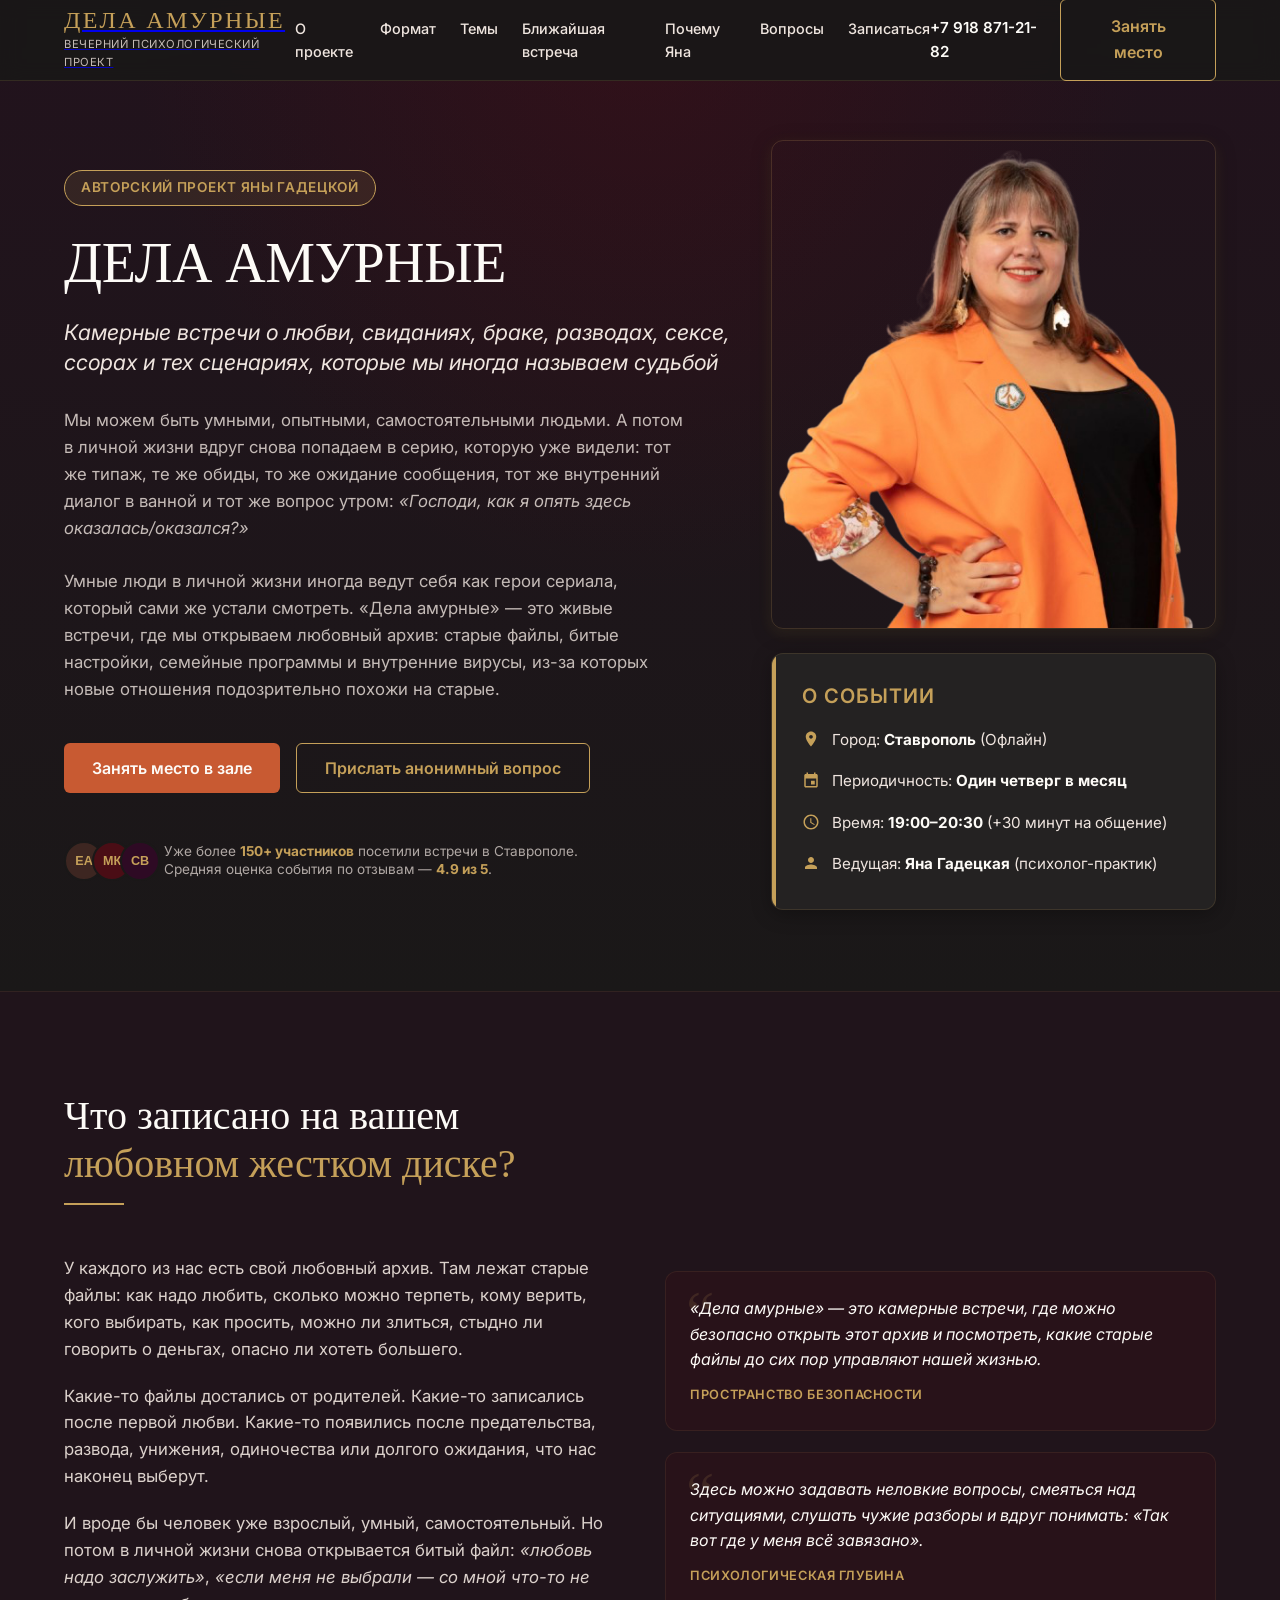
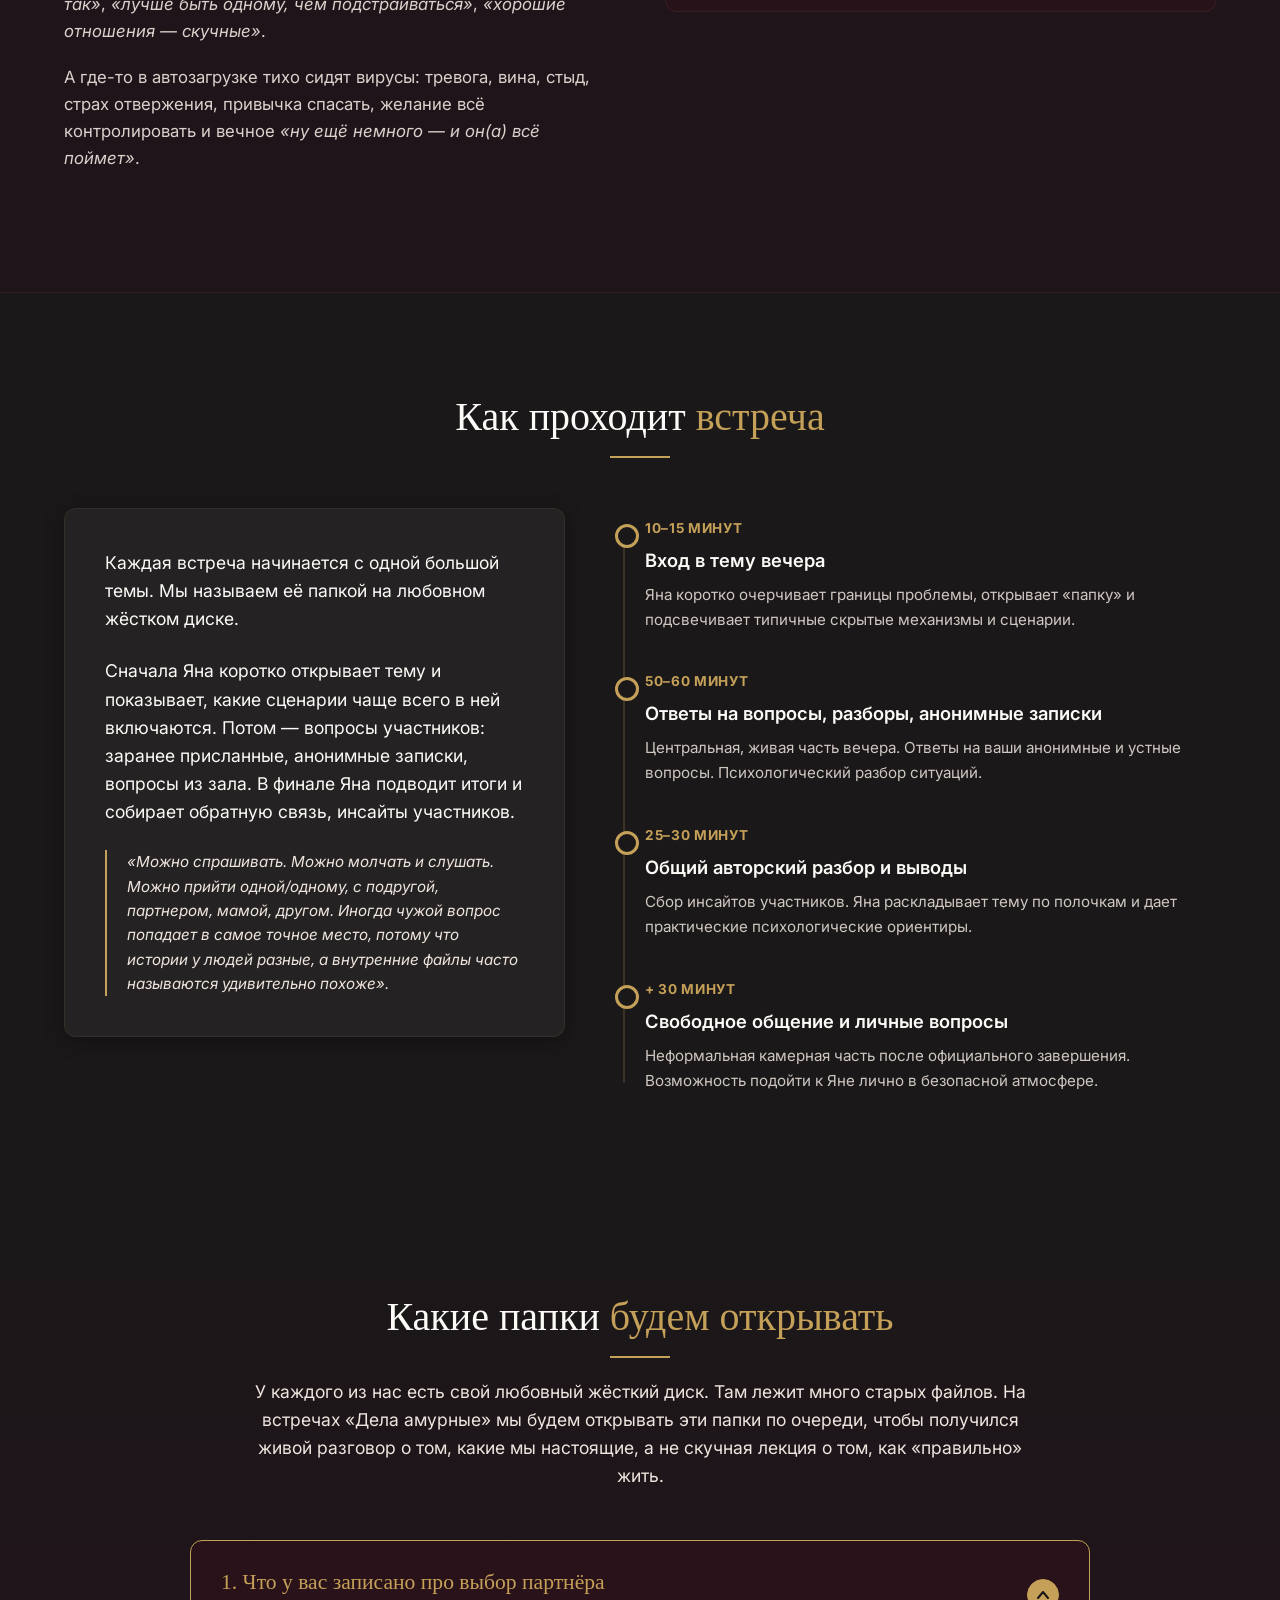
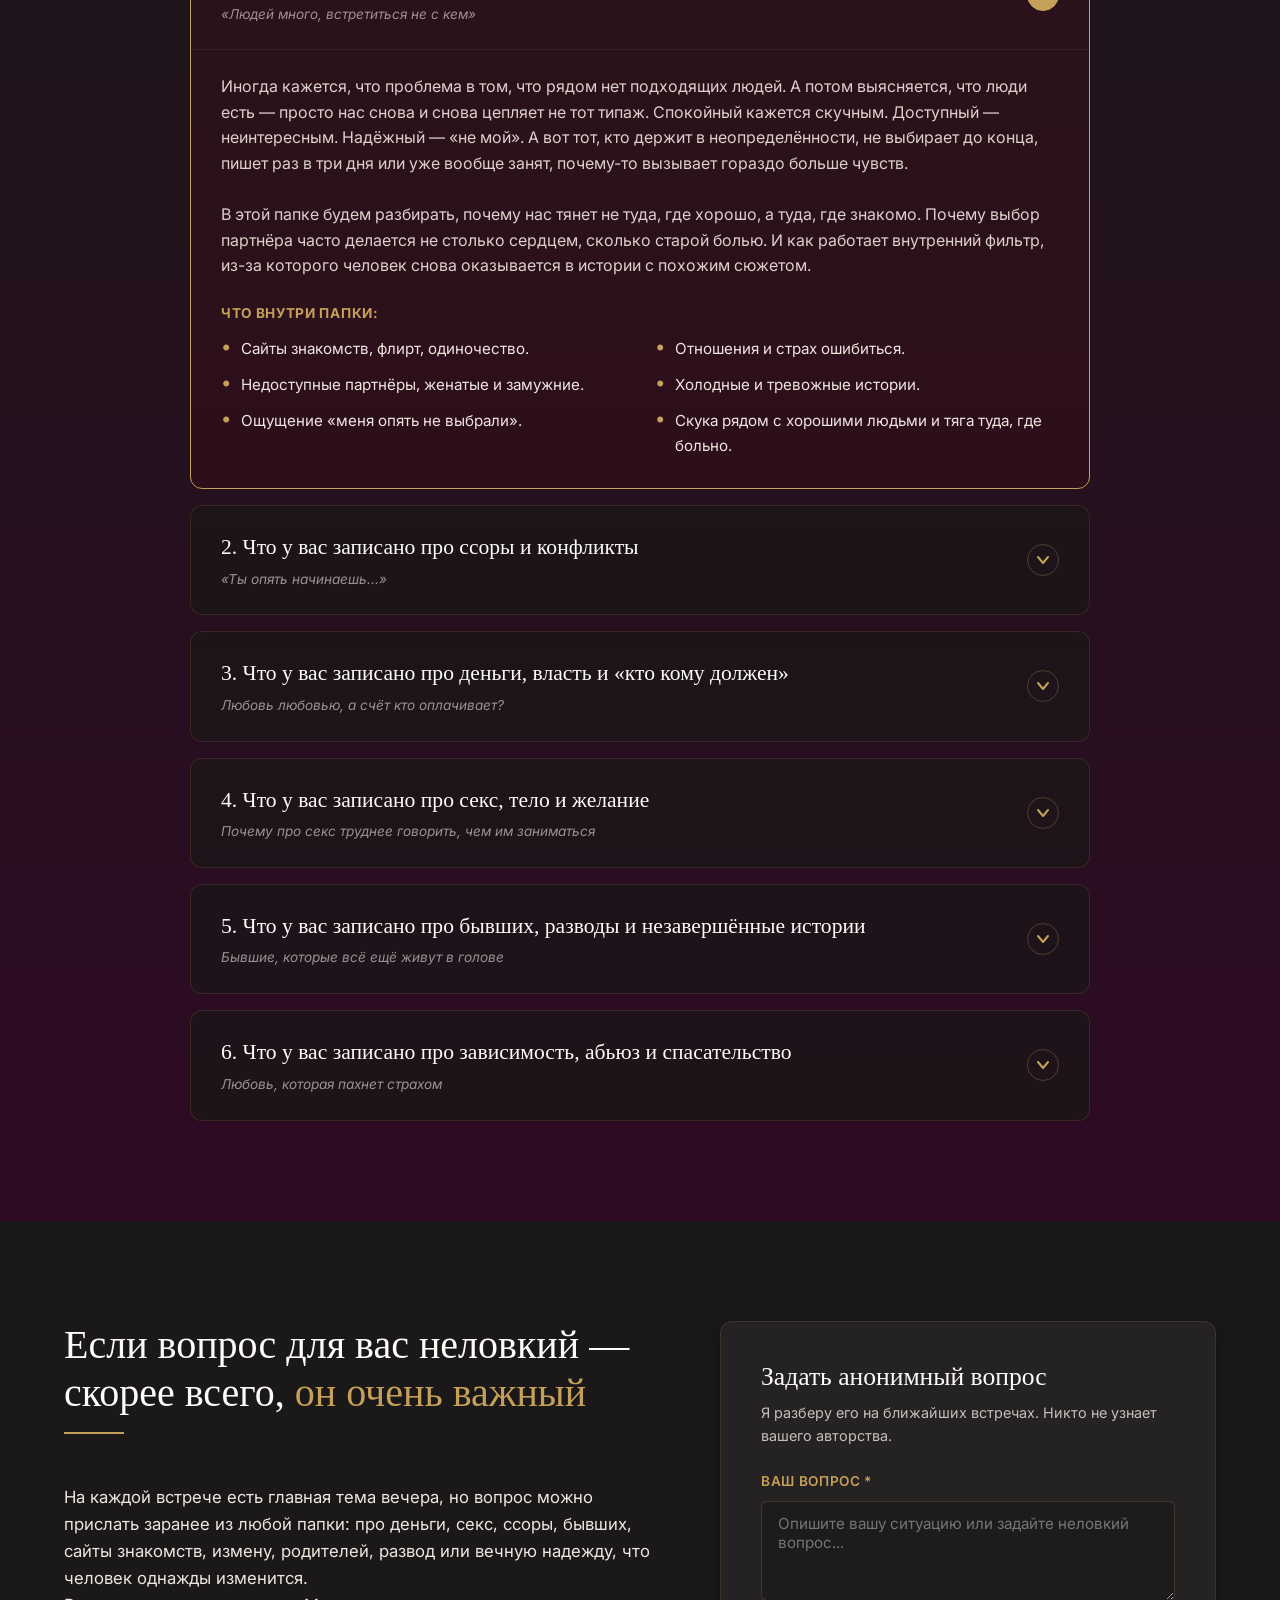
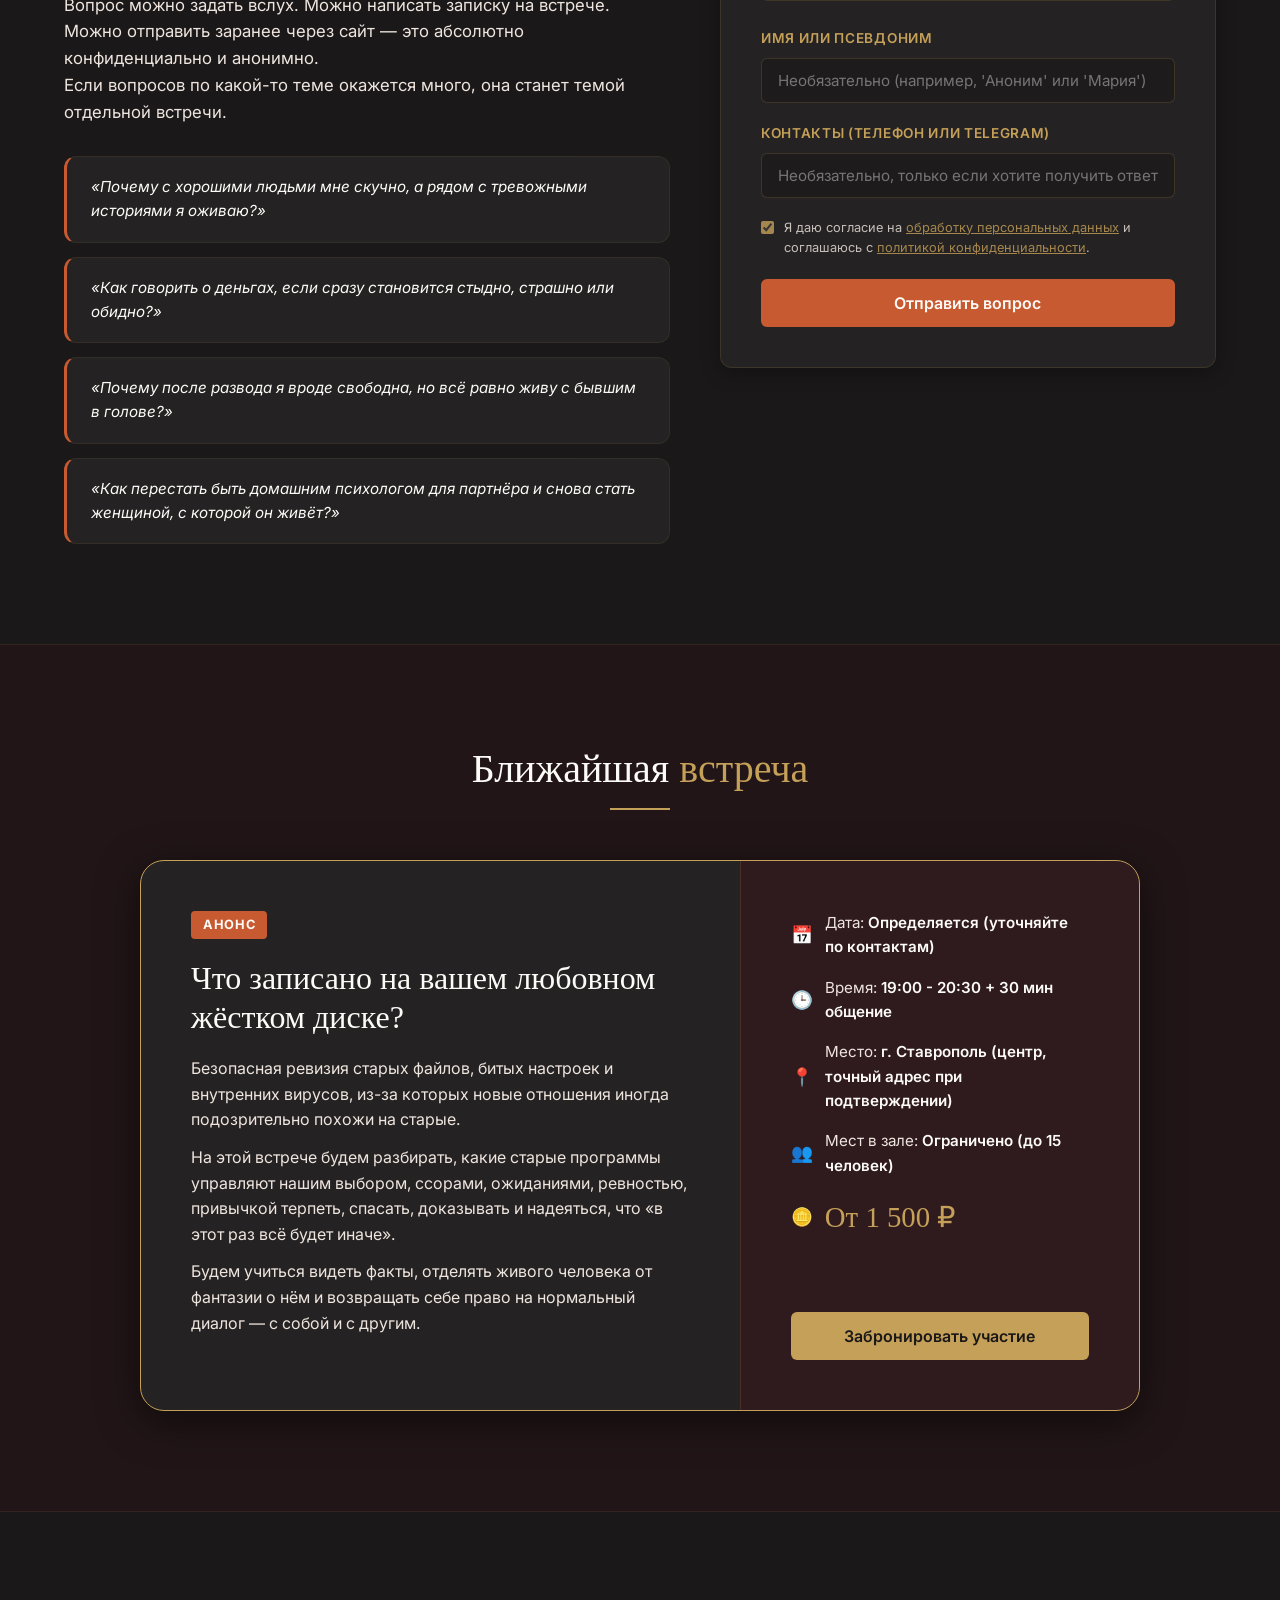
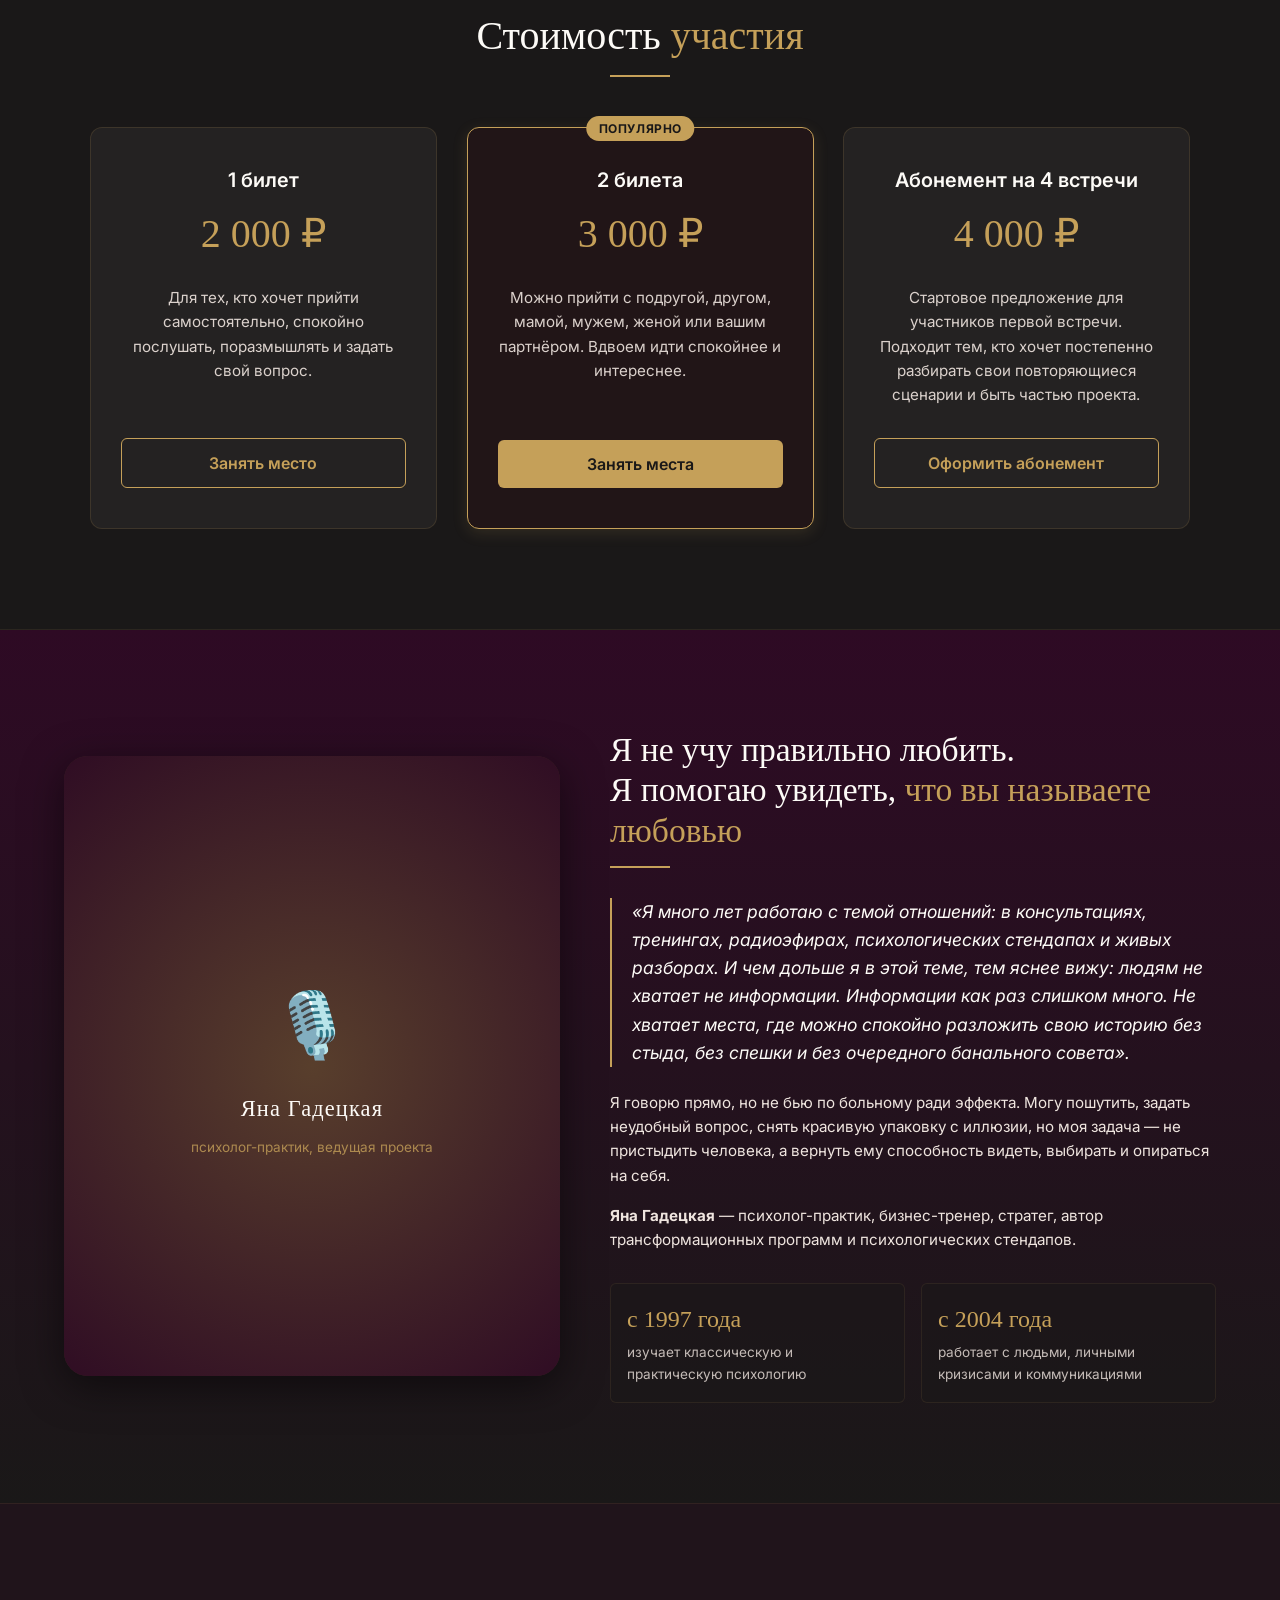
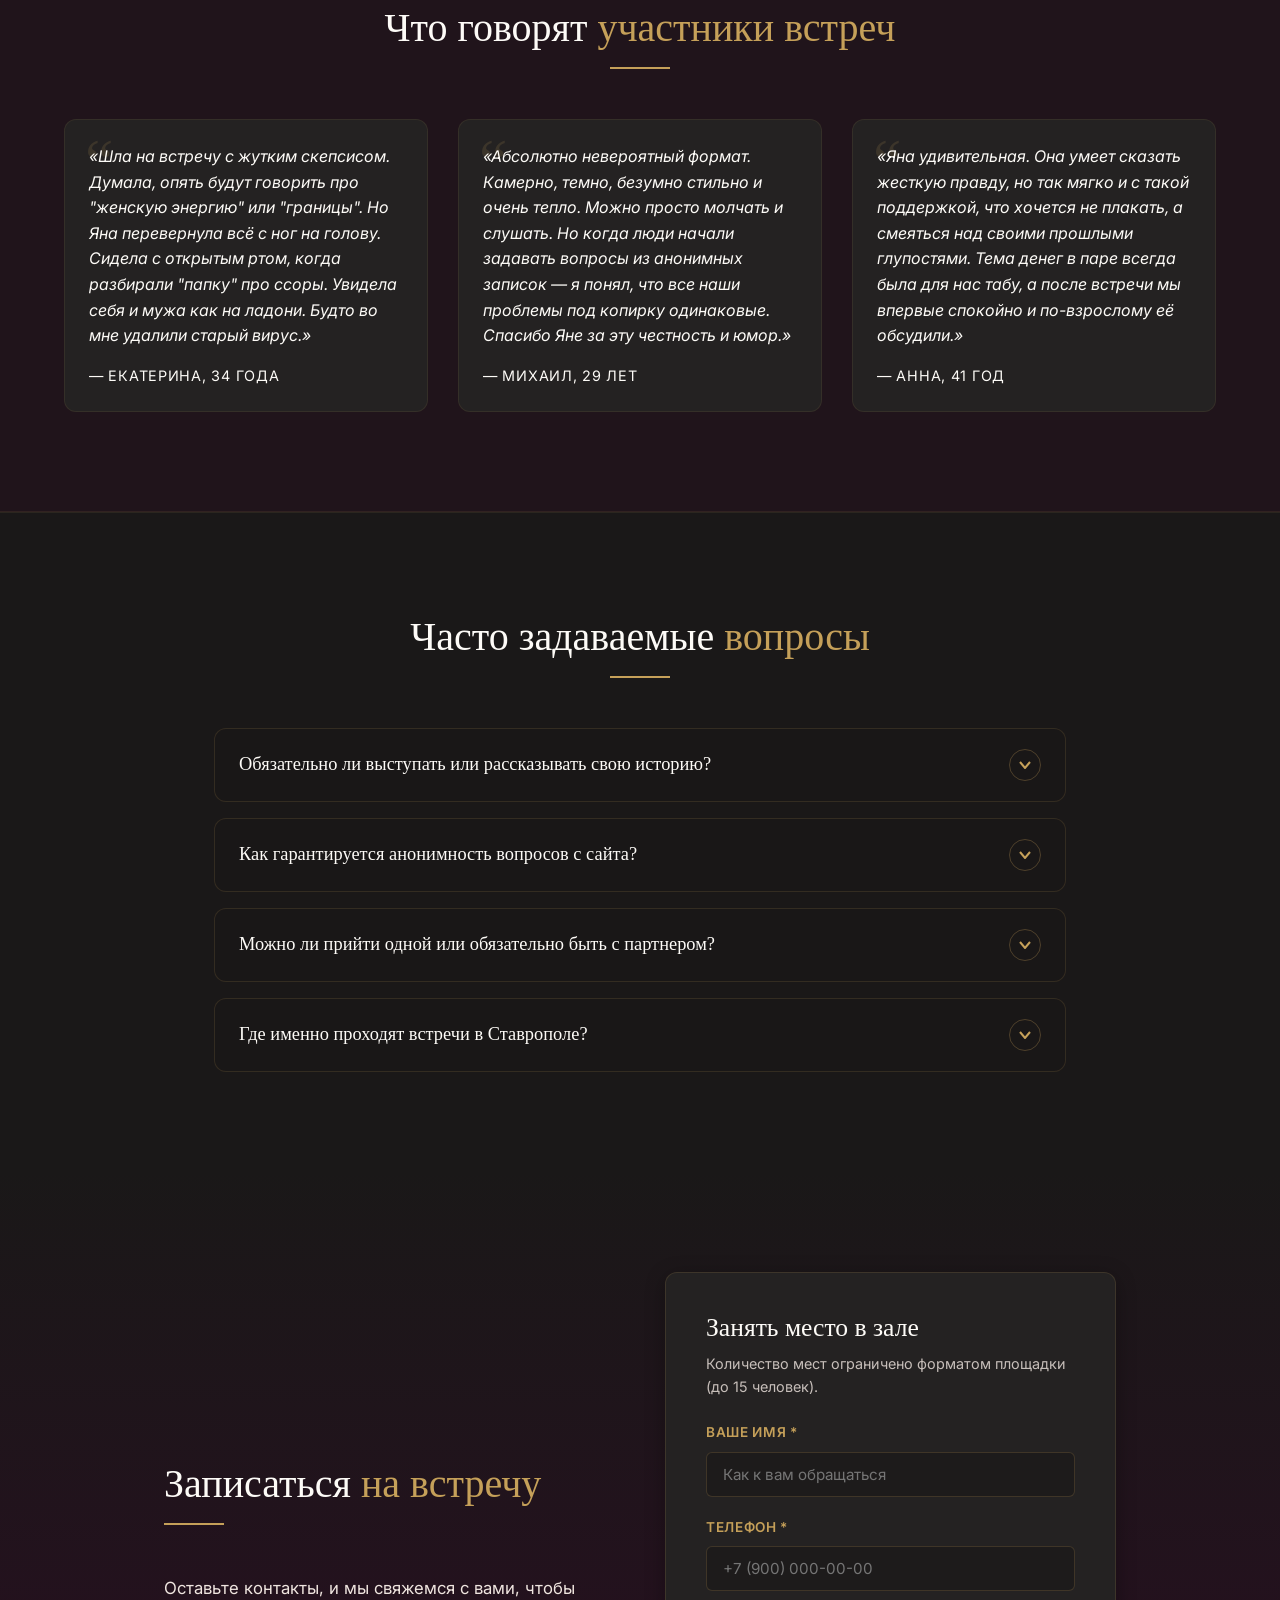
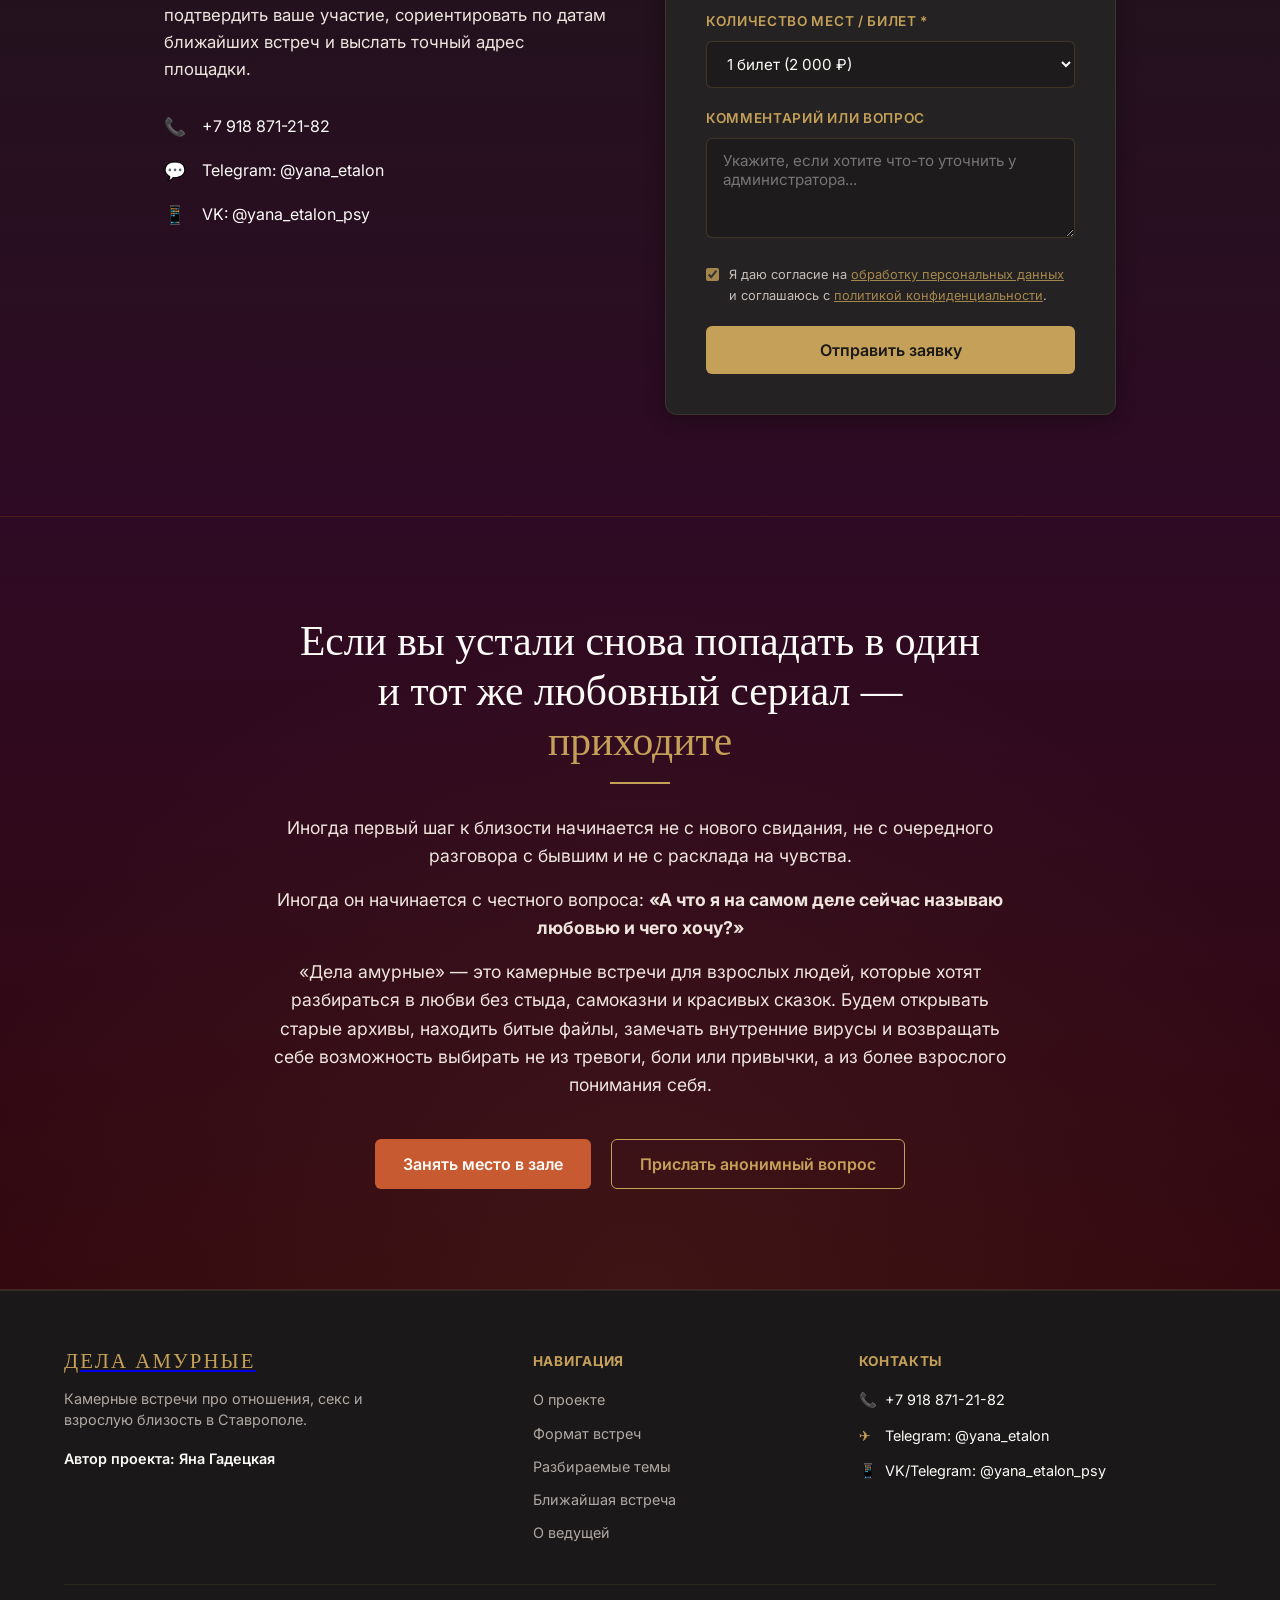
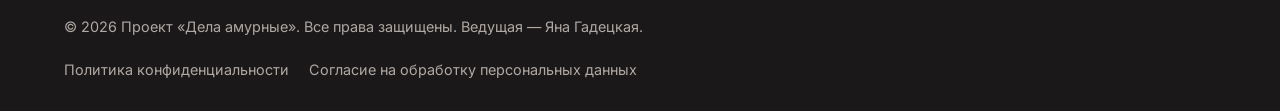
==== index.html @ a05e4a06 "header and animations" ====
<!DOCTYPE html>
<html lang="ru">
<head>
    <meta charset="UTF-8">
    <meta name="viewport" content="width=device-width, initial-scale=1.0">
    <title>ДЕЛА АМУРНЫЕ | Камерные встречи об отношениях с Яной Гадецкой в Ставрополе</title>
    
    <!-- SEO Мета-теги -->
    <meta name="description" content="Живой, камерный проект психолога Яны Гадецкой в Ставрополе. Взрослый разговор о любви, свиданиях, сексе, браке, изменах и повторяющихся сценариях в отношениях без стыда и банальных советов.">
    <meta name="keywords" content="дела амурные, яна гадецкая, психолог ставрополь, встречи про отношения, разборы отношений, лекции ставрополь, сексолог ставрополь, свидания, созависимость, анонимные вопросы психологу">
    
    <!-- Open Graph (для соцсетей) -->
    <meta property="og:title" content="ДЕЛА АМУРНЫЕ | Камерные встречи об отношениях с Яной Гадецкой в Ставрополе">
    <meta property="og:description" content="Взрослый разговор о любви, свиданиях, сексе, браке, ссорах и повторяющихся сценариях в отношениях с психологической глубиной и юмором.">
    <meta property="og:type" content="website">
    <meta property="og:url" content="https://dela-amurnye.ru">
    <meta property="og:image" content="images/og-image.jpg">

    <!-- Google Fonts: Inter (основной) и Playfair Display (заголовки для театральной атмосферы) -->
    <link rel="preconnect" href="https://fonts.googleapis.com">
    <link rel="preconnect" href="https://fonts.gstatic.com" crossorigin>
    <link href="https://fonts.googleapis.com/css2?family=Inter:wght@400;500;600;700&family=Playfair+Display:ital,wght@0,500;0,600;0,700;1,400&display=swap" rel="stylesheet">
    
    <!-- Подключение стилей -->
    <link rel="stylesheet" href="styles.css">
    <script>document.documentElement.classList.add('js-enabled');</script>
</head>
<body>

    <!-- Элемент 2: Логотип и Шапка сайта -->
    <header class="header">
        <div class="container header-container">
            <a href="#" class="logo">
                <span class="logo-title">Дела амурные</span>
                <span class="logo-subtitle">вечерний психологический проект</span>
            </a>

            <!-- Меню сайта (Якорные переходы) -->
            <nav class="nav">
                <a href="#about" class="nav-link">О проекте</a>
                <a href="#format" class="nav-link">Формат</a>
                <a href="#folders" class="nav-link">Темы</a>
                <a href="#next" class="nav-link">Ближайшая встреча</a>
                <a href="#why-yana" class="nav-link">Почему Яна</a>
                <a href="#questions" class="nav-link">Вопросы</a>
                <a href="#booking" class="nav-link">Записаться</a>
            </nav>

            <div class="header-actions">
                <a href="tel:+79188712182" class="header-phone">+7 918 871-21-82</a>
                <a href="#booking" class="btn btn-outline" data-scroll-to="booking">Занять место</a>
            </div>

            <!-- Иконка бургер-меню для мобильных -->
            <button class="burger-menu" id="burgerBtn" aria-label="Открыть меню">
                <span></span>
                <span></span>
                <span></span>
            </button>
        </div>
    </header>

    <!-- Мобильное меню -->
    <div class="mobile-nav" id="mobileNav">
        <a href="#about" class="mobile-nav-link">О проекте</a>
        <a href="#format" class="mobile-nav-link">Формат</a>
        <a href="#folders" class="mobile-nav-link">Темы</a>
        <a href="#next" class="mobile-nav-link">Ближайшая встреча</a>
        <a href="#why-yana" class="mobile-nav-link">Почему Яна</a>
        <a href="#questions" class="mobile-nav-link">Вопросы</a>
        <a href="#booking" class="mobile-nav-link">Записаться</a>
    </div>

    <!-- Элементы 3-5: Первый экран (Hero) с заголовком, подзаголовком, CTA и социальным доказательством -->
    <section class="hero">
        <div class="container hero-grid">
            <div class="hero-content">
                <span class="hero-badge reveal reveal-up">Авторский проект Яны Гадецкой</span>
                <h1 class="hero-title reveal reveal-up delay-100">ДЕЛА АМУРНЫЕ</h1>
                <p class="hero-subtitle reveal reveal-up delay-200">Камерные встречи о любви, свиданиях, браке, разводах, сексе, ссорах и тех сценариях, которые мы иногда называем судьбой</p>
                <div class="hero-descr reveal reveal-up delay-300">
                    Мы можем быть умными, опытными, самостоятельными людьми. А потом в личной жизни вдруг снова попадаем в серию, которую уже видели: тот же типаж, те же обиды, то же ожидание сообщения, тот же внутренний диалог в ванной и тот же вопрос утром: <em>«Господи, как я опять здесь оказалась/оказался?»</em>
                    <br><br>
                    Умные люди в личной жизни иногда ведут себя как герои сериала, который сами же устали смотреть. «Дела амурные» — это живые встречи, где мы открываем любовный архив: старые файлы, битые настройки, семейные программы и внутренние вирусы, из-за которых новые отношения подозрительно похожи на старые.
                </div>
                
                <!-- Элемент 4: Primary CTA кнопки -->
                <div class="hero-actions reveal reveal-up delay-400">
                    <button class="btn btn-terracotta" data-scroll-to="booking">Занять место в зале</button>
                    <button class="btn btn-outline" data-scroll-to="questions">Прислать анонимный вопрос</button>
                </div>

                <!-- Элемент 5: Социальное доказательство (Social Proof) -->
                <div class="social-proof reveal reveal-up delay-500">
                    <div class="social-proof-avatars">
                        <div class="sp-avatar" style="background-image: url('data:image/svg+xml;utf8,<svg xmlns=&quot;http://www.w3.org/2000/svg&quot; width=&quot;40&quot; height=&quot;40&quot; viewBox=&quot;0 0 40 40&quot;><rect width=&quot;40&quot; height=&quot;40&quot; fill=&quot;%233D2621&quot;/><text x=&quot;20&quot; y=&quot;24&quot; font-size=&quot;14&quot; fill=&quot;%23C5A059&quot; font-family=&quot;sans-serif&quot; text-anchor=&quot;middle&quot; font-weight=&quot;bold&quot;>ЕА</text></svg>')"></div>
                        <div class="sp-avatar" style="background-image: url('data:image/svg+xml;utf8,<svg xmlns=&quot;http://www.w3.org/2000/svg&quot; width=&quot;40&quot; height=&quot;40&quot; viewBox=&quot;0 0 40 40&quot;><rect width=&quot;40&quot; height=&quot;40&quot; fill=&quot;%234A0D15&quot;/><text x=&quot;20&quot; y=&quot;24&quot; font-size=&quot;14&quot; fill=&quot;%23C5A059&quot; font-family=&quot;sans-serif&quot; text-anchor=&quot;middle&quot; font-weight=&quot;bold&quot;>МК</text></svg>')"></div>
                        <div class="sp-avatar" style="background-image: url('data:image/svg+xml;utf8,<svg xmlns=&quot;http://www.w3.org/2000/svg&quot; width=&quot;40&quot; height=&quot;40&quot; viewBox=&quot;0 0 40 40&quot;><rect width=&quot;40&quot; height=&quot;40&quot; fill=&quot;%232E0A24&quot;/><text x=&quot;20&quot; y=&quot;24&quot; font-size=&quot;14&quot; fill=&quot;%23C5A059&quot; font-family=&quot;sans-serif&quot; text-anchor=&quot;middle&quot; font-weight=&quot;bold&quot;>СВ</text></svg>')"></div>
                    </div>
                    <div class="social-proof-text">
                        Уже более <strong>150+ участников</strong> посетили встречи в Ставрополе.<br>
                        Средняя оценка события по отзывам — <strong>4.9 из 5</strong>.
                    </div>
                </div>
            </div>

            <!-- Формат первого экрана в виде красивой карточки -->
            <div class="hero-format-sidebar">
                <div class="hero-header-image reveal reveal-scale delay-200">
                    <img src="img/header.png" alt="Дела амурные" class="hero-img">
                </div>
                <div class="hero-format-card reveal reveal-scale delay-400">
                    <h3>О событии</h3>
                    <ul class="format-list">
                        <li class="format-item">
                            <span class="format-item-icon">
                                <svg width="18" height="18" fill="currentColor" viewBox="0 0 24 24"><path d="M12 2C8.13 2 5 5.13 5 9c0 5.25 7 13 7 13s7-7.75 7-13c0-3.87-3.13-7-7-7zm0 9.5c-1.38 0-2.5-1.12-2.5-2.5s1.12-2.5 2.5-2.5 2.5 1.12 2.5 2.5-1.12 2.5-2.5 2.5z"/></svg>
                            </span>
                            <div class="format-item-text">Город: <strong>Ставрополь</strong> (Офлайн)</div>
                        </li>
                        <li class="format-item">
                            <span class="format-item-icon">
                                <svg width="18" height="18" fill="currentColor" viewBox="0 0 24 24"><path d="M19 4h-1V2h-2v2H8V2H6v2H5c-1.11 0-1.99.9-1.99 2L3 20c0 1.1.89 2 2 2h14c1.1 0 2-.9 2-2V6c0-1.1-.9-2-2-2zm0 16H5V10h14v10zm-7-7h5v5h-5z"/></svg>
                            </span>
                            <div class="format-item-text">Периодичность: <strong>Один четверг в месяц</strong></div>
                        </li>
                        <li class="format-item">
                            <span class="format-item-icon">
                                <svg width="18" height="18" fill="currentColor" viewBox="0 0 24 24"><path d="M11.99 2C6.47 2 2 6.48 2 12s4.47 10 9.99 10C17.52 22 22 17.52 22 12S17.52 2 11.99 2zM12 20c-4.42 0-8-3.58-8-8s3.58-8 8-8 8 3.58 8 8-3.58 8-8 8zm.5-13H11v6l5.25 3.15.75-1.23-4.5-2.67z"/></svg>
                            </span>
                            <div class="format-item-text">Время: <strong>19:00–20:30</strong> (+30 минут на общение)</div>
                        </li>
                        <li class="format-item">
                            <span class="format-item-icon">
                                <svg width="18" height="18" fill="currentColor" viewBox="0 0 24 24"><path d="M12 12c2.21 0 4-1.79 4-4s-1.79-4-4-4-4 1.79-4 4 1.79 4 4 4zm0 2c-2.67 0-8 1.34-8 4v2h16v-2c0-2.66-5.33-4-8-4z"/></svg>
                            </span>
                            <div class="format-item-text">Ведущая: <strong>Яна Гадецкая</strong> (психолог-практик)</div>
                        </li>
                    </ul>
                </div>
            </div>
        </div>
    </section>

    <!-- Секция: Жесткий диск (Вводный блок с болями) -->
    <section id="about" class="disk-section">
        <div class="container disk-grid">
            <div class="disk-content reveal reveal-left">
                <h2>Что записано на вашем <span>любовном жестком диске?</span></h2>
                <div class="disk-text">
                    <p>У каждого из нас есть свой любовный архив. Там лежат старые файлы: как надо любить, сколько можно терпеть, кому верить, кого выбирать, как просить, можно ли злиться, стыдно ли говорить о деньгах, опасно ли хотеть большего.</p>
                    <p>Какие-то файлы достались от родителей. Какие-то записались после первой любви. Какие-то появились после предательства, развода, унижения, одиночества или долгого ожидания, что нас наконец выберут.</p>
                    <p>И вроде бы человек уже взрослый, умный, самостоятельный. Но потом в личной жизни снова открывается битый файл: <em>«любовь надо заслужить»</em>, <em>«если меня не выбрали — со мной что-то не так»</em>, <em>«лучше быть одному, чем подстраиваться»</em>, <em>«хорошие отношения — скучные»</em>.</p>
                    <p>А где-то в автозагрузке тихо сидят вирусы: тревога, вина, стыд, страх отвержения, привычка спасать, желание всё контролировать и вечное <em>«ну ещё немного — и он(а) всё поймет»</em>.</p>
                </div>
            </div>
            <div class="disk-quotes">
                <div class="disk-quote reveal reveal-right">
                    <div class="disk-quote-text">«Дела амурные» — это камерные встречи, где можно безопасно открыть этот архив и посмотреть, какие старые файлы до сих пор управляют нашей жизнью.</div>
                    <span class="disk-quote-tag">Пространство безопасности</span>
                </div>
                <div class="disk-quote reveal reveal-right delay-200">
                    <div class="disk-quote-text">Здесь можно задавать неловкие вопросы, смеяться над ситуациями, слушать чужие разборы и вдруг понимать: «Так вот где у меня всё завязано».</div>
                    <span class="disk-quote-tag">Психологическая глубина</span>
                </div>
            </div>
        </div>
    </section>

    <!-- Элемент 6: Видео/Изображения (Блок "Как проходит встреча" с таймингом и атмосферой) -->
    <section id="format" class="how-it-works">
        <div class="container">
            <h2 class="reveal reveal-up">Как проходит <span>встреча</span></h2>
            <div class="how-grid">
                <div class="how-descr-card reveal reveal-left">
                    <p>Каждая встреча начинается с одной большой темы. Мы называем её папкой на любовном жёстком диске.</p>
                    <p>Сначала Яна коротко открывает тему и показывает, какие сценарии чаще всего в ней включаются. Потом — вопросы участников: заранее присланные, анонимные записки, вопросы из зала. В финале Яна подводит итоги и собирает обратную связь, инсайты участников.</p>
                    <div class="how-descr-quote">
                        «Можно спрашивать. Можно молчать и слушать. Можно прийти одной/одному, с подругой, партнером, мамой, другом. Иногда чужой вопрос попадает в самое точное место, потому что истории у людей разные, а внутренние файлы часто называются удивительно похоже».
                    </div>
                </div>

                <div class="how-timeline">
                    <div class="timeline-step reveal reveal-right">
                        <div class="timeline-time">10–15 минут</div>
                        <div class="timeline-title">Вход в тему вечера</div>
                        <div class="timeline-text">Яна коротко очерчивает границы проблемы, открывает «папку» и подсвечивает типичные скрытые механизмы и сценарии.</div>
                    </div>
                    <div class="timeline-step reveal reveal-right delay-100">
                        <div class="timeline-time">50–60 минут</div>
                        <div class="timeline-title">Ответы на вопросы, разборы, анонимные записки</div>
                        <div class="timeline-text">Центральная, живая часть вечера. Ответы на ваши анонимные и устные вопросы. Психологический разбор ситуаций.</div>
                    </div>
                    <div class="timeline-step reveal reveal-right delay-200">
                        <div class="timeline-time">25–30 минут</div>
                        <div class="timeline-title">Общий авторский разбор и выводы</div>
                        <div class="timeline-text">Сбор инсайтов участников. Яна раскладывает тему по полочкам и дает практические психологические ориентиры.</div>
                    </div>
                    <div class="timeline-step reveal reveal-right delay-300">
                        <div class="timeline-time">+ 30 минут</div>
                        <div class="timeline-title">Свободное общение и личные вопросы</div>
                        <div class="timeline-text">Неформальная камерная часть после официального завершения. Возможность подойти к Яне лично в безопасной атмосфере.</div>
                    </div>
                </div>
            </div>
        </div>
    </section>

    <!-- Элемент 7: Core Benefits/Features (Какие папки будем открывать - Аккордеон) -->
    <section id="folders" class="folders-section">
        <div class="container">
            <h2 class="reveal reveal-up">Какие папки <span>будем открывать</span></h2>
            <div class="folders-descr reveal reveal-up delay-100">
                У каждого из нас есть свой любовный жёсткий диск. Там лежит много старых файлов. На встречах «Дела амурные» мы будем открывать эти папки по очереди, чтобы получился живой разговор о том, какие мы настоящие, а не скучная лекция о том, как «правильно» жить.
            </div>

            <!-- Аккордеоны по рекомендации интерфейса в ТЗ -->
            <div class="accordion-container reveal reveal-up delay-200">
                
                <!-- Папка 1 -->
                <div class="folder-accordion">
                    <div class="accordion-header">
                        <div class="accordion-header-left">
                            <span class="accordion-title">1. Что у вас записано про выбор партнёра</span>
                            <span class="accordion-subtitle">«Людей много, встретиться не с кем»</span>
                        </div>
                        <div class="accordion-icon">
                            <svg width="12" height="8" fill="none" stroke="currentColor" stroke-width="2" stroke-linecap="round" stroke-linejoin="round"><path d="m1 1 5 6 5-6"/></svg>
                        </div>
                    </div>
                    <div class="accordion-content">
                        <div class="accordion-content-inner">
                            <div class="accordion-content-text">
                                Иногда кажется, что проблема в том, что рядом нет подходящих людей. А потом выясняется, что люди есть — просто нас снова и снова цепляет не тот типаж. Спокойный кажется скучным. Доступный — неинтересным. Надёжный — «не мой». А вот тот, кто держит в неопределённости, не выбирает до конца, пишет раз в три дня или уже вообще занят, почему-то вызывает гораздо больше чувств.
                                <br><br>
                                В этой папке будем разбирать, почему нас тянет не туда, где хорошо, а туда, где знакомо. Почему выбор партнёра часто делается не столько сердцем, сколько старой болью. И как работает внутренний фильтр, из-за которого человек снова оказывается в истории с похожим сюжетом.
                            </div>
                            <div class="accordion-content-subtitle">Что внутри папки:</div>
                            <ul class="subtopics-list">
                                <li class="subtopic-item">Сайты знакомств, флирт, одиночество.</li>
                                <li class="subtopic-item">Отношения и страх ошибиться.</li>
                                <li class="subtopic-item">Недоступные партнёры, женатые и замужние.</li>
                                <li class="subtopic-item">Холодные и тревожные истории.</li>
                                <li class="subtopic-item">Ощущение «меня опять не выбрали».</li>
                                <li class="subtopic-item">Скука рядом с хорошими людьми и тяга туда, где больно.</li>
                            </ul>
                        </div>
                    </div>
                </div>

                <!-- Папка 2 -->
                <div class="folder-accordion">
                    <div class="accordion-header">
                        <div class="accordion-header-left">
                            <span class="accordion-title">2. Что у вас записано про ссоры и конфликты</span>
                            <span class="accordion-subtitle">«Ты опять начинаешь...»</span>
                        </div>
                        <div class="accordion-icon">
                            <svg width="12" height="8" fill="none" stroke="currentColor" stroke-width="2" stroke-linecap="round" stroke-linejoin="round"><path d="m1 1 5 6 5-6"/></svg>
                        </div>
                    </div>
                    <div class="accordion-content">
                        <div class="accordion-content-inner">
                            <div class="accordion-content-text">
                                Вроде бы поссорились из-за посуды, денег, телефона, мамы, секса или брошенной фразы «ну всё, понятно». А на самом деле поднимается совсем другое: страх быть неважным, злость за накопленное молчание, обида за старые уступки, привычка защищаться первым или желание наконец-то быть услышанным (вирус «обидели давно и не здесь»).
                                <br><br>
                                В этой папке будем смотреть, что на самом деле происходит в конфликтах. Почему один кричит, другой молчит, третий уходит в сарказм, а потом оба делают вид, что ничего не было. Почему некоторые пары ссорятся по одному и тому же сценарию годами, и как конфликт превращается в место, где можно либо окончательно потерять контакт, либо впервые увидеть правду о себе и отношениях.
                            </div>
                            <div class="accordion-content-subtitle">Что внутри папки:</div>
                            <ul class="subtopics-list">
                                <li class="subtopic-item">Ссоры, молчание, импульсивность, обвинения.</li>
                                <li class="subtopic-item">Паузы на грани развода и манипуляции виной.</li>
                                <li class="subtopic-item">Родители в конфликтах пары.</li>
                                <li class="subtopic-item">Дети как свидетели ссор.</li>
                                <li class="subtopic-item">Умение извиняться и границы без войны.</li>
                            </ul>
                        </div>
                    </div>
                </div>

                <!-- Папка 3 -->
                <div class="folder-accordion">
                    <div class="accordion-header">
                        <div class="accordion-header-left">
                            <span class="accordion-title">3. Что у вас записано про деньги, власть и «кто кому должен»</span>
                            <span class="accordion-subtitle">Любовь любовью, а счёт кто оплачивает?</span>
                        </div>
                        <div class="accordion-icon">
                            <svg width="12" height="8" fill="none" stroke="currentColor" stroke-width="2" stroke-linecap="round" stroke-linejoin="round"><path d="m1 1 5 6 5-6"/></svg>
                        </div>
                    </div>
                    <div class="accordion-content">
                        <div class="accordion-content-inner">
                            <div class="accordion-content-text">
                                Деньги в отношениях редко бывают только деньгами. Очень быстро там появляются другие вопросы: кто важнее, кто больше вкладывается, кто кому обязан, кто должен платить, кто должен терпеть, кто должен понимать без слов, кто устал больше, а кто опять «не ценит».
                                <br><br>
                                В этой папке будем разбирать, как разговор о финансах вдруг превращается в разговор о любви, уважении, власти, безопасности и праве занимать место в жизни другого человека. И как невидимая семейная бухгалтерия портит отношения даже там, где люди искренне думают, что дело просто в деньгах.
                            </div>
                            <div class="accordion-content-subtitle">Что внутри папки:</div>
                            <ul class="subtopics-list">
                                <li class="subtopic-item">Деньги в паре: кто платит, и кто кому должен.</li>
                                <li class="subtopic-item">Финансовая зависимость, стыд быть меркантильным и накопленный негатив.</li>
                                <li class="subtopic-item">Гордое «я сама» и тревога «меня любят за ресурсы».</li>
                                <li class="subtopic-item">Гражданский брак, обязательства и «бытовая бухгалтерия».</li>
                                <li class="subtopic-item">Ожидание предложения и иллюзия «штамп ничего не меняет».</li>
                            </ul>
                        </div>
                    </div>
                </div>

                <!-- Папка 4 -->
                <div class="folder-accordion">
                    <div class="accordion-header">
                        <div class="accordion-header-left">
                            <span class="accordion-title">4. Что у вас записано про секс, тело и желание</span>
                            <span class="accordion-subtitle">Почему про секс труднее говорить, чем им заниматься</span>
                        </div>
                        <div class="accordion-icon">
                            <svg width="12" height="8" fill="none" stroke="currentColor" stroke-width="2" stroke-linecap="round" stroke-linejoin="round"><path d="m1 1 5 6 5-6"/></svg>
                        </div>
                    </div>
                    <div class="accordion-content">
                        <div class="accordion-content-inner">
                            <div class="accordion-content-text">
                                Люди могут годами жить вместе и при этом обходить тему секса так аккуратно, будто это хрупкая ваза с семейным гербом, которая настолько хрупкая, что сразу разлетится в дребезги и разрушит всё. Желание снижается, стыд растёт, обиды копятся, разговоры откладываются, а близость всё чаще заменяется молчанием, усталостью, фантазиями или порно, да в принципе чем угодно.
                                <br><br>
                                В этой папке будем говорить о сексе по-взрослому: спокойно, честно, без пошлости и без театральных ужасов. О теле, желании, отказе, стыде, ощущении насилия, отсутствии оргазма, несовпадении темпераментов, скуке в долгих отношениях и той ситуации, когда живой человек рядом напрягает всё сильнее.
                            </div>
                            <div class="accordion-content-subtitle">Что внутри папки:</div>
                            <ul class="subtopics-list">
                                <li class="subtopic-item">Секс в долгих отношениях и отсутствие/потеря желания.</li>
                                <li class="subtopic-item">Разные темпераменты, стыд тела, страх отказа.</li>
                                <li class="subtopic-item">Порнозависимость и эрзац-близость.</li>
                                <li class="subtopic-item">Имитация оргазма и мужской страх провала.</li>
                                <li class="subtopic-item">Женская усталость и фаза «мы стали соседями».</li>
                                <li class="subtopic-item">Телесная зажатость и психосоматика.</li>
                            </ul>
                        </div>
                    </div>
                </div>

                <!-- Папка 5 -->
                <div class="folder-accordion">
                    <div class="accordion-header">
                        <div class="accordion-header-left">
                            <span class="accordion-title">5. Что у вас записано про бывших, разводы и незавершённые истории</span>
                            <span class="accordion-subtitle">Бывшие, которые всё ещё живут в голове</span>
                        </div>
                        <div class="accordion-icon">
                            <svg width="12" height="8" fill="none" stroke="currentColor" stroke-width="2" stroke-linecap="round" stroke-linejoin="round"><path d="m1 1 5 6 5-6"/></svg>
                        </div>
                    </div>
                    <div class="accordion-content">
                        <div class="accordion-content-inner">
                            <div class="accordion-content-text">
                                Развестись можно официально, а внутри ещё долго продолжать спорить, доказывать, сравнивать и мысленно разговаривать с бывшим, а если есть дети, то ситуация бывает весьма эмоционально запутанной. Человек вроде бы уже свободен, но всё ещё что-то доказывает, спорит, объясняет, злится или ждёт признания задним числом.
                                <br><br>
                                В этой папке будем разбирать, почему старый брак иногда живёт дольше самого брака. Почему прошлые отношения не отпускают даже тогда, когда всё формально давно завершено. И как выйти из связи не только юридически, но и внутренне — чтобы не тащить старую боль в новую жизнь.
                            </div>
                            <div class="accordion-content-subtitle">Что внутри папки:</div>
                            <ul class="subtopics-list">
                                <li class="subtopic-item">Развод, бывшие и секс после расставания.</li>
                                <li class="subtopic-item">Внутренние диалоги и сравнение новых партнёров с бывшими.</li>
                                <li class="subtopic-item">Желание доказать, стыд за уход и страх повторить ошибку.</li>
                                <li class="subtopic-item">Отношения с бывшими и дети после развода.</li>
                                <li class="subtopic-item">Незавершенная вина и злость.</li>
                            </ul>
                        </div>
                    </div>
                </div>

                <!-- Папка 6 -->
                <div class="folder-accordion">
                    <div class="accordion-header">
                        <div class="accordion-header-left">
                            <span class="accordion-title">6. Что у вас записано про зависимость, абьюз и спасательство</span>
                            <span class="accordion-subtitle">Любовь, которая пахнет страхом</span>
                        </div>
                        <div class="accordion-icon">
                            <svg width="12" height="8" fill="none" stroke="currentColor" stroke-width="2" stroke-linecap="round" stroke-linejoin="round"><path d="m1 1 5 6 5-6"/></svg>
                        </div>
                    </div>
                    <div class="accordion-content">
                        <div class="accordion-content-inner">
                            <div class="accordion-content-text">
                                Есть отношения, где человек постепенно перестаёт узнавать себя. Сначала он просто многое понимает и входит в положение. Потом ждет, когда всё снова будет хорошо и радуется редким дозам тепла. Потом начинает объяснять себе чужую холодность, грубость, исчезновения, измены или вечную неопределенность. А потом хоть и замечает, что в ловушке, но увязает всё сильнее в своих иллюзорных страхах и убеждает себя, что по-другому уже не сможет или находит как себе «продать» происходящее (например, «зато не нужно работать» или «зато замужем»).
                                <br><br>
                                В этой папке будем говорить о самых тяжёлых связях — там, где любовь подменена страхом, зависимостью, спасательством, стыдом и привычкой терпеть. О том, почему люди остаются в разрушающих отношениях, что удерживает внутри треугольников и почему старая боль иногда крепче здравого смысла.
                            </div>
                            <div class="accordion-content-subtitle">Что внутри папки:</div>
                            <ul class="subtopics-list">
                                <li class="subtopic-item">Абьюз, созависимость, любовные треугольники.</li>
                                <li class="subtopic-item">Отношения с несвободными и спасательство.</li>
                                <li class="subtopic-item">Привычка быть «удобным» человеком.</li>
                                <li class="subtopic-item">Личные границы и страх одиночества.</li>
                                <li class="subtopic-item">Эмоциональные качели и ожидание, что «партнёр изменится».</li>
                                <li class="subtopic-item">Отношения, где любимый человек становится пациентом.</li>
                            </ul>
                        </div>
                    </div>
                </div>

            </div>
        </div>
    </section>

    <!-- Элемент 8: Тест-опросы или Блок вопросов "Можно задать вопрос" -->
    <section id="questions" class="questions-section">
        <div class="container questions-grid">
            <div class="questions-intro reveal reveal-left">
                <h2>Если вопрос для вас неловкий — скорее всего, <span>он очень важный</span></h2>
                <div class="questions-intro-text">
                    <p>На каждой встрече есть главная тема вечера, но вопрос можно прислать заранее из любой папки: про деньги, секс, ссоры, бывших, сайты знакомств, измену, родителей, развод или вечную надежду, что человек однажды изменится.</p>
                    <p>Вопрос можно задать вслух. Можно написать записку на встрече. Можно отправить заранее через сайт — это абсолютно конфиденциально и анонимно.</p>
                    <p>Если вопросов по какой-то теме окажется много, она станет темой отдельной встречи.</p>
                </div>

                <!-- Примеры вопросов на сайте -->
                <div class="questions-list">
                    <div class="question-bubble">«Почему с хорошими людьми мне скучно, а рядом с тревожными историями я оживаю?»</div>
                    <div class="question-bubble">«Как говорить о деньгах, если сразу становится стыдно, страшно или обидно?»</div>
                    <div class="question-bubble">«Почему после развода я вроде свободна, но всё равно живу с бывшим в голове?»</div>
                    <div class="question-bubble">«Как перестать быть домашним психологом для партнёра и снова стать женщиной, с которой он живёт?»</div>
                </div>
            </div>

            <!-- Элемент 11 (частично): Форма анонимного вопроса -->
            <div class="form-box reveal reveal-right">
                <form id="questionForm">
                    <div class="form-element-container">
                        <h3 class="form-title">Задать анонимный вопрос</h3>
                        <p class="form-subtitle">Я разберу его на ближайших встречах. Никто не узнает вашего авторства.</p>
                        
                        <div class="form-group">
                            <label class="form-label" for="questionText">Ваш вопрос *</label>
                            <textarea id="questionText" class="form-textarea" placeholder="Опишите вашу ситуацию или задайте неловкий вопрос..." required></textarea>
                        </div>

                        <div class="form-group">
                            <label class="form-label" for="questionName">Имя или псевдоним</label>
                            <input type="text" id="questionName" class="form-input" placeholder="Необязательно (например, 'Аноним' или 'Мария')">
                        </div>

                        <div class="form-group">
                            <label class="form-label" for="questionContact">Контакты (телефон или Telegram)</label>
                            <input type="text" id="questionContact" class="form-input" placeholder="Необязательно, только если хотите получить ответ о встрече">
                        </div>

                        <div class="form-group">
                            <label class="form-consent-lbl">
                                <input type="checkbox" required checked>
                                <span>Я даю согласие на <a href="consent.html" target="_blank">обработку персональных данных</a> и соглашаюсь с <a href="privacy.html" target="_blank">политикой конфиденциальности</a>.</span>
                            </label>
                        </div>

                        <button type="submit" class="btn btn-terracotta" style="width: 100%;">Отправить вопрос</button>
                    </div>

                    <!-- Сообщение об успешной отправке -->
                    <div class="success-message">
                        <div class="success-icon">✓</div>
                        <h3 class="success-title">Вопрос принят</h3>
                        <p class="success-text">Спасибо за ваше доверие. Иногда самый неловкий вопрос оказывается самым важным. Мы обязательно разберем его на будущих встречах.</p>
                    </div>
                </form>
            </div>
        </div>
    </section>

    <!-- Элемент 9: Ближайшая встреча (Легко редактируемый блок) -->
    <section id="next" class="next-meeting">
        <div class="container">
            <h2 class="reveal reveal-up">Ближайшая <span>встреча</span></h2>
            <div class="meeting-card reveal reveal-scale delay-100">
                <div class="meeting-card-grid">
                    <div class="meeting-info">
                        <span class="meeting-badge">Анонс</span>
                        <h3 class="meeting-title">Что записано на вашем любовном жёстком диске?</h3>
                        <div class="meeting-descr">
                            <p>Безопасная ревизия старых файлов, битых настроек и внутренних вирусов, из-за которых новые отношения иногда подозрительно похожи на старые.</p>
                            <p>На этой встрече будем разбирать, какие старые программы управляют нашим выбором, ссорами, ожиданиями, ревностью, привычкой терпеть, спасать, доказывать и надеяться, что «в этот раз всё будет иначе».</p>
                            <p>Будем учиться видеть факты, отделять живого человека от фантазии о нём и возвращать себе право на нормальный диалог — с собой и с другим.</p>
                        </div>
                    </div>
                    
                    <div class="meeting-details-box">
                        <ul class="meeting-details-list">
                            <li class="meeting-detail-item">
                                <span class="meeting-detail-icon">📅</span>
                                <div>Дата: <span class="meeting-detail-val">Определяется (уточняйте по контактам)</span></div>
                            </li>
                            <li class="meeting-detail-item">
                                <span class="meeting-detail-icon">🕒</span>
                                <div>Время: <span class="meeting-detail-val">19:00 - 20:30 + 30 мин общение</span></div>
                            </li>
                            <li class="meeting-detail-item">
                                <span class="meeting-detail-icon">📍</span>
                                <div>Место: <span class="meeting-detail-val">г. Ставрополь (центр, точный адрес при подтверждении)</span></div>
                            </li>
                            <li class="meeting-detail-item">
                                <span class="meeting-detail-icon">👥</span>
                                <div>Мест в зале: <span class="meeting-detail-val">Ограничено (до 15 человек)</span></div>
                            </li>
                            <li class="meeting-detail-item">
                                <span class="meeting-detail-icon">🪙</span>
                                <div class="meeting-price">От 1 500 ₽</div>
                            </li>
                        </ul>

                        <button class="btn btn-gold" data-scroll-to="booking">Забронировать участие</button>
                    </div>
                </div>
            </div>
        </div>
    </section>

    <!-- Тарифы / Стоимость участия -->
    <section class="price-section">
        <div class="container">
            <h2 class="reveal reveal-up">Стоимость <span>участия</span></h2>
            <div class="price-grid">
                
                <!-- Тариф 1 -->
                <div class="price-card reveal reveal-up">
                    <h3 class="price-card-title">1 билет</h3>
                    <div class="price-card-val">2 000 ₽</div>
                    <p class="price-card-descr">Для тех, кто хочет прийти самостоятельно, спокойно послушать, поразмышлять и задать свой вопрос.</p>
                    <button class="btn btn-outline" data-scroll-to="booking" data-ticket-type="1">Занять место</button>
                </div>

                <!-- Тариф 2 -->
                <div class="price-card featured reveal reveal-up delay-100">
                    <h3 class="price-card-title">2 билета</h3>
                    <div class="price-card-val">3 000 ₽</div>
                    <p class="price-card-descr">Можно прийти с подругой, другом, мамой, мужем, женой или вашим партнёром. Вдвоем идти спокойнее и интереснее.</p>
                    <button class="btn btn-gold" data-scroll-to="booking" data-ticket-type="2">Занять места</button>
                </div>

                <!-- Тариф 3 -->
                <div class="price-card reveal reveal-up delay-200">
                    <h3 class="price-card-title">Абонемент на 4 встречи</h3>
                    <div class="price-card-val">4 000 ₽</div>
                    <p class="price-card-descr">Стартовое предложение для участников первой встречи. Подходит тем, кто хочет постепенно разбирать свои повторяющиеся сценарии и быть частью проекта.</p>
                    <button class="btn btn-outline" data-scroll-to="booking" data-ticket-type="4">Оформить абонемент</button>
                </div>

            </div>
        </div>
    </section>

    <!-- Элемент 11 (спикер): Почему Яна (Информация об авторе) -->
    <section id="why-yana" class="about-author">
        <div class="container author-grid">
            <div class="author-image-wrapper reveal reveal-left">
                <!-- Стилизованное вечернее театральное изображение-заглушка с золотым свечением -->
                <div class="author-placeholder-visual">
                    <div class="author-placeholder-icon">🎙️</div>
                    <div class="author-placeholder-tag">Яна Гадецкая</div>
                    <p style="font-size: 0.85rem; color: var(--color-gold); margin-top: 10px; opacity: 0.8;">психолог-практик, ведущая проекта</p>
                </div>
            </div>
            
            <div class="author-info reveal reveal-right">
                <h2>Я не учу правильно любить.<br>Я помогаю увидеть, <span>что вы называете любовью</span></h2>
                <div class="author-quote">
                    «Я много лет работаю с темой отношений: в консультациях, тренингах, радиоэфирах, психологических стендапах и живых разборах. И чем дольше я в этой теме, тем яснее вижу: людям не хватает не информации. Информации как раз слишком много. Не хватает места, где можно спокойно разложить свою историю без стыда, без спешки и без очередного банального совета».
                </div>
                <div class="author-bio">
                    <p>Я говорю прямо, но не бью по больному ради эффекта. Могу пошутить, задать неудобный вопрос, снять красивую упаковку с иллюзии, но моя задача — не пристыдить человека, а вернуть ему способность видеть, выбирать и опираться на себя.</p>
                    <p><strong>Яна Гадецкая</strong> — психолог-практик, бизнес-тренер, стратег, автор трансформационных программ и психологических стендапов.</p>
                </div>
                
                <ul class="author-stats">
                    <li class="author-stat-item">
                        <div class="author-stat-val">с 1997 года</div>
                        <div class="author-stat-lbl">изучает классическую и практическую психологию</div>
                    </li>
                    <li class="author-stat-item">
                        <div class="author-stat-val">с 2004 года</div>
                        <div class="author-stat-lbl">работает с людьми, личными кризисами и коммуникациями</div>
                    </li>
                </ul>
            </div>
        </div>
    </section>

    <!-- Элемент 8 (Тестимониалы/Отзывы) - Необходимый элемент 11-элементной структуры -->
    <section class="disk-section">
        <div class="container">
            <h2 class="reveal reveal-up">Что говорят <span>участники встреч</span></h2>
            <div style="display: grid; grid-template-columns: repeat(auto-fit, minmax(280px, 1fr)); gap: 30px; margin-top: 40px;">
                
                <div class="disk-quote reveal reveal-up" style="background-color: var(--color-graphite-light);">
                    <div class="disk-quote-text">«Шла на встречу с жутким скепсисом. Думала, опять будут говорить про "женскую энергию" или "границы". Но Яна перевернула всё с ног на голову. Сидела с открытым ртом, когда разбирали "папку" про ссоры. Увидела себя и мужа как на ладони. Будто во мне удалили старый вирус.»</div>
                    <span class="disk-quote-tag" style="display: block; margin-top: 15px; color: var(--color-cream); font-weight: normal; font-size: 0.9rem;">— Екатерина, 34 года</span>
                </div>

                <div class="disk-quote reveal reveal-up delay-100" style="background-color: var(--color-graphite-light);">
                    <div class="disk-quote-text">«Абсолютно невероятный формат. Камерно, темно, безумно стильно и очень тепло. Можно просто молчать и слушать. Но когда люди начали задавать вопросы из анонимных записок — я понял, что все наши проблемы под копирку одинаковые. Спасибо Яне за эту честность и юмор.»</div>
                    <span class="disk-quote-tag" style="display: block; margin-top: 15px; color: var(--color-cream); font-weight: normal; font-size: 0.9rem;">— Михаил, 29 лет</span>
                </div>

                <div class="disk-quote reveal reveal-up delay-200" style="background-color: var(--color-graphite-light);">
                    <div class="disk-quote-text">«Яна удивительная. Она умеет сказать жесткую правду, но так мягко и с такой поддержкой, что хочется не плакать, а смеяться над своими прошлыми глупостями. Тема денег в паре всегда была для нас табу, а после встречи мы впервые спокойно и по-взрослому её обсудили.»</div>
                    <span class="disk-quote-tag" style="display: block; margin-top: 15px; color: var(--color-cream); font-weight: normal; font-size: 0.9rem;">— Анна, 41 год</span>
                </div>

            </div>
        </div>
    </section>

    <!-- FAQ секция (Элемент 9 структуры) -->
    <section class="questions-section" style="border-top: 1px solid rgba(197, 160, 89, 0.1);">
        <div class="container" style="max-width: 900px;">
            <h2 class="reveal reveal-up">Часто задаваемые <span>вопросы</span></h2>
            
            <div class="accordion-container reveal reveal-up delay-100" style="margin-top: 40px;">
                
                <div class="folder-accordion">
                    <div class="accordion-header" style="padding: 20px 24px;">
                        <span class="accordion-title" style="font-size: 1.15rem;">Обязательно ли выступать или рассказывать свою историю?</span>
                        <div class="accordion-icon"><svg width="12" height="8" fill="none" stroke="currentColor" stroke-width="2"><path d="m1 1 5 6 5-6"/></svg></div>
                    </div>
                    <div class="accordion-content">
                        <div class="accordion-content-inner" style="padding: 20px 24px; font-size: 0.95rem;">
                            Нет, абсолютно не обязательно. Большинство участников приходят, чтобы спокойно посидеть в уютной атмосфере, послушать разборы и сделать свои выводы. Проект полностью уважает ваши границы.
                        </div>
                    </div>
                </div>

                <div class="folder-accordion">
                    <div class="accordion-header" style="padding: 20px 24px;">
                        <span class="accordion-title" style="font-size: 1.15rem;">Как гарантируется анонимность вопросов с сайта?</span>
                        <div class="accordion-icon"><svg width="12" height="8" fill="none" stroke="currentColor" stroke-width="2"><path d="m1 1 5 6 5-6"/></svg></div>
                    </div>
                    <div class="accordion-content">
                        <div class="accordion-content-inner" style="padding: 20px 24px; font-size: 0.95rem;">
                            Форма вопросов отправляет данные без привязки к вашему IP-адресу или личным аккаунтам. Поля «Имя» и «Контакты» являются полностью необязательными. Яна зачитывает вопросы на встрече, изменив мелкие детали, чтобы ситуация оставалась полностью неузнаваемой.
                        </div>
                    </div>
                </div>

                <div class="folder-accordion">
                    <div class="accordion-header" style="padding: 20px 24px;">
                        <span class="accordion-title" style="font-size: 1.15rem;">Можно ли прийти одной или обязательно быть с партнером?</span>
                        <div class="accordion-icon"><svg width="12" height="8" fill="none" stroke="currentColor" stroke-width="2"><path d="m1 1 5 6 5-6"/></svg></div>
                    </div>
                    <div class="accordion-content">
                        <div class="accordion-content-inner" style="padding: 20px 24px; font-size: 0.95rem;">
                            Вы можете прийти совершенно одна/один, с подругой, другом или мамой. Примерно 70% наших гостей приходят самостоятельно. Это отличная возможность побыть наедине со своими мыслями в поддерживающей среде.
                        </div>
                    </div>
                </div>

                <div class="folder-accordion">
                    <div class="accordion-header" style="padding: 20px 24px;">
                        <span class="accordion-title" style="font-size: 1.15rem;">Где именно проходят встречи в Ставрополе?</span>
                        <div class="accordion-icon"><svg width="12" height="8" fill="none" stroke="currentColor" stroke-width="2"><path d="m1 1 5 6 5-6"/></svg></div>
                    </div>
                    <div class="accordion-content">
                        <div class="accordion-content-inner" style="padding: 20px 24px; font-size: 0.95rem;">
                            Мы выбираем уютные, закрытые камерные залы в центре Ставрополя с приглушенным освещением и хорошей акустикой. Точный адрес площадки мы высылаем лично каждому зарегистрированному участнику после подтверждения бронирования.
                        </div>
                    </div>
                </div>

            </div>
        </div>
    </section>

    <!-- Форма записи на встречу -->
    <section id="booking" class="booking-section">
        <div class="container booking-grid">
            <div class="booking-info reveal reveal-left">
                <h2>Записаться <span>на встречу</span></h2>
                <p class="booking-info-text">Оставьте контакты, и мы свяжемся с вами, чтобы подтвердить ваше участие, сориентировать по датам ближайших встреч и выслать точный адрес площадки.</p>
                
                <div class="booking-contacts">
                    <div class="booking-contact-item">
                        <span class="booking-contact-icon">📞</span>
                        <a href="tel:+79188712182" class="booking-contact-link">+7 918 871-21-82</a>
                    </div>
                    <div class="booking-contact-item">
                        <span class="booking-contact-icon">💬</span>
                        <a href="https://t.me/yana_etalon" target="_blank" class="booking-contact-link">Telegram: @yana_etalon</a>
                    </div>
                    <div class="booking-contact-item">
                        <span class="booking-contact-icon">📱</span>
                        <a href="https://vk.com/yana_etalon_psy" target="_blank" class="booking-contact-link">VK: @yana_etalon_psy</a>
                    </div>
                </div>
            </div>

            <div class="form-box reveal reveal-right">
                <form id="bookingForm">
                    <div class="form-element-container">
                        <h3 class="form-title">Занять место в зале</h3>
                        <p class="form-subtitle">Количество мест ограничено форматом площадки (до 15 человек).</p>
                        
                        <div class="form-group">
                            <label class="form-label" for="bookingName">Ваше имя *</label>
                            <input type="text" id="bookingName" class="form-input" placeholder="Как к вам обращаться" required>
                        </div>

                        <div class="form-group">
                            <label class="form-label" for="bookingPhone">Телефон *</label>
                            <input type="tel" id="bookingPhone" class="form-input" placeholder="+7 (900) 000-00-00" required>
                        </div>

                        <div class="form-group">
                            <label class="form-label" for="bookingSeats">Количество мест / билет *</label>
                            <select id="bookingSeats" class="form-select" required>
                                <option value="1">1 билет (2 000 ₽)</option>
                                <option value="2">2 билета (3 000 ₽)</option>
                                <option value="абонемент">Абонемент на 4 встречи (4 000 ₽)</option>
                            </select>
                        </div>

                        <div class="form-group">
                            <label class="form-label" for="bookingComment">Комментарий или вопрос</label>
                            <textarea id="bookingComment" class="form-textarea" placeholder="Укажите, если хотите что-то уточнить у администратора..."></textarea>
                        </div>

                        <div class="form-group">
                            <label class="form-consent-lbl">
                                <input type="checkbox" required checked>
                                <span>Я даю согласие на <a href="consent.html" target="_blank">обработку персональных данных</a> и соглашаюсь с <a href="privacy.html" target="_blank">политикой конфиденциальности</a>.</span>
                            </label>
                        </div>

                        <button type="submit" class="btn btn-gold" style="width: 100%;">Отправить заявку</button>
                    </div>

                    <!-- Сообщение об успешной отправке -->
                    <div class="success-message">
                        <div class="success-icon">✓</div>
                        <h3 class="success-title">Заявка принята</h3>
                        <p class="success-text">Спасибо! Мы свяжемся с вами в ближайшее время по указанному телефону, чтобы подтвердить ваше участие и рассказать детали о ближайшей встрече «Дела амурные».</p>
                    </div>
                </form>
            </div>
        </div>
    </section>

    <!-- Элемент 10: Final CTA (Второй шанс) -->
    <section class="final-cta">
        <div class="container final-cta-container reveal reveal-scale">
            <h2>Если вы устали снова попадать в один и тот же любовный сериал — <span>приходите</span></h2>
            <div class="final-cta-text">
                <p>Иногда первый шаг к близости начинается не с нового свидания, не с очередного разговора с бывшим и не с расклада на чувства.</p>
                <p>Иногда он начинается с честного вопроса: <strong>«А что я на самом деле сейчас называю любовью и чего хочу?»</strong></p>
                <p>«Дела амурные» — это камерные встречи для взрослых людей, которые хотят разбираться в любви без стыда, самоказни и красивых сказок. Будем открывать старые архивы, находить битые файлы, замечать внутренние вирусы и возвращать себе возможность выбирать не из тревоги, боли или привычки, а из более взрослого понимания себя.</p>
            </div>
            <div class="final-cta-actions">
                <button class="btn btn-terracotta" data-scroll-to="booking">Занять место в зале</button>
                <button class="btn btn-outline" data-scroll-to="questions">Прислать анонимный вопрос</button>
            </div>
        </div>
    </section>

    <!-- Элемент 11 (контакты/футер): Подвал с контактами и ссылками на юр.документы -->
    <footer class="footer">
        <div class="container">
            <div class="footer-grid">
                
                <div class="footer-col">
                    <a href="#" class="logo">
                        <span class="logo-title" style="font-size: 1.3rem;">Дела амурные</span>
                    </a>
                    <p class="footer-logo-desc">Камерные встречи про отношения, секс и взрослую близость в Ставрополе.</p>
                    <p class="footer-author">Автор проекта: Яна Гадецкая</p>
                </div>

                <div class="footer-col">
                    <span class="footer-col-title">Навигация</span>
                    <ul class="footer-links">
                        <li><a href="#about" class="footer-link">О проекте</a></li>
                        <li><a href="#format" class="footer-link">Формат встреч</a></li>
                        <li><a href="#folders" class="footer-link">Разбираемые темы</a></li>
                        <li><a href="#next" class="footer-link">Ближайшая встреча</a></li>
                        <li><a href="#why-yana" class="footer-link">О ведущей</a></li>
                    </ul>
                </div>

                <div class="footer-col">
                    <span class="footer-col-title">Контакты</span>
                    <ul class="footer-contacts-list">
                        <li class="footer-contact-item">
                            <span class="footer-contact-icon">📞</span>
                            <a href="tel:+79188712182" class="footer-contact-link">+7 918 871-21-82</a>
                        </li>
                        <li class="footer-contact-item">
                            <span class="footer-contact-icon">✈️</span>
                            <a href="https://t.me/yana_etalon" target="_blank" class="footer-contact-link">Telegram: @yana_etalon</a>
                        </li>
                        <li class="footer-contact-item">
                            <span class="footer-contact-icon">📱</span>
                            <a href="https://vk.com/yana_etalon_psy" target="_blank" class="footer-contact-link">VK/Telegram: @yana_etalon_psy</a>
                        </li>
                    </ul>
                </div>

            </div>

            <div class="footer-bottom">
                <p>&copy; 2026 Проект «Дела амурные». Все права защищены. Ведущая — Яна Гадецкая.</p>
                <div class="footer-legal-links">
                    <a href="privacy.html" class="footer-link" target="_blank">Политика конфиденциальности</a>
                    <a href="consent.html" class="footer-link" target="_blank">Согласие на обработку персональных данных</a>
                </div>
            </div>
        </div>
    </footer>

    <!-- Скрипты -->
    <script src="script.js"></script>
</body>
</html>
---- styles.css ----
/* ==========================================================================
   Стили для лендинга проекта «Дела амурные»
   Палитра: глубокий винный, сливовый, теплый графит, золото, кремовый, терракотовый акцент
   Атмосфера: вечер, камерность, мягкий свет, сцена, театр, доверие
   ========================================================================== */

:root {
    /* Цветовая палитра из ТЗ */
    --color-wine: #4A0D15;         /* Глубокий винный */
    --color-wine-dark: #33080E;    /* Еще темнее для градиентов */
    --color-wine-light: #6B1B24;   /* Светлее для ховеров */
    --color-plum: #2E0A24;         /* Сливовый */
    --color-graphite: #1A1818;     /* Тёплый графит (основной фон) */
    --color-graphite-light: #242222;/* Светлый графит для карточек */
    --color-chocolate: #3D2621;    /* Шоколадный */
    --color-cream: #FDFBF7;        /* Кремовый (основной текст) */
    --color-beige: #EFE5DF;        /* Тёплый беж (второстепенный текст/фоны) */
    --color-gold: #C5A059;         /* Приглушённое золото */
    --color-gold-hover: #DDB774;   /* Золото при наведении */
    --color-terracotta: #C85A32;   /* Терракот (акцент для важных кнопок/элементов) */
    --color-terracotta-hover: #E06C45;

    /* Шрифты и настройки */
    --font-main: 'Inter', system-ui, -apple-system, sans-serif;
    --font-serif: 'Georgia', serif; /* Для заголовков, чтобы добавить камерности/театральности */
    --radius-sm: 6px;
    --radius-md: 12px;
    --radius-lg: 24px;
    --transition: all 0.3s cubic-bezier(0.4, 0, 0.2, 1);
    --shadow-soft: 0 4px 20px rgba(0, 0, 0, 0.3);
    --shadow-gold: 0 4px 15px rgba(197, 160, 89, 0.15);
}

/* Сброс базовых стилей */
* {
    margin: 0;
    padding: 0;
    box-sizing: border-box;
    scroll-behavior: smooth;
}

body {
    font-family: var(--font-main);
    background-color: var(--color-graphite);
    color: var(--color-beige);
    line-height: 1.6;
    font-size: 16px;
    overflow-x: hidden;
}

/* Общие стили для секций */
section {
    padding: 100px 0;
    position: relative;
}

/* Контейнер */
.container {
    max-width: 1200px;
    margin: 0 auto;
    padding: 0 24px;
}

/* Стили заголовков */
h1, h2, h3, h4 {
    font-family: var(--font-serif);
    color: var(--color-cream);
    line-height: 1.2;
    font-weight: normal;
}

h1 {
    font-size: 3.5rem;
    letter-spacing: -0.01em;
}

@media (max-width: 768px) {
    h1 {
        font-size: 2.4rem;
    }
}

h2 {
    font-size: 2.5rem;
    text-align: center;
    margin-bottom: 50px;
    position: relative;
}

h2 span {
    color: var(--color-gold);
}

h2::after {
    content: '';
    display: block;
    width: 60px;
    height: 2px;
    background-color: var(--color-gold);
    margin: 15px auto 0 auto;
}

@media (max-width: 768px) {
    h2 {
        font-size: 1.8rem;
    }
}

h3 {
    font-size: 1.5rem;
    margin-bottom: 15px;
}

/* Кнопки */
.btn {
    display: inline-flex;
    align-items: center;
    justify-content: center;
    padding: 14px 28px;
    font-family: var(--font-main);
    font-size: 1rem;
    font-weight: 600;
    text-decoration: none;
    border-radius: var(--radius-sm);
    cursor: pointer;
    transition: var(--transition);
    border: none;
    text-align: center;
}

.btn-gold {
    background-color: var(--color-gold);
    color: var(--color-graphite);
}

.btn-gold:hover {
    background-color: var(--color-gold-hover);
    transform: translateY(-2px);
    box-shadow: 0 6px 20px rgba(197, 160, 89, 0.3);
}

.btn-terracotta {
    background-color: var(--color-terracotta);
    color: var(--color-cream);
}

.btn-terracotta:hover {
    background-color: var(--color-terracotta-hover);
    transform: translateY(-2px);
    box-shadow: 0 6px 20px rgba(200, 90, 50, 0.3);
}

.btn-outline {
    background-color: transparent;
    color: var(--color-gold);
    border: 1px solid var(--color-gold);
}

.btn-outline:hover {
    background-color: rgba(197, 160, 89, 0.1);
    color: var(--color-cream);
    border-color: var(--color-cream);
}

/* Шапка сайта */
.header {
    background-color: rgba(26, 24, 24, 0.95);
    border-bottom: 1px solid rgba(197, 160, 89, 0.15);
    position: fixed;
    top: 0;
    left: 0;
    width: 100%;
    z-index: 1000;
    backdrop-filter: blur(10px);
    transition: var(--transition);
}

.header-container {
    display: flex;
    justify-content: space-between;
    align-items: center;
    height: 80px;
}

.logo {
    display: flex;
    flex-direction: column;
}

.logo-title {
    font-family: var(--font-serif);
    font-size: 1.5rem;
    color: var(--color-gold);
    letter-spacing: 0.1em;
    text-transform: uppercase;
    text-decoration: none;
    line-height: 1;
}

.logo-subtitle {
    font-size: 0.7rem;
    color: var(--color-beige);
    opacity: 0.8;
    margin-top: 4px;
    letter-spacing: 0.05em;
    text-transform: uppercase;
}

/* Навигация */
.nav {
    display: flex;
    gap: 24px;
}

.nav-link {
    color: var(--color-beige);
    text-decoration: none;
    font-size: 0.9rem;
    font-weight: 500;
    transition: var(--transition);
    position: relative;
    padding: 6px 0;
}

.nav-link::after {
    content: '';
    position: absolute;
    bottom: 0;
    left: 0;
    width: 0;
    height: 1px;
    background-color: var(--color-gold);
    transition: var(--transition);
}

.nav-link:hover {
    color: var(--color-gold);
}

.nav-link:hover::after {
    width: 100%;
}

.header-actions {
    display: flex;
    align-items: center;
    gap: 16px;
}

.header-phone {
    font-size: 0.95rem;
    font-weight: 600;
    color: var(--color-cream);
    text-decoration: none;
    transition: var(--transition);
}

.header-phone:hover {
    color: var(--color-gold);
}

/* Мобильное меню */
.burger-menu {
    display: none;
    flex-direction: column;
    justify-content: space-between;
    width: 24px;
    height: 18px;
    background: transparent;
    border: none;
    cursor: pointer;
    z-index: 1100;
}

.burger-menu span {
    width: 100%;
    height: 2px;
    background-color: var(--color-gold);
    transition: var(--transition);
}

@media (max-width: 1024px) {
    .nav {
        display: none;
    }
    
    .burger-menu {
        display: flex;
    }

    .header-actions .btn {
        display: none;
    }
}

/* Мобильное меню во весь экран */
.mobile-nav {
    position: fixed;
    top: 0;
    right: -100%;
    width: 100%;
    height: 100vh;
    background-color: var(--color-plum);
    background-image: radial-gradient(circle at top left, var(--color-wine) 0%, var(--color-plum) 100%);
    z-index: 1050;
    display: flex;
    flex-direction: column;
    justify-content: center;
    align-items: center;
    gap: 30px;
    transition: var(--transition);
}

.mobile-nav.active {
    right: 0;
}

.mobile-nav-link {
    font-family: var(--font-serif);
    font-size: 1.8rem;
    color: var(--color-cream);
    text-decoration: none;
    transition: var(--transition);
}

.mobile-nav-link:hover {
    color: var(--color-gold);
}

/* Первый экран (Hero) */
.hero {
    min-height: 100vh;
    padding-top: 140px;
    padding-bottom: 80px;
    display: flex;
    align-items: center;
    background-image: linear-gradient(180deg, rgba(46, 10, 36, 0.4) 0%, rgba(26, 24, 24, 1) 100%), url('data:image/svg+xml;utf8,<svg xmlns="http://www.w3.org/2000/svg" width="100" height="100" viewBox="0 0 100 100"><rect fill="%231a1818" width="100" height="100"/><circle fill="%23c5a059" cx="50" cy="50" r="0.5" opacity="0.1"/></svg>');
    position: relative;
}

/* Театральный свет на заднем фоне */
.hero::before {
    content: '';
    position: absolute;
    top: 0;
    left: 50%;
    transform: translateX(-50%);
    width: 80%;
    height: 60%;
    background: radial-gradient(ellipse at top, rgba(74, 13, 21, 0.4) 0%, rgba(26, 24, 24, 0) 70%);
    pointer-events: none;
    z-index: 1;
}

.hero-grid {
    display: grid;
    grid-template-columns: 1.2fr 0.8fr;
    gap: 40px;
    align-items: center;
    position: relative;
    z-index: 2;
}

@media (max-width: 992px) {
    .hero-grid {
        grid-template-columns: 1fr;
        text-align: center;
    }
}

.hero-badge {
    display: inline-block;
    background-color: rgba(197, 160, 89, 0.12);
    border: 1px solid var(--color-gold);
    color: var(--color-gold);
    padding: 6px 16px;
    border-radius: 50px;
    font-size: 0.85rem;
    font-weight: 600;
    letter-spacing: 0.05em;
    text-transform: uppercase;
    margin-bottom: 24px;
}

.hero-title {
    margin-bottom: 20px;
    font-weight: normal;
}

.hero-subtitle {
    font-size: 1.35rem;
    color: var(--color-beige);
    line-height: 1.4;
    margin-bottom: 30px;
    font-style: italic;
    opacity: 0.9;
}

@media (max-width: 768px) {
    .hero-subtitle {
        font-size: 1.15rem;
    }
}

.hero-descr {
    font-size: 1.05rem;
    color: rgba(239, 229, 223, 0.8);
    margin-bottom: 40px;
    max-width: 620px;
}

@media (max-width: 992px) {
    .hero-descr {
        margin-left: auto;
        margin-right: auto;
    }
}

.hero-actions {
    display: flex;
    flex-wrap: wrap;
    gap: 16px;
    margin-bottom: 48px;
}

@media (max-width: 992px) {
    .hero-actions {
        justify-content: center;
    }
}

.hero-format-sidebar {
    display: flex;
    flex-direction: column;
    gap: 24px;
    width: 100%;
}

@media (max-width: 992px) {
    .hero-format-sidebar {
        max-width: 500px;
        margin: 0 auto;
    }
}

.hero-header-image {
    width: 100%;
    border-radius: var(--radius-md);
    overflow: hidden;
    border: 1px solid rgba(197, 160, 89, 0.2);
    box-shadow: var(--shadow-soft), var(--shadow-gold);
    transition: var(--transition);
}

.hero-header-image:hover {
    border-color: var(--color-gold);
    transform: translateY(-4px);
    box-shadow: 0 10px 30px rgba(197, 160, 89, 0.25);
}

.hero-img {
    width: 100%;
    height: auto;
    display: block;
    object-fit: cover;
}

/* Формат на первом экране */
.hero-format-card {
    background-color: var(--color-graphite-light);
    border: 1px solid rgba(197, 160, 89, 0.15);
    border-radius: var(--radius-md);
    padding: 30px;
    box-shadow: var(--shadow-soft);
    position: relative;
    overflow: hidden;
}

.hero-format-card::before {
    content: '';
    position: absolute;
    top: 0;
    left: 0;
    width: 4px;
    height: 100%;
    background-color: var(--color-gold);
}

.hero-format-card h3 {
    color: var(--color-gold);
    font-size: 1.25rem;
    margin-bottom: 20px;
    letter-spacing: 0.05em;
    text-transform: uppercase;
    font-family: var(--font-main);
    font-weight: 600;
}

.format-list {
    list-style: none;
}

.format-item {
    display: flex;
    align-items: flex-start;
    gap: 12px;
    margin-bottom: 14px;
    font-size: 0.95rem;
}

.format-item:last-child {
    margin-bottom: 0;
}

.format-item-icon {
    color: var(--color-gold);
    flex-shrink: 0;
    margin-top: 2px;
}

.format-item-text strong {
    color: var(--color-cream);
}

/* Социальное доказательство (Social Proof) */
.social-proof {
    display: flex;
    align-items: center;
    gap: 16px;
    margin-top: 30px;
}

@media (max-width: 992px) {
    .social-proof {
        justify-content: center;
    }
}

.social-proof-avatars {
    display: flex;
}

.sp-avatar {
    width: 40px;
    height: 40px;
    border-radius: 50%;
    border: 2px solid var(--color-graphite);
    margin-right: -12px;
    background-color: var(--color-chocolate);
    background-size: cover;
    background-position: center;
}

.social-proof-text {
    font-size: 0.85rem;
    color: rgba(239, 229, 223, 0.7);
    line-height: 1.3;
}

.social-proof-text strong {
    color: var(--color-gold);
}

/* Секция: Жесткий диск (Вводный блок с болями) */
.disk-section {
    background-color: rgba(46, 10, 36, 0.3);
    border-top: 1px solid rgba(197, 160, 89, 0.1);
    border-bottom: 1px solid rgba(197, 160, 89, 0.1);
}

.disk-grid {
    display: grid;
    grid-template-columns: 1fr 1fr;
    gap: 50px;
    align-items: center;
}

@media (max-width: 992px) {
    .disk-grid {
        grid-template-columns: 1fr;
    }
}

.disk-content h2 {
    text-align: left;
}

.disk-content h2::after {
    margin: 15px 0 0 0;
}

.disk-text p {
    margin-bottom: 20px;
    font-size: 1.05rem;
    color: rgba(239, 229, 223, 0.9);
}

.disk-quotes {
    display: grid;
    gap: 20px;
}

.disk-quote {
    background-color: rgba(74, 13, 21, 0.2);
    border: 1px solid rgba(197, 160, 89, 0.1);
    border-radius: var(--radius-md);
    padding: 24px;
    position: relative;
}

.disk-quote::before {
    content: '“';
    position: absolute;
    top: 10px;
    left: 20px;
    font-family: var(--font-serif);
    font-size: 4rem;
    color: var(--color-gold);
    line-height: 1;
    opacity: 0.15;
}

.disk-quote-text {
    font-style: italic;
    font-size: 1rem;
    color: var(--color-cream);
    margin-bottom: 8px;
    position: relative;
    z-index: 2;
}

.disk-quote-tag {
    font-size: 0.8rem;
    color: var(--color-gold);
    text-transform: uppercase;
    letter-spacing: 0.05em;
    font-weight: 600;
}

/* Блок: Как проходит встреча */
.how-it-works {
    background-color: var(--color-graphite);
}

.how-grid {
    display: grid;
    grid-template-columns: 1fr 1.2fr;
    gap: 50px;
    align-items: start;
}

@media (max-width: 992px) {
    .how-grid {
        grid-template-columns: 1fr;
    }
}

.how-descr-card {
    background-color: var(--color-graphite-light);
    border: 1px solid rgba(197, 160, 89, 0.1);
    border-radius: var(--radius-md);
    padding: 40px;
    box-shadow: var(--shadow-soft);
}

.how-descr-card p {
    font-size: 1.1rem;
    margin-bottom: 24px;
    color: var(--color-cream);
}

.how-descr-quote {
    font-style: italic;
    border-left: 2px solid var(--color-gold);
    padding-left: 20px;
    color: var(--color-beige);
    font-size: 0.95rem;
}

.how-timeline {
    position: relative;
    padding-left: 30px;
    margin-top: 10px;
}

.how-timeline::before {
    content: '';
    position: absolute;
    top: 10px;
    left: 8px;
    width: 2px;
    height: calc(100% - 20px);
    background-color: rgba(197, 160, 89, 0.2);
}

.timeline-step {
    position: relative;
    margin-bottom: 40px;
}

.timeline-step:last-child {
    margin-bottom: 0;
}

.timeline-step::before {
    content: '';
    position: absolute;
    top: 6px;
    left: -30px;
    width: 18px;
    height: 18px;
    border-radius: 50%;
    background-color: var(--color-graphite);
    border: 3px solid var(--color-gold);
    z-index: 2;
}

.timeline-time {
    font-size: 0.85rem;
    font-weight: 700;
    color: var(--color-gold);
    text-transform: uppercase;
    letter-spacing: 0.05em;
    margin-bottom: 6px;
}

.timeline-title {
    font-family: var(--font-main);
    font-weight: 600;
    font-size: 1.15rem;
    color: var(--color-cream);
    margin-bottom: 8px;
}

.timeline-text {
    font-size: 0.95rem;
    color: rgba(239, 229, 223, 0.85);
}

/* Секция: Какие папки будем открывать (Аккордеоны) */
.folders-section {
    background-image: linear-gradient(180deg, var(--color-graphite) 0%, var(--color-plum) 100%);
}

.folders-descr {
    text-align: center;
    max-width: 800px;
    margin: -30px auto 50px auto;
    font-size: 1.1rem;
    color: var(--color-beige);
}

.accordion-container {
    max-width: 900px;
    margin: 0 auto;
    display: grid;
    gap: 16px;
}

.folder-accordion {
    background-color: rgba(26, 24, 24, 0.7);
    border: 1px solid rgba(197, 160, 89, 0.15);
    border-radius: var(--radius-md);
    overflow: hidden;
    transition: var(--transition);
}

.folder-accordion:hover {
    border-color: rgba(197, 160, 89, 0.4);
    box-shadow: var(--shadow-gold);
}

.folder-accordion.active {
    background-color: rgba(74, 13, 21, 0.25);
    border-color: var(--color-gold);
}

.accordion-header {
    padding: 24px 30px;
    cursor: pointer;
    display: flex;
    justify-content: space-between;
    align-items: center;
    gap: 20px;
    user-select: none;
}

.accordion-header-left {
    display: flex;
    flex-direction: column;
    gap: 4px;
}

.accordion-title {
    font-family: var(--font-serif);
    font-size: 1.35rem;
    color: var(--color-cream);
    transition: var(--transition);
}

.folder-accordion.active .accordion-title {
    color: var(--color-gold);
}

.accordion-subtitle {
    font-size: 0.85rem;
    color: rgba(239, 229, 223, 0.6);
    font-style: italic;
}

.accordion-icon {
    width: 32px;
    height: 32px;
    border-radius: 50%;
    border: 1px solid rgba(197, 160, 89, 0.3);
    display: flex;
    align-items: center;
    justify-content: center;
    color: var(--color-gold);
    transition: var(--transition);
    flex-shrink: 0;
}

.folder-accordion.active .accordion-icon {
    transform: rotate(180deg);
    background-color: var(--color-gold);
    color: var(--color-graphite);
    border-color: var(--color-gold);
}

.accordion-content {
    max-height: 0;
    overflow: hidden;
    transition: var(--transition);
}

.folder-accordion.active .accordion-content {
    max-height: 1000px; /* Достаточно большое значение */
}

.accordion-content-inner {
    padding: 0 30px 30px 30px;
    border-top: 1px solid rgba(197, 160, 89, 0.1);
    margin-top: 0;
    padding-top: 24px;
}

.accordion-content-text {
    font-size: 1rem;
    color: rgba(239, 229, 223, 0.9);
    margin-bottom: 24px;
}

.accordion-content-subtitle {
    font-size: 0.85rem;
    font-weight: 700;
    text-transform: uppercase;
    letter-spacing: 0.05em;
    color: var(--color-gold);
    margin-bottom: 12px;
}

.subtopics-list {
    list-style: none;
    display: grid;
    grid-template-columns: 1fr 1fr;
    gap: 12px 30px;
}

@media (max-width: 768px) {
    .subtopics-list {
        grid-template-columns: 1fr;
    }
}

.subtopic-item {
    position: relative;
    padding-left: 20px;
    font-size: 0.95rem;
    color: var(--color-beige);
}

.subtopic-item::before {
    content: '•';
    position: absolute;
    left: 0;
    color: var(--color-gold);
    font-size: 1.2rem;
    line-height: 1;
}

/* Секция: Можно задать вопрос (Вопросы и форма) */
.questions-section {
    background-color: var(--color-graphite);
}

.questions-grid {
    display: grid;
    grid-template-columns: 1.1fr 0.9fr;
    gap: 50px;
    align-items: start;
}

@media (max-width: 992px) {
    .questions-grid {
        grid-template-columns: 1fr;
    }
}

.questions-intro h2 {
    text-align: left;
}

.questions-intro h2::after {
    margin: 15px 0 0 0;
}

.questions-intro-text {
    font-size: 1.05rem;
    margin-bottom: 30px;
    color: var(--color-beige);
}

.questions-list {
    display: grid;
    gap: 14px;
}

.question-bubble {
    background-color: var(--color-graphite-light);
    border: 1px solid rgba(197, 160, 89, 0.1);
    border-radius: var(--radius-md);
    padding: 18px 24px;
    font-size: 0.95rem;
    font-style: italic;
    color: var(--color-cream);
    position: relative;
    border-left: 3px solid var(--color-terracotta);
}

/* Секция: Ближайшая встреча */
.next-meeting {
    background-color: rgba(74, 13, 21, 0.15);
    border-top: 1px solid rgba(197, 160, 89, 0.1);
    border-bottom: 1px solid rgba(197, 160, 89, 0.1);
}

.meeting-card {
    background-color: var(--color-graphite-light);
    border: 1px solid var(--color-gold);
    border-radius: var(--radius-lg);
    overflow: hidden;
    box-shadow: 0 10px 40px rgba(0, 0, 0, 0.5);
    max-width: 1000px;
    margin: 0 auto;
}

.meeting-card-grid {
    display: grid;
    grid-template-columns: 1.2fr 0.8fr;
}

@media (max-width: 992px) {
    .meeting-card-grid {
        grid-template-columns: 1fr;
    }
}

.meeting-info {
    padding: 50px;
}

@media (max-width: 768px) {
    .meeting-info {
        padding: 30px;
    }
}

.meeting-badge {
    display: inline-block;
    background-color: var(--color-terracotta);
    color: var(--color-cream);
    padding: 4px 12px;
    font-size: 0.8rem;
    font-weight: 700;
    text-transform: uppercase;
    letter-spacing: 0.05em;
    border-radius: 4px;
    margin-bottom: 20px;
}

.meeting-title {
    font-family: var(--font-serif);
    font-size: 2rem;
    color: var(--color-cream);
    margin-bottom: 20px;
    line-height: 1.2;
}

.meeting-descr {
    color: var(--color-beige);
    margin-bottom: 24px;
    font-size: 1rem;
}

.meeting-descr p {
    margin-bottom: 12px;
}

.meeting-descr p:last-child {
    margin-bottom: 0;
}

.meeting-details-box {
    background-color: rgba(74, 13, 21, 0.3);
    border-left: 1px solid rgba(197, 160, 89, 0.15);
    padding: 50px;
    display: flex;
    flex-direction: column;
    justify-content: space-between;
    gap: 30px;
}

@media (max-width: 992px) {
    .meeting-details-box {
        border-left: none;
        border-top: 1px solid rgba(197, 160, 89, 0.15);
        padding: 35px 50px;
    }
}

@media (max-width: 768px) {
    .meeting-details-box {
        padding: 30px;
    }
}

.meeting-details-list {
    list-style: none;
}

.meeting-detail-item {
    display: flex;
    align-items: center;
    gap: 14px;
    margin-bottom: 16px;
    font-size: 0.95rem;
}

.meeting-detail-item:last-child {
    margin-bottom: 0;
}

.meeting-detail-icon {
    color: var(--color-gold);
    width: 20px;
    text-align: center;
    font-size: 1.1rem;
}

.meeting-detail-val {
    color: var(--color-cream);
    font-weight: 600;
}

.meeting-price {
    font-family: var(--font-serif);
    font-size: 1.8rem;
    color: var(--color-gold);
}

/* Секция: Стоимость */
.price-section {
    background-color: var(--color-graphite);
}

.price-grid {
    display: grid;
    grid-template-columns: repeat(3, 1fr);
    gap: 30px;
    align-items: stretch;
    max-width: 1100px;
    margin: 0 auto;
}

@media (max-width: 992px) {
    .price-grid {
        grid-template-columns: 1fr;
        max-width: 500px;
    }
}

.price-card {
    background-color: var(--color-graphite-light);
    border: 1px solid rgba(197, 160, 89, 0.15);
    border-radius: var(--radius-md);
    padding: 40px 30px;
    display: flex;
    flex-direction: column;
    text-align: center;
    transition: var(--transition);
    position: relative;
}

.price-card:hover {
    border-color: var(--color-gold);
    transform: translateY(-5px);
    box-shadow: 0 10px 30px rgba(0, 0, 0, 0.4);
}

.price-card.featured {
    border-color: var(--color-gold);
    background-color: rgba(74, 13, 21, 0.15);
    box-shadow: var(--shadow-gold);
}

.price-card.featured::before {
    content: 'Популярно';
    position: absolute;
    top: -12px;
    left: 50%;
    transform: translateX(-50%);
    background-color: var(--color-gold);
    color: var(--color-graphite);
    padding: 3px 12px;
    border-radius: 50px;
    font-size: 0.75rem;
    font-weight: 700;
    text-transform: uppercase;
    letter-spacing: 0.05em;
}

.price-card-title {
    font-family: var(--font-main);
    font-weight: 600;
    font-size: 1.25rem;
    color: var(--color-cream);
    margin-bottom: 10px;
}

.price-card-val {
    font-family: var(--font-serif);
    font-size: 2.5rem;
    color: var(--color-gold);
    margin-bottom: 20px;
}

.price-card-descr {
    font-size: 0.95rem;
    color: var(--color-beige);
    opacity: 0.9;
    margin-bottom: 30px;
    flex-grow: 1;
}

/* Секция: Почему Яна */
.about-author {
    background-image: linear-gradient(180deg, var(--color-plum) 0%, var(--color-graphite) 100%);
    border-top: 1px solid rgba(197, 160, 89, 0.1);
}

.author-grid {
    display: grid;
    grid-template-columns: 0.9fr 1.1fr;
    gap: 50px;
    align-items: center;
}

@media (max-width: 992px) {
    .author-grid {
        grid-template-columns: 1fr;
    }
}

.author-image-wrapper {
    position: relative;
    border-radius: var(--radius-lg);
    overflow: hidden;
    box-shadow: 0 10px 40px rgba(0,0,0,0.5);
    aspect-ratio: 4 / 5;
    background-color: var(--color-chocolate);
    display: flex;
    align-items: center;
    justify-content: center;
}

/* Стилизованный портрет-силуэт Яны, так как нет реального фото, но сделано очень стильно и театрально */
.author-placeholder-visual {
    width: 100%;
    height: 100%;
    background: radial-gradient(circle at center, rgba(197, 160, 89, 0.2) 0%, rgba(46, 10, 36, 0.9) 100%);
    display: flex;
    flex-direction: column;
    align-items: center;
    justify-content: center;
    padding: 30px;
    text-align: center;
    position: relative;
}

.author-placeholder-icon {
    font-size: 4rem;
    color: var(--color-gold);
    margin-bottom: 15px;
}

.author-placeholder-tag {
    font-family: var(--font-serif);
    font-size: 1.4rem;
    color: var(--color-cream);
    letter-spacing: 0.05em;
}

.author-info h2 {
    text-align: left;
    font-size: 2.1rem;
    margin-bottom: 30px;
}

.author-info h2::after {
    margin: 15px 0 0 0;
}

.author-quote {
    font-style: italic;
    font-size: 1.1rem;
    color: var(--color-cream);
    margin-bottom: 24px;
    border-left: 2px solid var(--color-gold);
    padding-left: 20px;
}

.author-bio {
    margin-bottom: 30px;
    color: var(--color-beige);
    font-size: 0.95rem;
}

.author-bio p {
    margin-bottom: 16px;
}

.author-stats {
    list-style: none;
    display: grid;
    grid-template-columns: 1fr 1fr;
    gap: 16px;
}

@media (max-width: 576px) {
    .author-stats {
        grid-template-columns: 1fr;
    }
}

.author-stat-item {
    background-color: rgba(26, 24, 24, 0.5);
    border: 1px solid rgba(197, 160, 89, 0.1);
    border-radius: var(--radius-sm);
    padding: 16px;
}

.author-stat-val {
    font-family: var(--font-serif);
    font-size: 1.5rem;
    color: var(--color-gold);
    margin-bottom: 4px;
}

.author-stat-lbl {
    font-size: 0.85rem;
    color: var(--color-beige);
    opacity: 0.8;
}

/* Формы (Запись и Анонимный вопрос) */
.form-box {
    background-color: var(--color-graphite-light);
    border: 1px solid rgba(197, 160, 89, 0.15);
    border-radius: var(--radius-md);
    padding: 40px;
    box-shadow: var(--shadow-soft);
}

@media (max-width: 576px) {
    .form-box {
        padding: 24px;
    }
}

.form-title {
    font-family: var(--font-serif);
    font-size: 1.6rem;
    color: var(--color-cream);
    margin-bottom: 8px;
}

.form-subtitle {
    font-size: 0.9rem;
    color: var(--color-beige);
    opacity: 0.8;
    margin-bottom: 24px;
}

.form-group {
    margin-bottom: 20px;
}

.form-label {
    display: block;
    font-size: 0.85rem;
    font-weight: 600;
    color: var(--color-gold);
    text-transform: uppercase;
    letter-spacing: 0.05em;
    margin-bottom: 8px;
}

.form-input, .form-select, .form-textarea {
    width: 100%;
    background-color: rgba(26, 24, 24, 0.6);
    border: 1px solid rgba(197, 160, 89, 0.2);
    border-radius: var(--radius-sm);
    padding: 12px 16px;
    font-family: var(--font-main);
    color: var(--color-cream);
    font-size: 0.95rem;
    transition: var(--transition);
}

.form-input:focus, .form-select:focus, .form-textarea:focus {
    outline: none;
    border-color: var(--color-gold);
    box-shadow: 0 0 0 3px rgba(197, 160, 89, 0.1);
}

.form-textarea {
    resize: vertical;
    min-height: 100px;
}

.form-select option {
    background-color: var(--color-graphite-light);
    color: var(--color-cream);
}

.form-consent-lbl {
    font-size: 0.8rem;
    color: var(--color-beige);
    opacity: 0.8;
    display: flex;
    align-items: flex-start;
    gap: 10px;
    cursor: pointer;
    user-select: none;
}

.form-consent-lbl input {
    margin-top: 3px;
    accent-color: var(--color-gold);
}

.form-consent-lbl a {
    color: var(--color-gold);
    text-decoration: underline;
}

.form-consent-lbl a:hover {
    color: var(--color-gold-hover);
}

/* Модальные окна успеха / Оверлеи */
.success-message {
    text-align: center;
    padding: 20px 0;
    display: none;
}

.success-message.active {
    display: block;
}

.form-element-container.hidden {
    display: none;
}

.success-icon {
    font-size: 3rem;
    color: var(--color-gold);
    margin-bottom: 15px;
}

.success-title {
    font-family: var(--font-serif);
    font-size: 1.5rem;
    color: var(--color-cream);
    margin-bottom: 10px;
}

.success-text {
    font-size: 0.95rem;
    color: var(--color-beige);
    opacity: 0.9;
}

/* Секция: Запись (Форма записи на встречу) */
.booking-section {
    background-image: linear-gradient(180deg, var(--color-graphite) 0%, var(--color-plum) 100%);
}

.booking-grid {
    display: grid;
    grid-template-columns: 1fr 1fr;
    gap: 50px;
    align-items: center;
    max-width: 1000px;
    margin: 0 auto;
}

@media (max-width: 992px) {
    .booking-grid {
        grid-template-columns: 1fr;
    }
}

.booking-info h2 {
    text-align: left;
}

.booking-info h2::after {
    margin: 15px 0 0 0;
}

.booking-info-text {
    font-size: 1.05rem;
    color: var(--color-beige);
    margin-bottom: 30px;
}

.booking-contacts {
    display: grid;
    gap: 16px;
}

.booking-contact-item {
    display: flex;
    align-items: center;
    gap: 14px;
    font-size: 1rem;
}

.booking-contact-icon {
    color: var(--color-gold);
    font-size: 1.1rem;
    width: 24px;
}

.booking-contact-link {
    color: var(--color-cream);
    text-decoration: none;
    transition: var(--transition);
}

.booking-contact-link:hover {
    color: var(--color-gold);
}

/* Секция: Финальный блок (Второй шанс) */
.final-cta {
    background-image: linear-gradient(180deg, var(--color-plum) 0%, var(--color-wine-dark) 100%);
    text-align: center;
    border-top: 1px solid rgba(197, 160, 89, 0.15);
    border-bottom: 1px solid rgba(197, 160, 89, 0.15);
    position: relative;
    overflow: hidden;
}

.final-cta::before {
    content: '';
    position: absolute;
    bottom: 0;
    left: 50%;
    transform: translateX(-50%);
    width: 100%;
    height: 100%;
    background: radial-gradient(circle at bottom, rgba(197, 160, 89, 0.08) 0%, rgba(26, 24, 24, 0) 70%);
    pointer-events: none;
}

.final-cta-container {
    max-width: 800px;
    margin: 0 auto;
    position: relative;
    z-index: 2;
}

.final-cta h2 {
    font-size: 2.6rem;
    max-width: 700px;
    margin: 0 auto 30px auto;
}

@media (max-width: 768px) {
    .final-cta h2 {
        font-size: 1.8rem;
    }
}

.final-cta-text {
    font-size: 1.1rem;
    color: var(--color-beige);
    margin-bottom: 40px;
}

.final-cta-text p {
    margin-bottom: 16px;
}

.final-cta-text p:last-child {
    margin-bottom: 0;
}

.final-cta-actions {
    display: flex;
    justify-content: center;
    gap: 20px;
    flex-wrap: wrap;
}

/* Подвал сайта (Footer) */
.footer {
    background-color: var(--color-graphite);
    border-top: 1px solid rgba(197, 160, 89, 0.15);
    padding: 60px 0 30px 0;
    font-size: 0.9rem;
    color: rgba(239, 229, 223, 0.7);
}

.footer-grid {
    display: grid;
    grid-template-columns: 1.2fr 0.8fr 1fr;
    gap: 40px;
    margin-bottom: 40px;
}

@media (max-width: 992px) {
    .footer-grid {
        grid-template-columns: 1fr;
        text-align: center;
    }
}

.footer-col {
    display: flex;
    flex-direction: column;
    gap: 16px;
}

.footer-col-title {
    font-family: var(--font-main);
    font-size: 0.85rem;
    font-weight: 700;
    text-transform: uppercase;
    letter-spacing: 0.05em;
    color: var(--color-gold);
}

.footer-logo-desc {
    max-width: 300px;
    line-height: 1.5;
}

@media (max-width: 992px) {
    .footer-logo-desc {
        margin: 0 auto;
    }
}

.footer-author {
    color: var(--color-cream);
    font-weight: 600;
}

.footer-links {
    list-style: none;
    display: flex;
    flex-direction: column;
    gap: 10px;
}

.footer-link {
    color: rgba(239, 229, 223, 0.7);
    text-decoration: none;
    transition: var(--transition);
}

.footer-link:hover {
    color: var(--color-gold);
}

.footer-contacts-list {
    list-style: none;
    display: flex;
    flex-direction: column;
    gap: 12px;
}

@media (max-width: 992px) {
    .footer-contacts-list {
        align-items: center;
    }
}

.footer-contact-item {
    display: flex;
    align-items: center;
    gap: 10px;
}

.footer-contact-icon {
    color: var(--color-gold);
    width: 16px;
}

.footer-contact-link {
    color: var(--color-cream);
    text-decoration: none;
    transition: var(--transition);
}

.footer-contact-link:hover {
    color: var(--color-gold);
}

.footer-bottom {
    border-top: 1px solid rgba(197, 160, 89, 0.1);
    padding-top: 30px;
    display: flex;
    justify-content: space-between;
    align-items: center;
    gap: 20px;
    flex-wrap: wrap;
}

@media (max-width: 768px) {
    .footer-bottom {
        flex-direction: column;
        text-align: center;
    }
}

.footer-legal-links {
    display: flex;
    gap: 20px;
    flex-wrap: wrap;
}

@media (max-width: 768px) {
    .footer-legal-links {
        justify-content: center;
    }
}

/* Стили для отдельных модальных окон (на всякий случай) или всплывающих окон, но мы сделаем страницы */
.legal-page-body {
    padding-top: 120px;
    padding-bottom: 80px;
    background-color: var(--color-graphite);
}

.legal-content-card {
    background-color: var(--color-graphite-light);
    border: 1px solid rgba(197, 160, 89, 0.15);
    border-radius: var(--radius-md);
    padding: 50px;
    max-width: 800px;
    margin: 0 auto;
}

@media (max-width: 576px) {
    .legal-content-card {
        padding: 24px;
    }
}

.legal-content-card h1 {
    font-size: 2.2rem;
    margin-bottom: 30px;
    text-align: center;
    color: var(--color-gold);
}

.legal-content-card h2 {
    font-size: 1.4rem;
    text-align: left;
    margin-top: 30px;
    margin-bottom: 15px;
}

.legal-content-card h2::after {
    display: none;
}

.legal-content-card p, .legal-content-card ul {
    margin-bottom: 16px;
    font-size: 0.95rem;
    color: var(--color-beige);
    opacity: 0.9;
}

.legal-content-card ul {
    padding-left: 20px;
}

.legal-content-card li {
    margin-bottom: 8px;
}

/* Иконки FontAwesome (используем SVG/Unicode или SVG в коде, но сделаем легкие FontAwesome иконки через CDN) */
/* Мы подключим FontAwesome CDN в HTML */

/* ==========================================================================
   Красивые анимации появления (Entrance Scroll Animations)
   ========================================================================== */

/* Начальное состояние элементов только при включенном JS, чтобы избежать пустых экранов при отключенном JS */
.js-enabled .reveal {
    opacity: 0;
    transition: opacity 1.2s cubic-bezier(0.16, 1, 0.3, 1),
                transform 1.2s cubic-bezier(0.16, 1, 0.3, 1);
    will-change: opacity, transform;
}

.js-enabled .reveal-up {
    transform: translateY(40px);
}

.js-enabled .reveal-down {
    transform: translateY(-40px);
}

.js-enabled .reveal-left {
    transform: translateX(-40px);
}

.js-enabled .reveal-right {
    transform: translateX(40px);
}

.js-enabled .reveal-scale {
    transform: scale(0.95);
}

/* Конечное состояние при добавлении класса active */
.js-enabled .reveal.active {
    opacity: 1;
    transform: translate(0) scale(1);
}

/* Задержки (Staggered animation delays) */
.js-enabled .delay-100 { transition-delay: 100ms; }
.js-enabled .delay-200 { transition-delay: 200ms; }
.js-enabled .delay-300 { transition-delay: 300ms; }
.js-enabled .delay-400 { transition-delay: 400ms; }
.js-enabled .delay-500 { transition-delay: 500ms; }
.js-enabled .delay-600 { transition-delay: 600ms; }
.js-enabled .delay-700 { transition-delay: 700ms; }
.js-enabled .delay-800 { transition-delay: 800ms; }
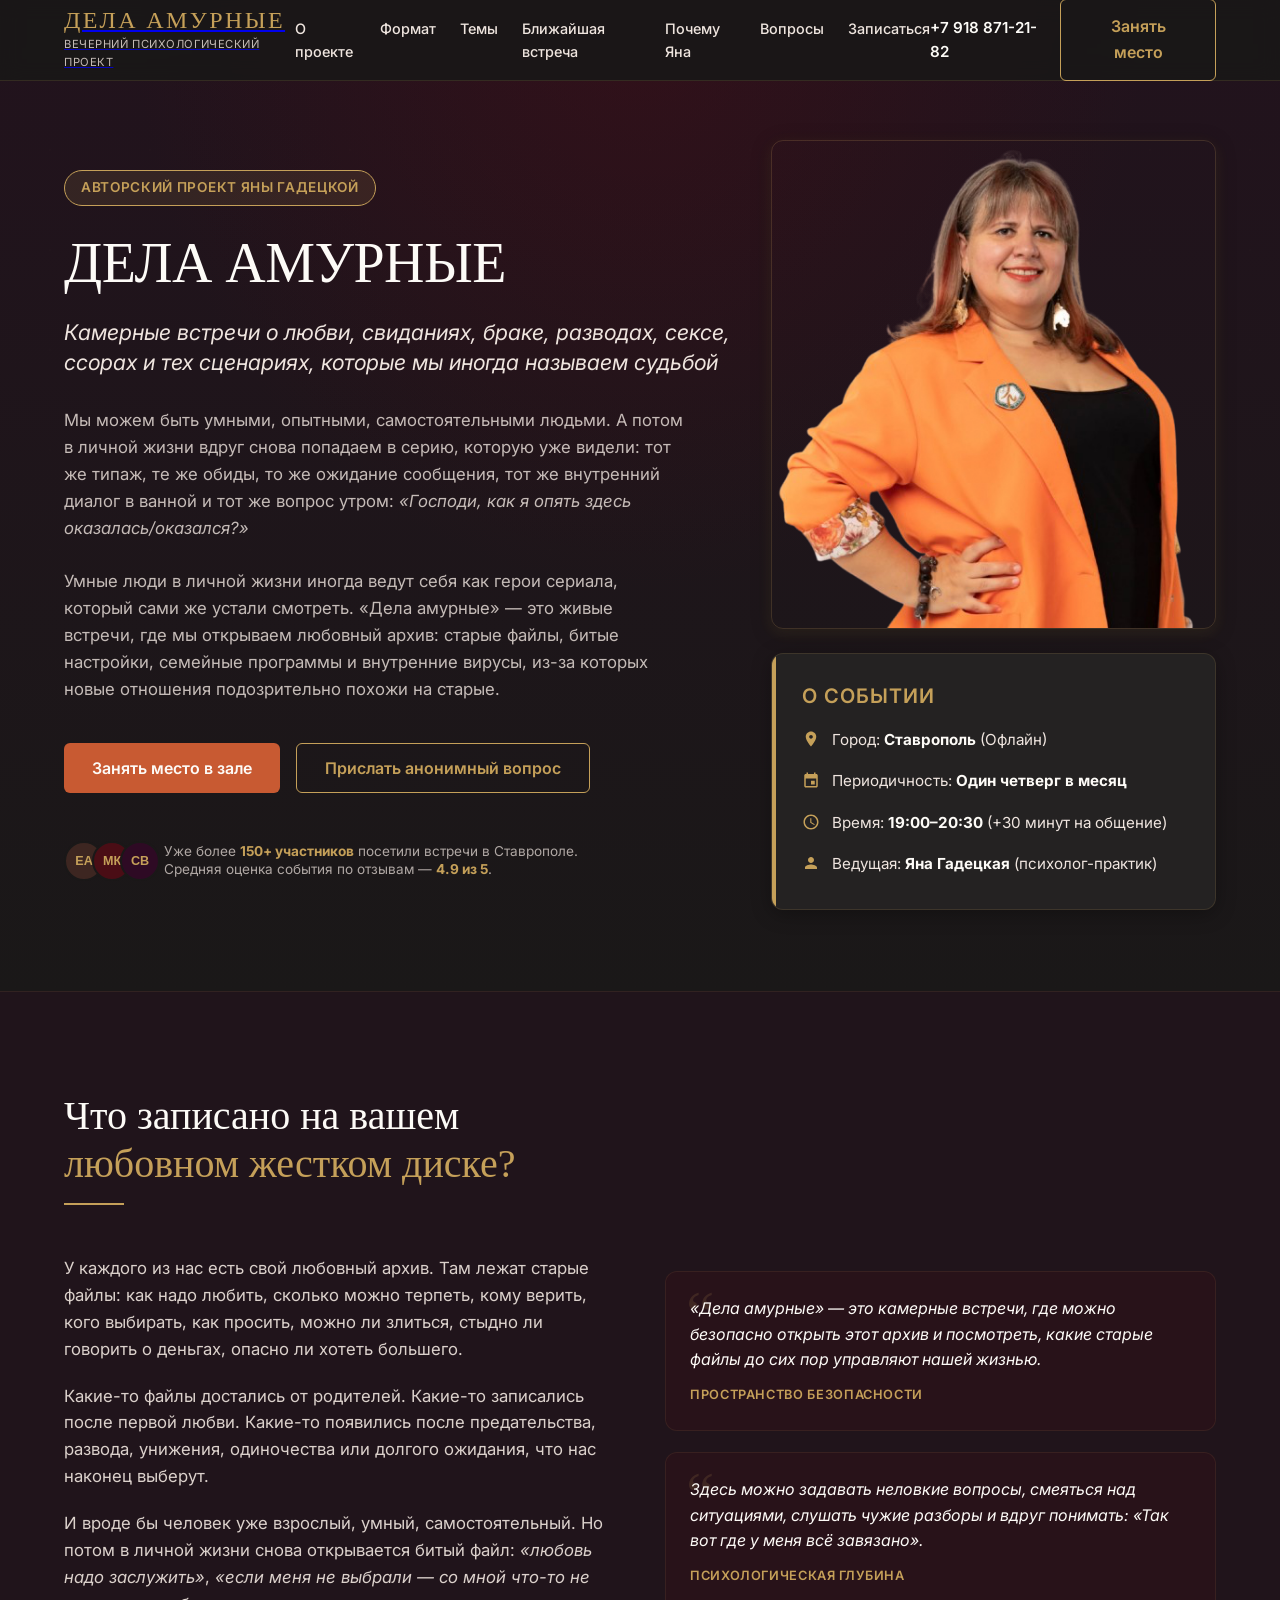
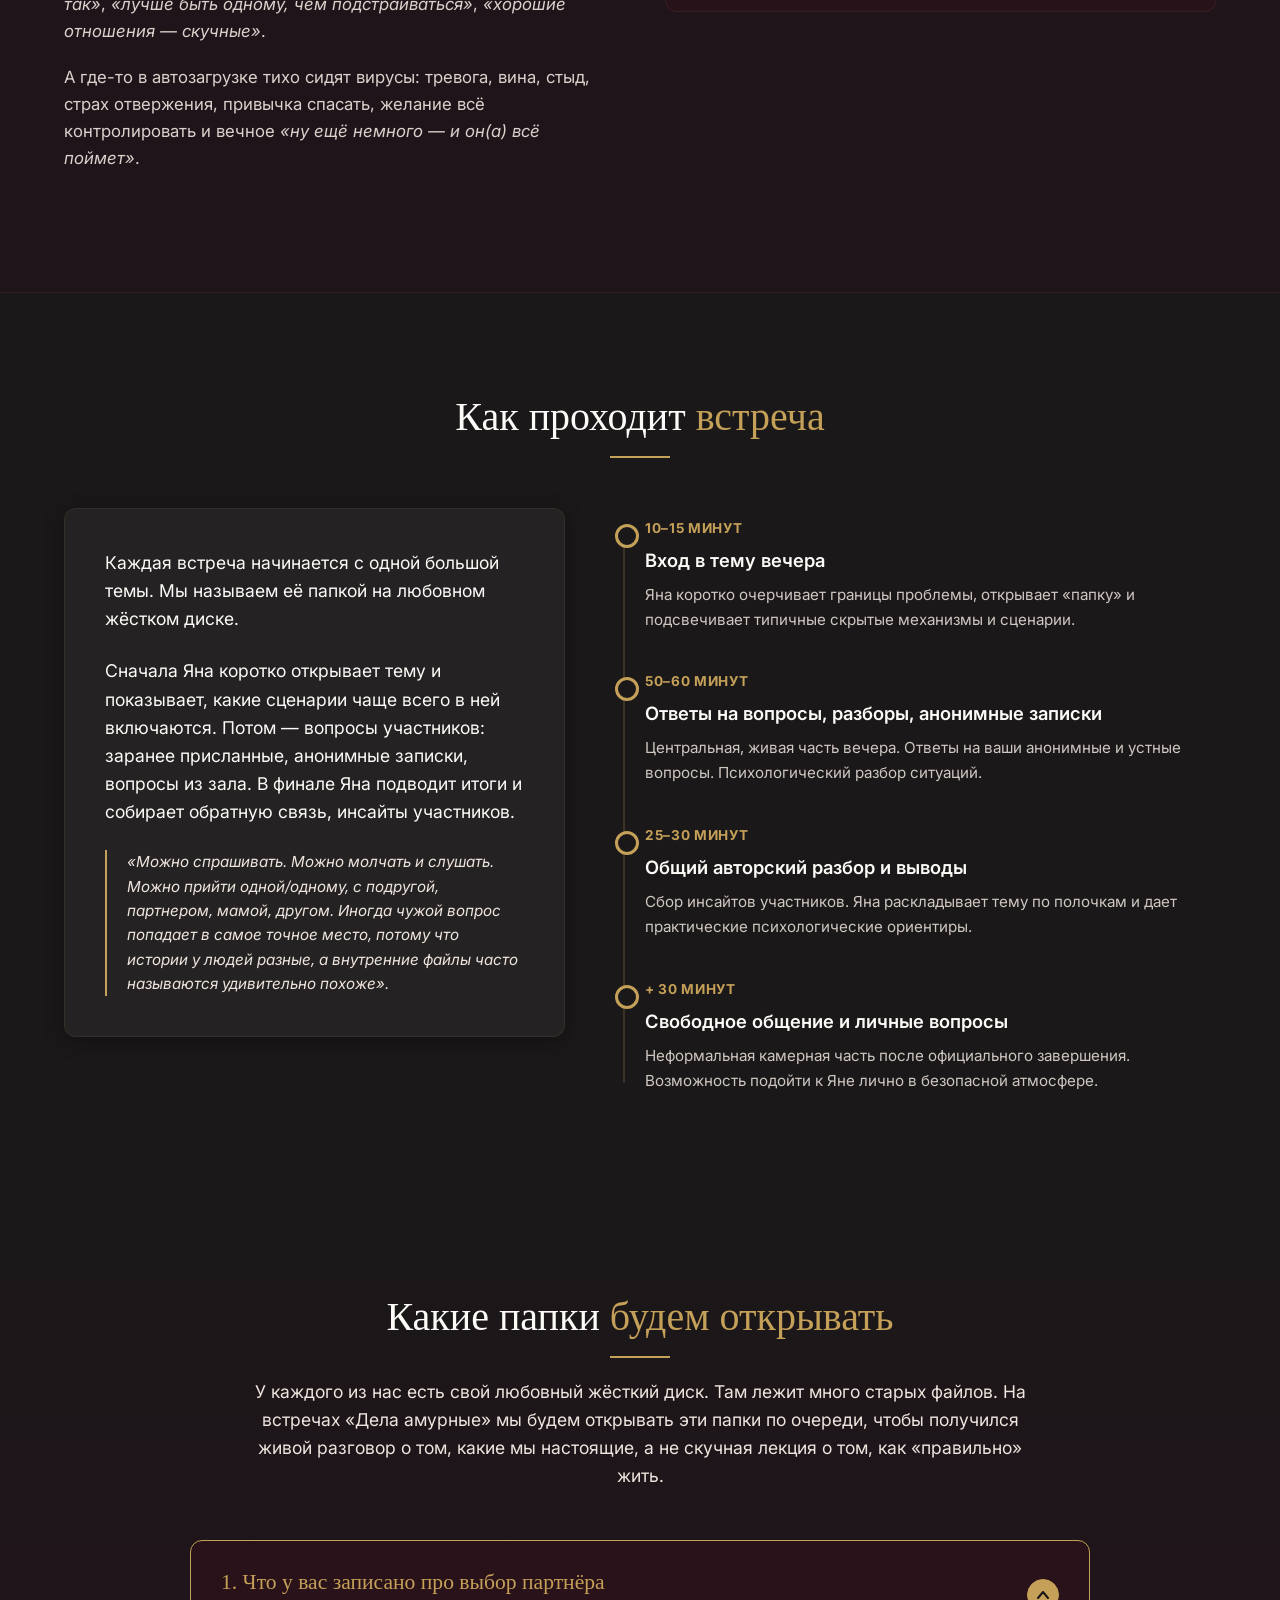
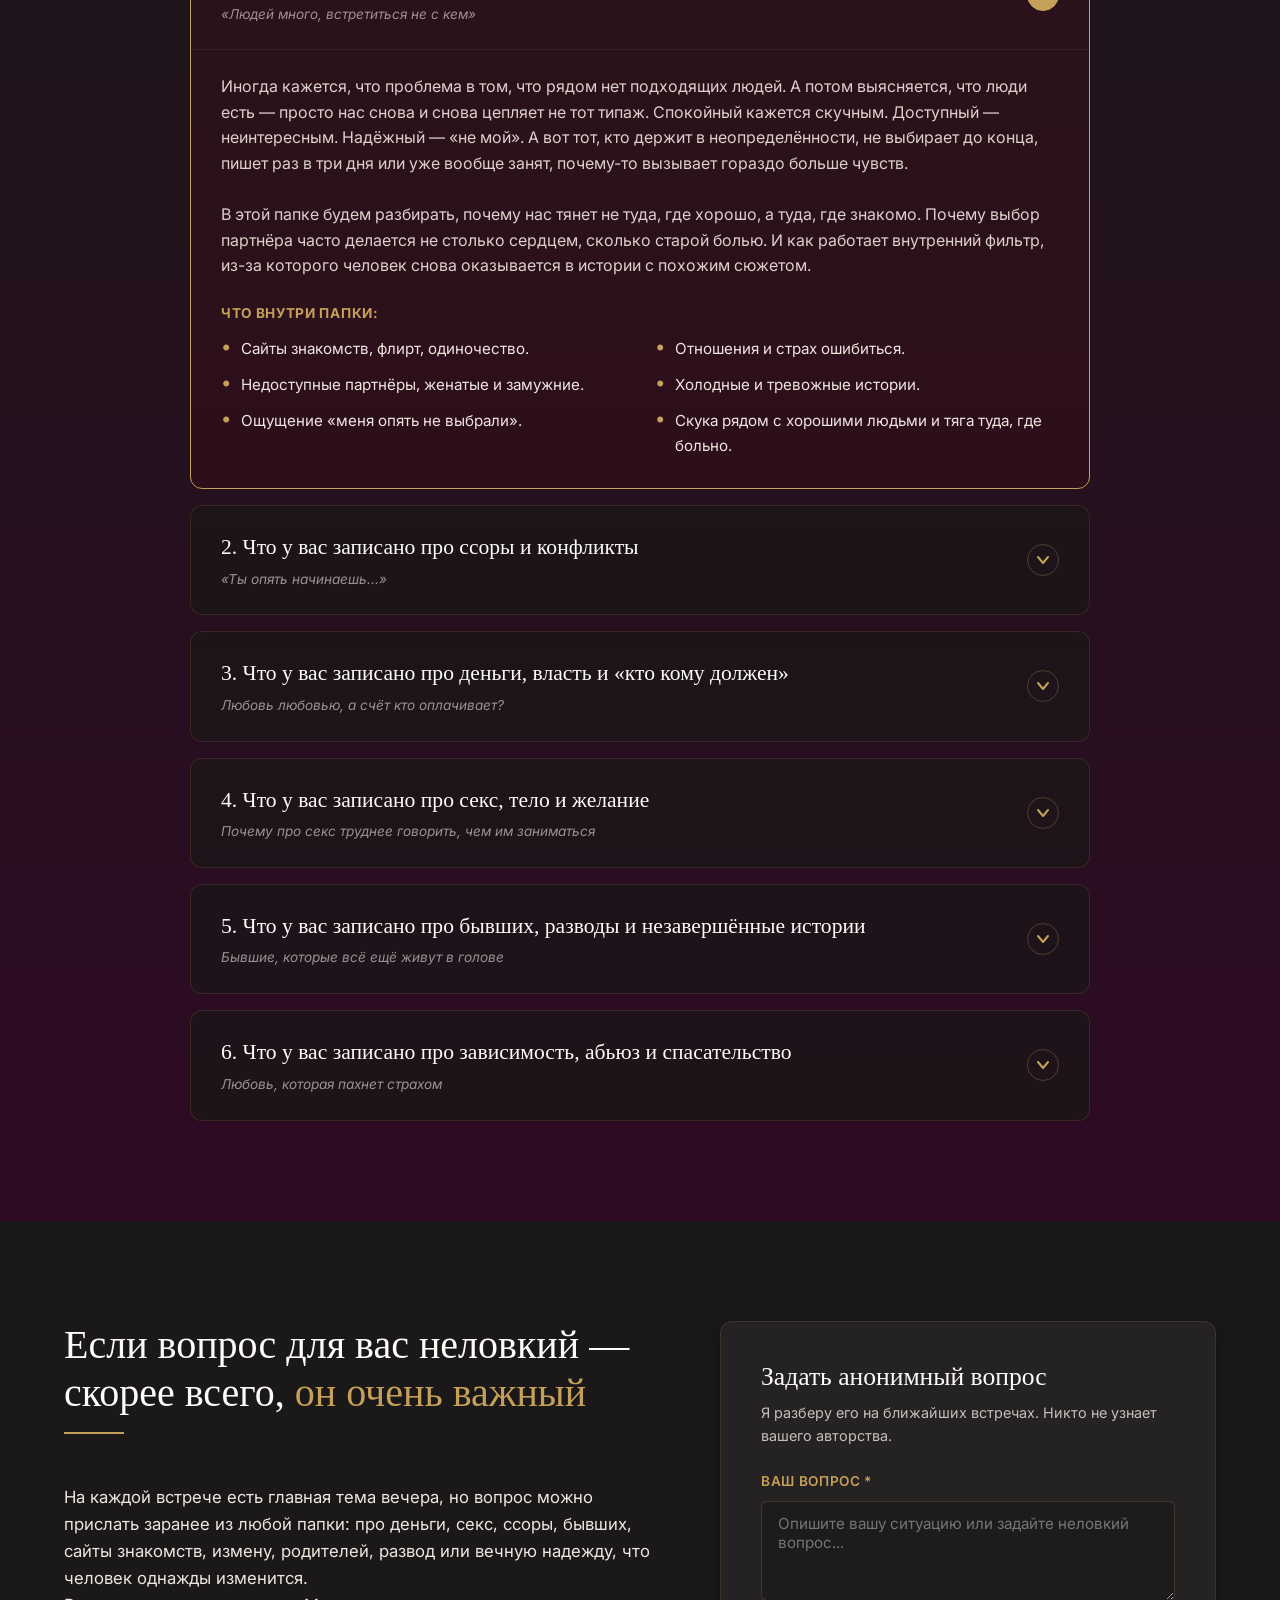
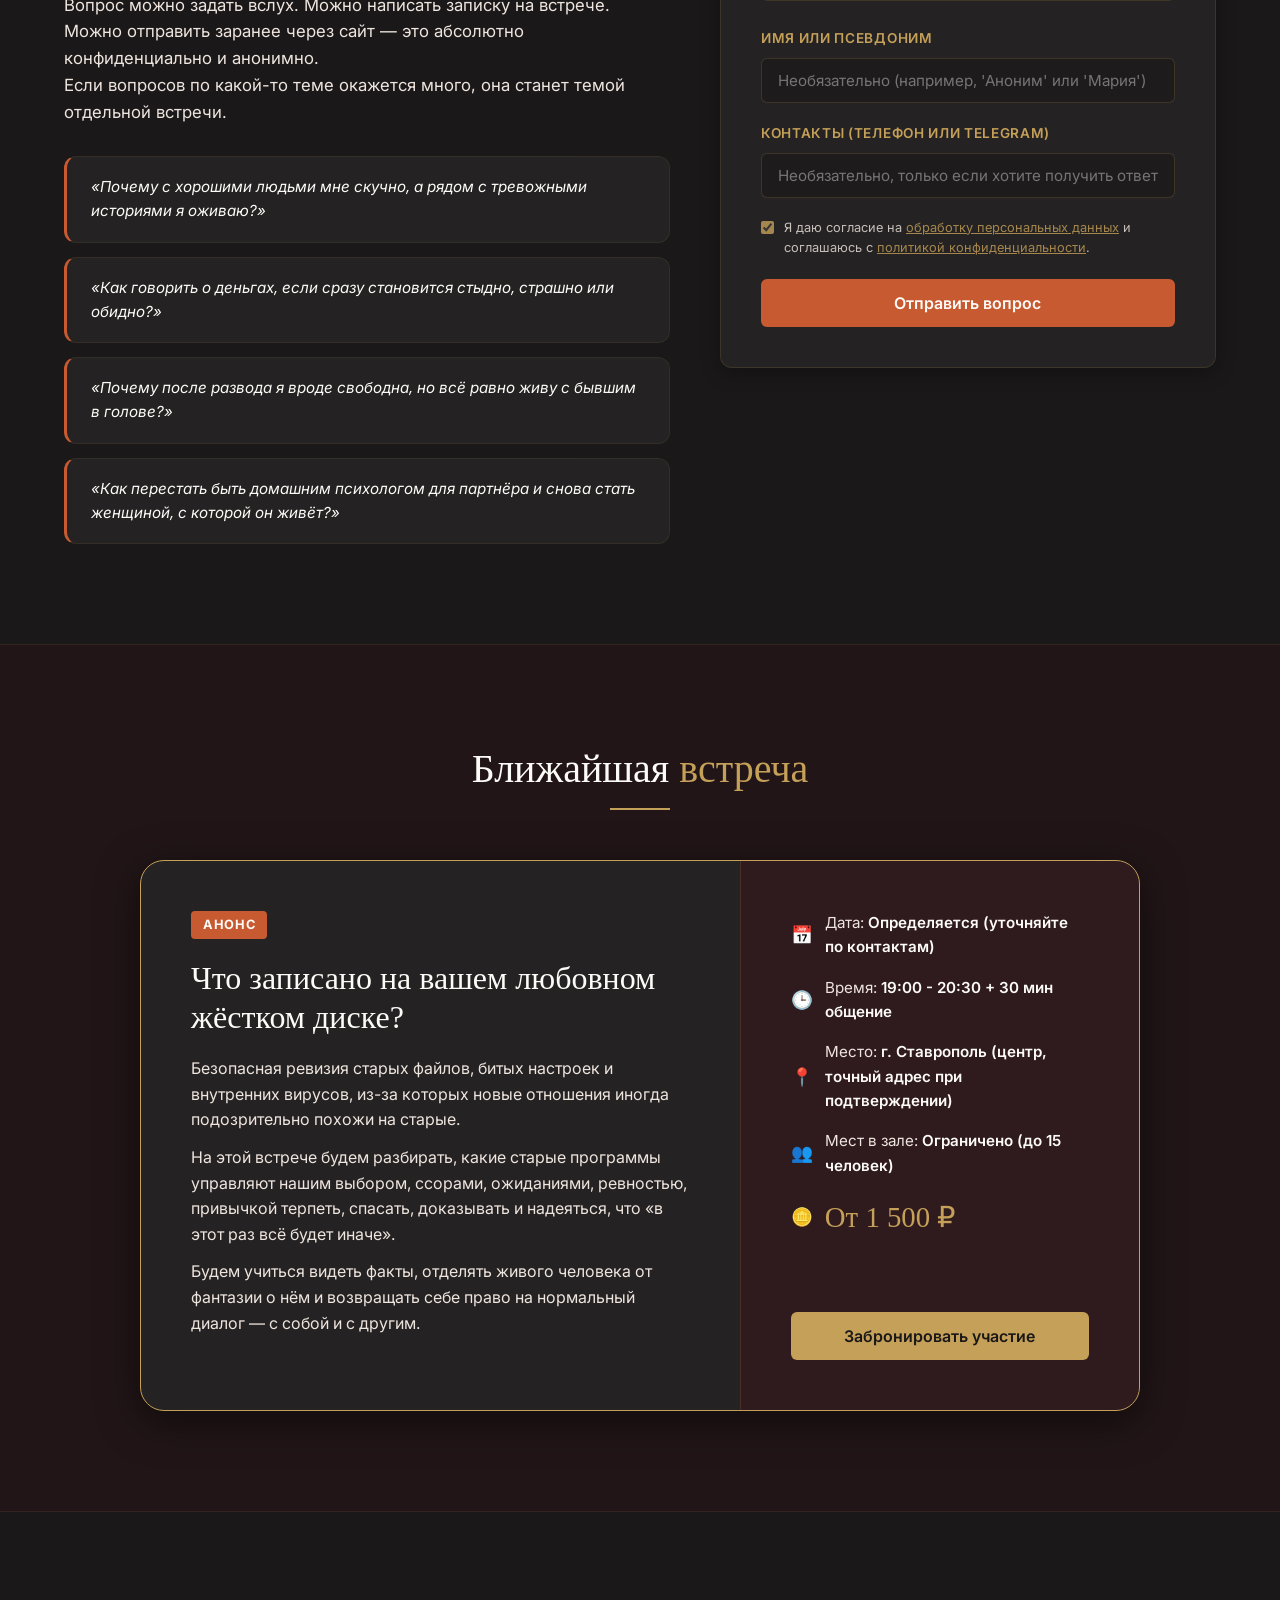
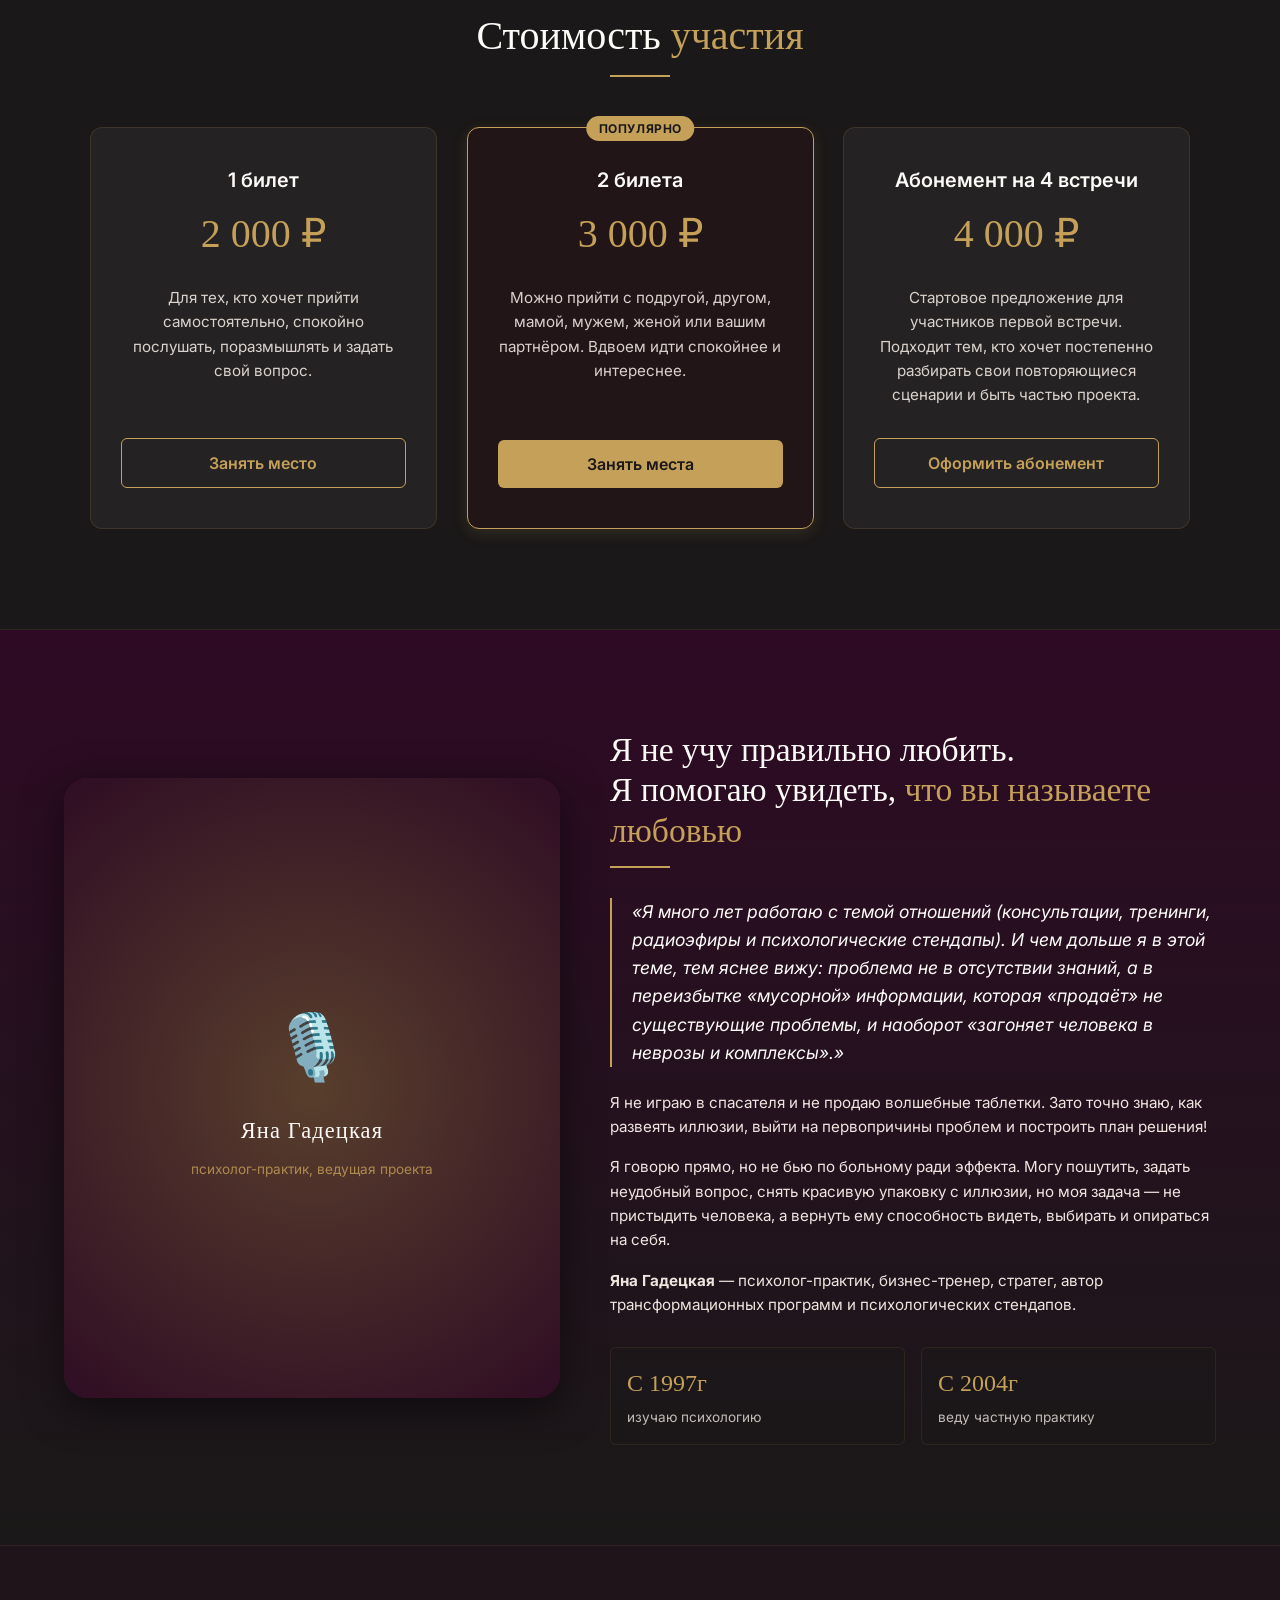
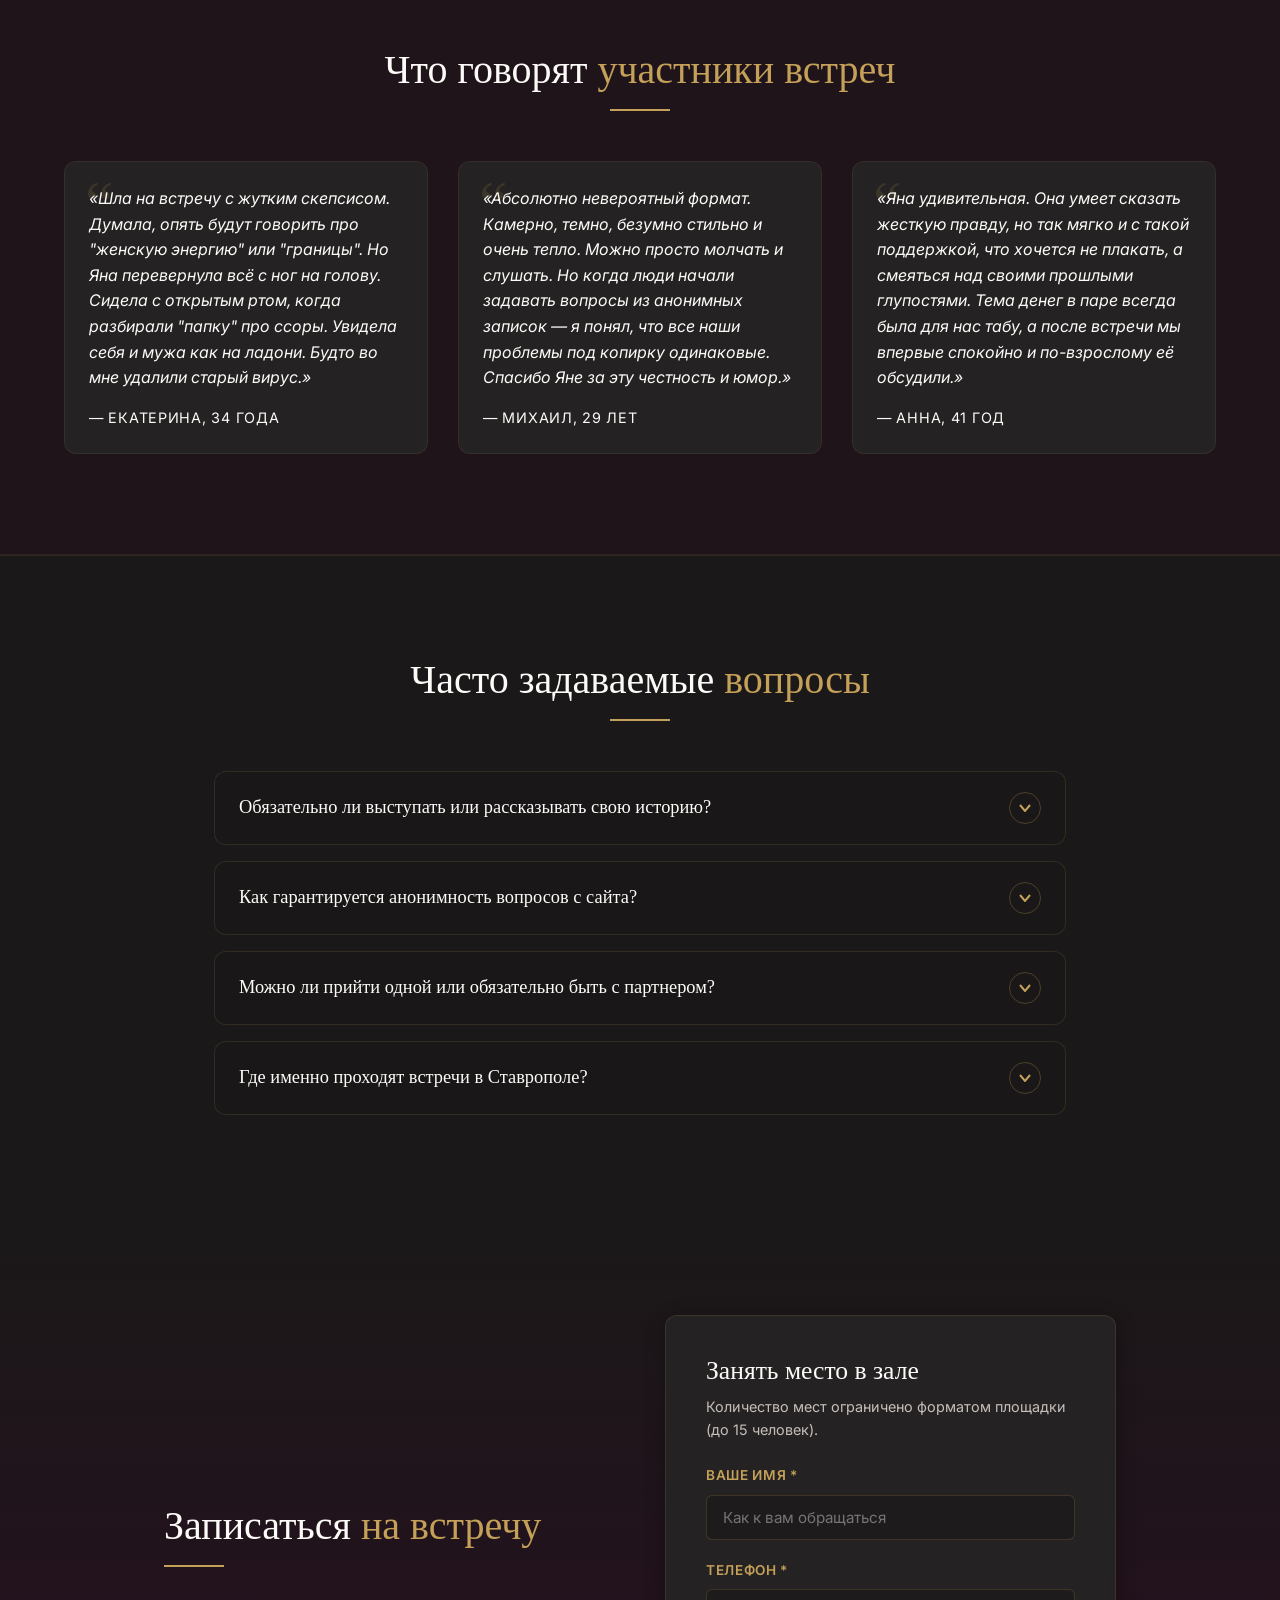
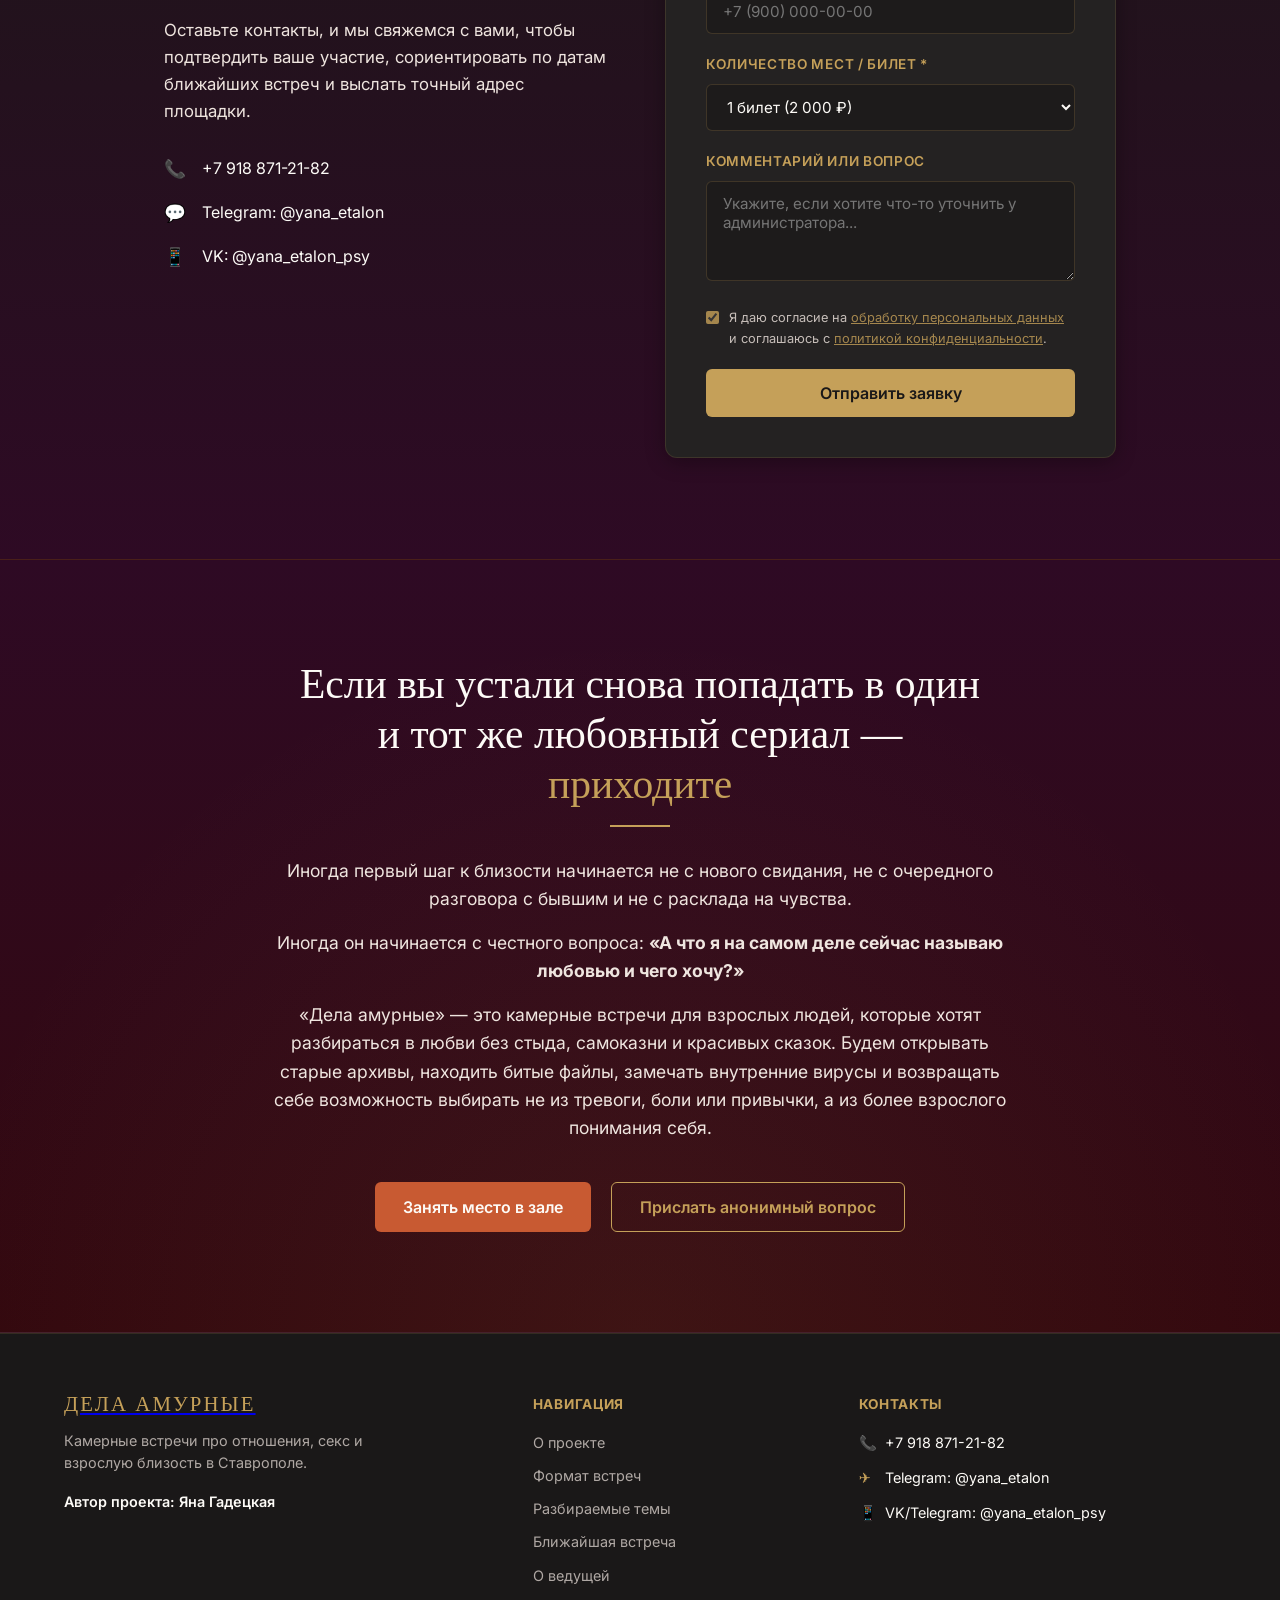
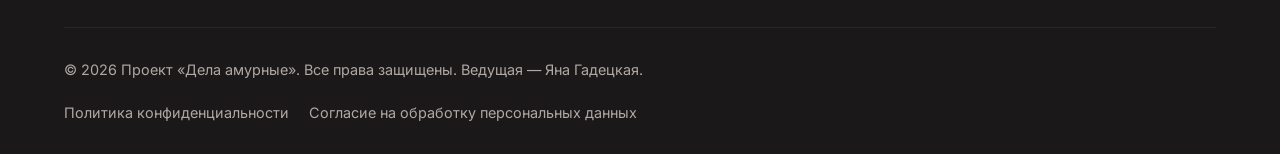
==== commit 3164ab83: "fix about" ====
--- a/index.html
+++ b/index.html
@@ -563,21 +563,22 @@
             <div class="author-info reveal reveal-right">
                 <h2>Я не учу правильно любить.<br>Я помогаю увидеть, <span>что вы называете любовью</span></h2>
                 <div class="author-quote">
-                    «Я много лет работаю с темой отношений: в консультациях, тренингах, радиоэфирах, психологических стендапах и живых разборах. И чем дольше я в этой теме, тем яснее вижу: людям не хватает не информации. Информации как раз слишком много. Не хватает места, где можно спокойно разложить свою историю без стыда, без спешки и без очередного банального совета».
+                    «Я много лет работаю с темой отношений (консультации, тренинги, радиоэфиры и психологические стендапы). И чем дольше я в этой теме, тем яснее вижу: проблема не в отсутствии знаний, а в переизбытке «мусорной» информации, которая «продаёт» не существующие проблемы, и наоборот «загоняет человека в неврозы и комплексы».»
                 </div>
                 <div class="author-bio">
+                    <p>Я не играю в спасателя и не продаю волшебные таблетки. Зато точно знаю, как развеять иллюзии, выйти на первопричины проблем и построить план решения!</p>
                     <p>Я говорю прямо, но не бью по больному ради эффекта. Могу пошутить, задать неудобный вопрос, снять красивую упаковку с иллюзии, но моя задача — не пристыдить человека, а вернуть ему способность видеть, выбирать и опираться на себя.</p>
                     <p><strong>Яна Гадецкая</strong> — психолог-практик, бизнес-тренер, стратег, автор трансформационных программ и психологических стендапов.</p>
                 </div>
                 
                 <ul class="author-stats">
                     <li class="author-stat-item">
-                        <div class="author-stat-val">с 1997 года</div>
-                        <div class="author-stat-lbl">изучает классическую и практическую психологию</div>
+                        <div class="author-stat-val">С 1997г</div>
+                        <div class="author-stat-lbl">изучаю психологию</div>
                     </li>
                     <li class="author-stat-item">
-                        <div class="author-stat-val">с 2004 года</div>
-                        <div class="author-stat-lbl">работает с людьми, личными кризисами и коммуникациями</div>
+                        <div class="author-stat-val">С 2004г</div>
+                        <div class="author-stat-lbl">веду частную практику</div>
                     </li>
                 </ul>
             </div>
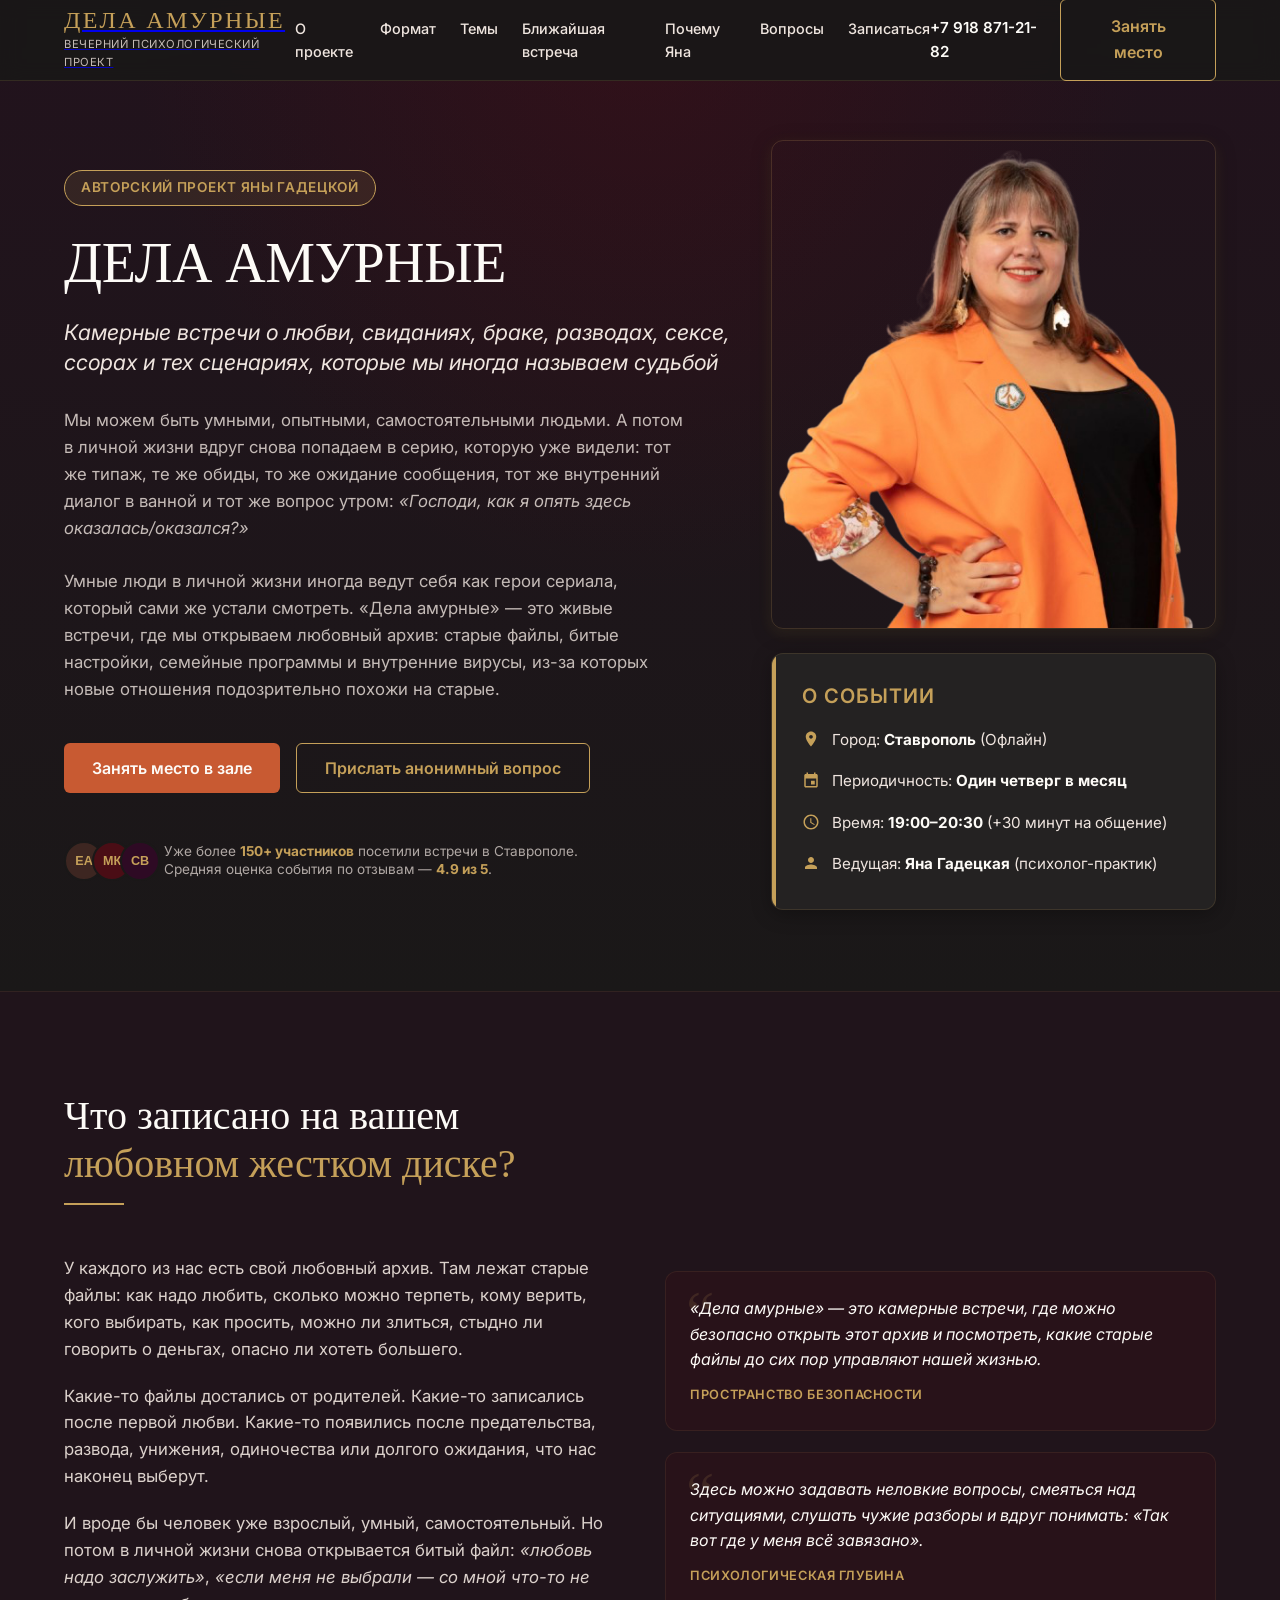
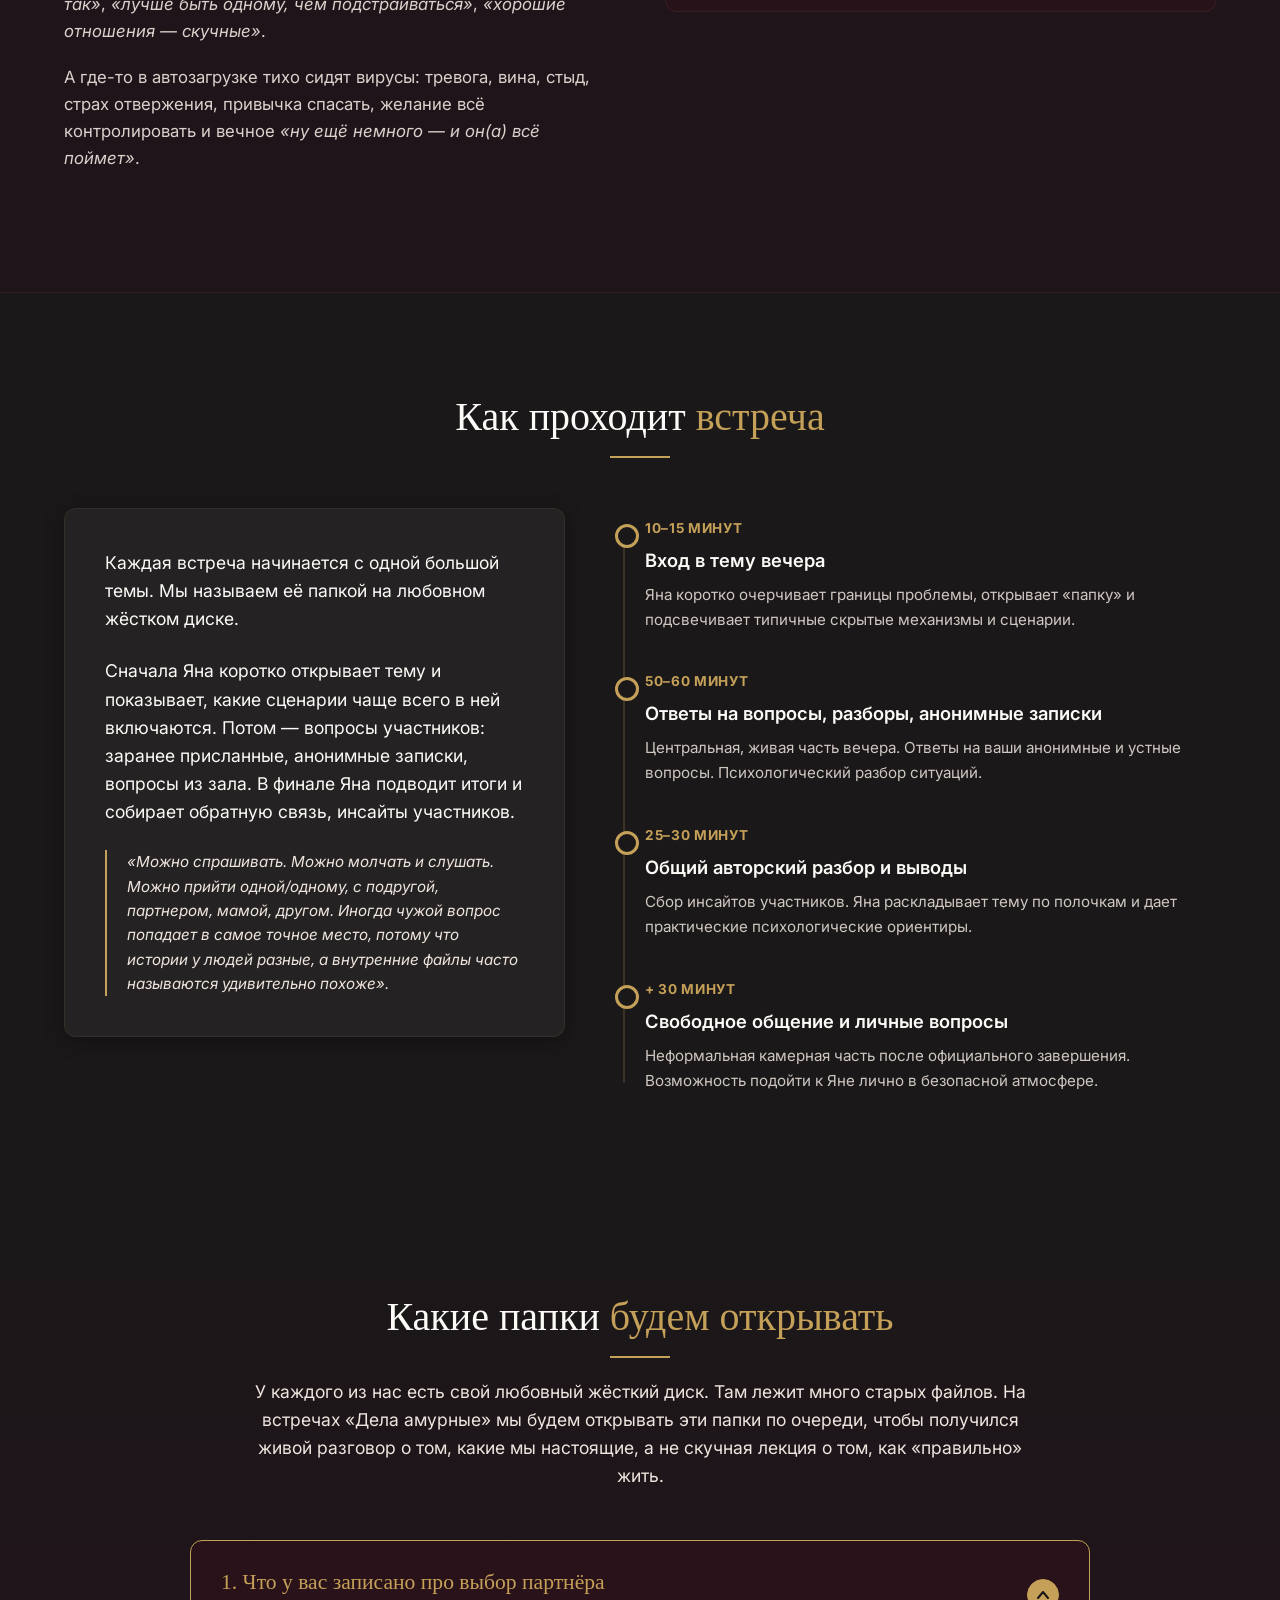
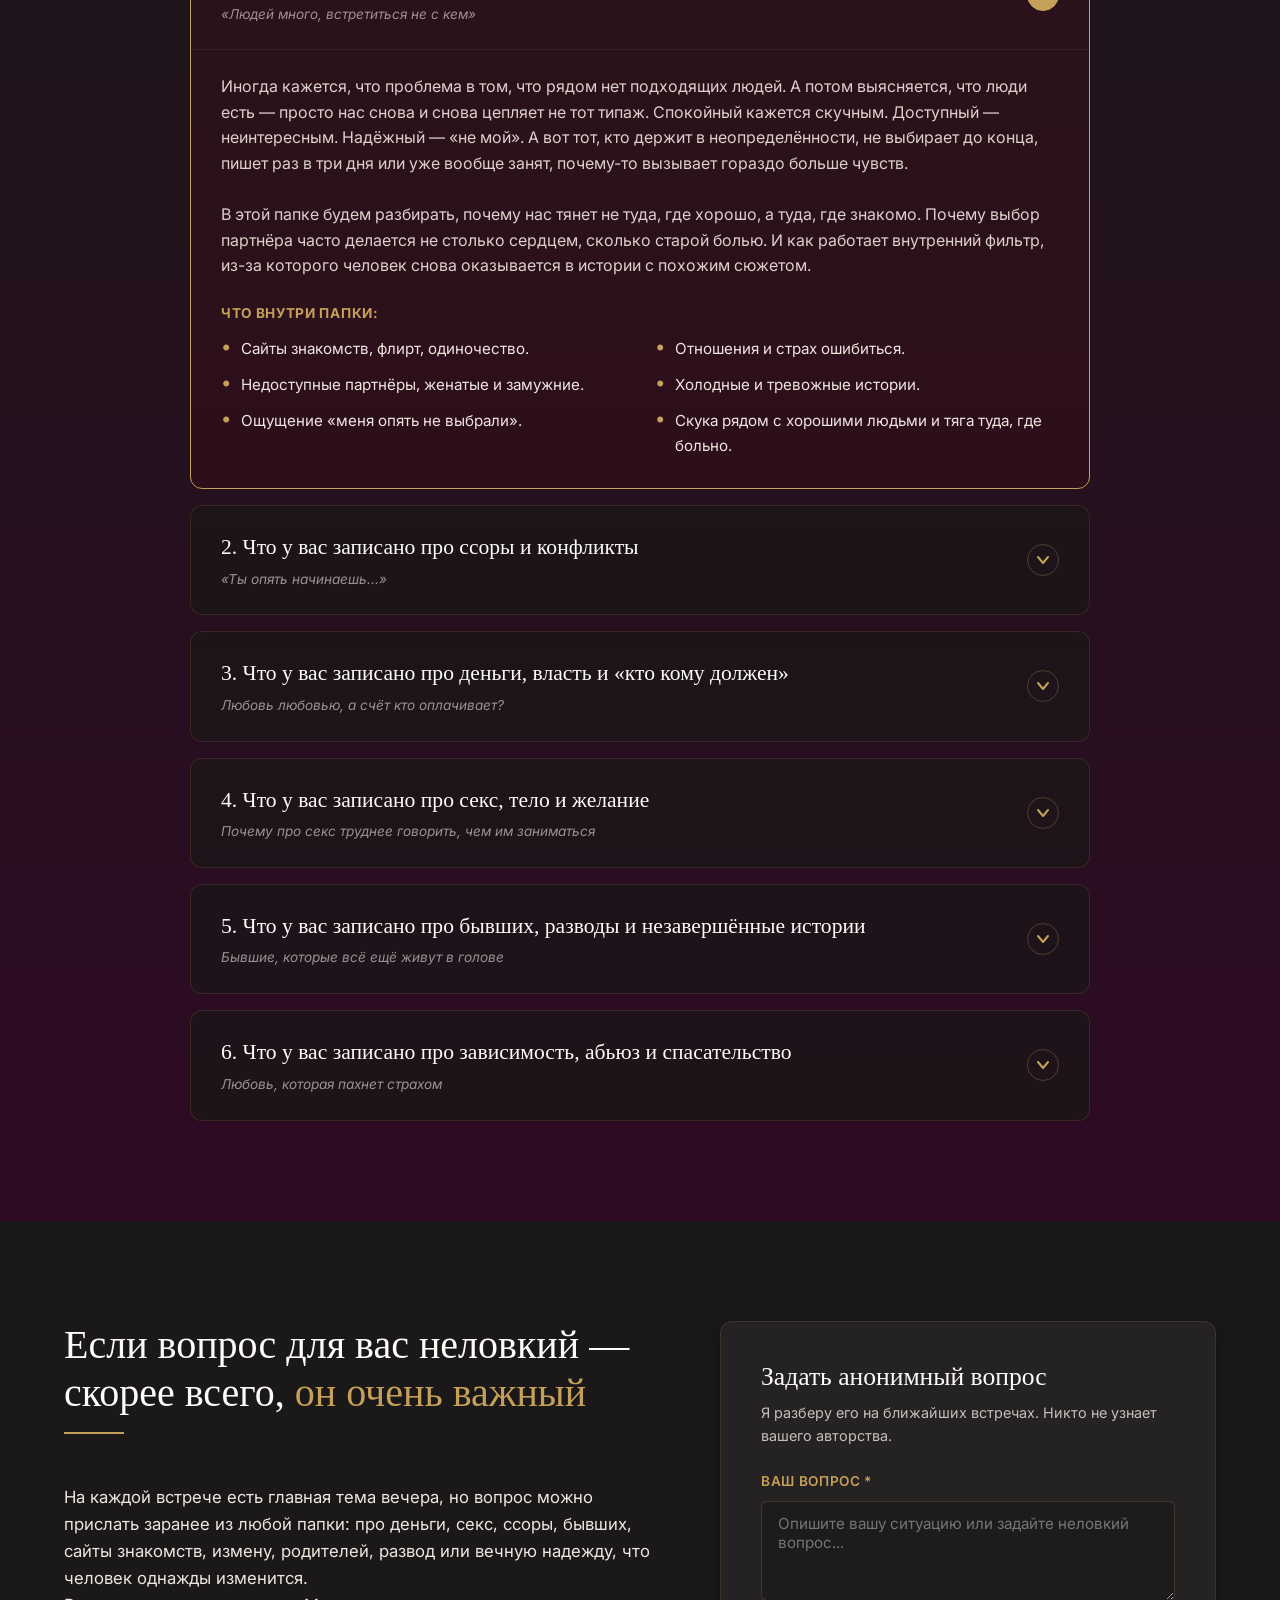
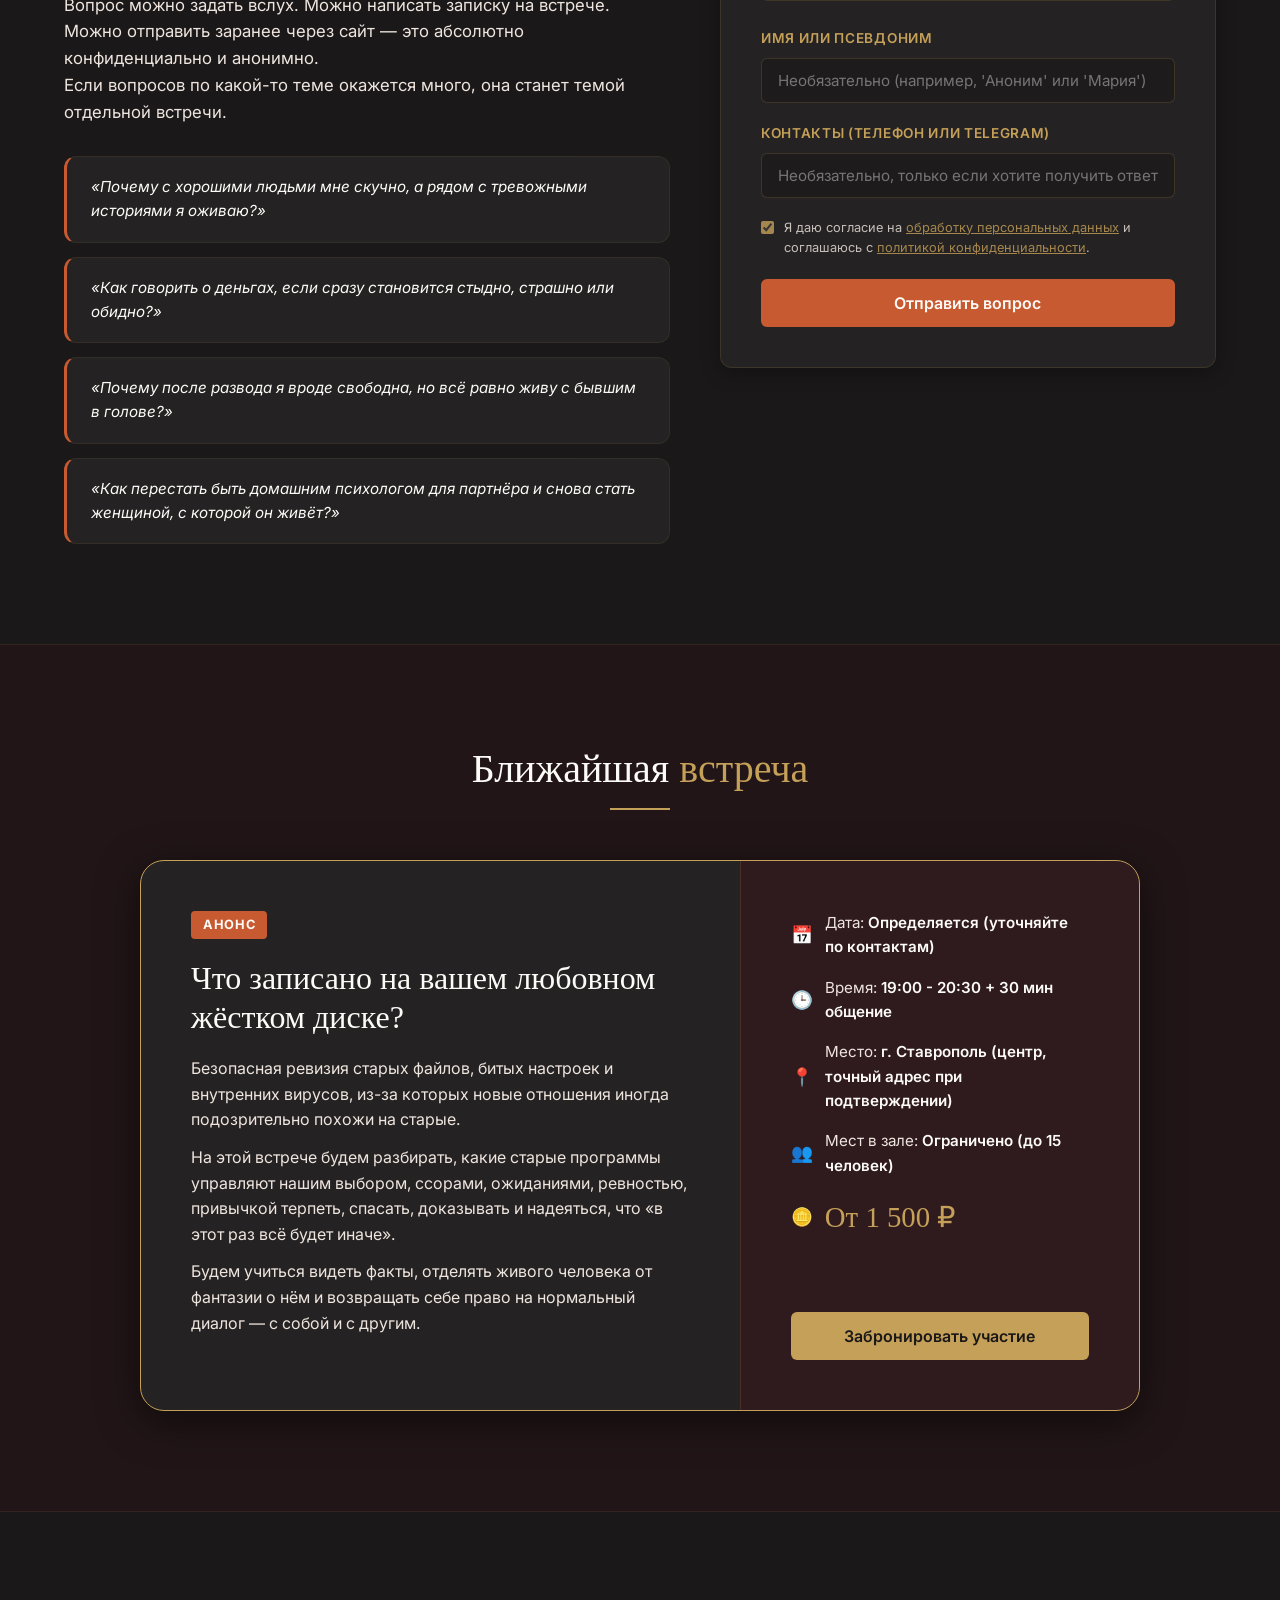
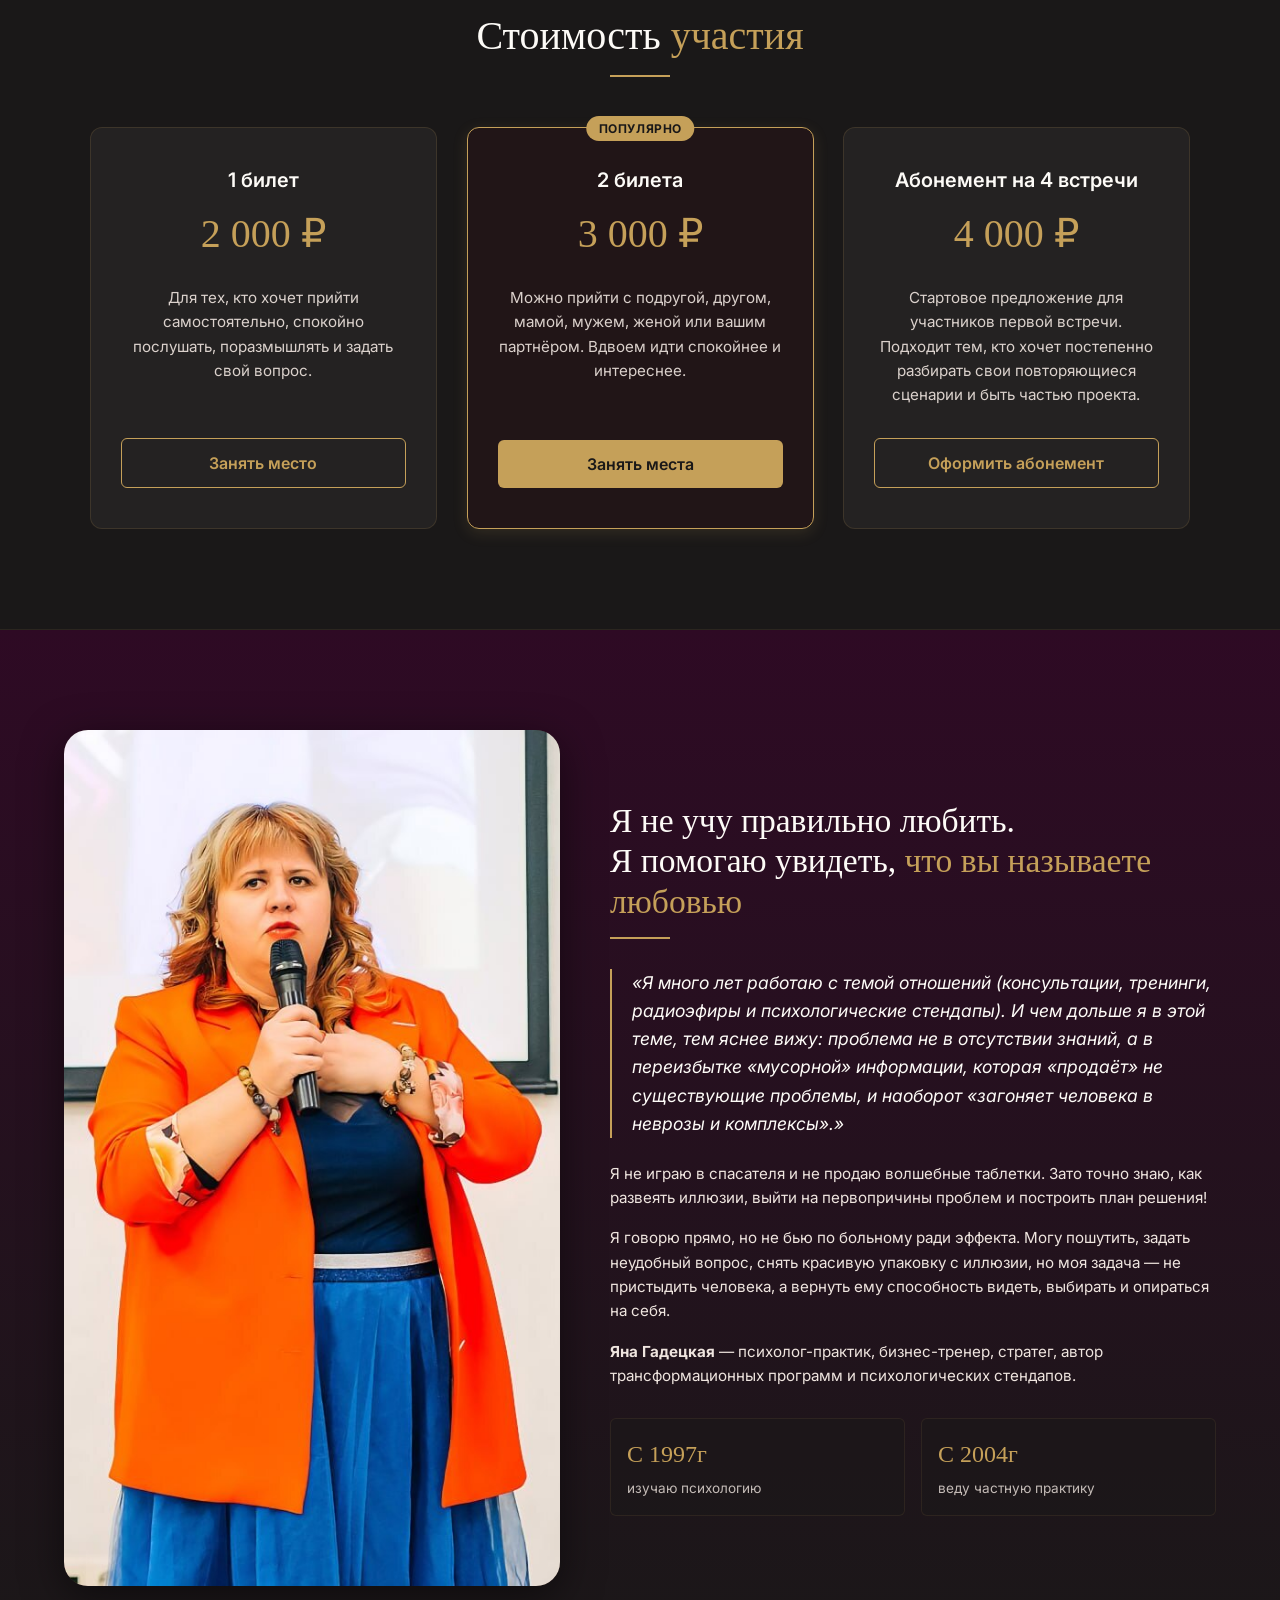
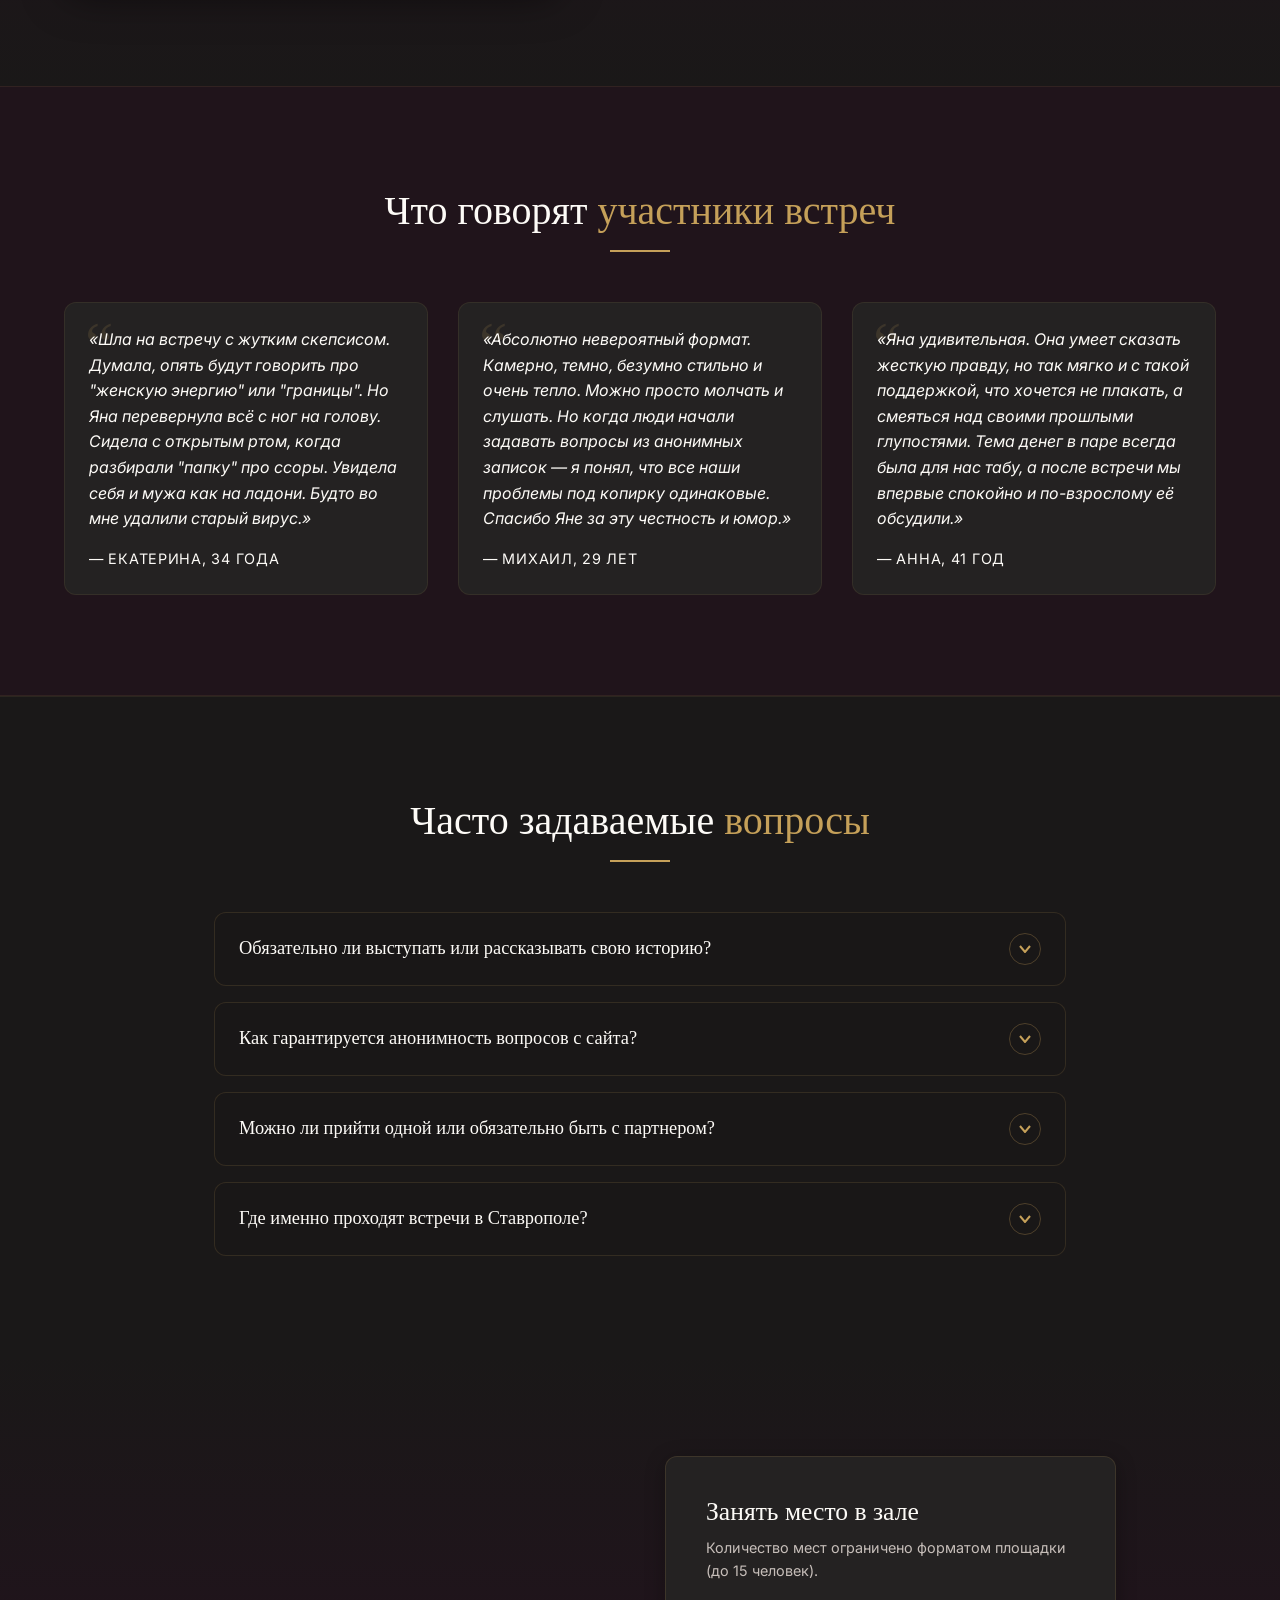
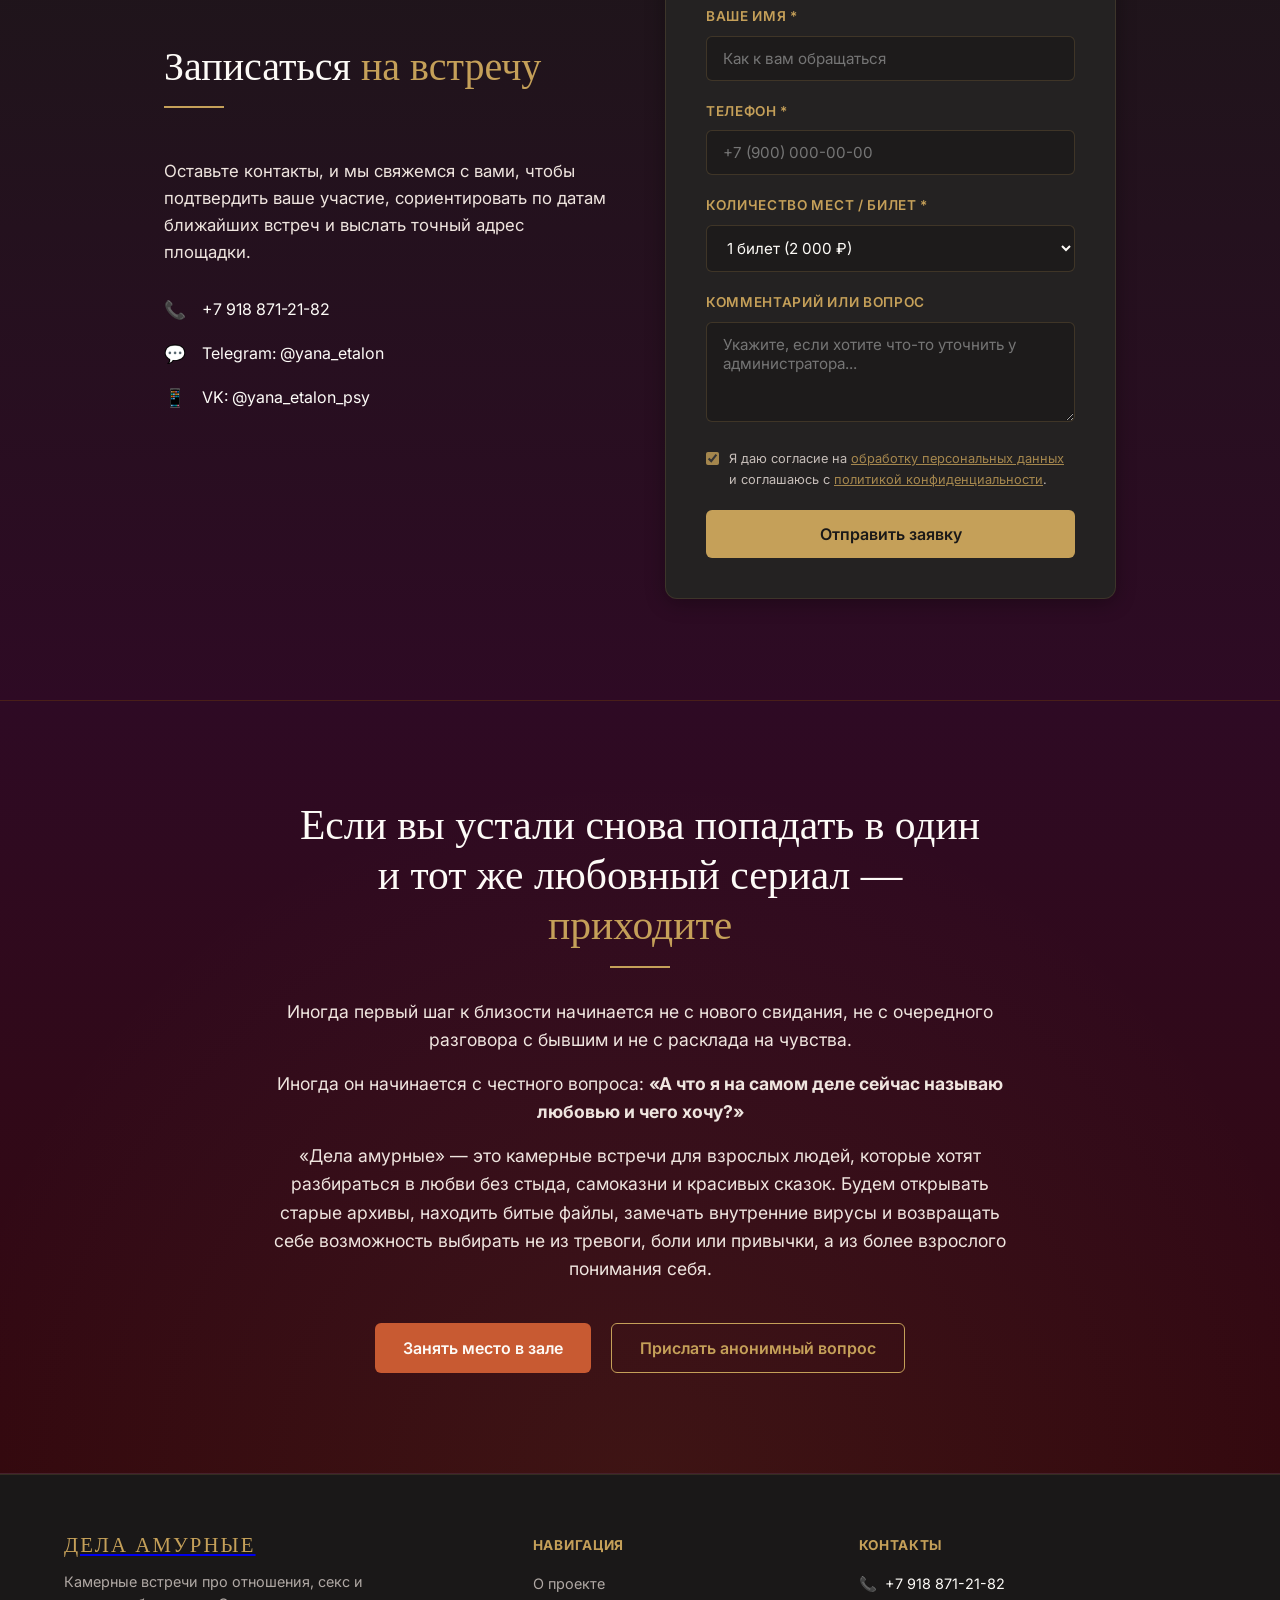
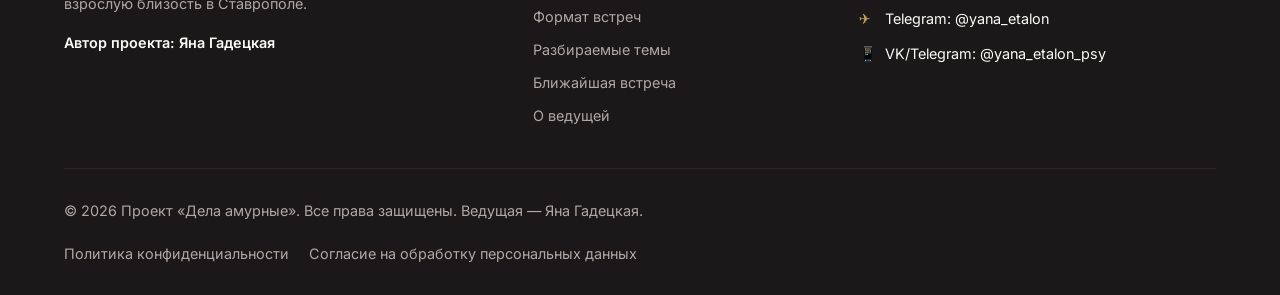
==== commit 2369076e: "add photo" ====
--- a/index.html
+++ b/index.html
@@ -552,12 +552,7 @@
     <section id="why-yana" class="about-author">
         <div class="container author-grid">
             <div class="author-image-wrapper reveal reveal-left">
-                <!-- Стилизованное вечернее театральное изображение-заглушка с золотым свечением -->
-                <div class="author-placeholder-visual">
-                    <div class="author-placeholder-icon">🎙️</div>
-                    <div class="author-placeholder-tag">Яна Гадецкая</div>
-                    <p style="font-size: 0.85rem; color: var(--color-gold); margin-top: 10px; opacity: 0.8;">психолог-практик, ведущая проекта</p>
-                </div>
+                <img src="img/tut.jpg" alt="Яна Гадецкая">
             </div>
             
             <div class="author-info reveal reveal-right">
--- a/styles.css
+++ b/styles.css
@@ -1177,11 +1177,16 @@
     border-radius: var(--radius-lg);
     overflow: hidden;
     box-shadow: 0 10px 40px rgba(0,0,0,0.5);
-    aspect-ratio: 4 / 5;
     background-color: var(--color-chocolate);
     display: flex;
     align-items: center;
     justify-content: center;
+}
+
+.author-image-wrapper img {
+    width: 100%;
+    height: auto;
+    display: block;
 }
 
 /* Стилизованный портрет-силуэт Яны, так как нет реального фото, но сделано очень стильно и театрально */
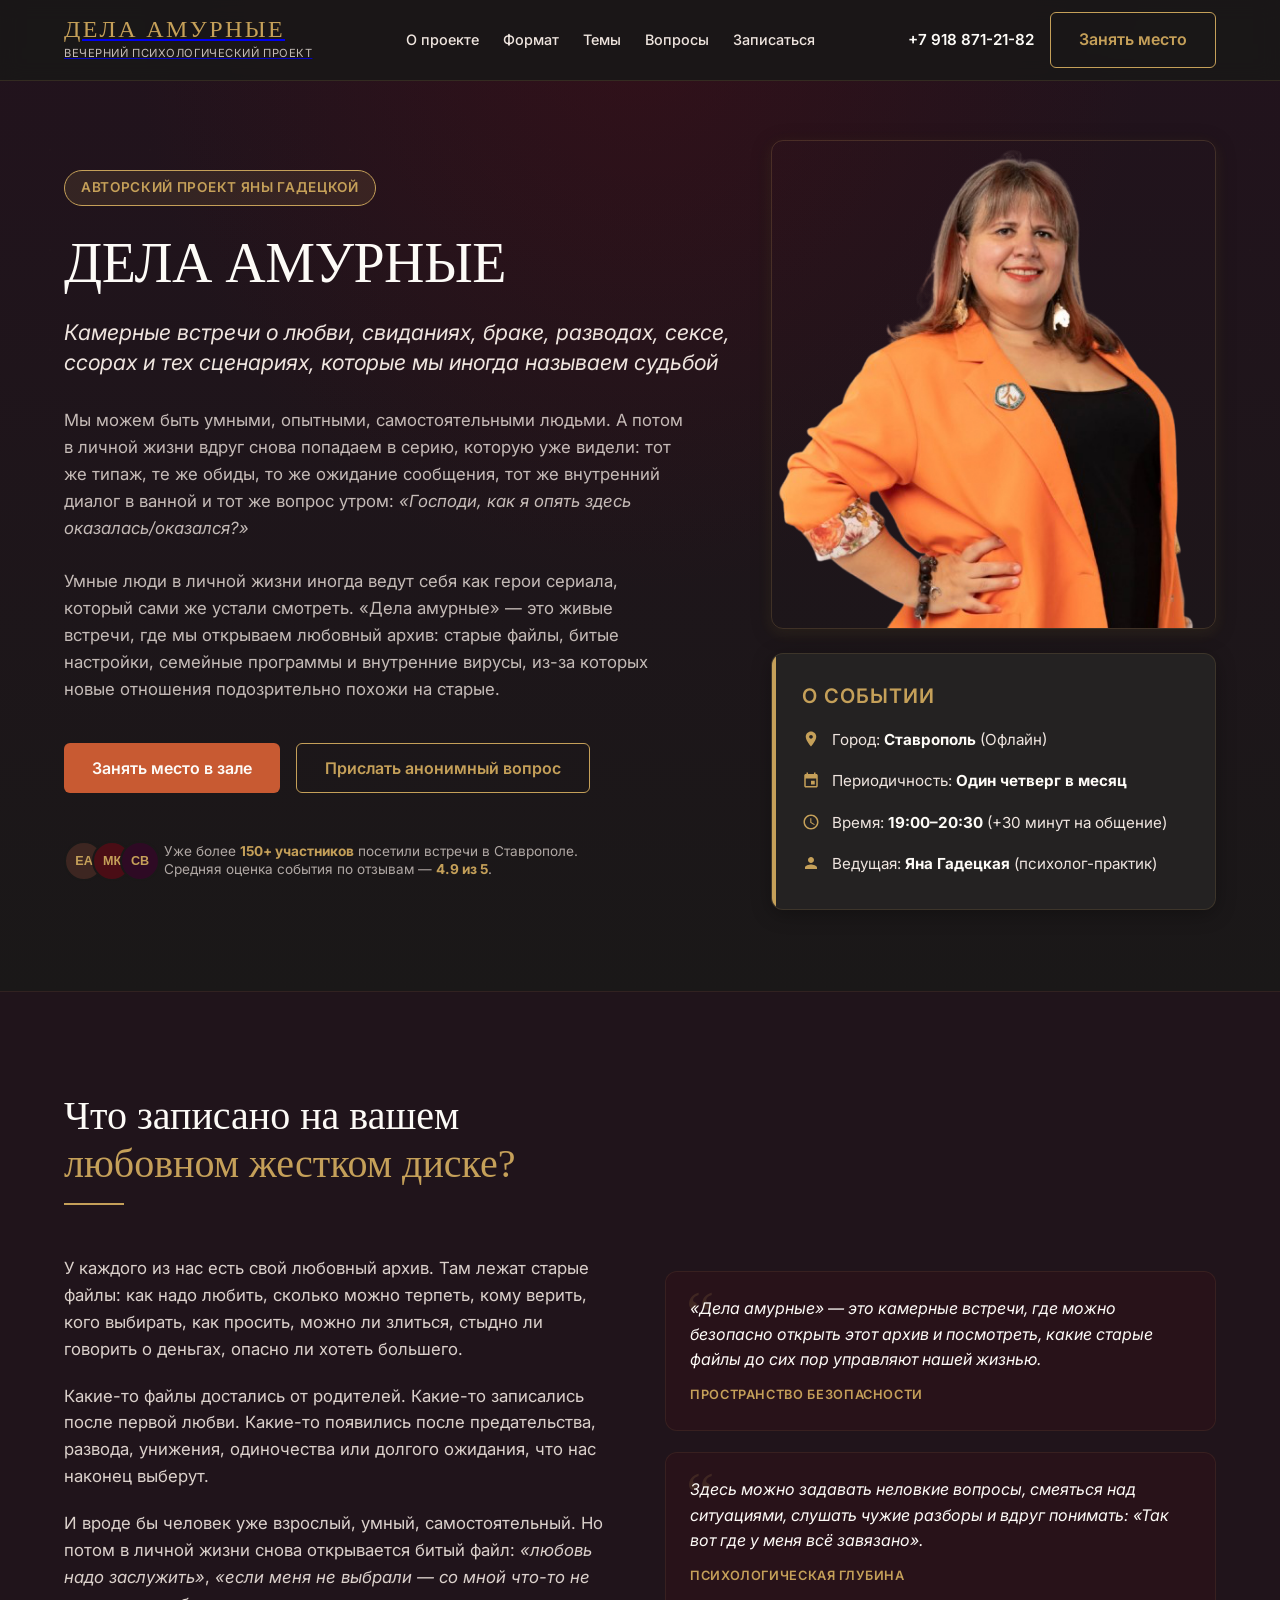
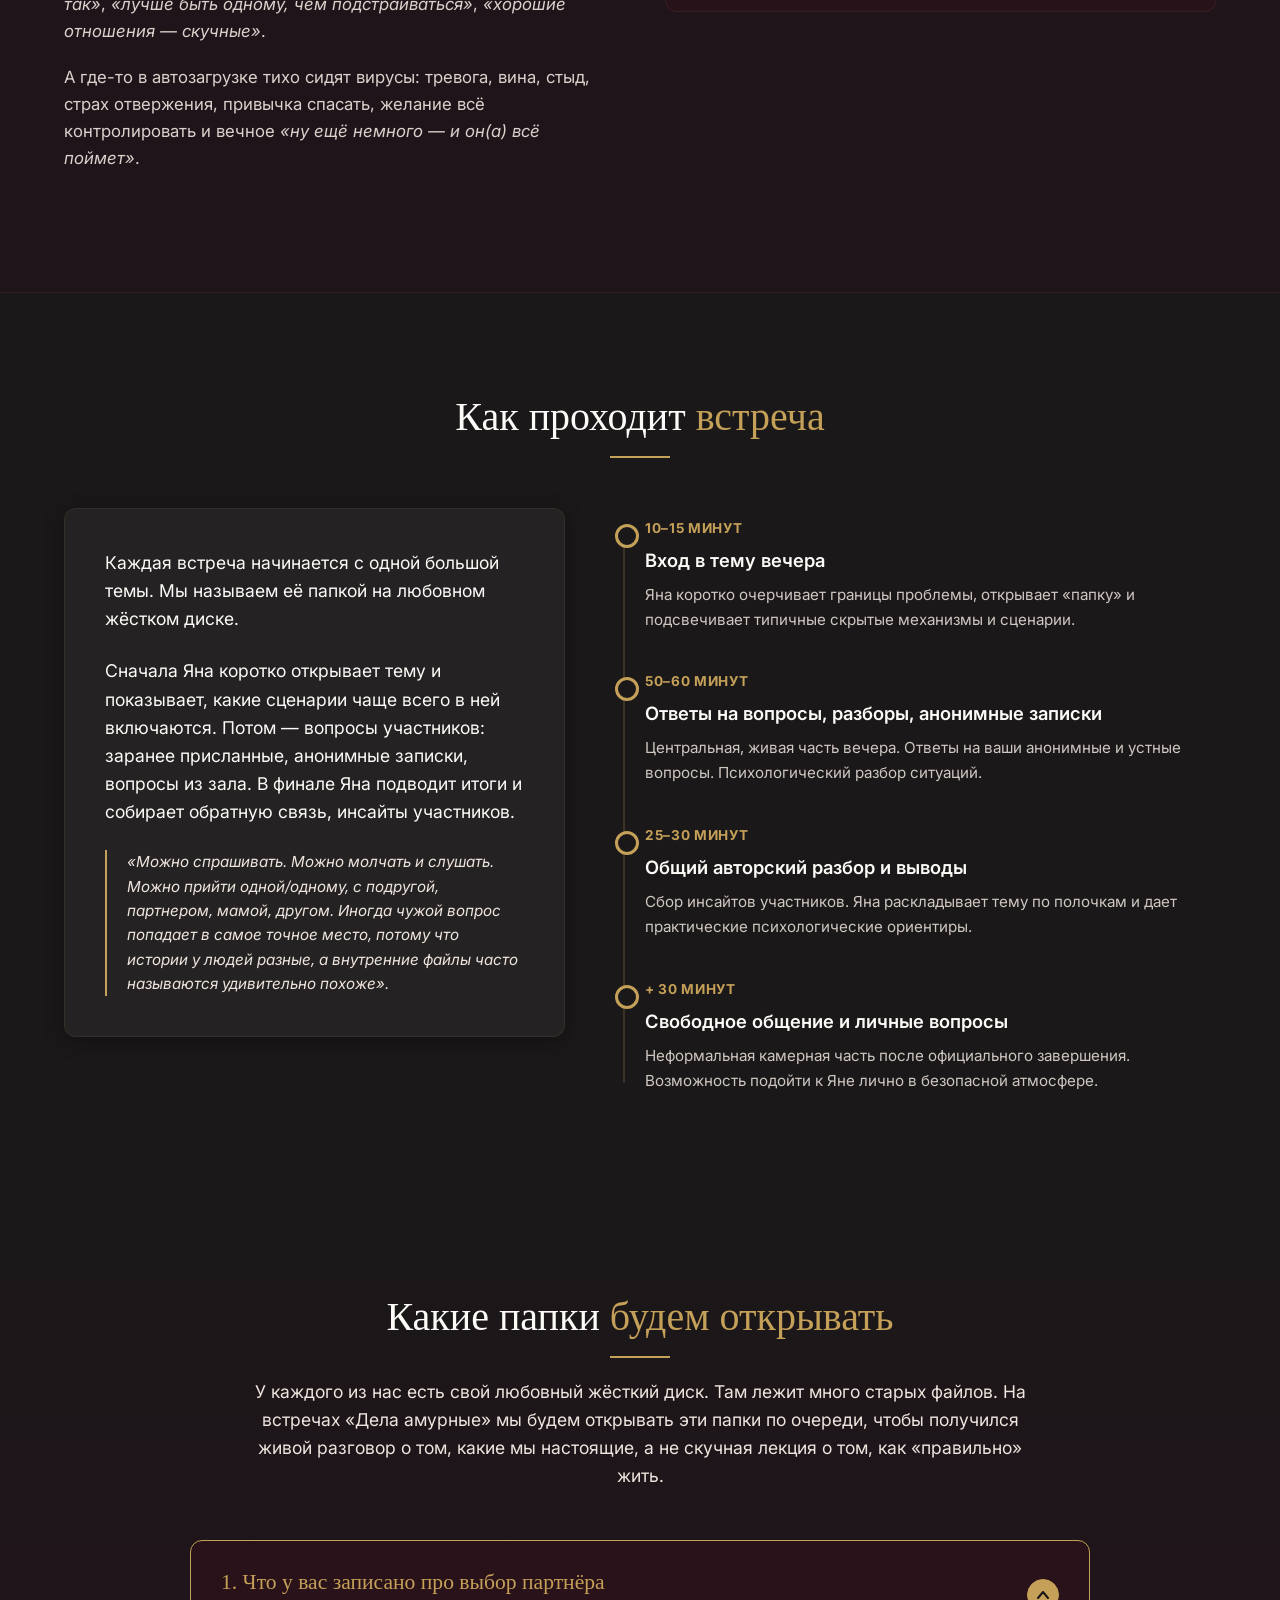
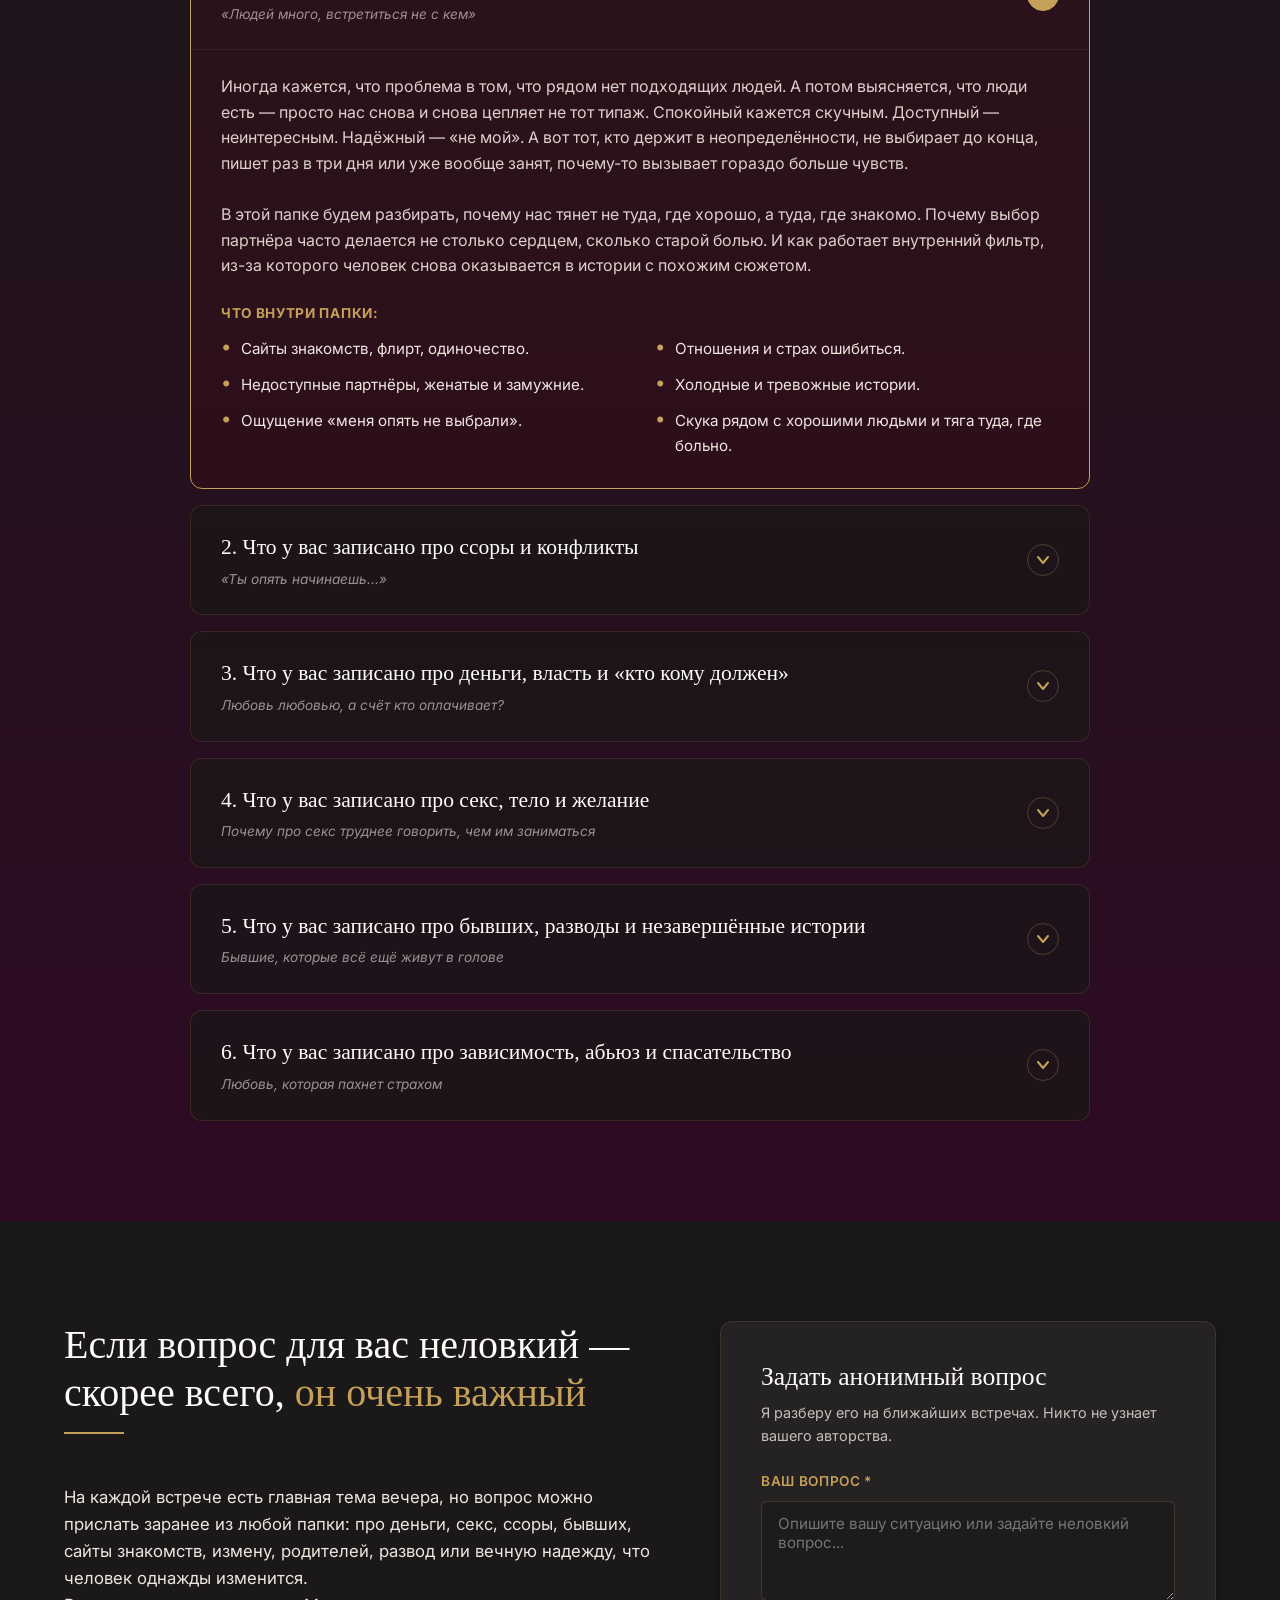
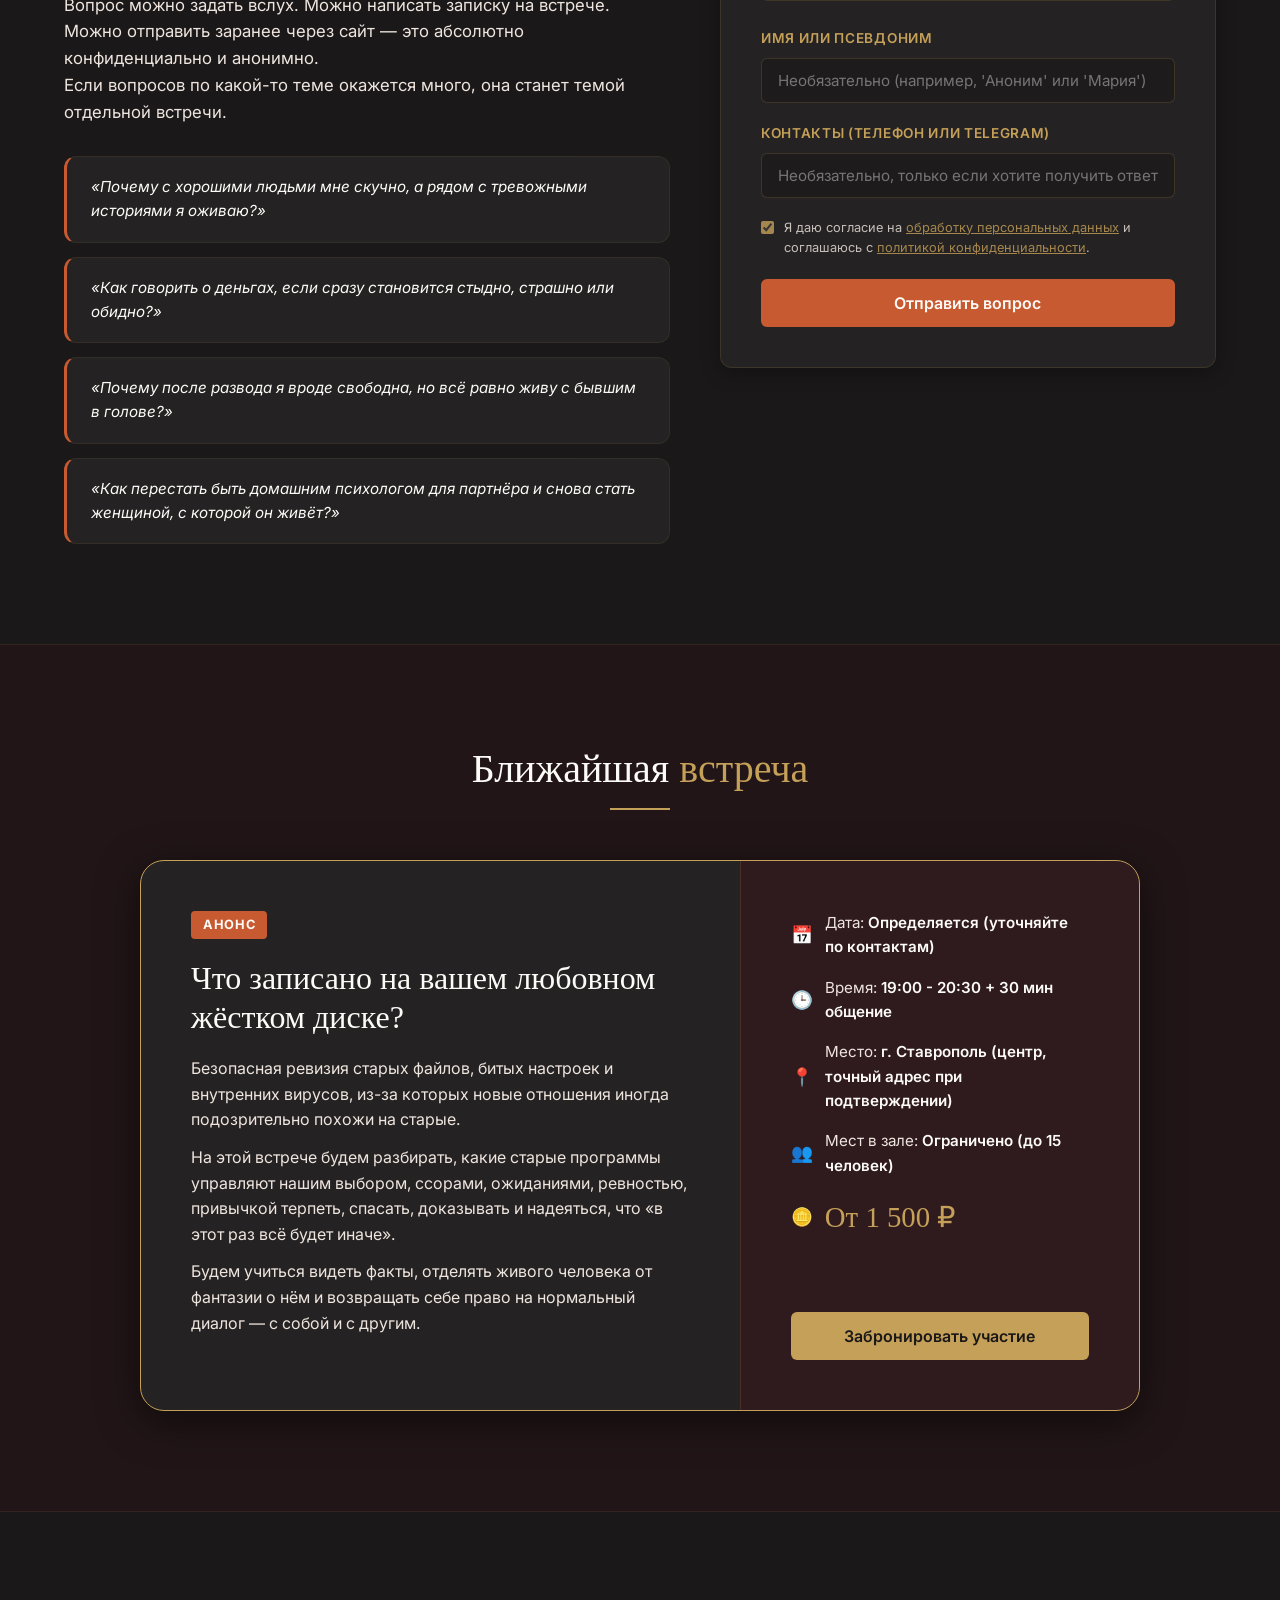
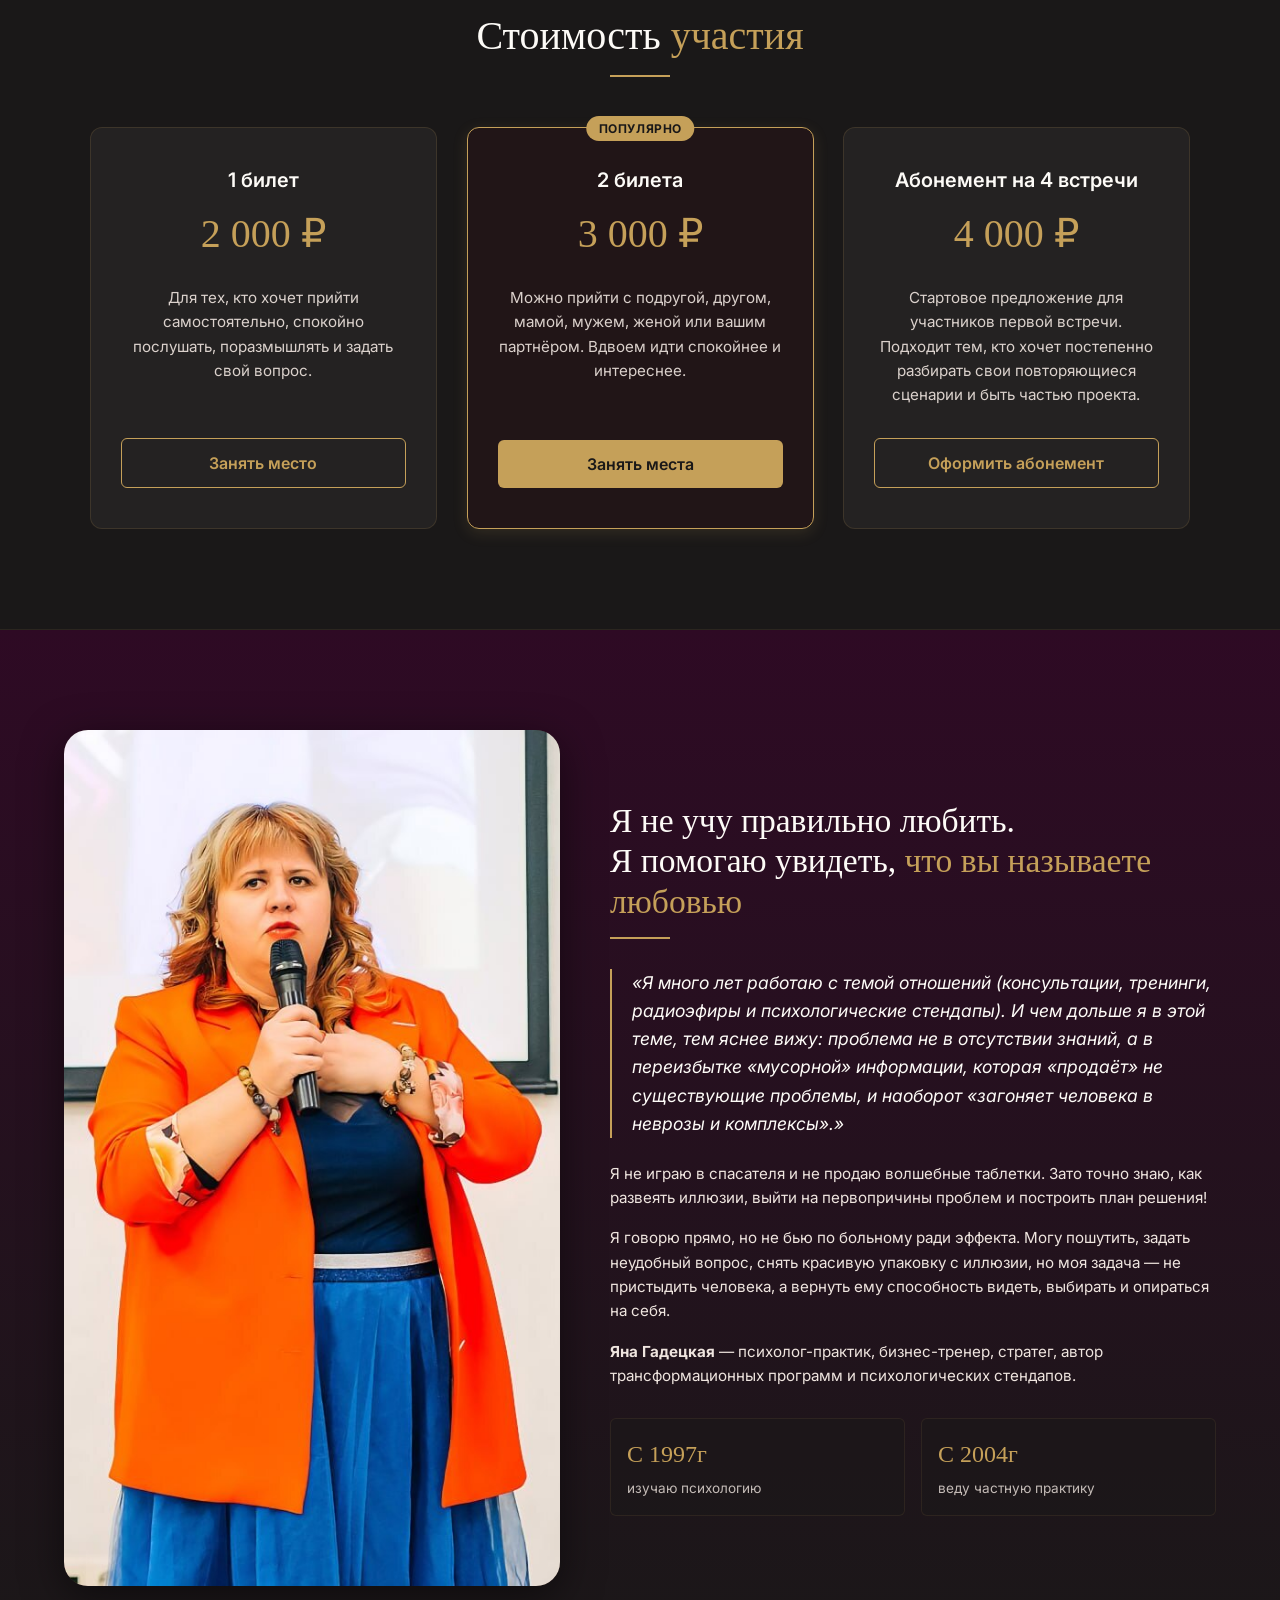
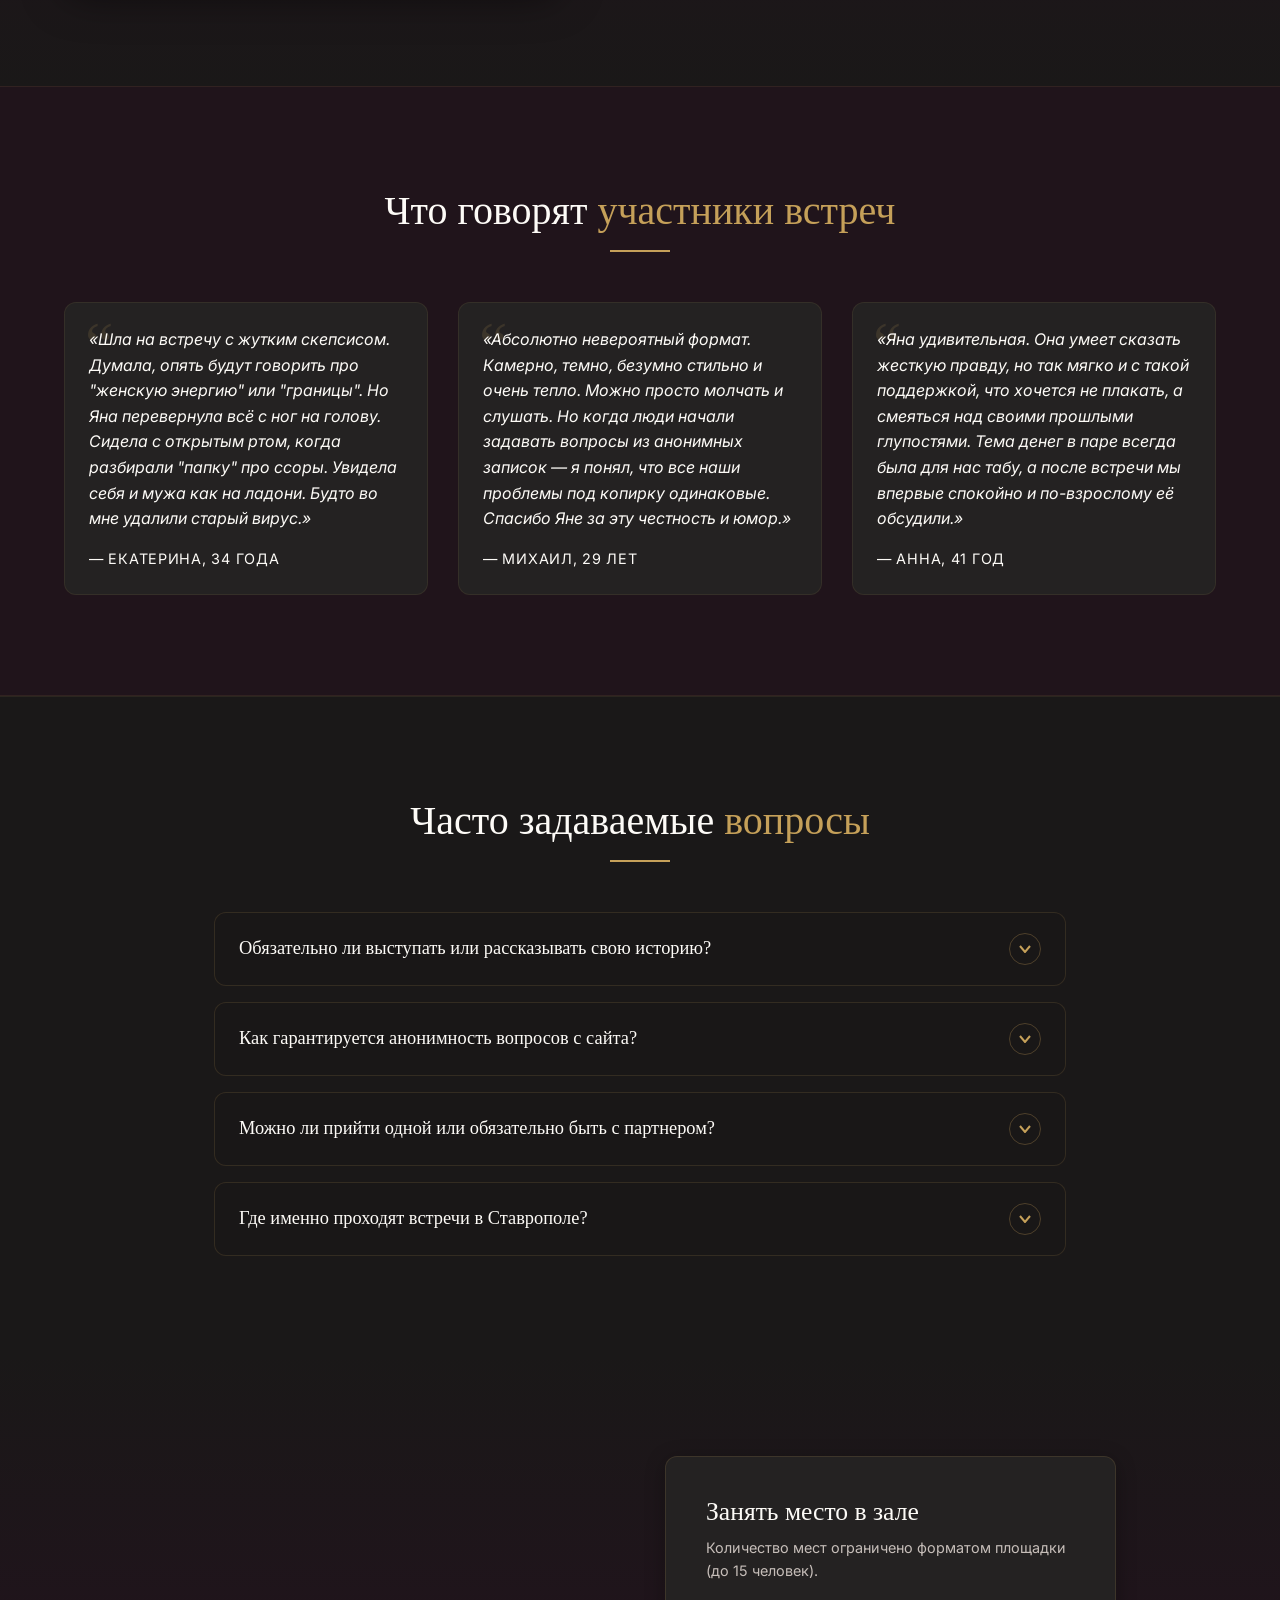
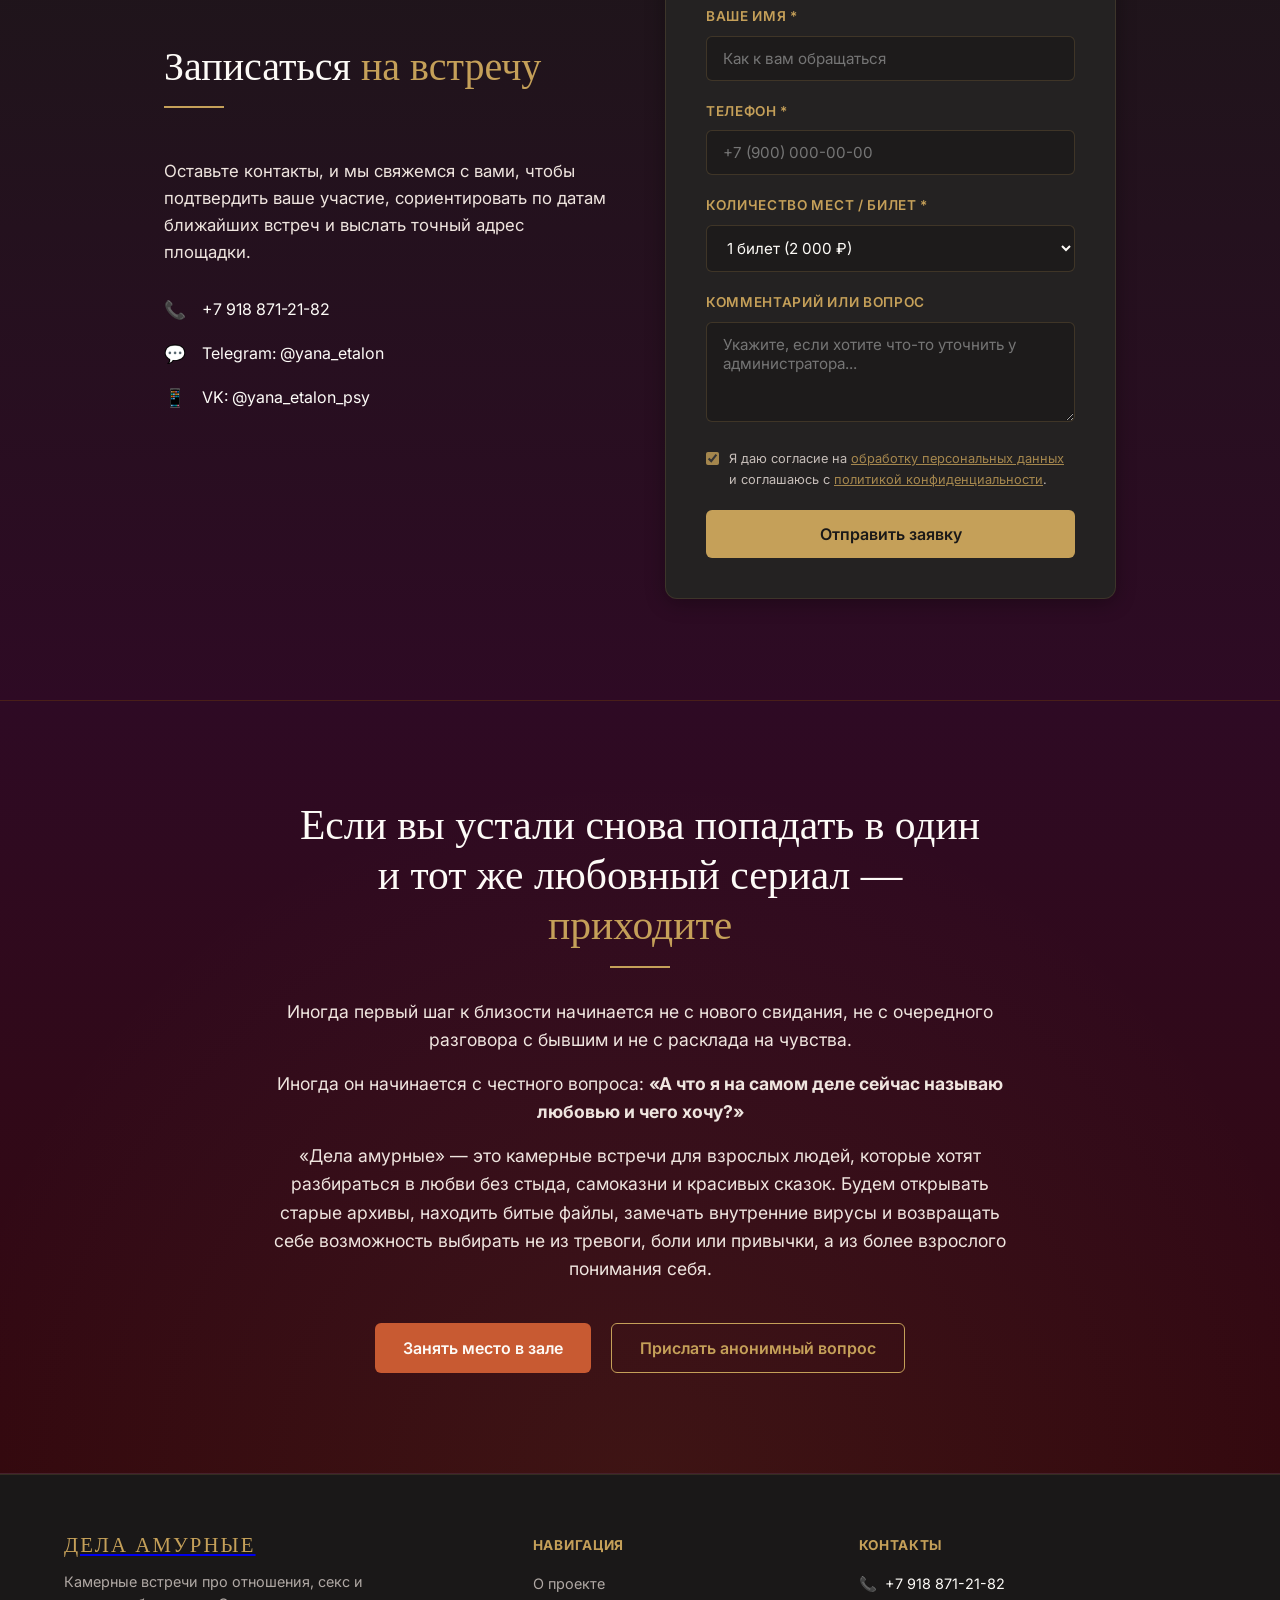
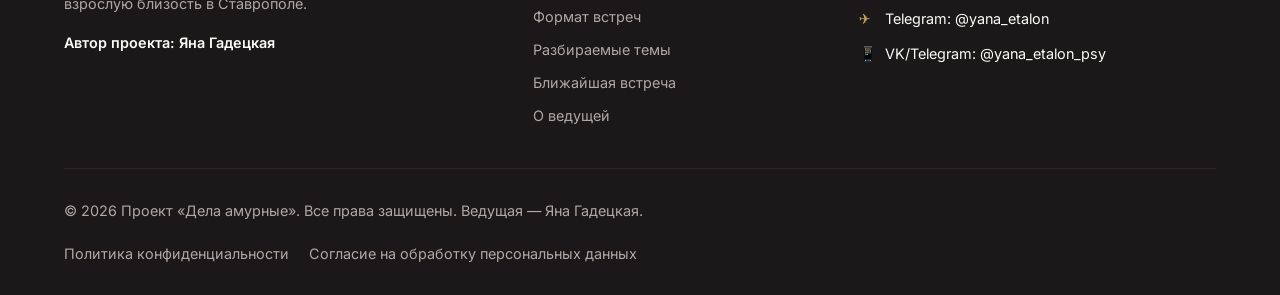
==== commit 7db9a587: "rduce menu items" ====
--- a/index.html
+++ b/index.html
@@ -40,8 +40,6 @@
                 <a href="#about" class="nav-link">О проекте</a>
                 <a href="#format" class="nav-link">Формат</a>
                 <a href="#folders" class="nav-link">Темы</a>
-                <a href="#next" class="nav-link">Ближайшая встреча</a>
-                <a href="#why-yana" class="nav-link">Почему Яна</a>
                 <a href="#questions" class="nav-link">Вопросы</a>
                 <a href="#booking" class="nav-link">Записаться</a>
             </nav>
@@ -65,8 +63,6 @@
         <a href="#about" class="mobile-nav-link">О проекте</a>
         <a href="#format" class="mobile-nav-link">Формат</a>
         <a href="#folders" class="mobile-nav-link">Темы</a>
-        <a href="#next" class="mobile-nav-link">Ближайшая встреча</a>
-        <a href="#why-yana" class="mobile-nav-link">Почему Яна</a>
         <a href="#questions" class="mobile-nav-link">Вопросы</a>
         <a href="#booking" class="mobile-nav-link">Записаться</a>
     </div>
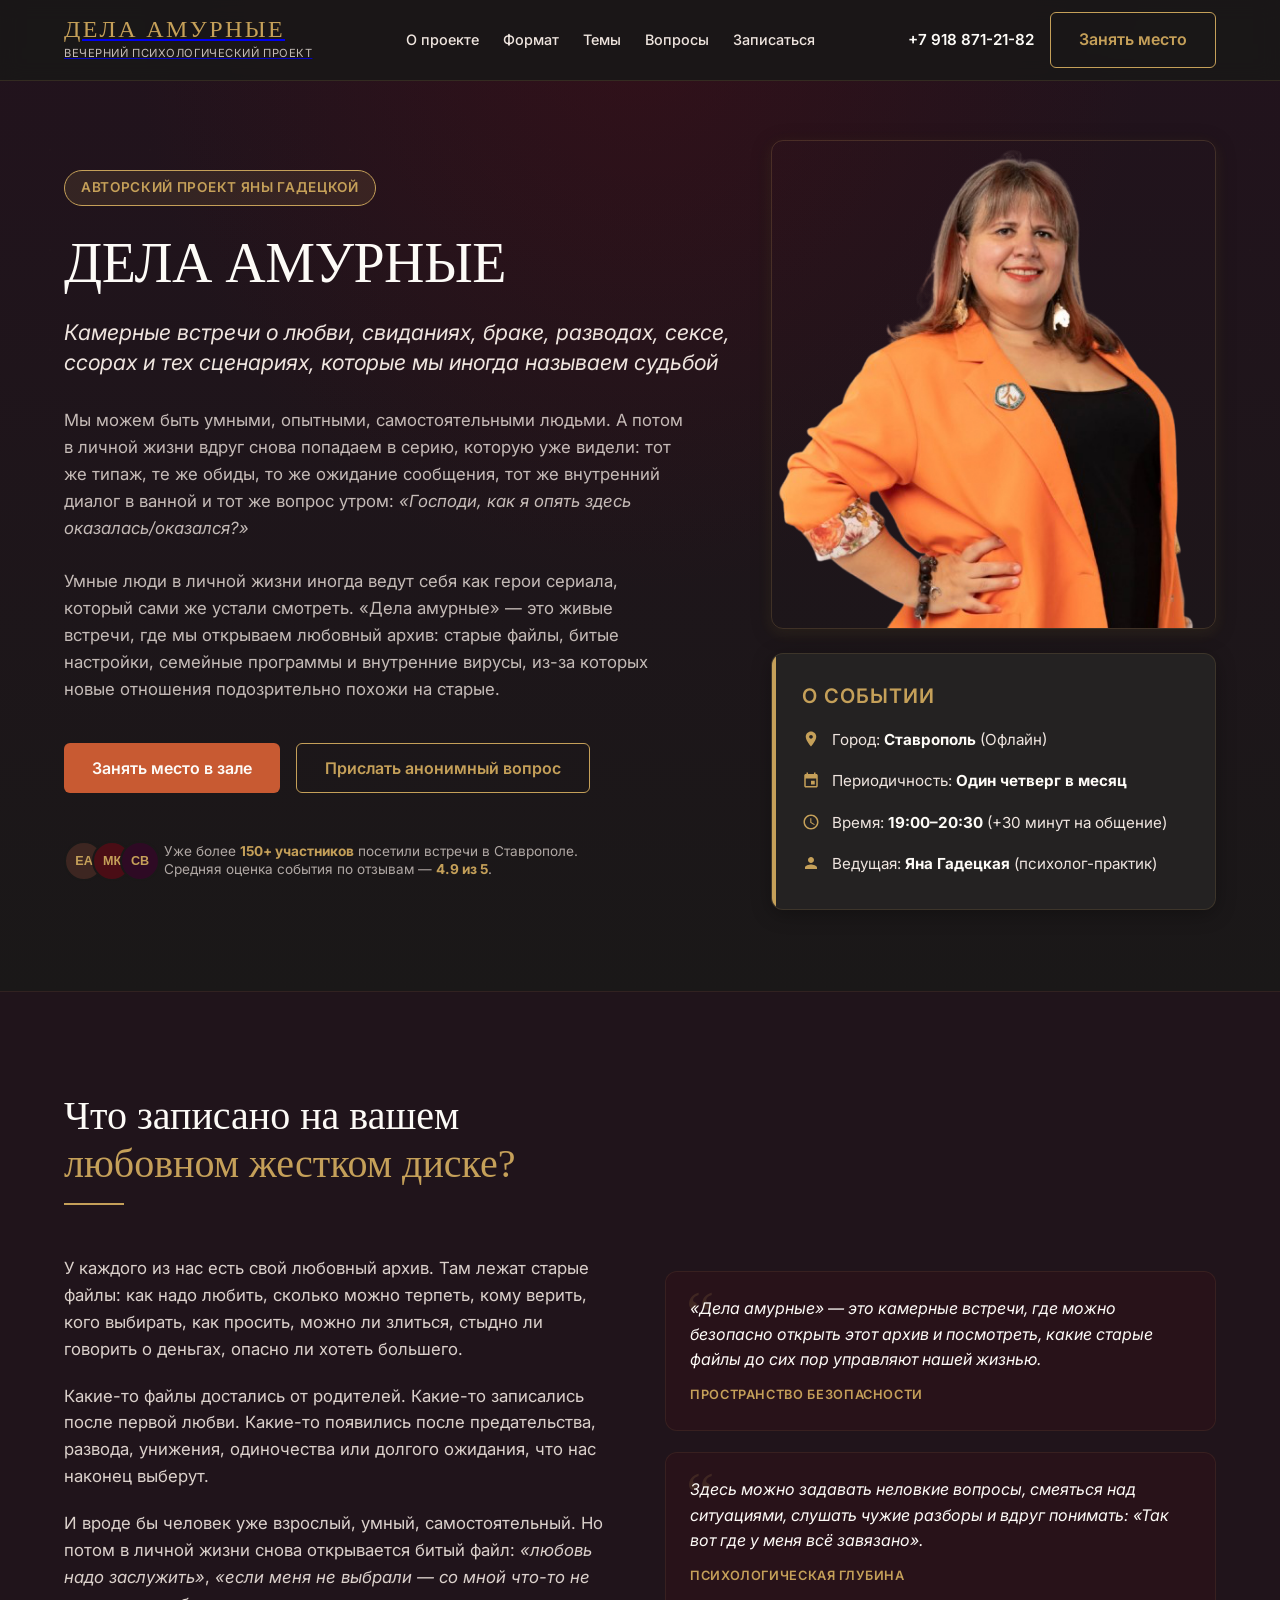
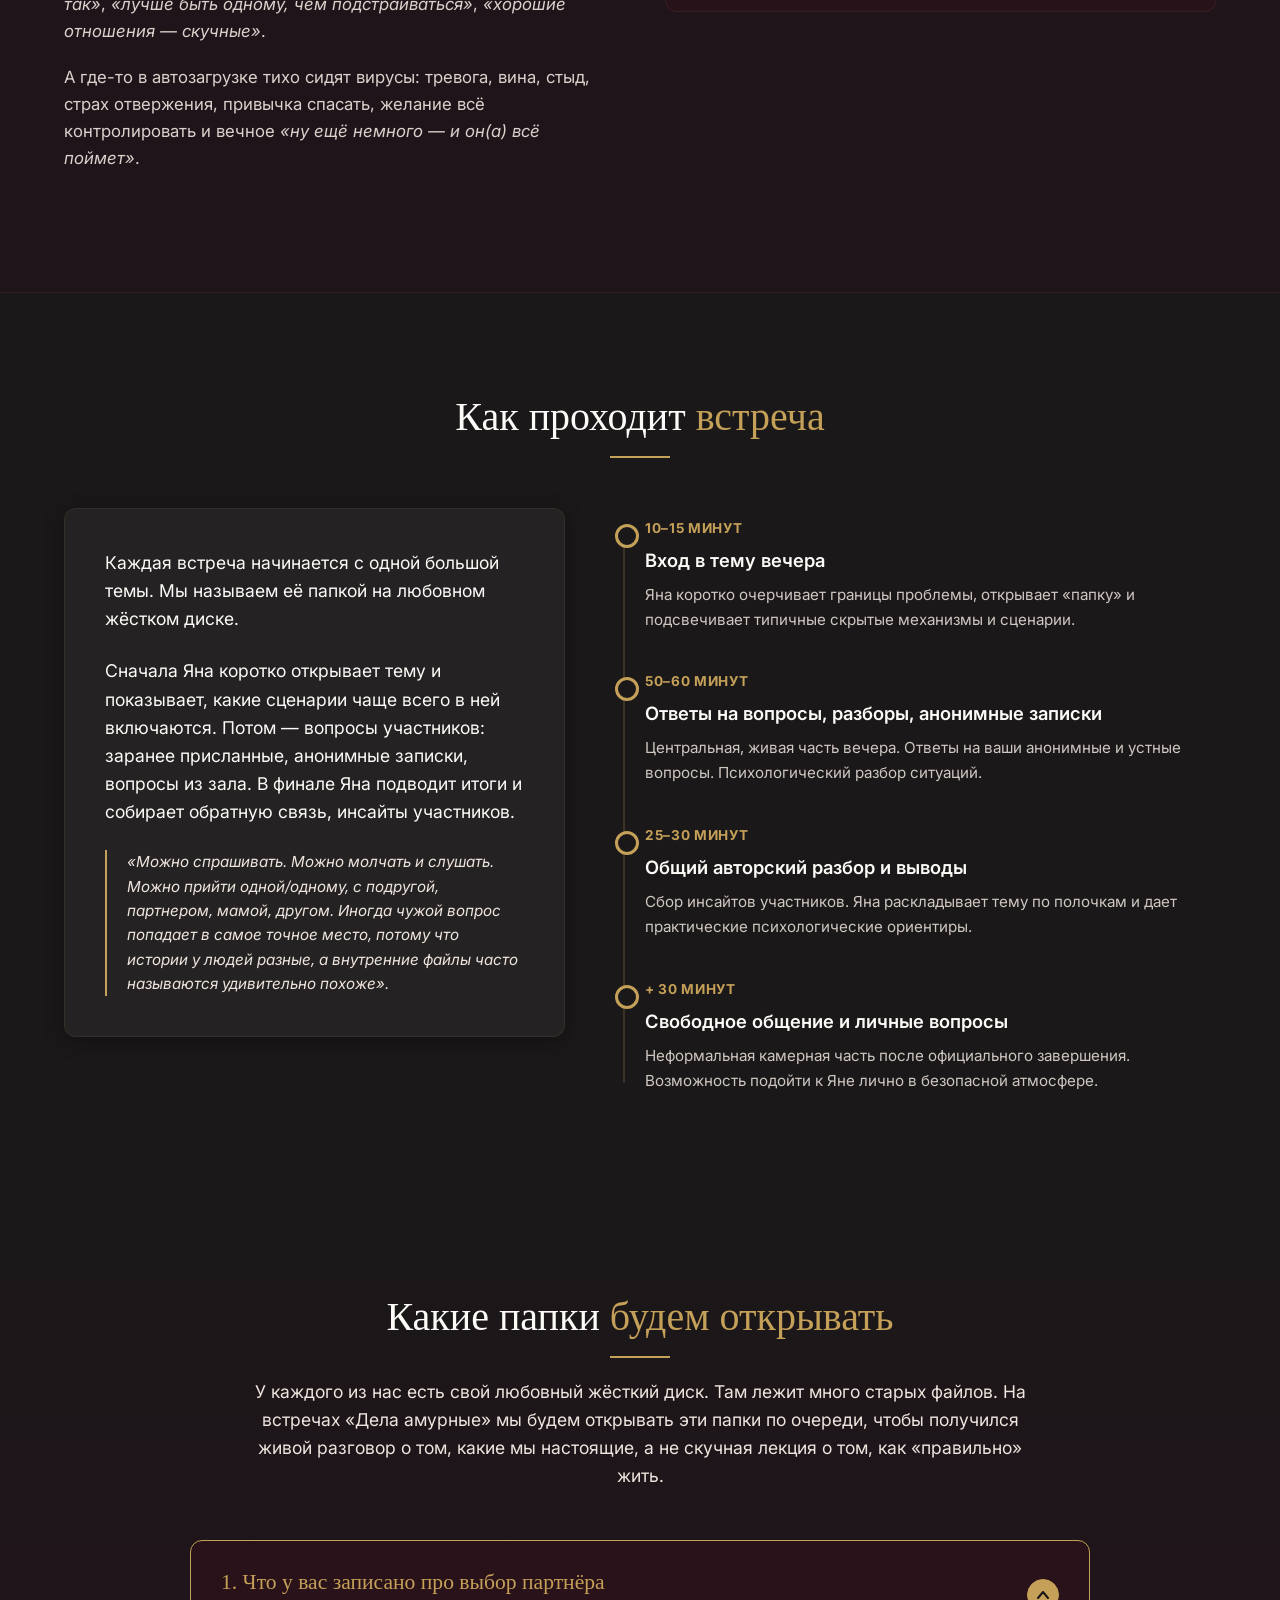
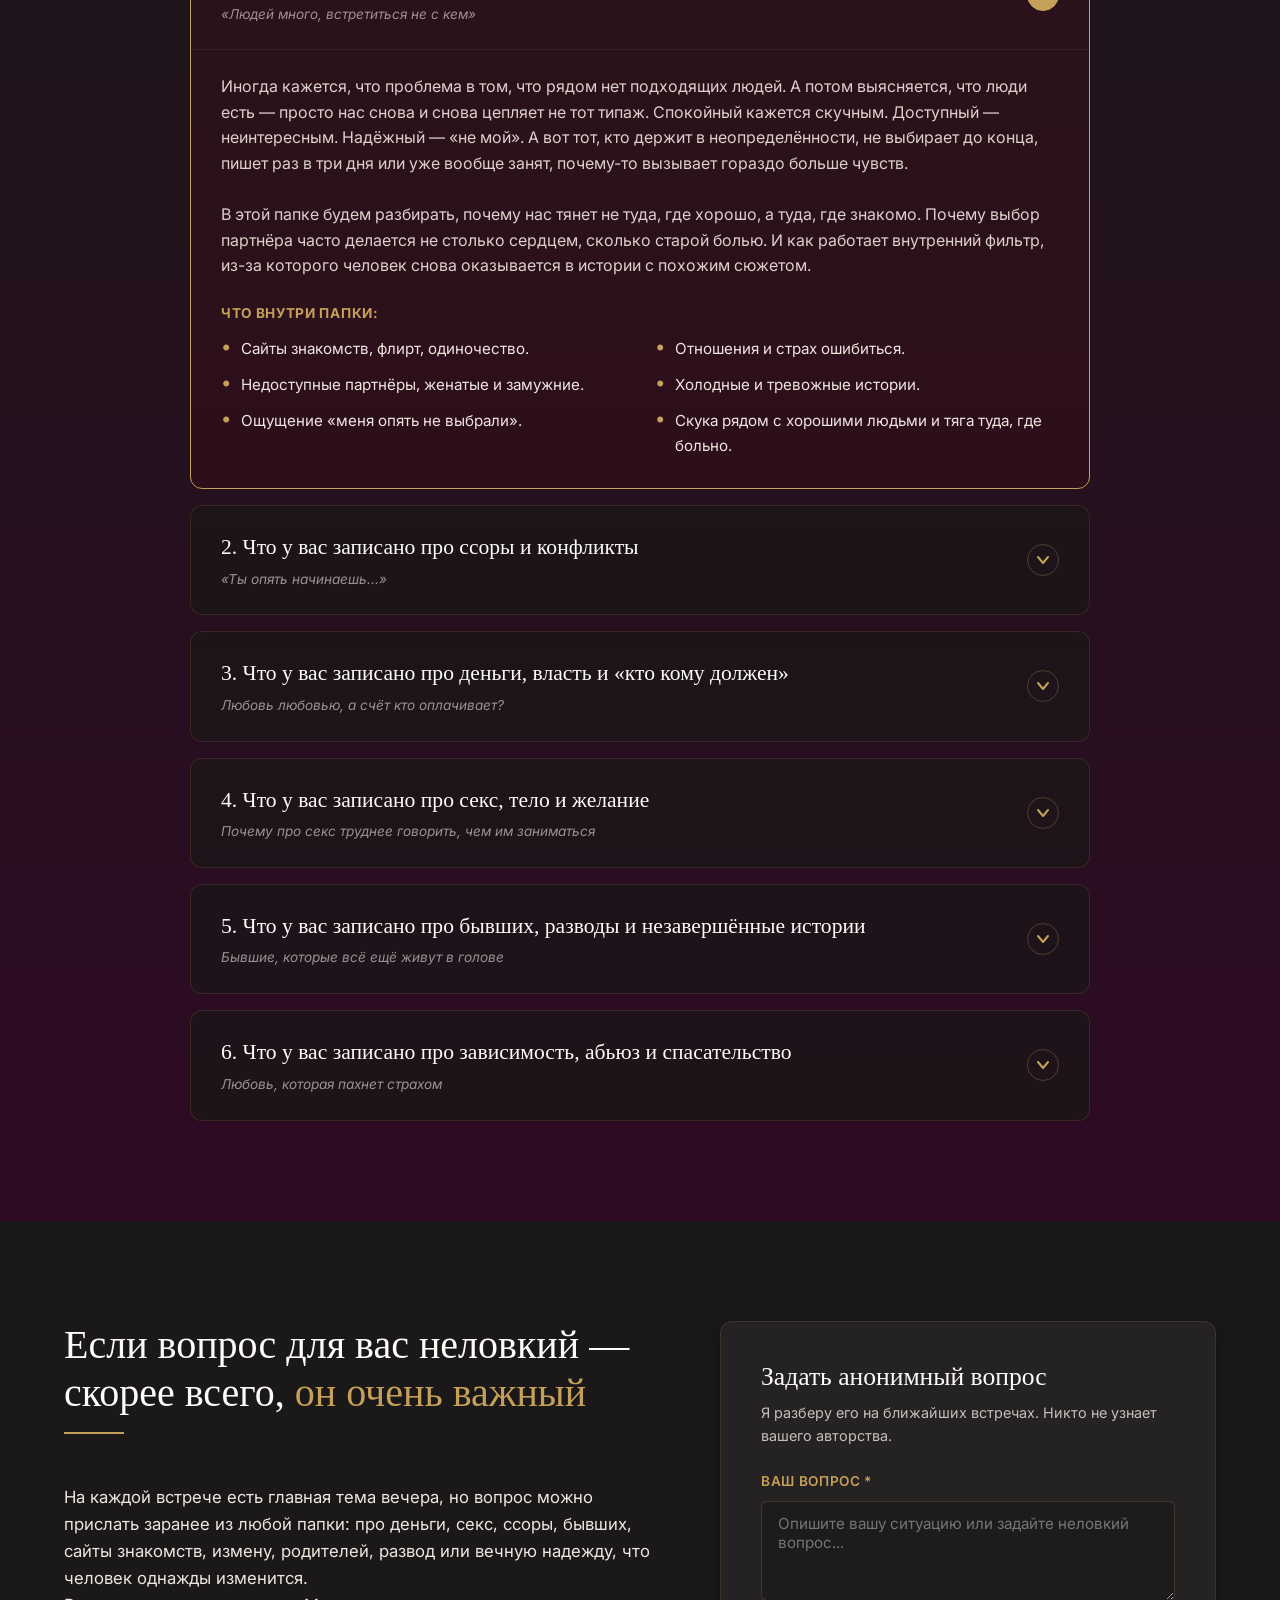
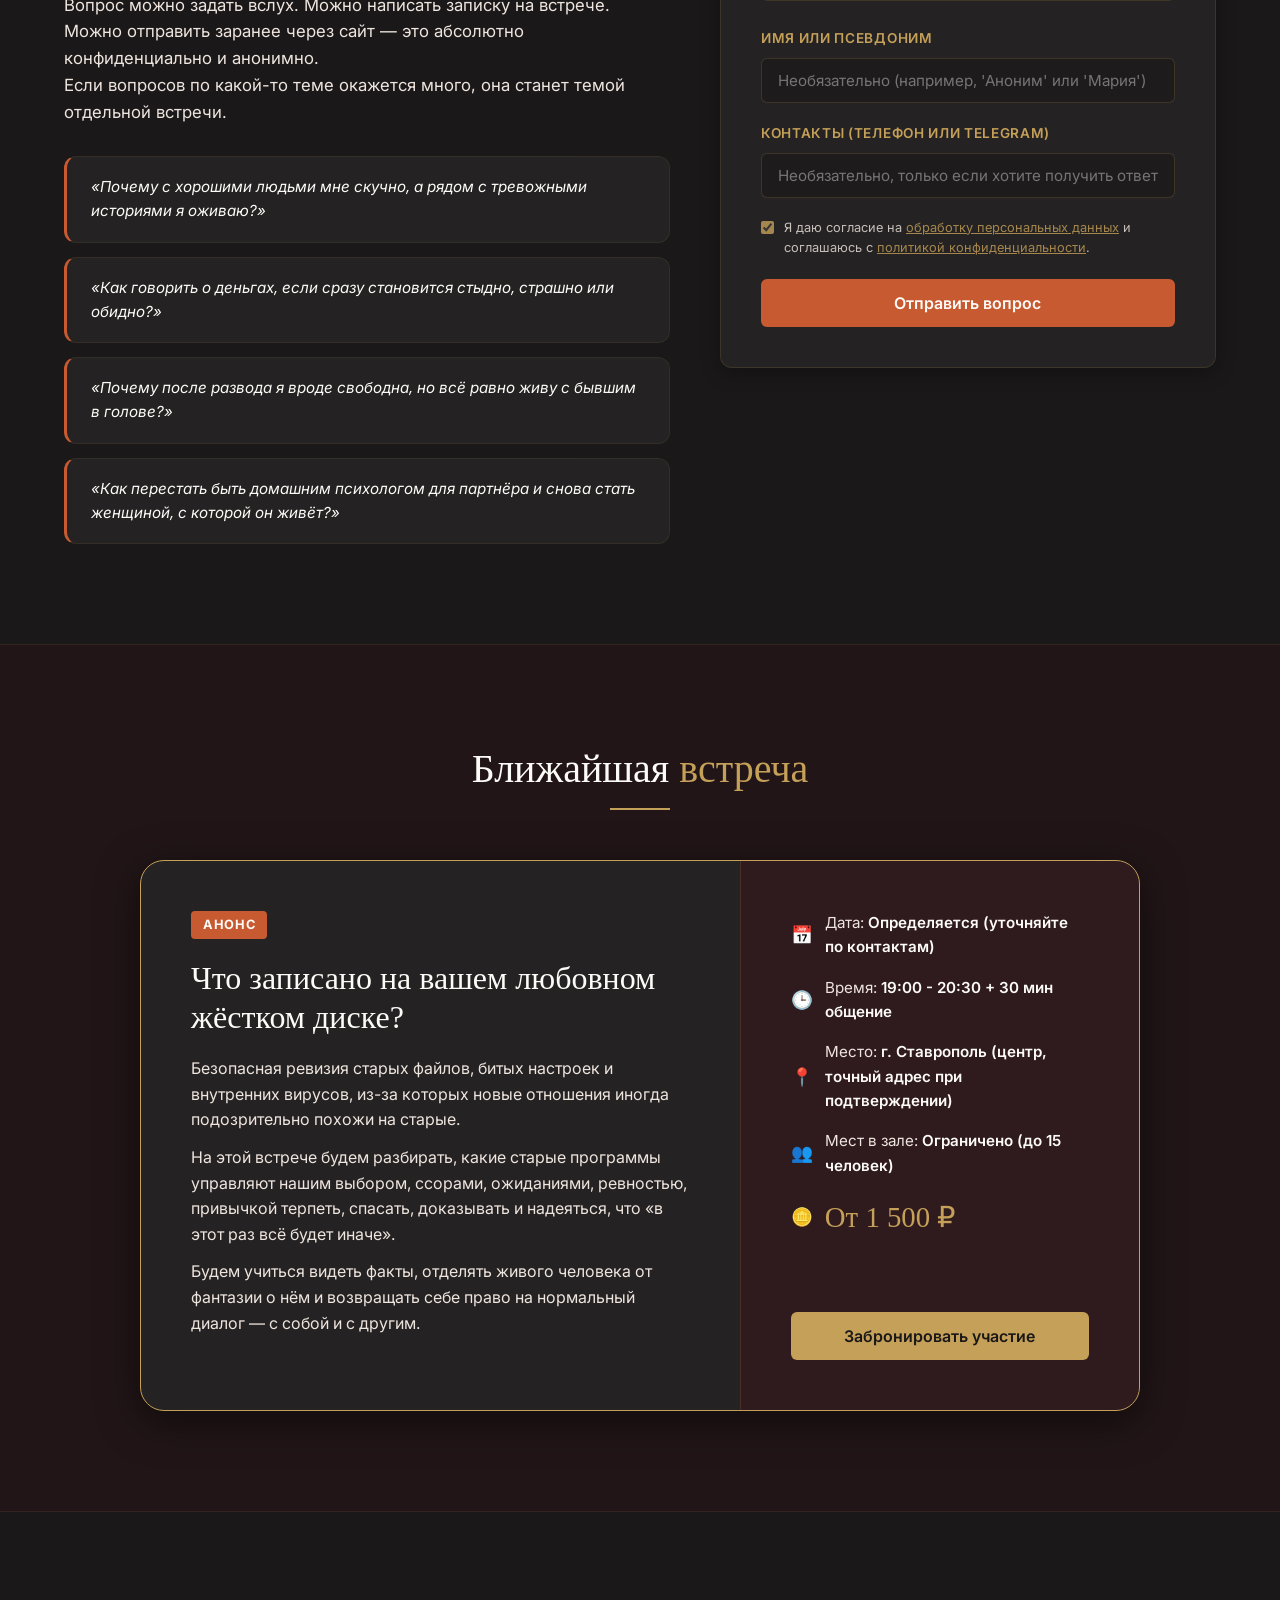
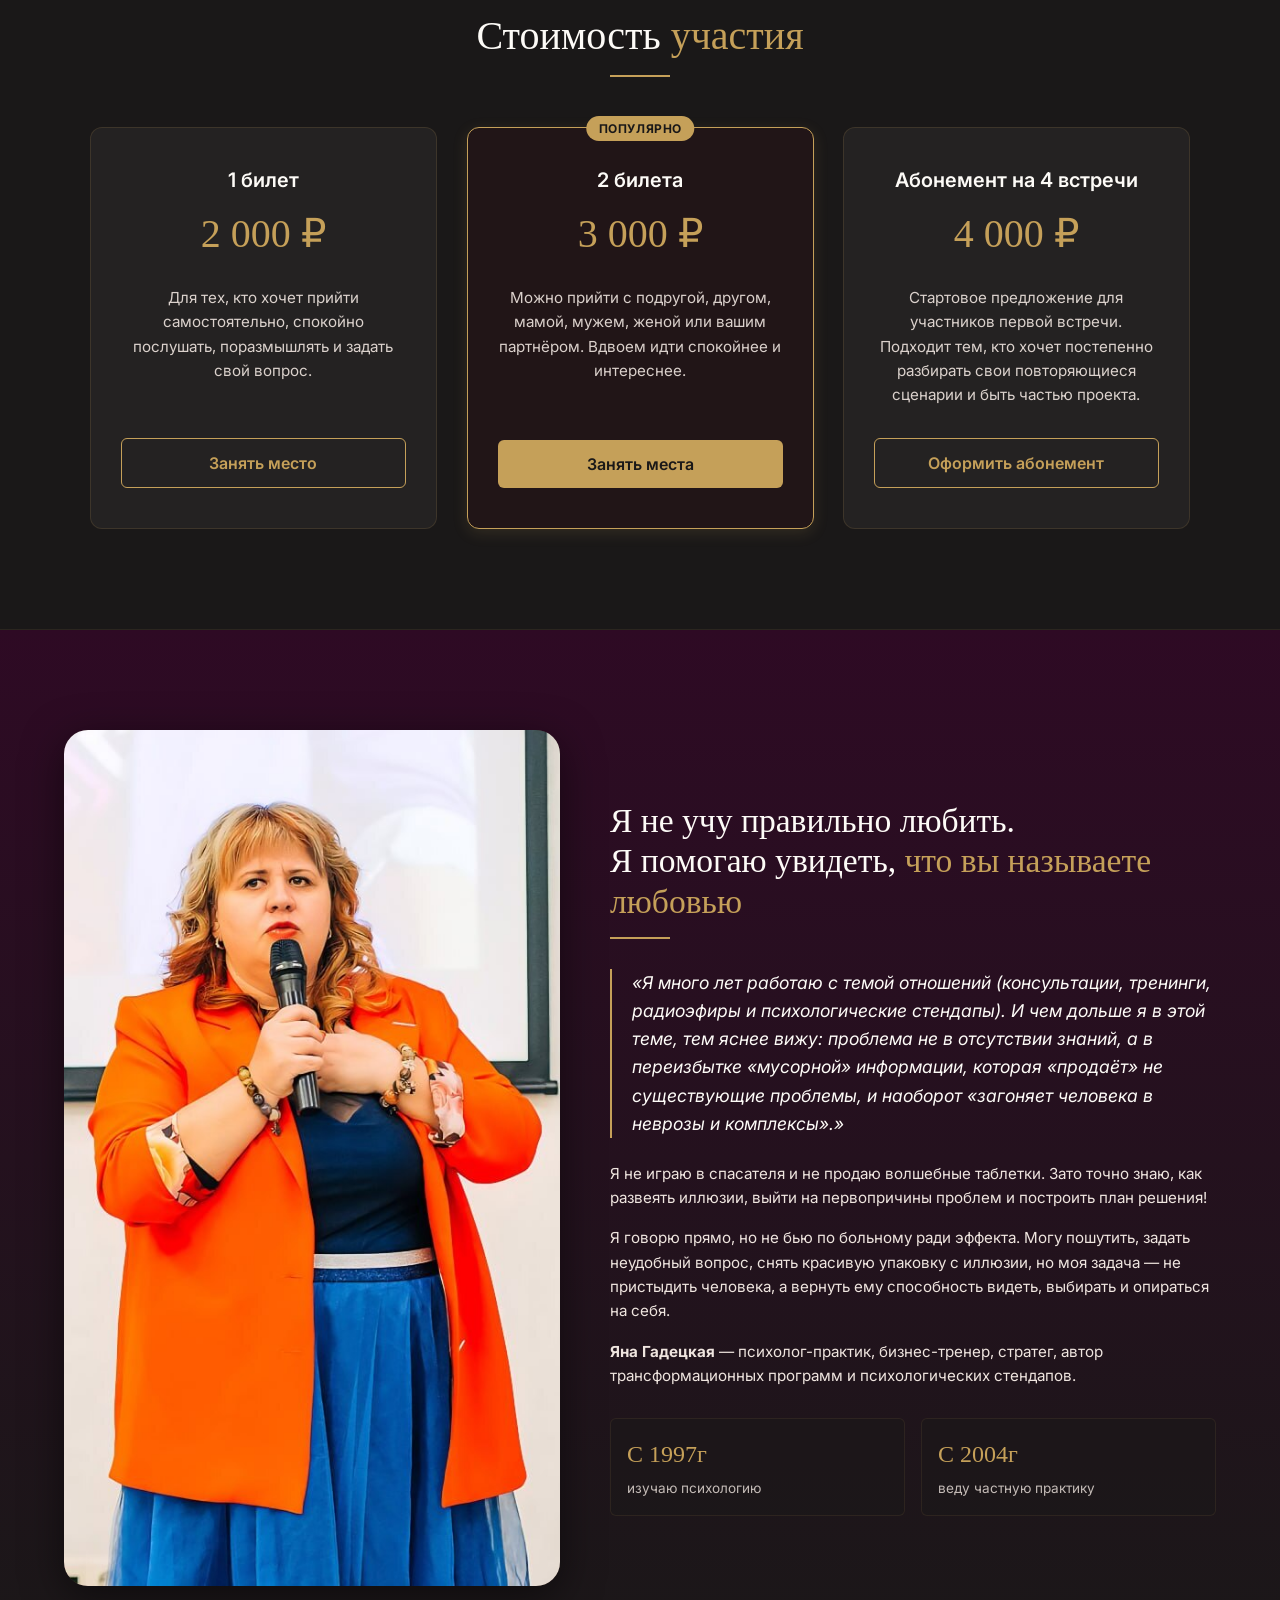
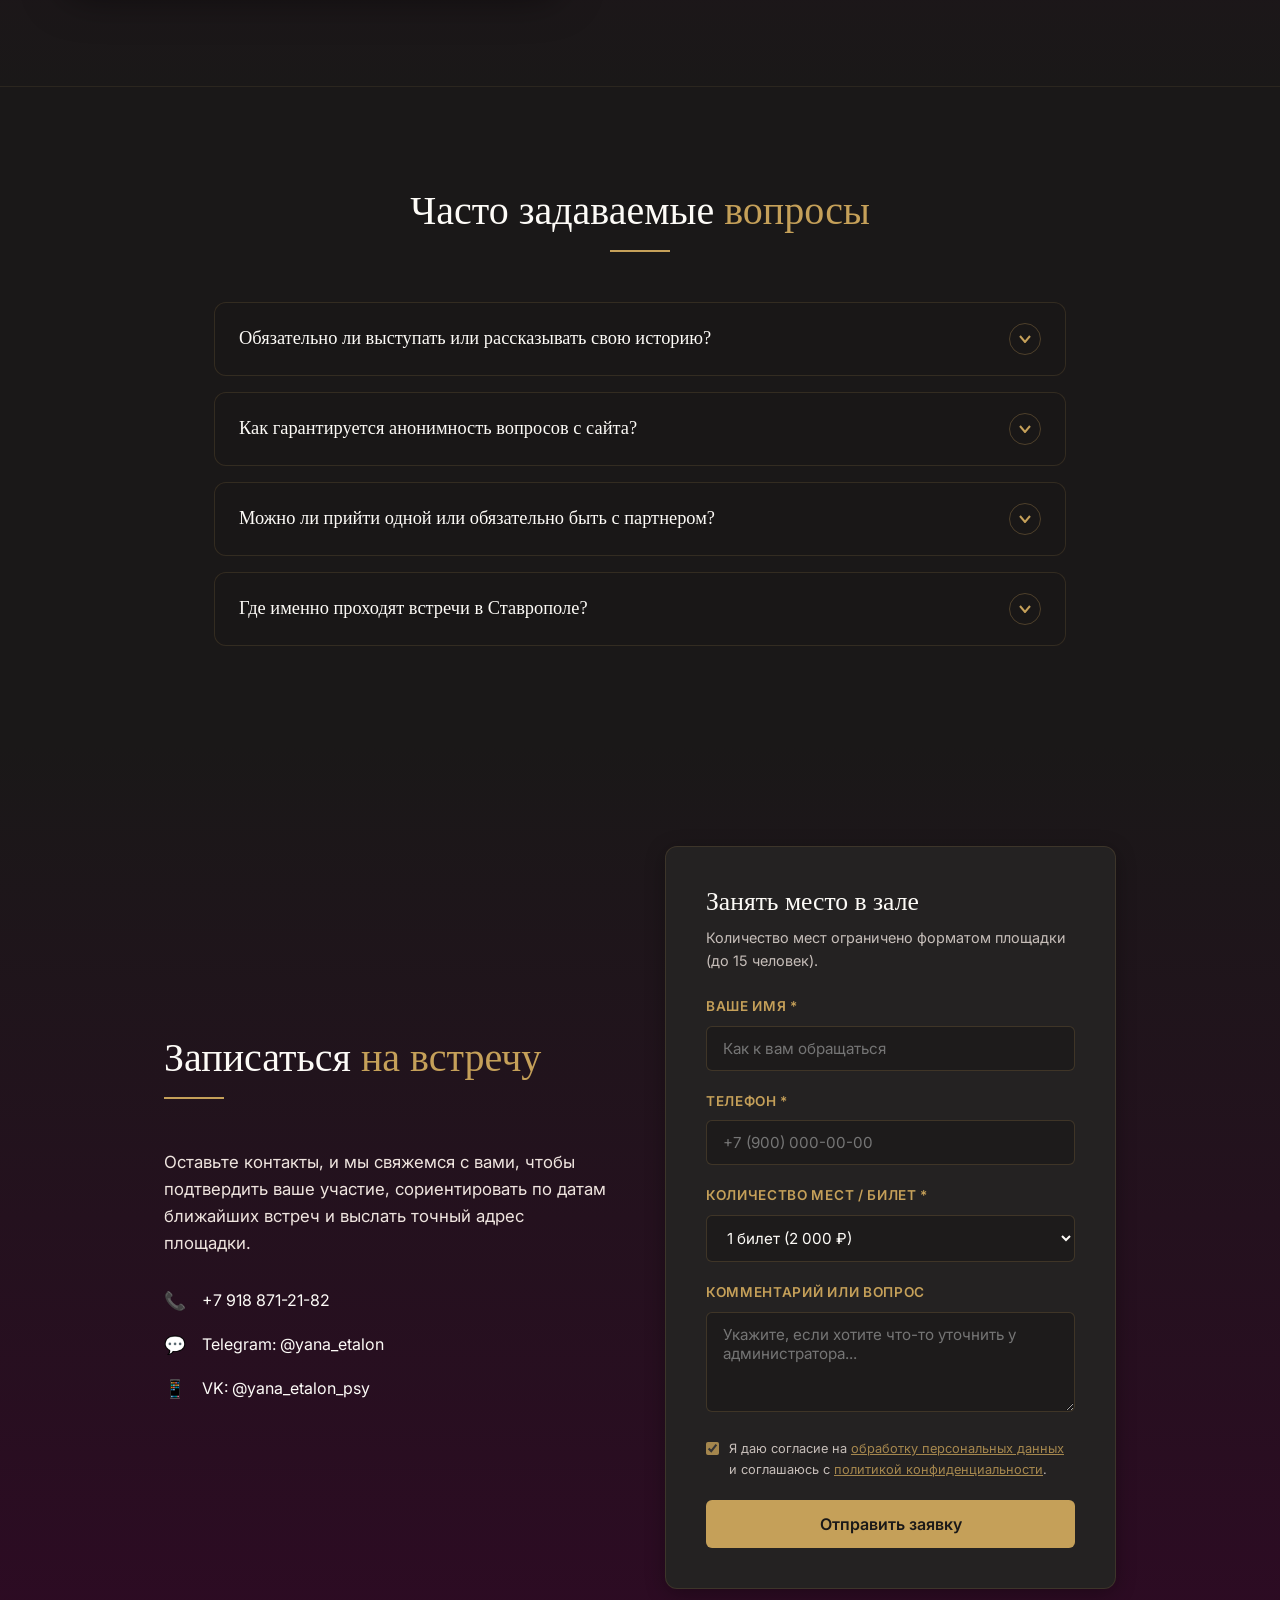
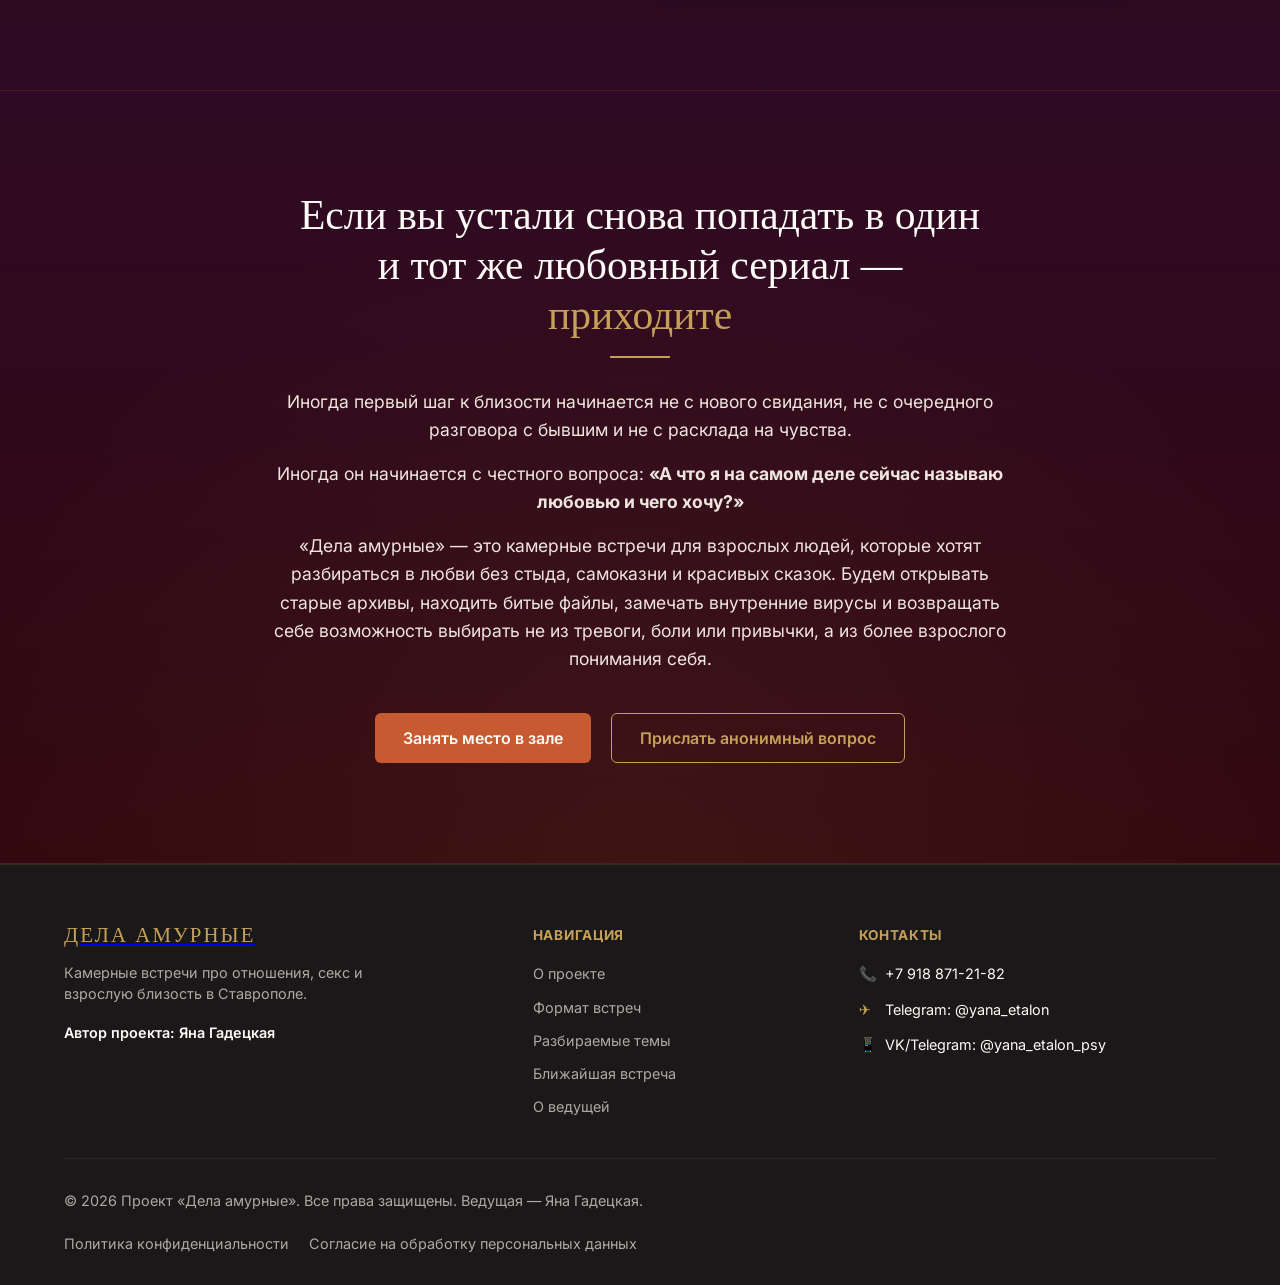
==== commit c4719d56: "remove clients" ====
--- a/index.html
+++ b/index.html
@@ -576,31 +576,6 @@
         </div>
     </section>
 
-    <!-- Элемент 8 (Тестимониалы/Отзывы) - Необходимый элемент 11-элементной структуры -->
-    <section class="disk-section">
-        <div class="container">
-            <h2 class="reveal reveal-up">Что говорят <span>участники встреч</span></h2>
-            <div style="display: grid; grid-template-columns: repeat(auto-fit, minmax(280px, 1fr)); gap: 30px; margin-top: 40px;">
-                
-                <div class="disk-quote reveal reveal-up" style="background-color: var(--color-graphite-light);">
-                    <div class="disk-quote-text">«Шла на встречу с жутким скепсисом. Думала, опять будут говорить про "женскую энергию" или "границы". Но Яна перевернула всё с ног на голову. Сидела с открытым ртом, когда разбирали "папку" про ссоры. Увидела себя и мужа как на ладони. Будто во мне удалили старый вирус.»</div>
-                    <span class="disk-quote-tag" style="display: block; margin-top: 15px; color: var(--color-cream); font-weight: normal; font-size: 0.9rem;">— Екатерина, 34 года</span>
-                </div>
-
-                <div class="disk-quote reveal reveal-up delay-100" style="background-color: var(--color-graphite-light);">
-                    <div class="disk-quote-text">«Абсолютно невероятный формат. Камерно, темно, безумно стильно и очень тепло. Можно просто молчать и слушать. Но когда люди начали задавать вопросы из анонимных записок — я понял, что все наши проблемы под копирку одинаковые. Спасибо Яне за эту честность и юмор.»</div>
-                    <span class="disk-quote-tag" style="display: block; margin-top: 15px; color: var(--color-cream); font-weight: normal; font-size: 0.9rem;">— Михаил, 29 лет</span>
-                </div>
-
-                <div class="disk-quote reveal reveal-up delay-200" style="background-color: var(--color-graphite-light);">
-                    <div class="disk-quote-text">«Яна удивительная. Она умеет сказать жесткую правду, но так мягко и с такой поддержкой, что хочется не плакать, а смеяться над своими прошлыми глупостями. Тема денег в паре всегда была для нас табу, а после встречи мы впервые спокойно и по-взрослому её обсудили.»</div>
-                    <span class="disk-quote-tag" style="display: block; margin-top: 15px; color: var(--color-cream); font-weight: normal; font-size: 0.9rem;">— Анна, 41 год</span>
-                </div>
-
-            </div>
-        </div>
-    </section>
-
     <!-- FAQ секция (Элемент 9 структуры) -->
     <section class="questions-section" style="border-top: 1px solid rgba(197, 160, 89, 0.1);">
         <div class="container" style="max-width: 900px;">
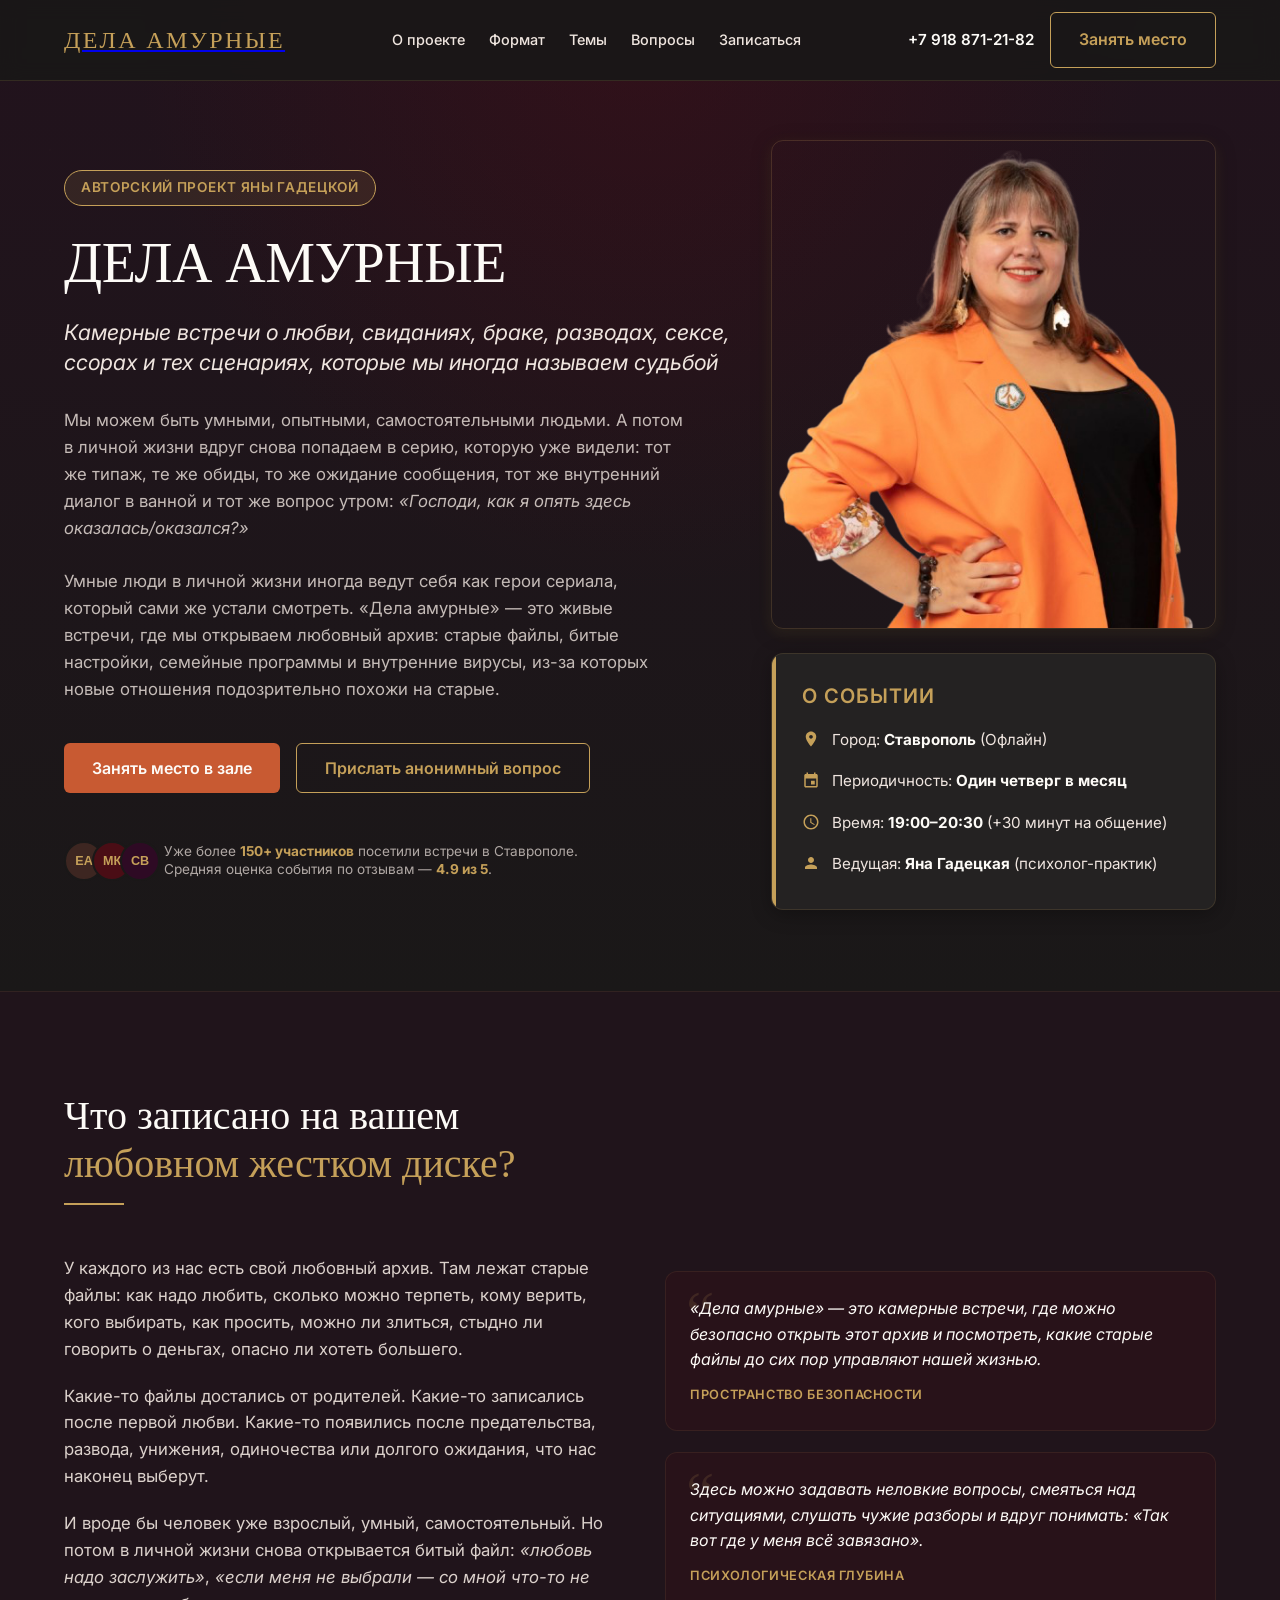
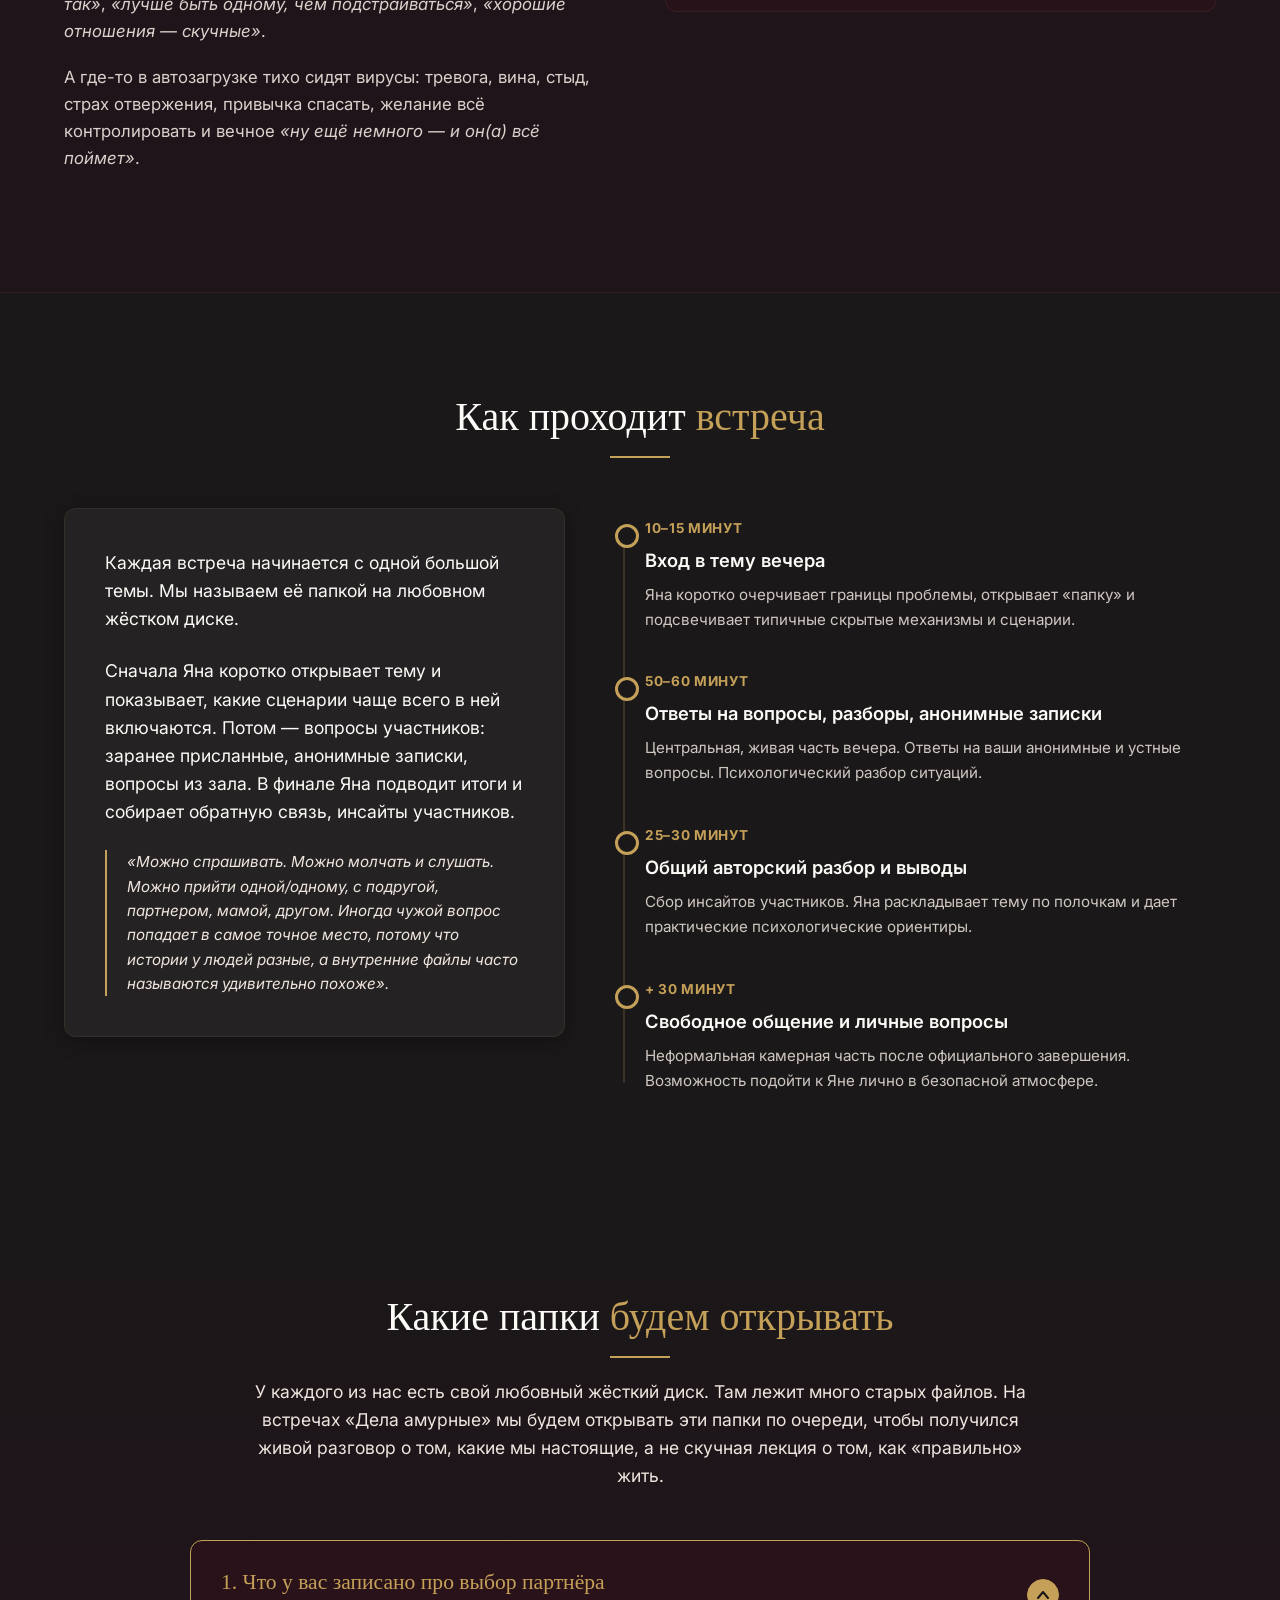
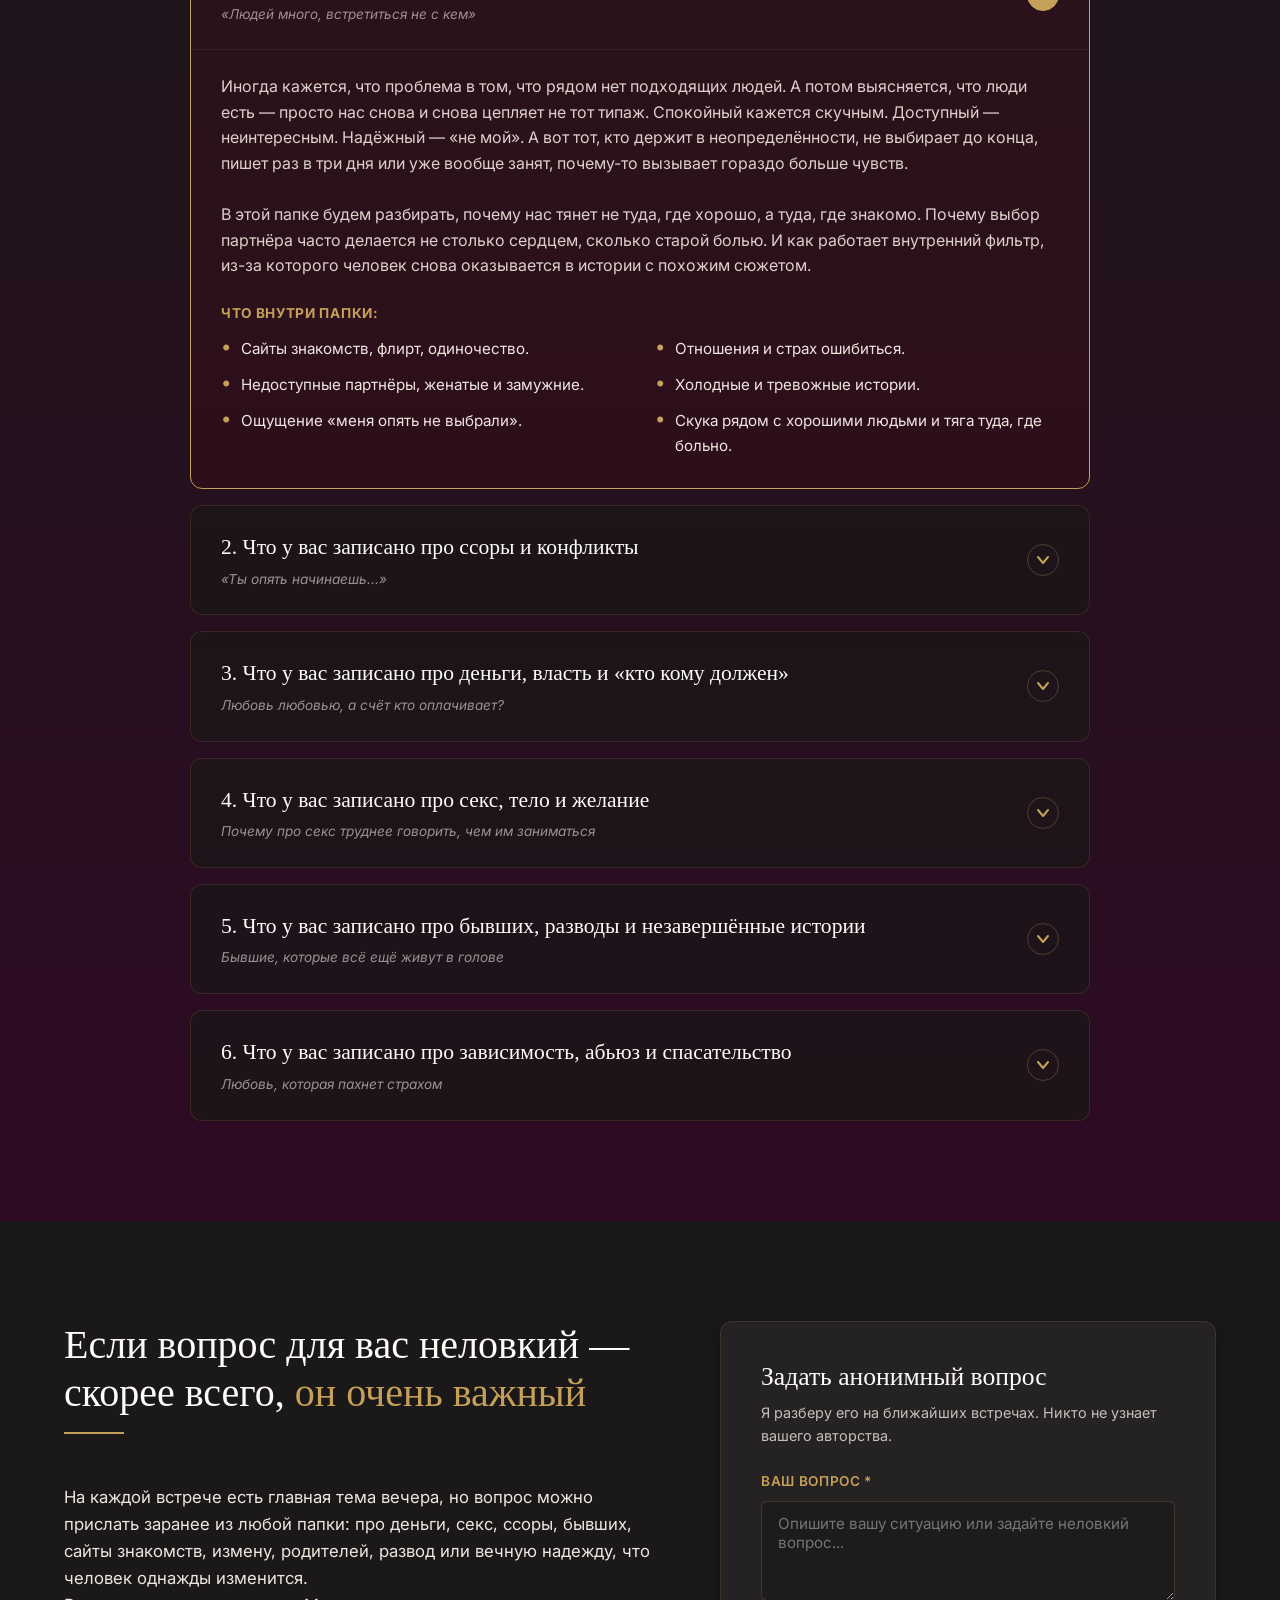
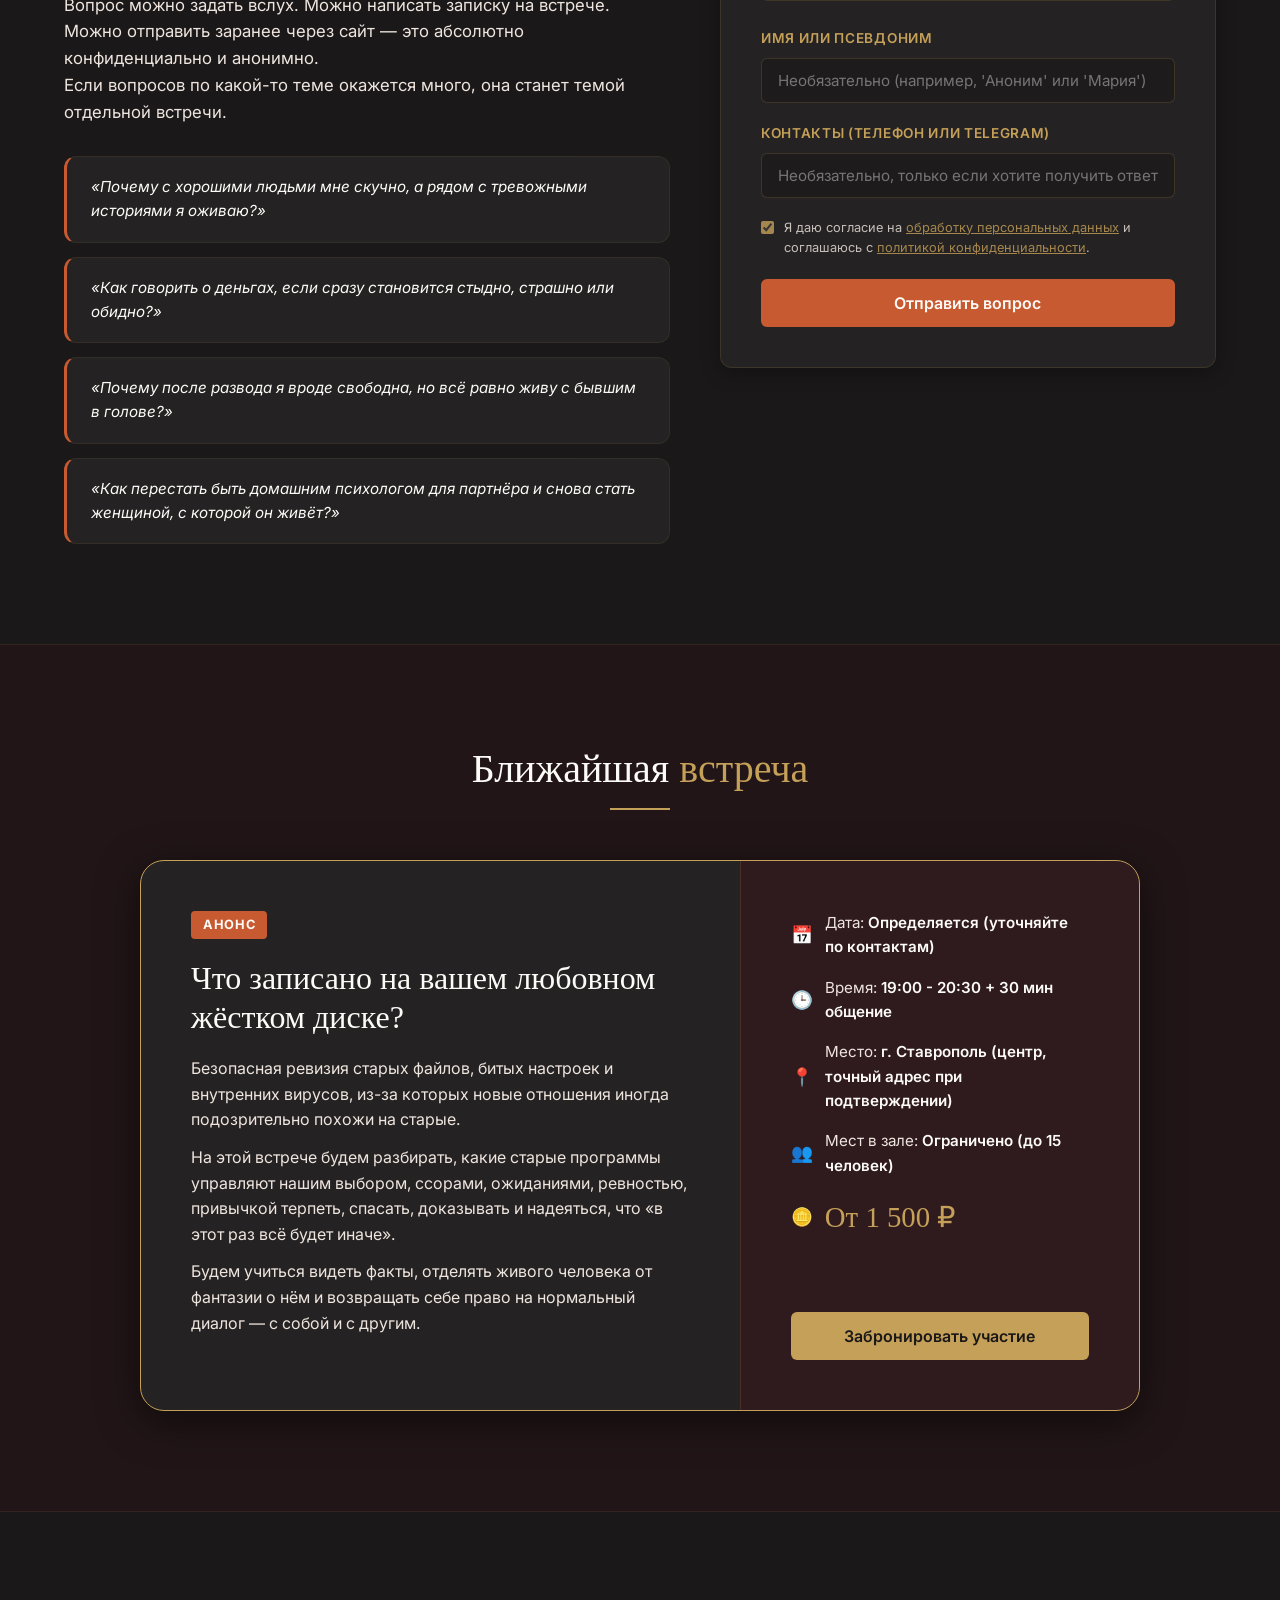
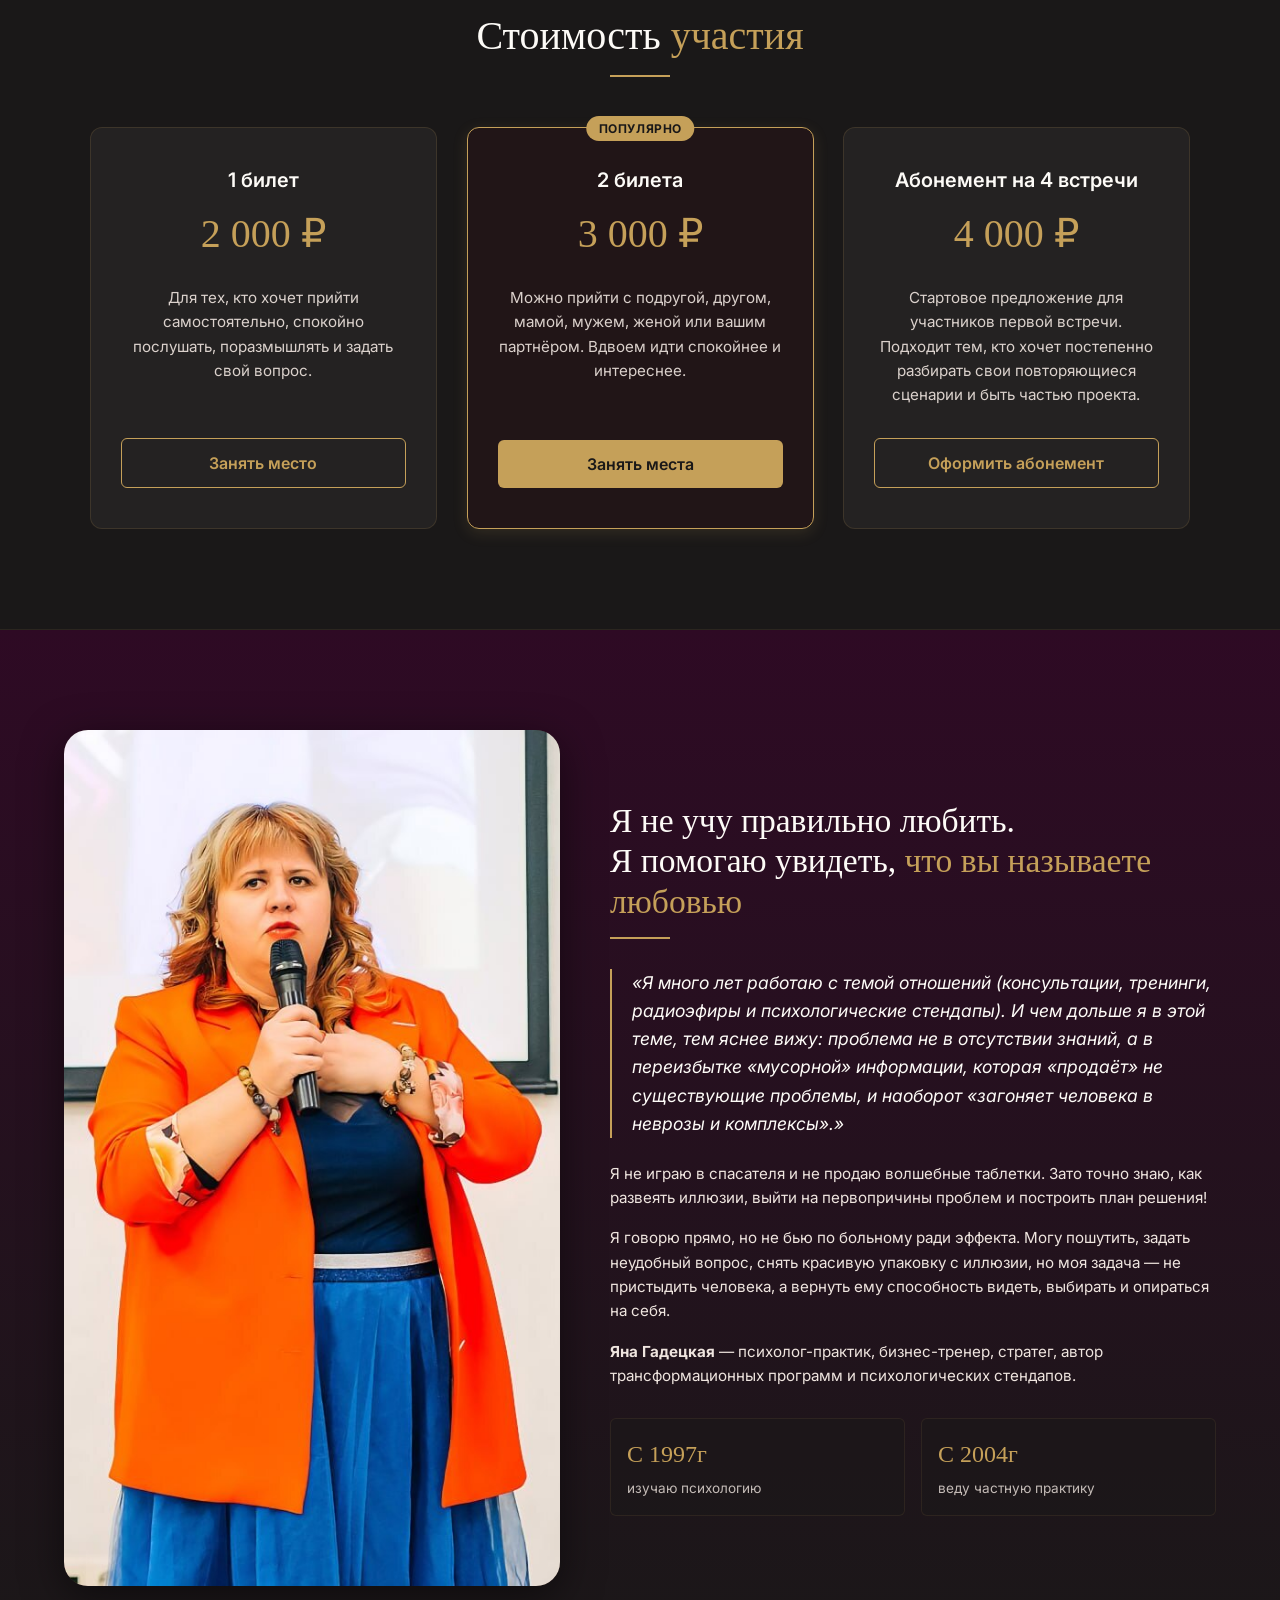
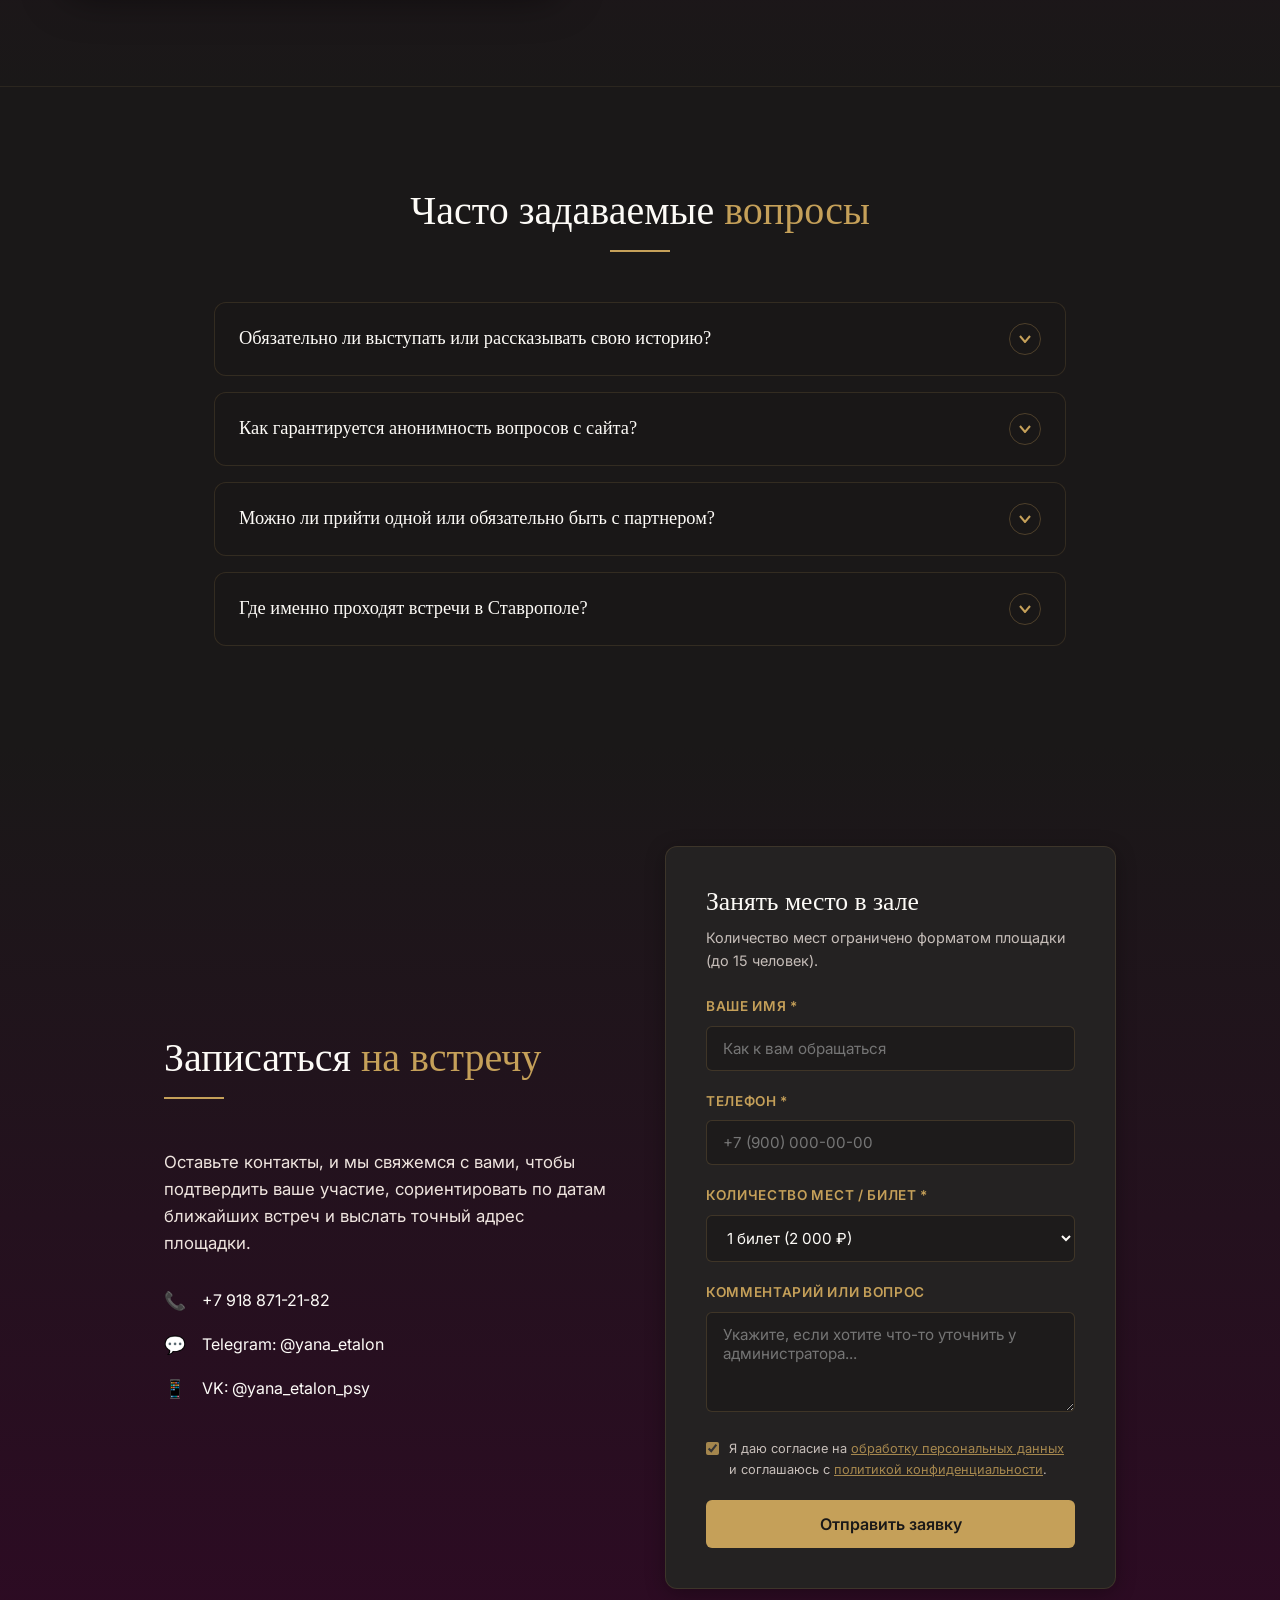
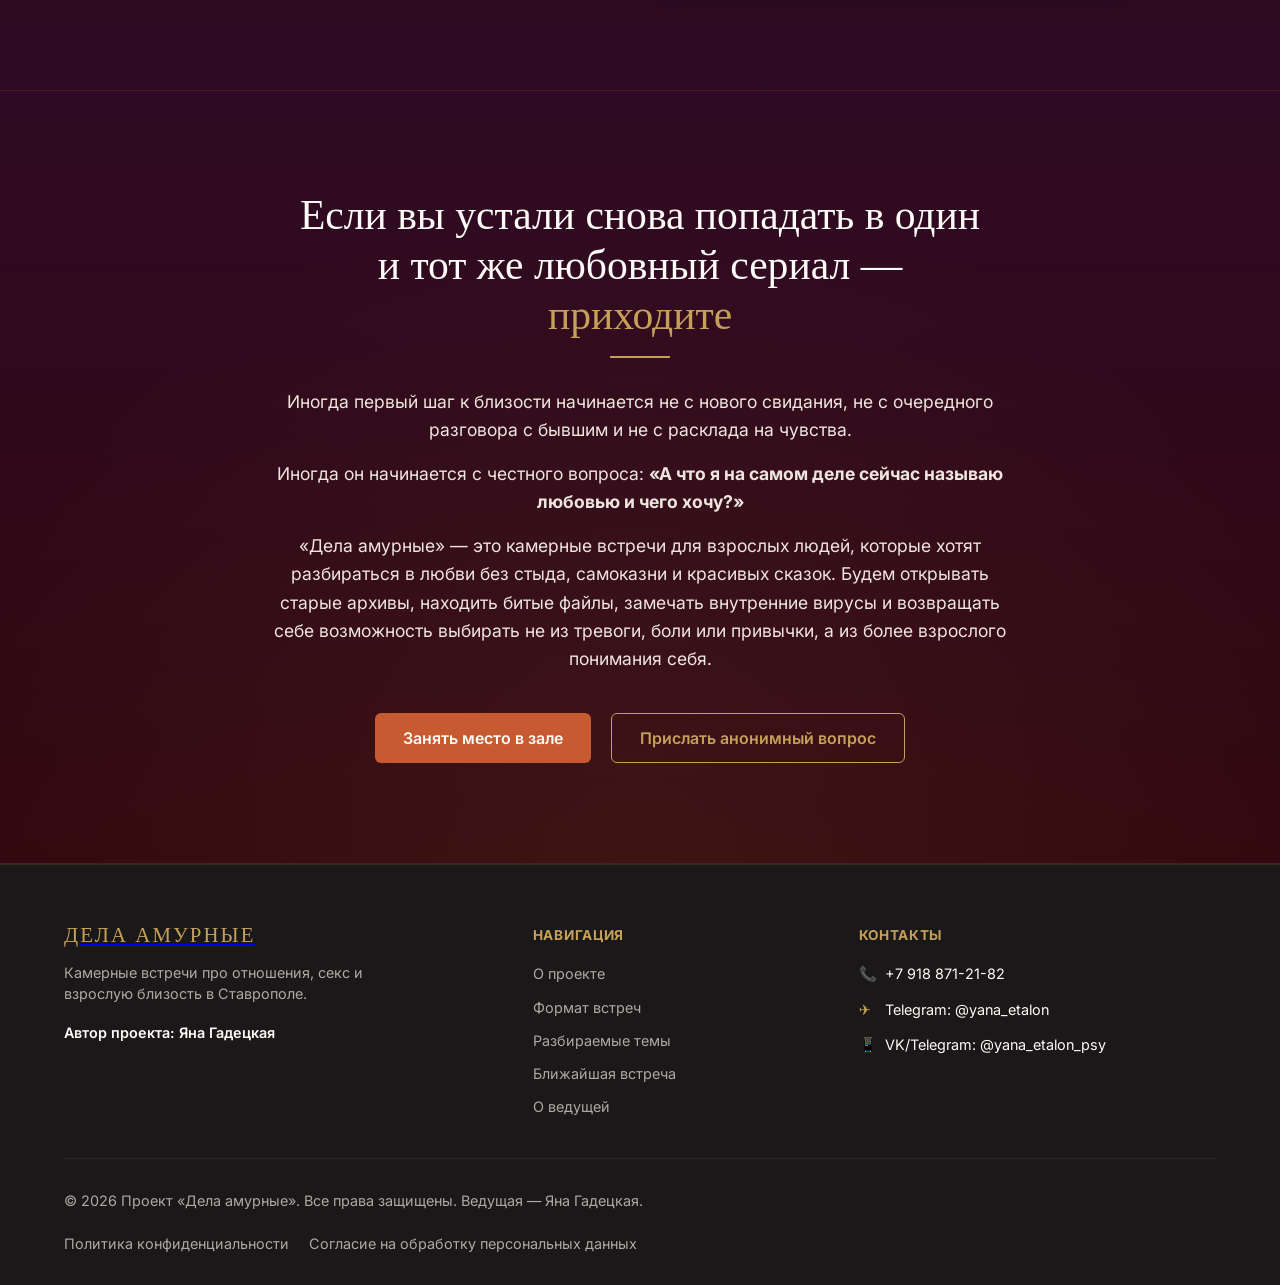
==== commit 2fa50f74: "remove text" ====
--- a/index.html
+++ b/index.html
@@ -32,7 +32,6 @@
         <div class="container header-container">
             <a href="#" class="logo">
                 <span class="logo-title">Дела амурные</span>
-                <span class="logo-subtitle">вечерний психологический проект</span>
             </a>
 
             <!-- Меню сайта (Якорные переходы) -->
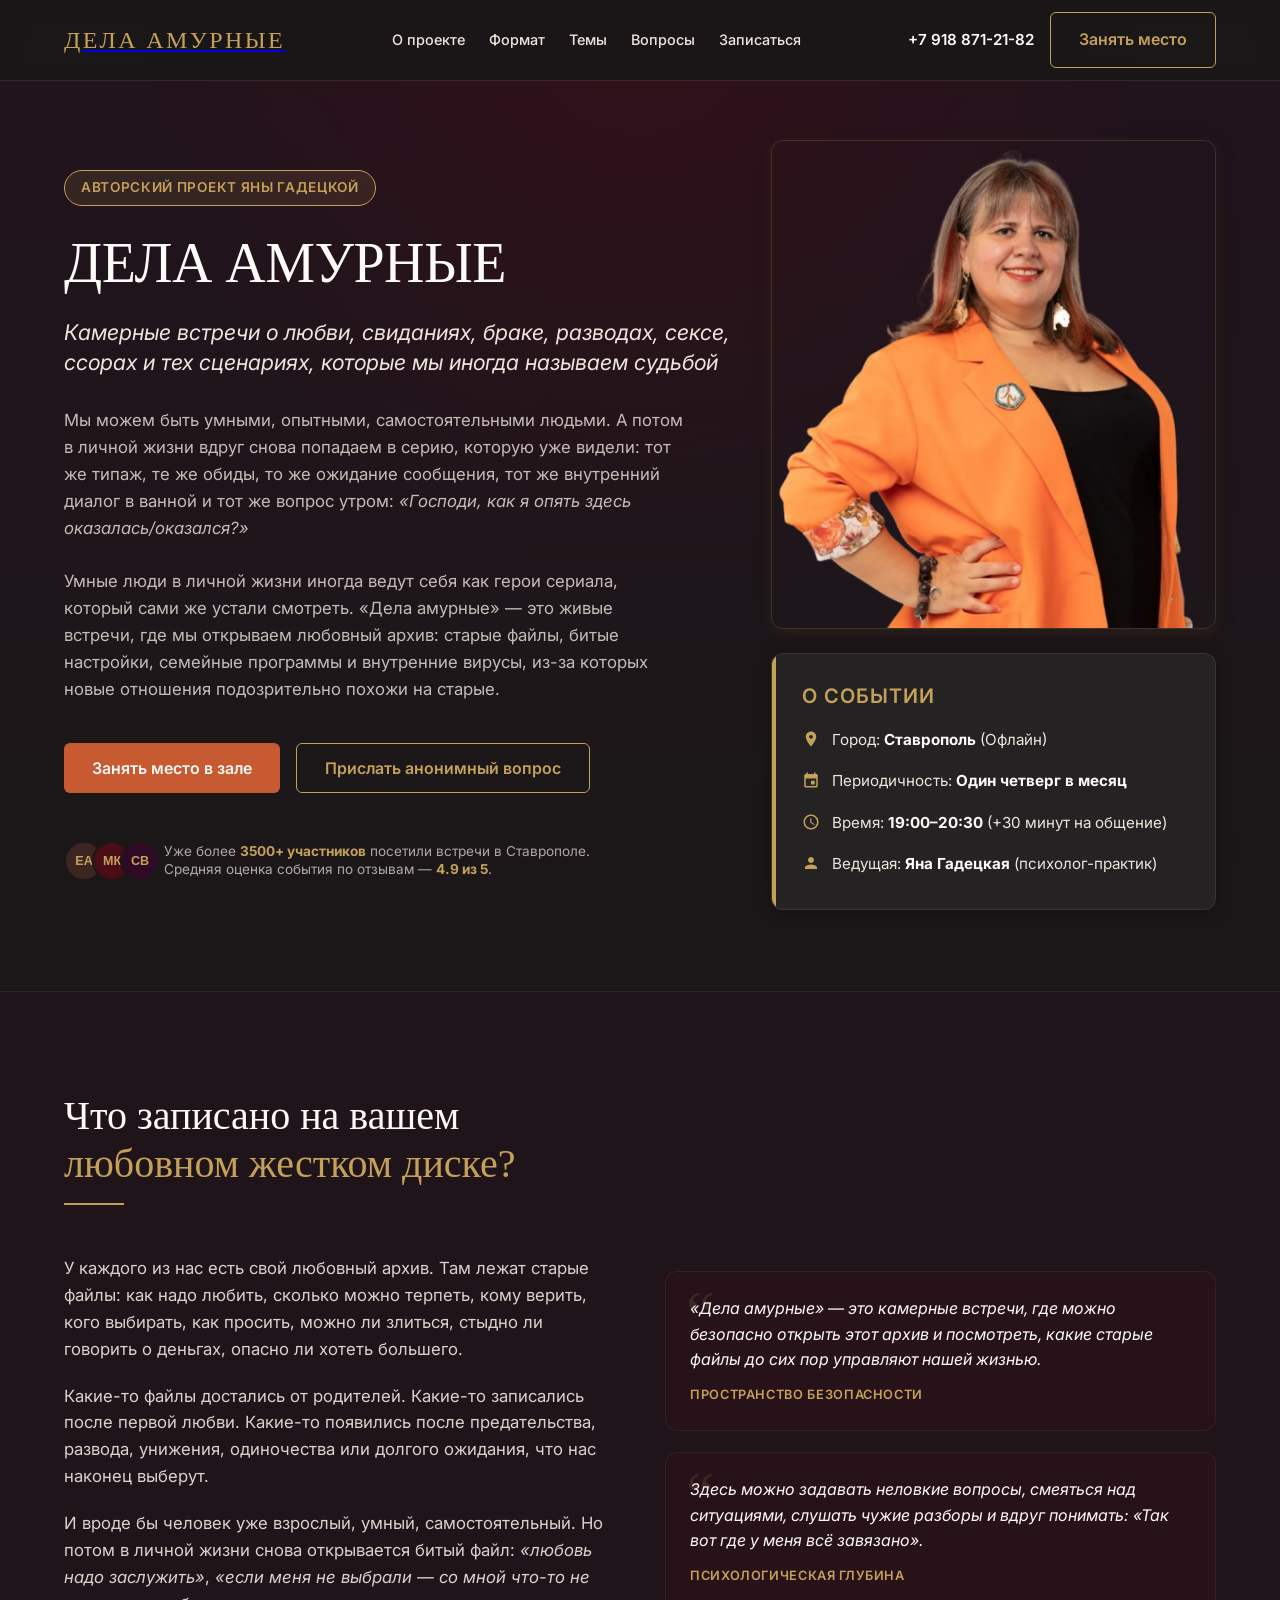
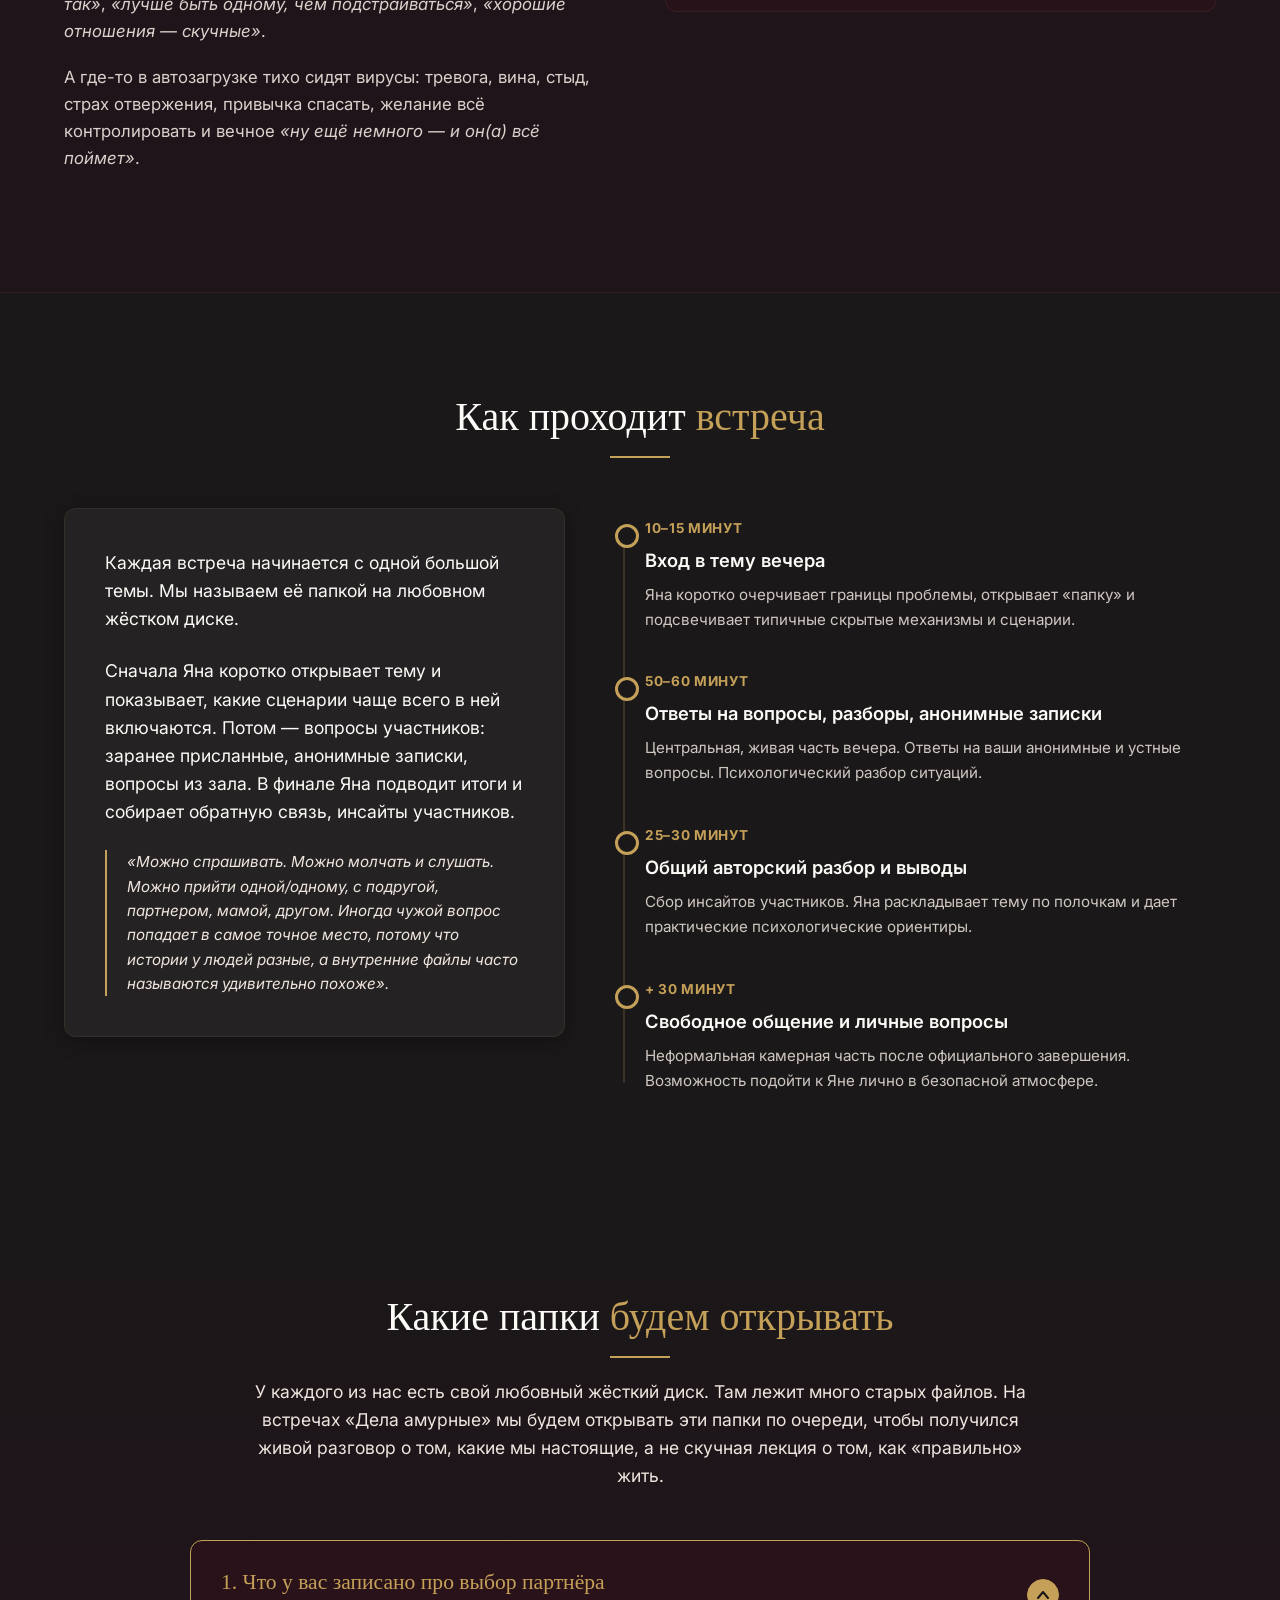
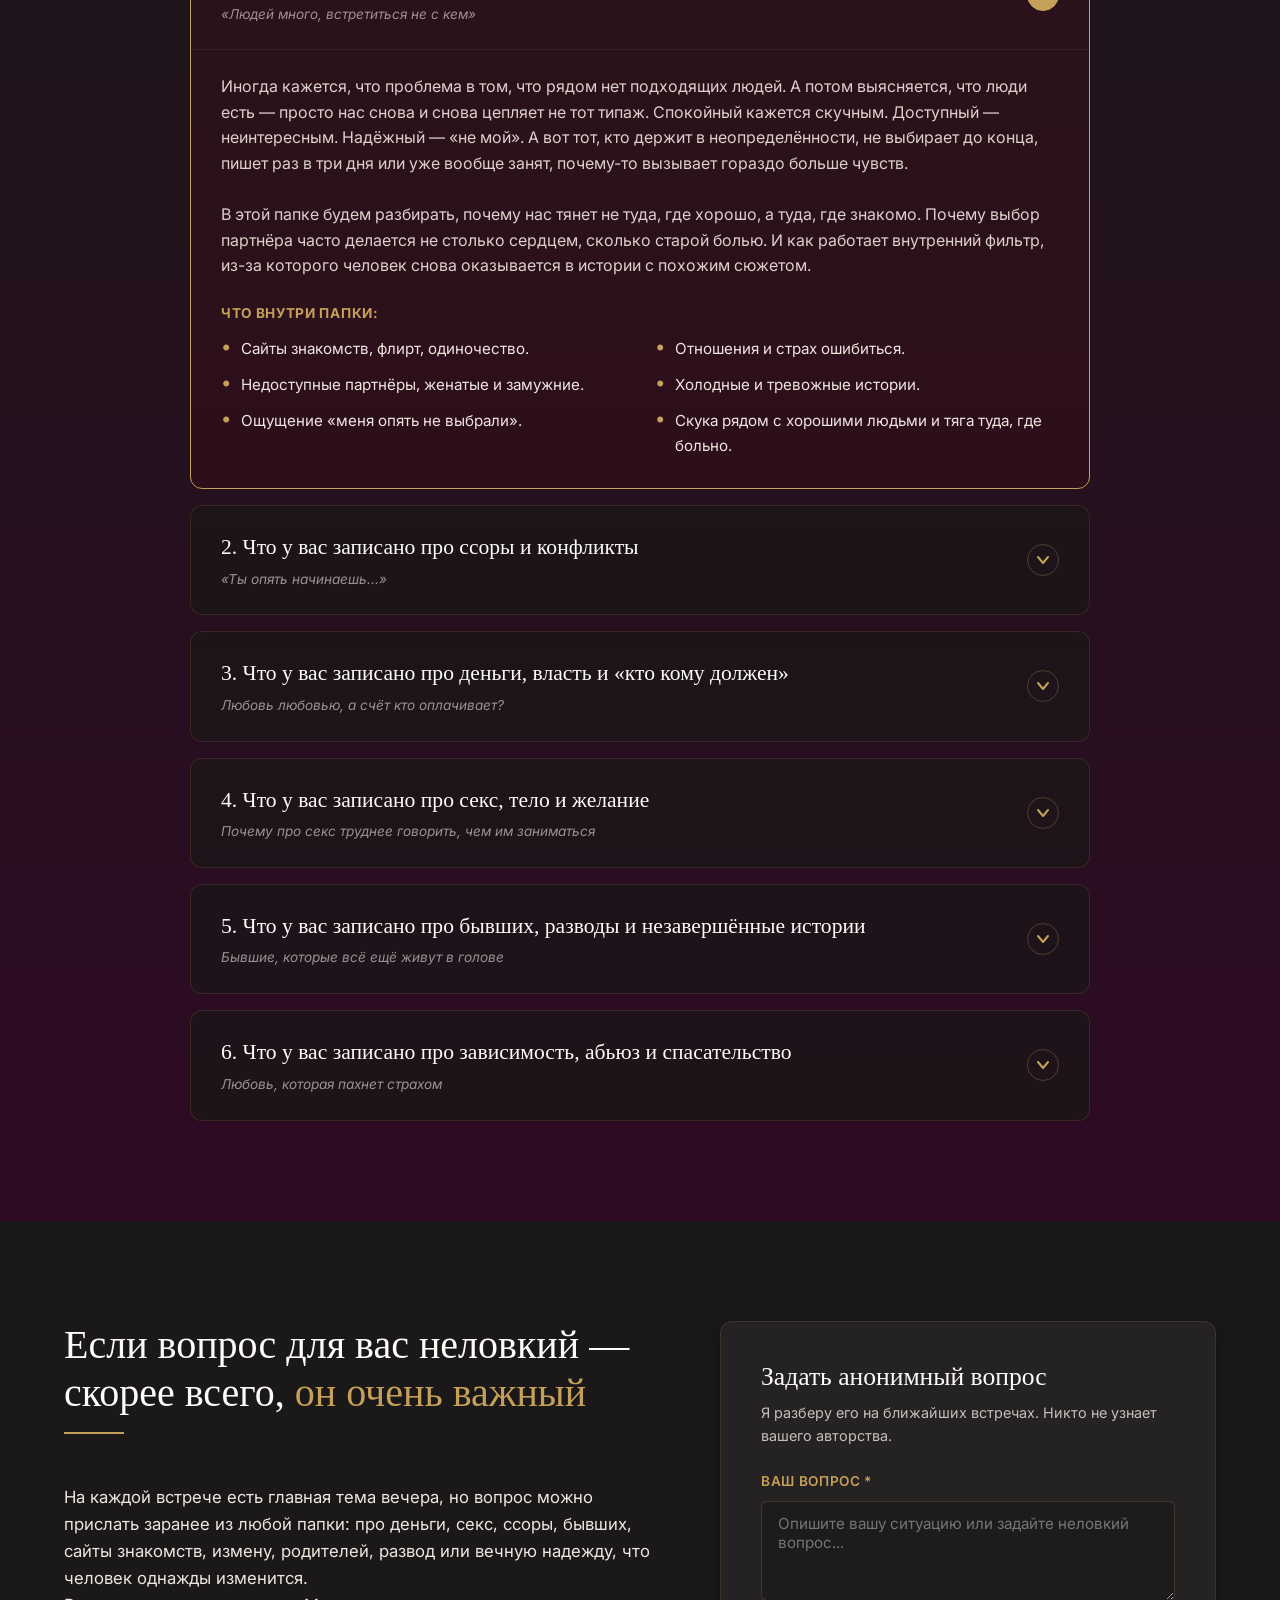
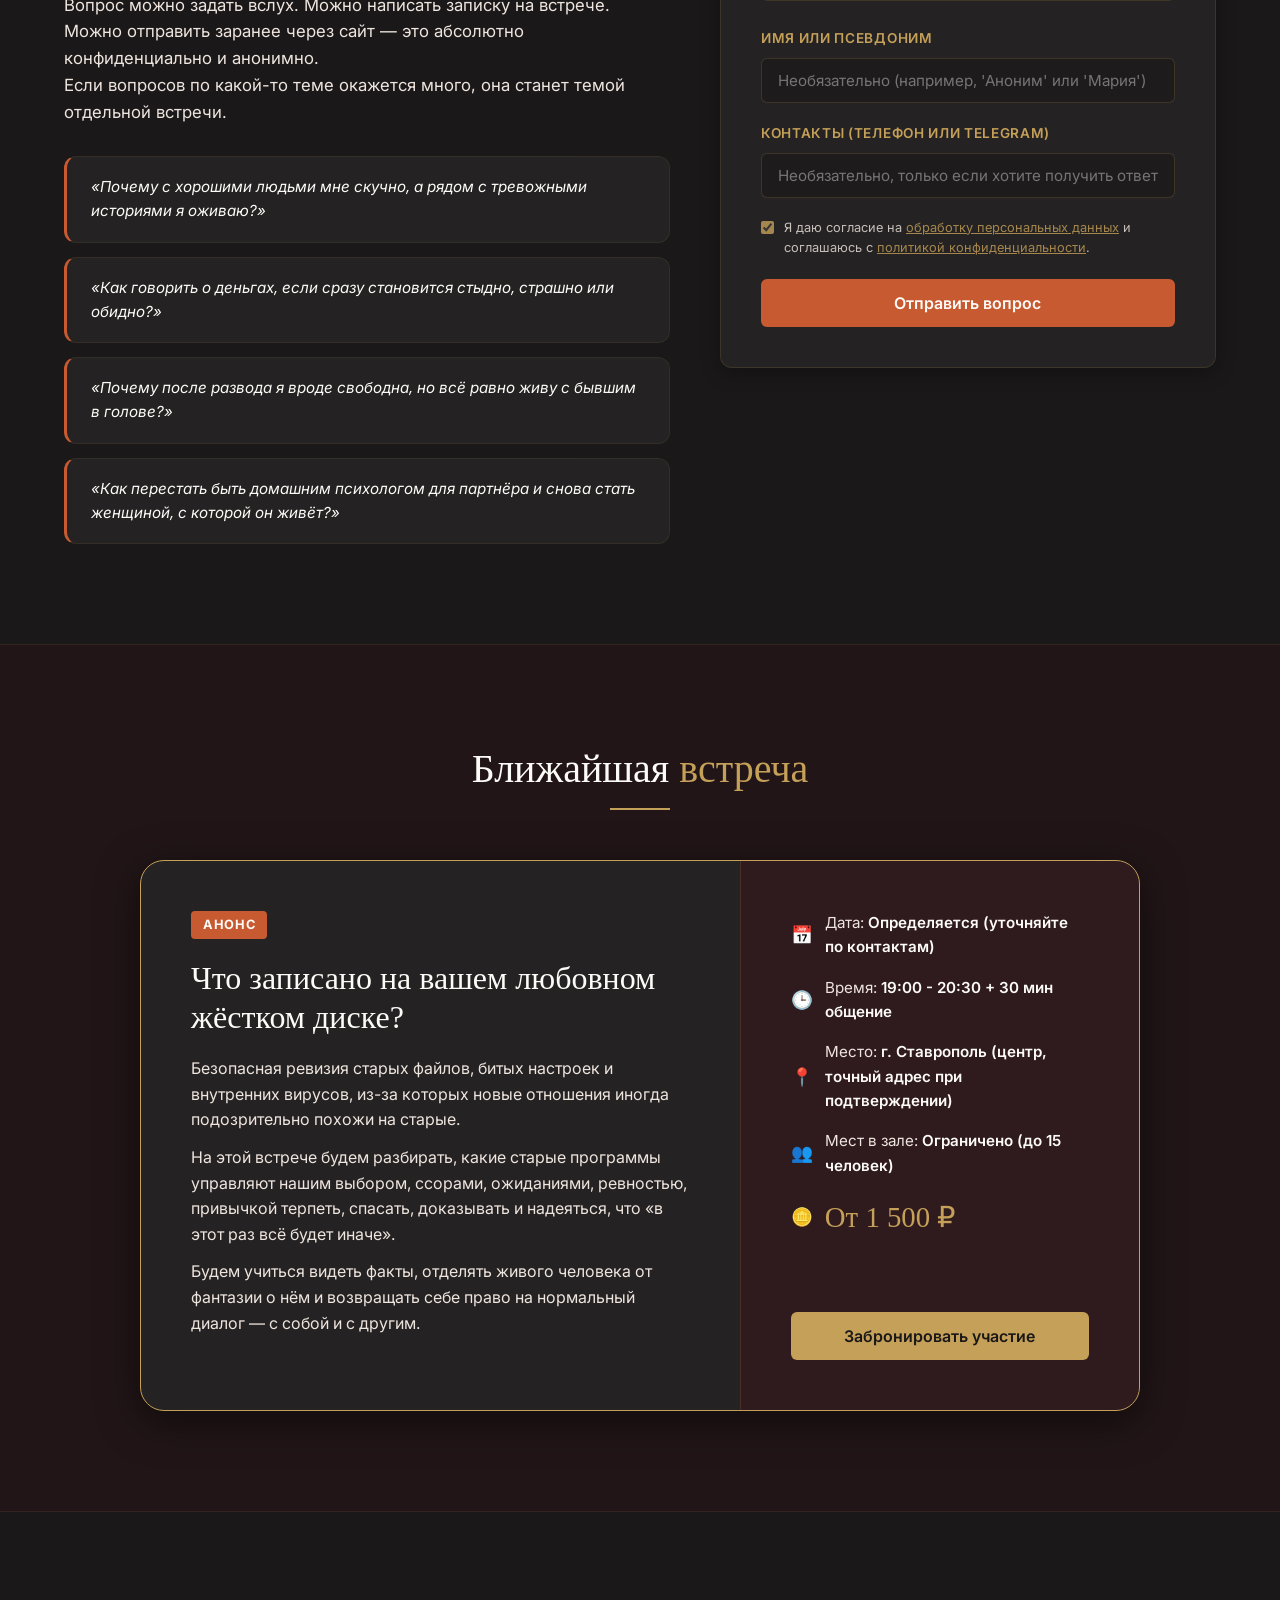
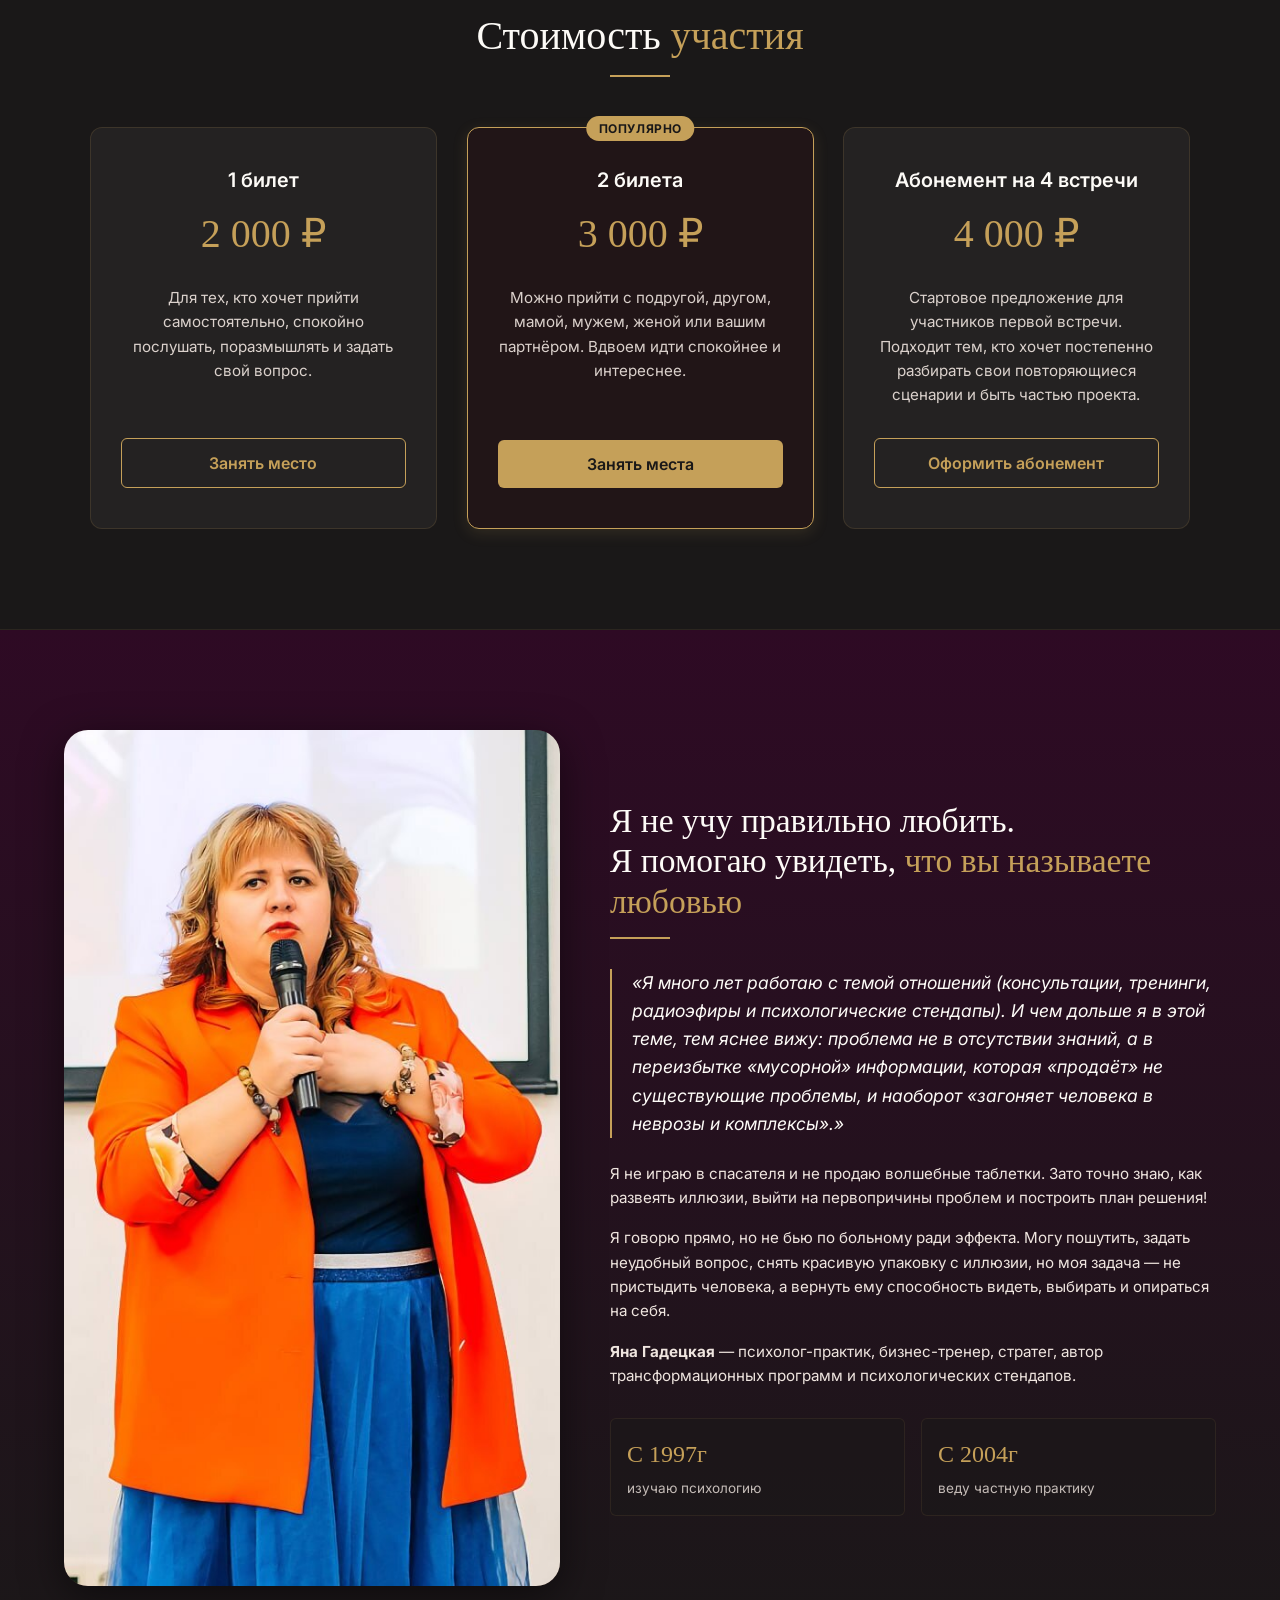
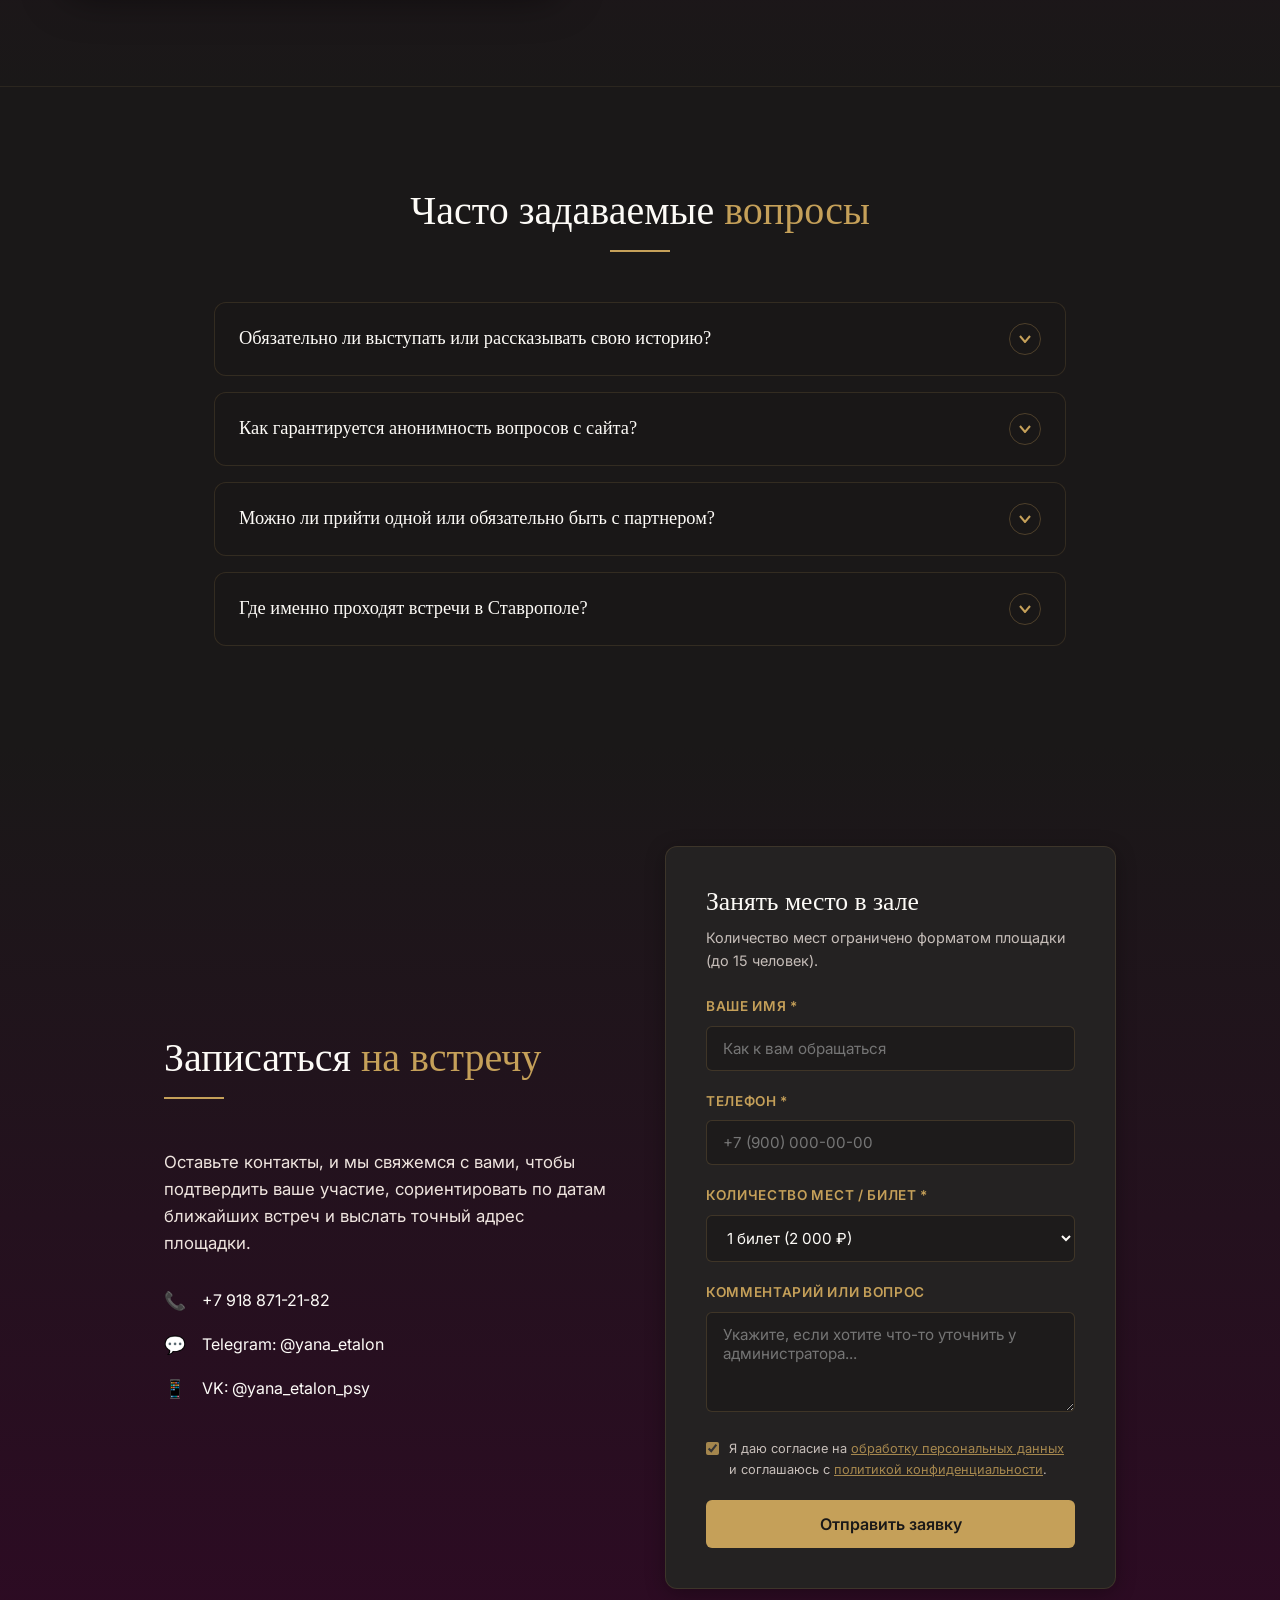
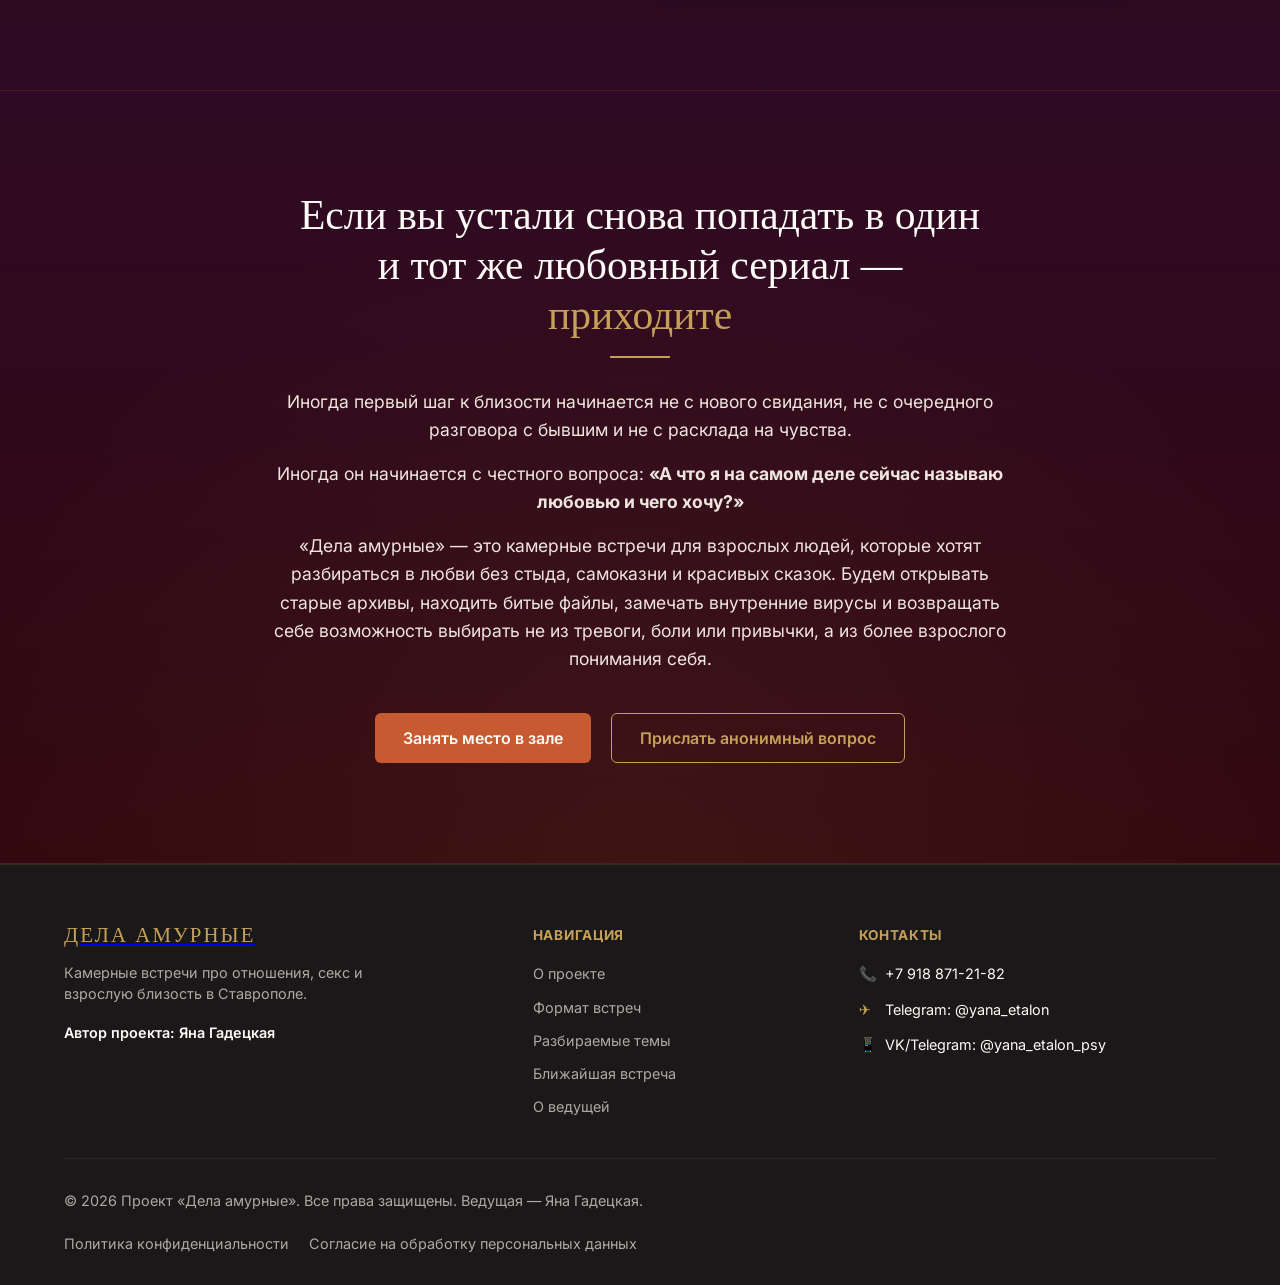
==== commit b5ce1100: "колво клиентов" ====
--- a/index.html
+++ b/index.html
@@ -93,7 +93,7 @@
                         <div class="sp-avatar" style="background-image: url('data:image/svg+xml;utf8,<svg xmlns=&quot;http://www.w3.org/2000/svg&quot; width=&quot;40&quot; height=&quot;40&quot; viewBox=&quot;0 0 40 40&quot;><rect width=&quot;40&quot; height=&quot;40&quot; fill=&quot;%232E0A24&quot;/><text x=&quot;20&quot; y=&quot;24&quot; font-size=&quot;14&quot; fill=&quot;%23C5A059&quot; font-family=&quot;sans-serif&quot; text-anchor=&quot;middle&quot; font-weight=&quot;bold&quot;>СВ</text></svg>')"></div>
                     </div>
                     <div class="social-proof-text">
-                        Уже более <strong>150+ участников</strong> посетили встречи в Ставрополе.<br>
+                        Уже более <strong>3500+ участников</strong> посетили встречи в Ставрополе.<br>
                         Средняя оценка события по отзывам — <strong>4.9 из 5</strong>.
                     </div>
                 </div>
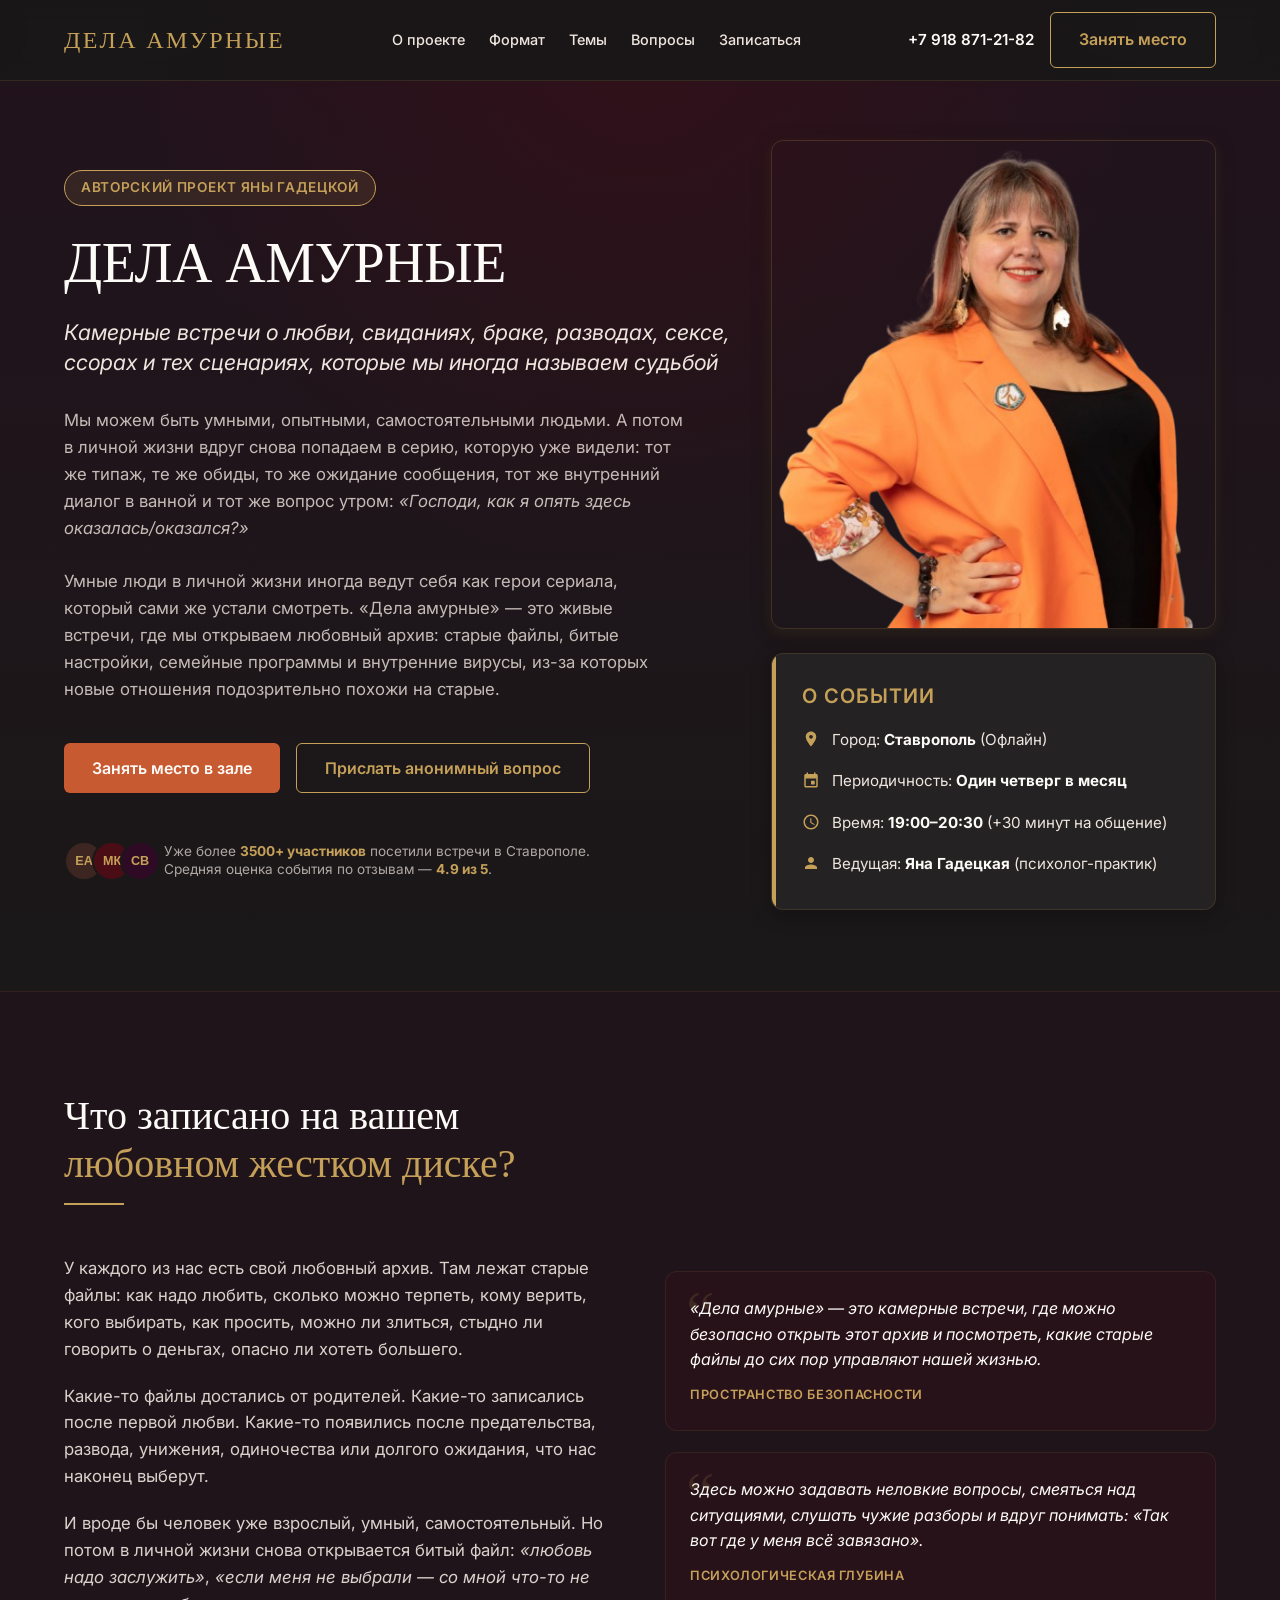
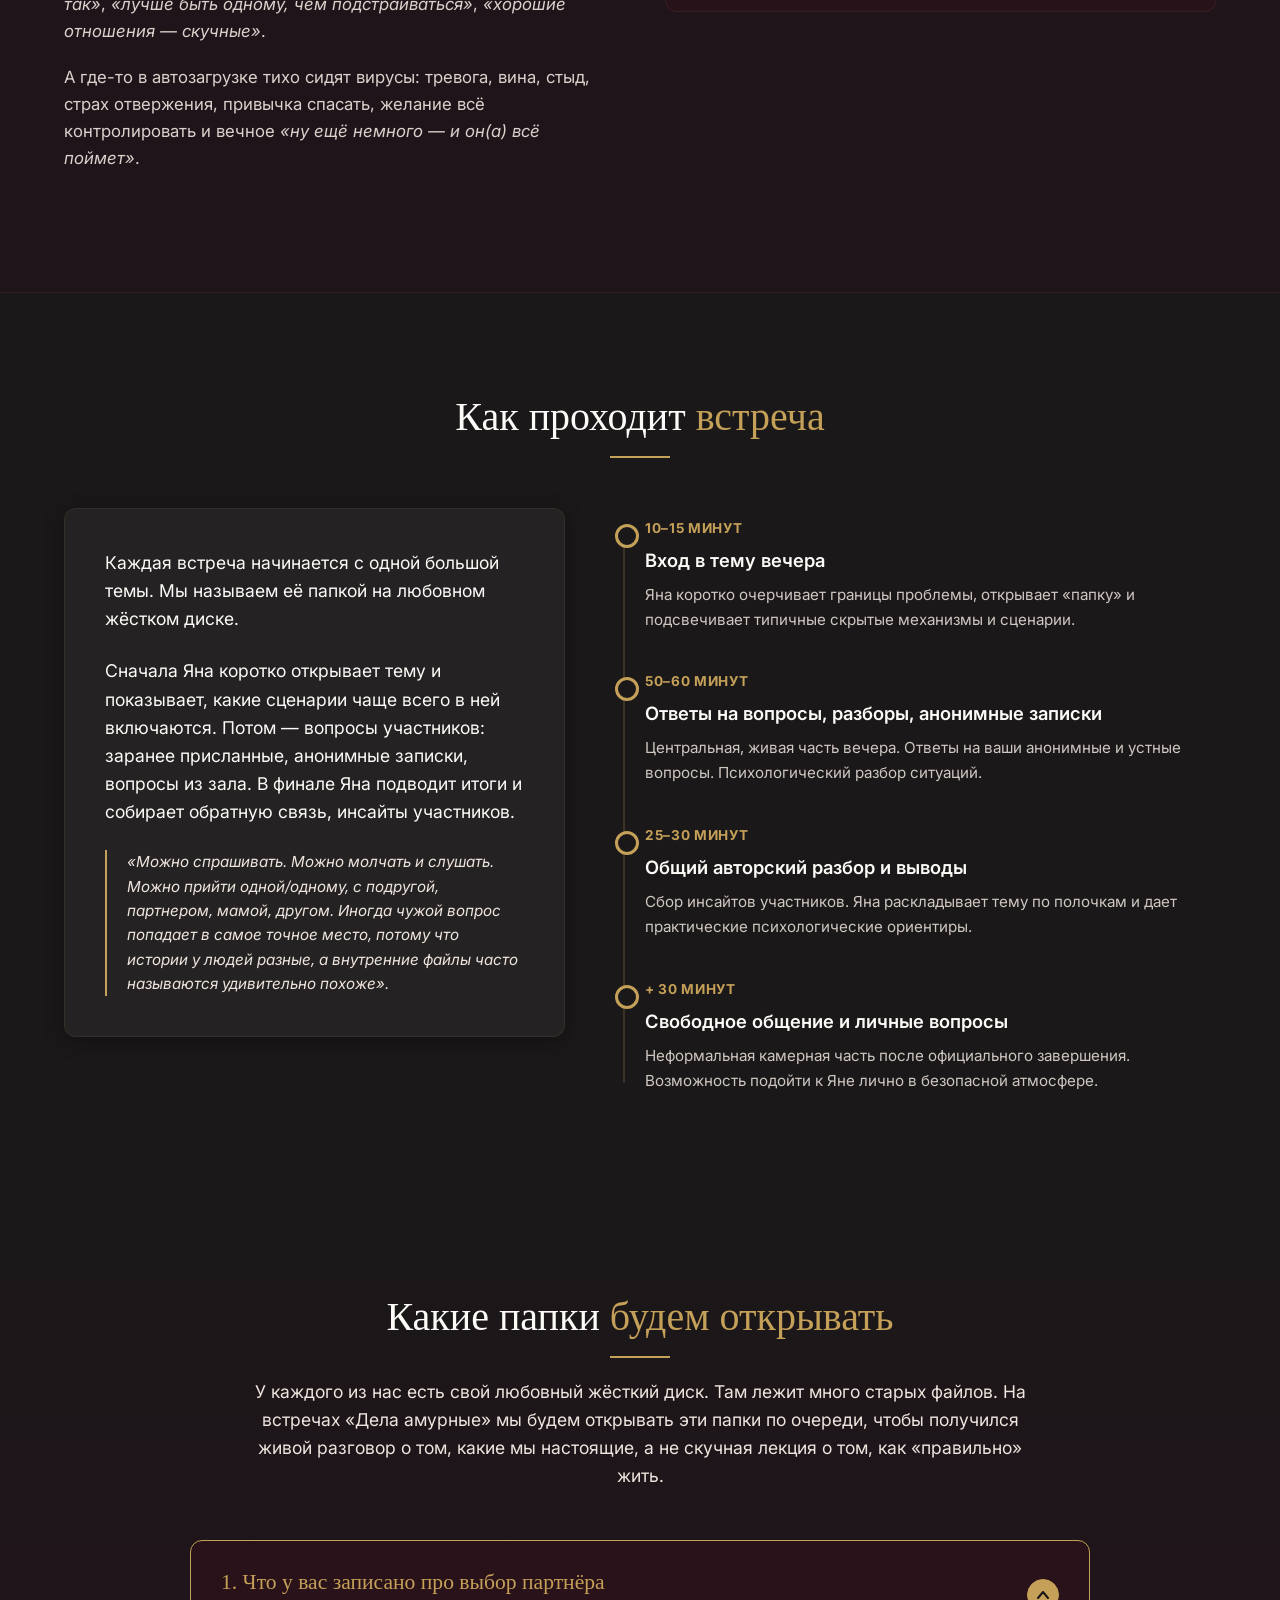
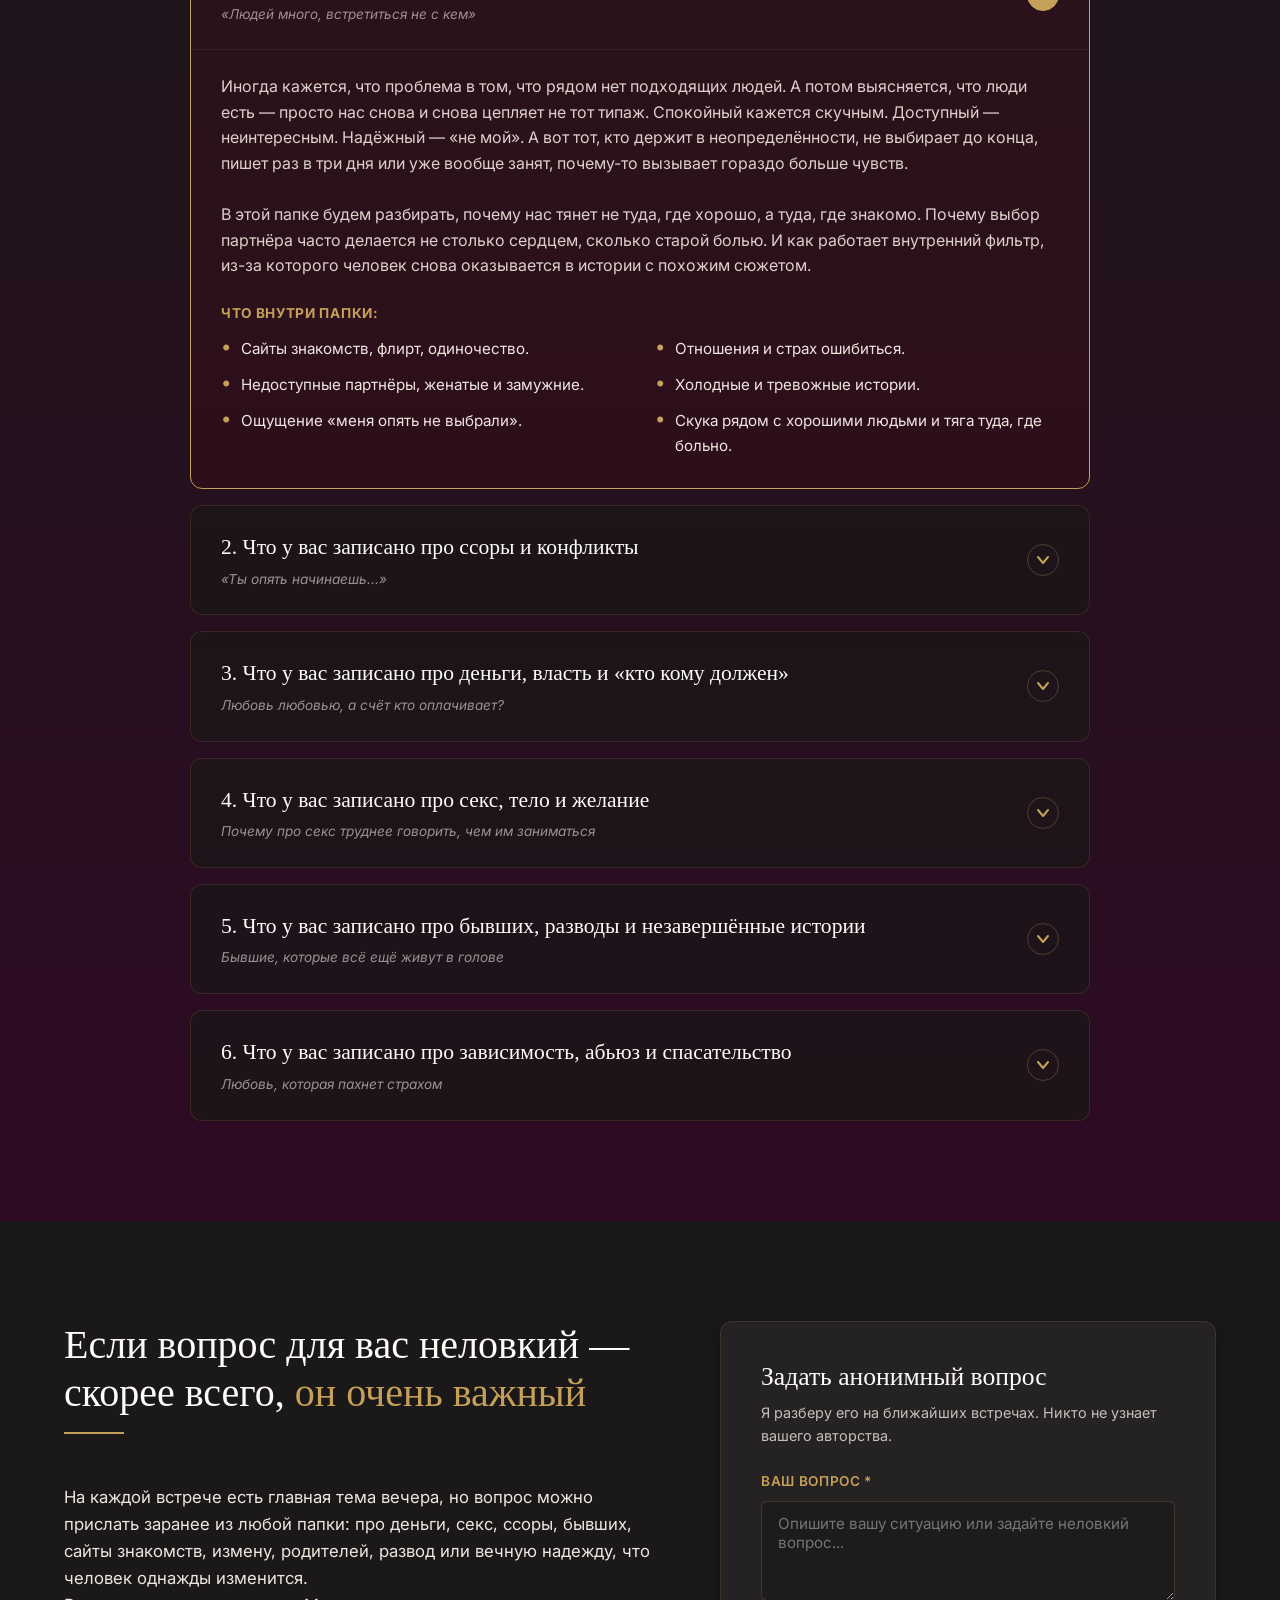
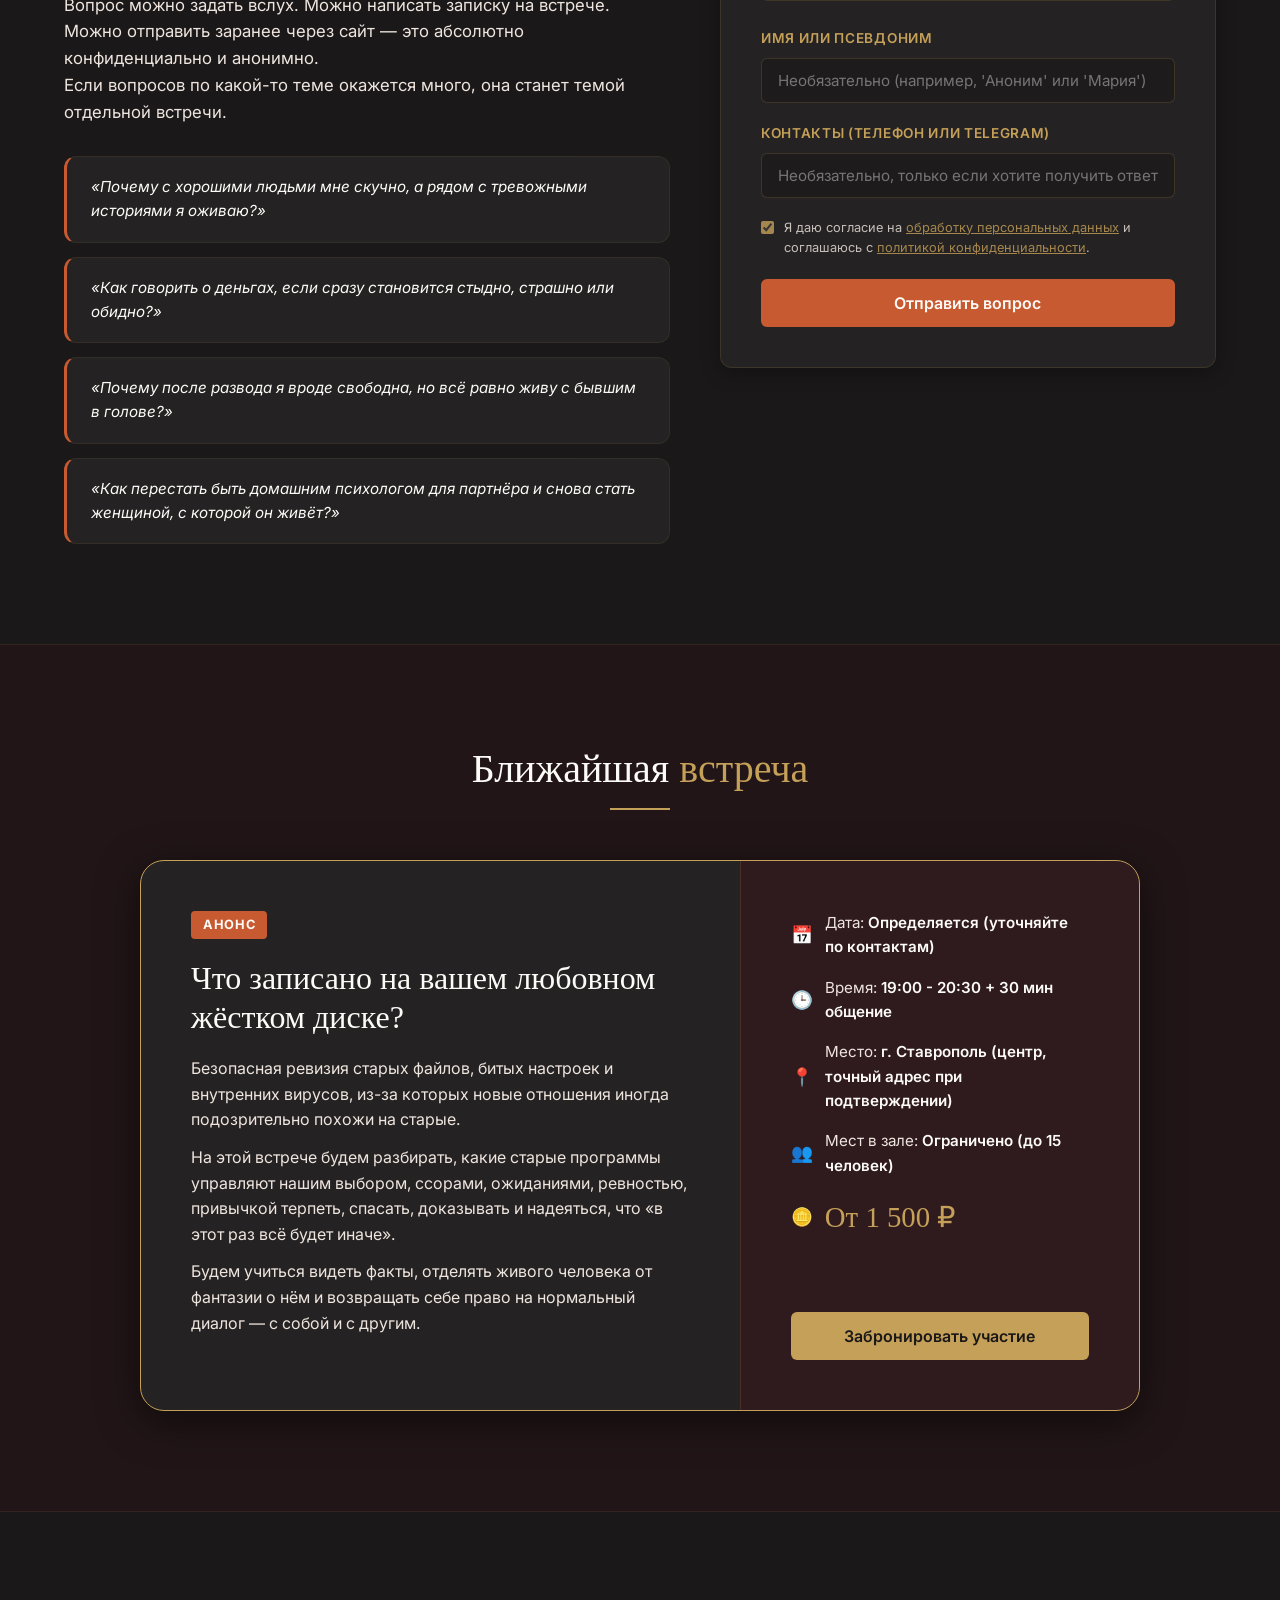
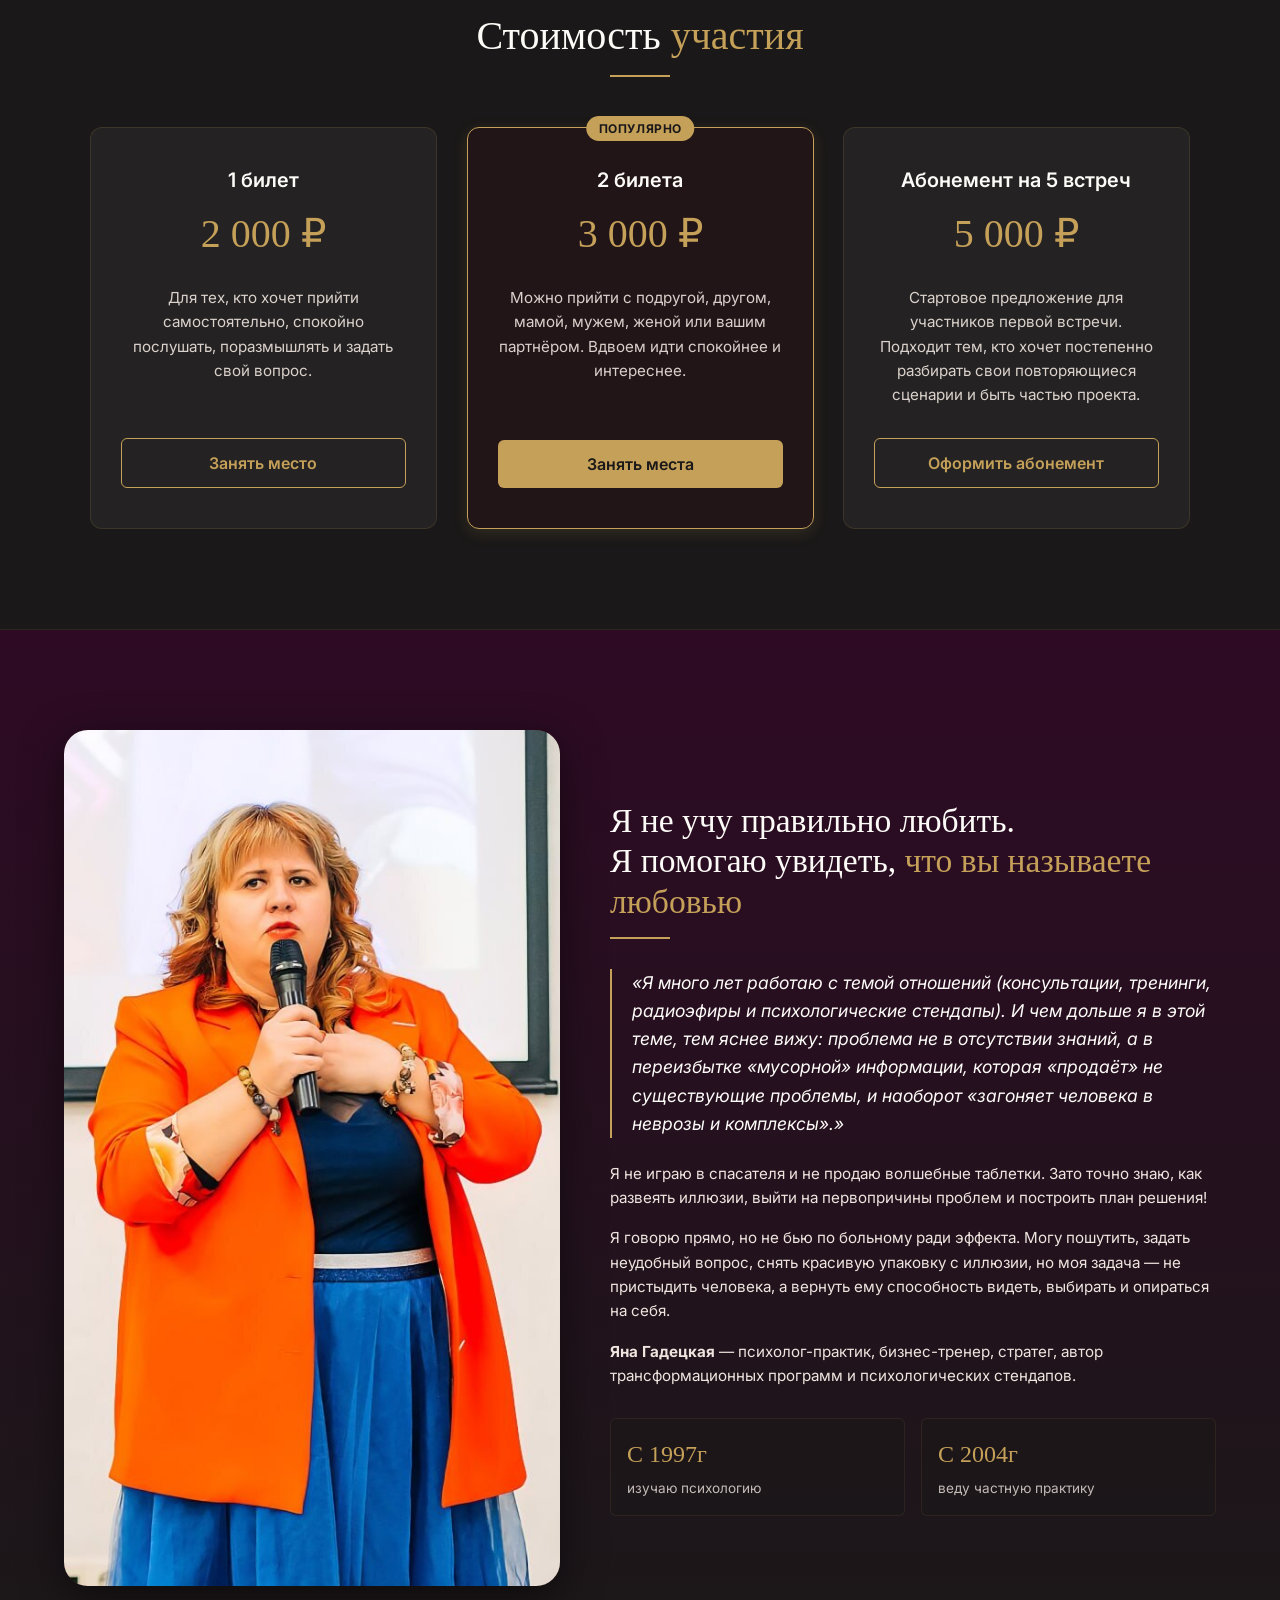
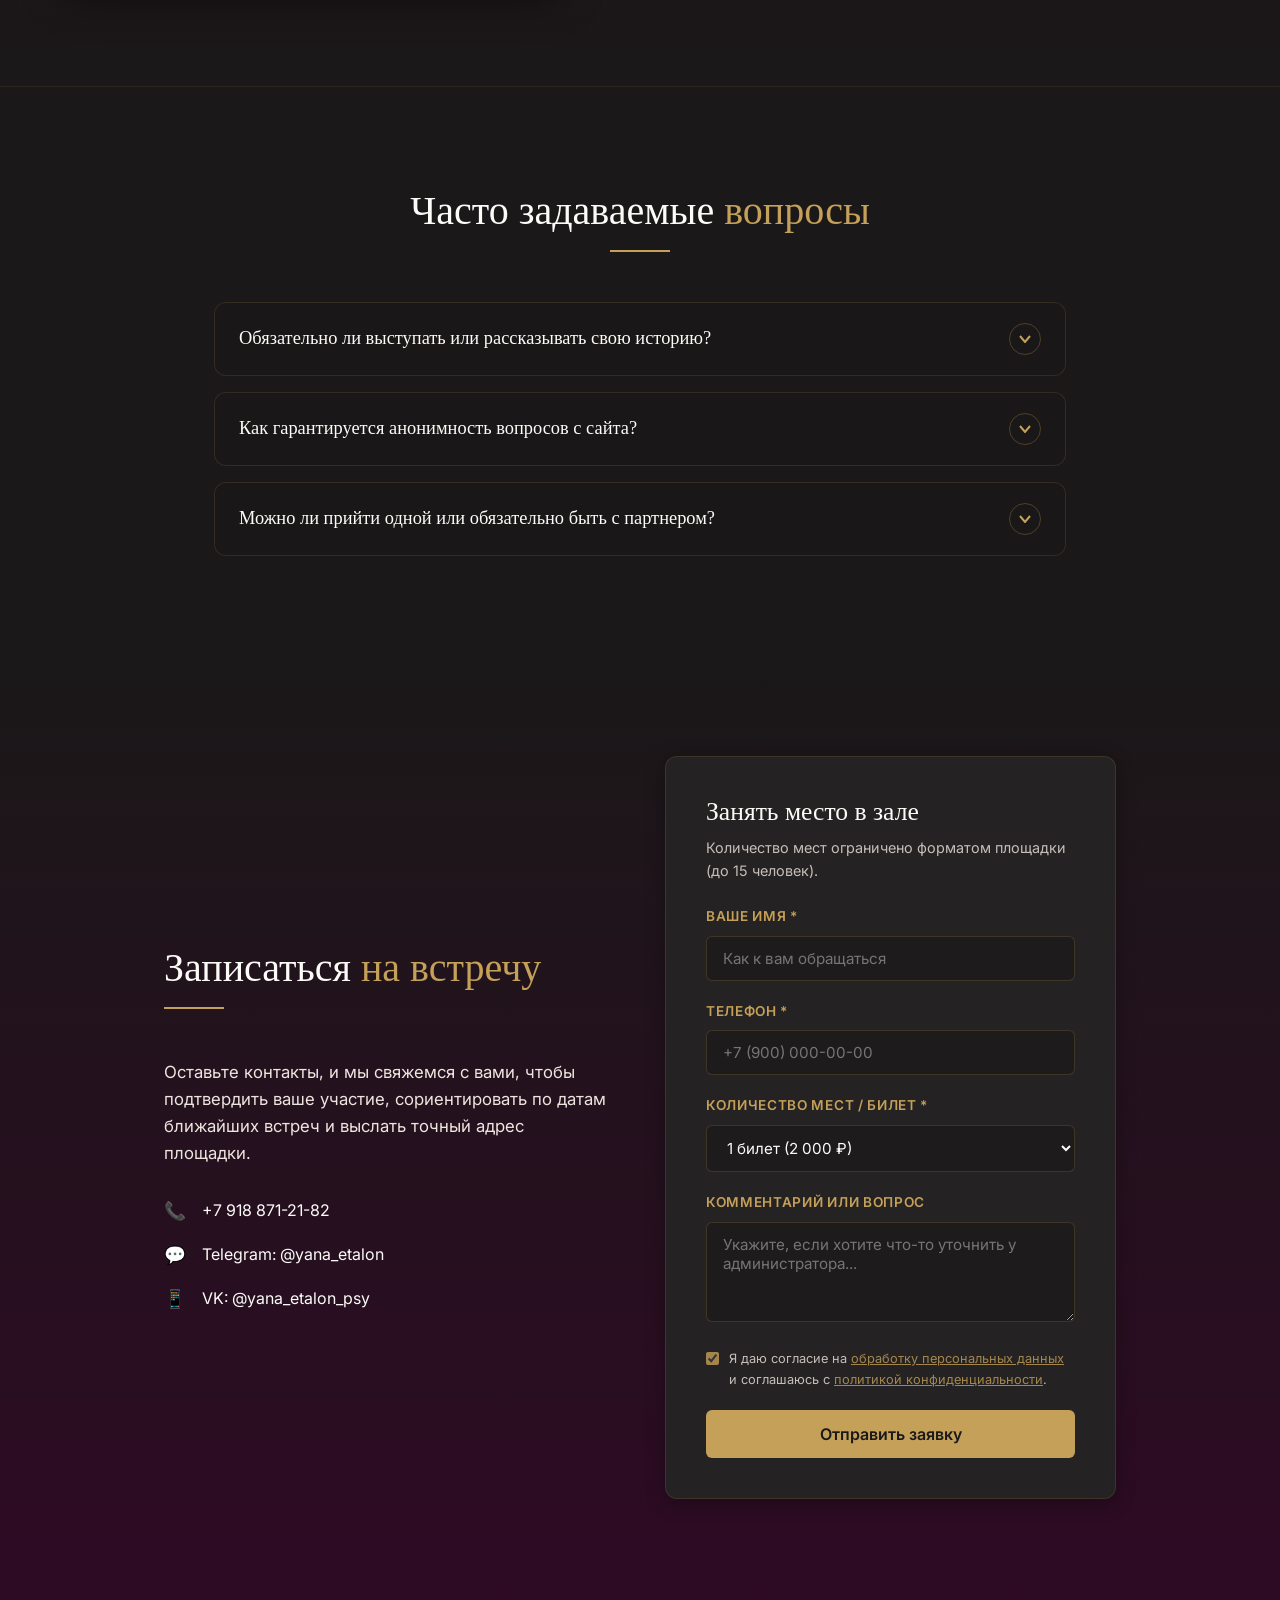
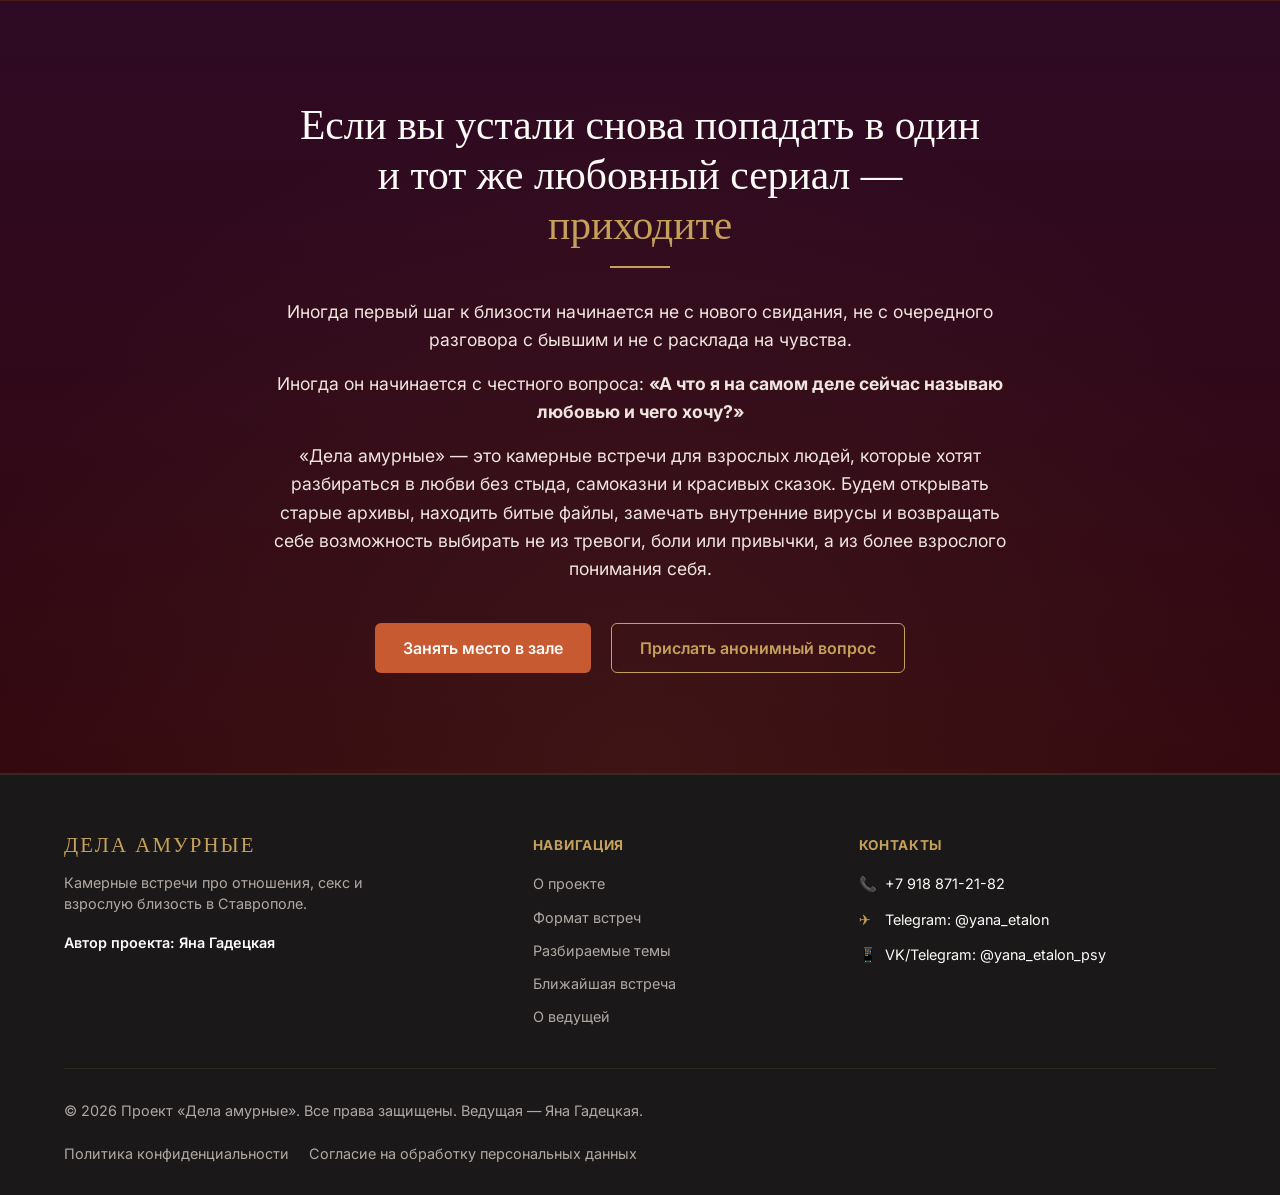
==== commit ed546ac2: "цена" ====
--- a/index.html
+++ b/index.html
@@ -533,10 +533,10 @@
 
                 <!-- Тариф 3 -->
                 <div class="price-card reveal reveal-up delay-200">
-                    <h3 class="price-card-title">Абонемент на 4 встречи</h3>
-                    <div class="price-card-val">4 000 ₽</div>
+                    <h3 class="price-card-title">Абонемент на 5 встреч</h3>
+                    <div class="price-card-val">5 000 ₽</div>
                     <p class="price-card-descr">Стартовое предложение для участников первой встречи. Подходит тем, кто хочет постепенно разбирать свои повторяющиеся сценарии и быть частью проекта.</p>
-                    <button class="btn btn-outline" data-scroll-to="booking" data-ticket-type="4">Оформить абонемент</button>
+                    <button class="btn btn-outline" data-scroll-to="booking" data-ticket-type="5">Оформить абонемент</button>
                 </div>
 
             </div>
@@ -618,18 +618,6 @@
                     </div>
                 </div>
 
-                <div class="folder-accordion">
-                    <div class="accordion-header" style="padding: 20px 24px;">
-                        <span class="accordion-title" style="font-size: 1.15rem;">Где именно проходят встречи в Ставрополе?</span>
-                        <div class="accordion-icon"><svg width="12" height="8" fill="none" stroke="currentColor" stroke-width="2"><path d="m1 1 5 6 5-6"/></svg></div>
-                    </div>
-                    <div class="accordion-content">
-                        <div class="accordion-content-inner" style="padding: 20px 24px; font-size: 0.95rem;">
-                            Мы выбираем уютные, закрытые камерные залы в центре Ставрополя с приглушенным освещением и хорошей акустикой. Точный адрес площадки мы высылаем лично каждому зарегистрированному участнику после подтверждения бронирования.
-                        </div>
-                    </div>
-                </div>
-
             </div>
         </div>
     </section>
@@ -678,7 +666,7 @@
                             <select id="bookingSeats" class="form-select" required>
                                 <option value="1">1 билет (2 000 ₽)</option>
                                 <option value="2">2 билета (3 000 ₽)</option>
-                                <option value="абонемент">Абонемент на 4 встречи (4 000 ₽)</option>
+                                <option value="абонемент">Абонемент на 5 встреч (5 000 ₽)</option>
                             </select>
                         </div>
 
--- a/styles.css
+++ b/styles.css
@@ -185,6 +185,7 @@
 .logo {
     display: flex;
     flex-direction: column;
+    text-decoration: none;
 }
 
 .logo-title {
